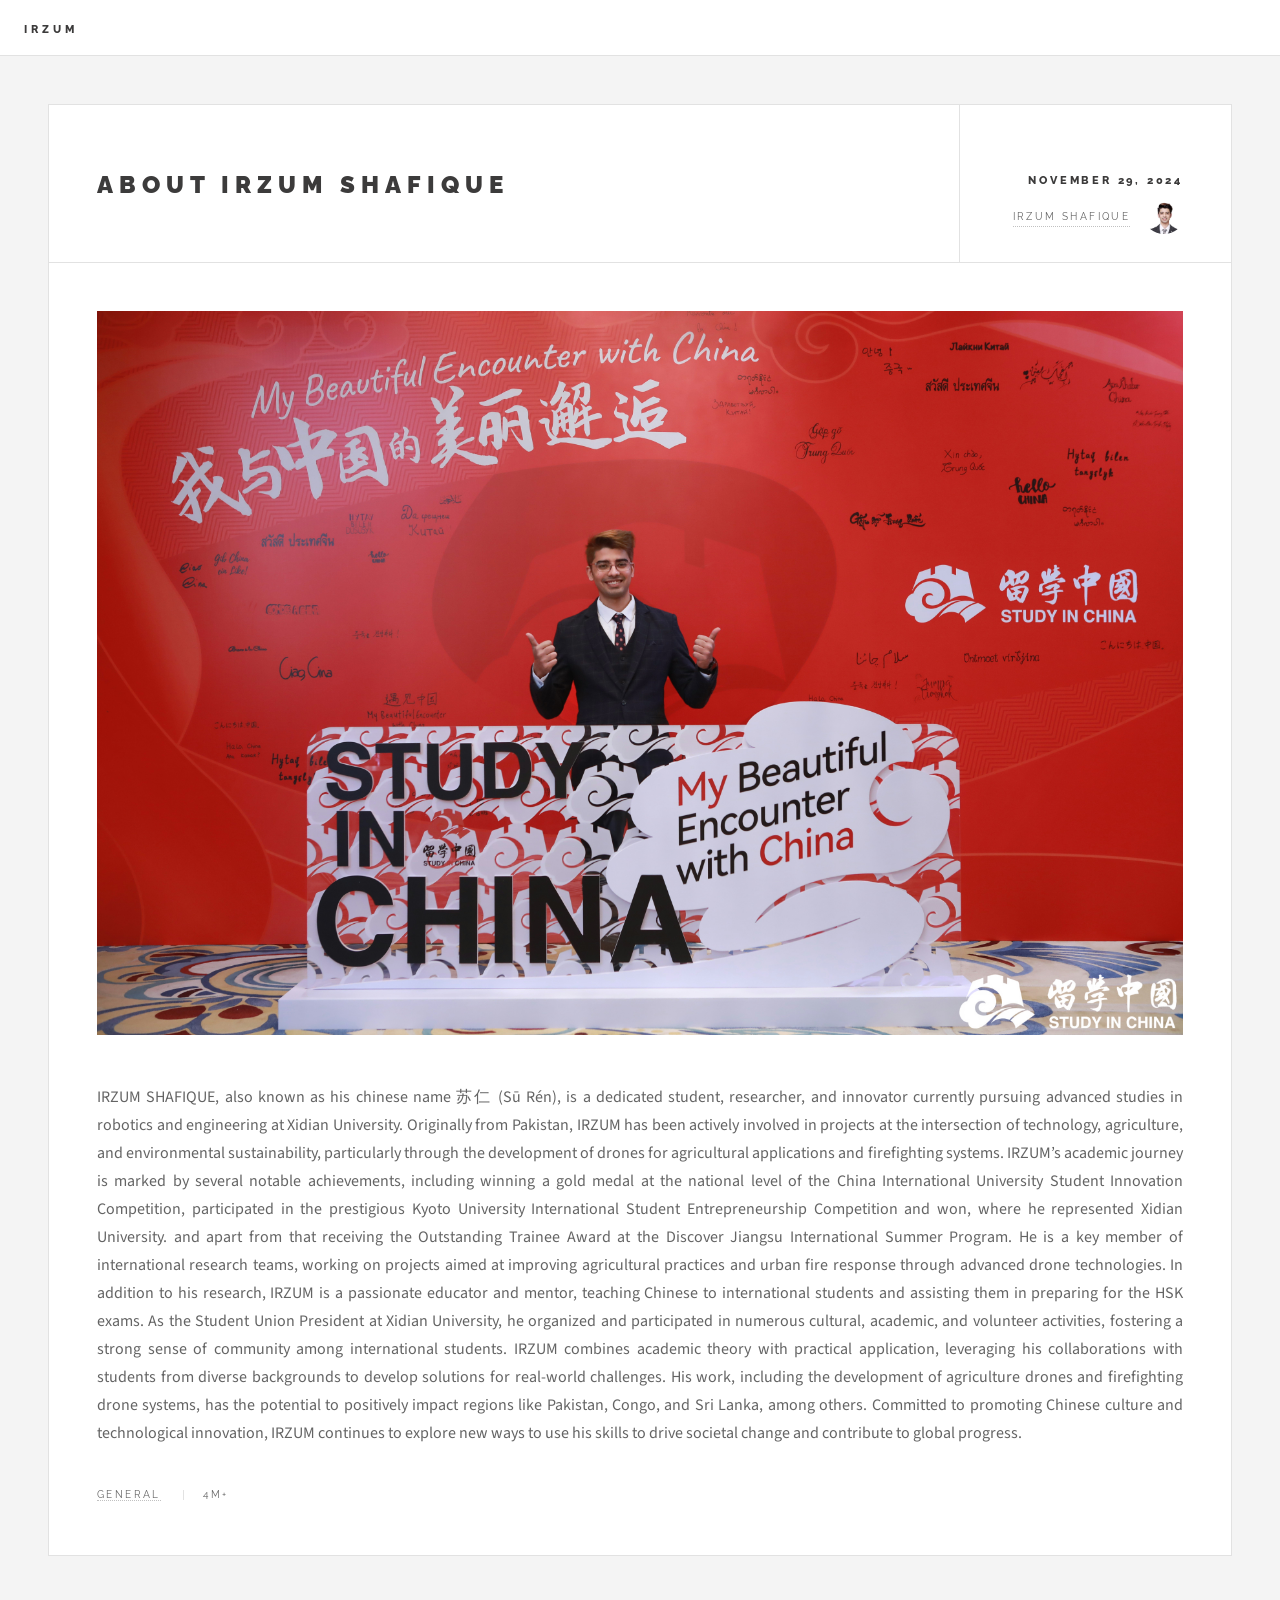
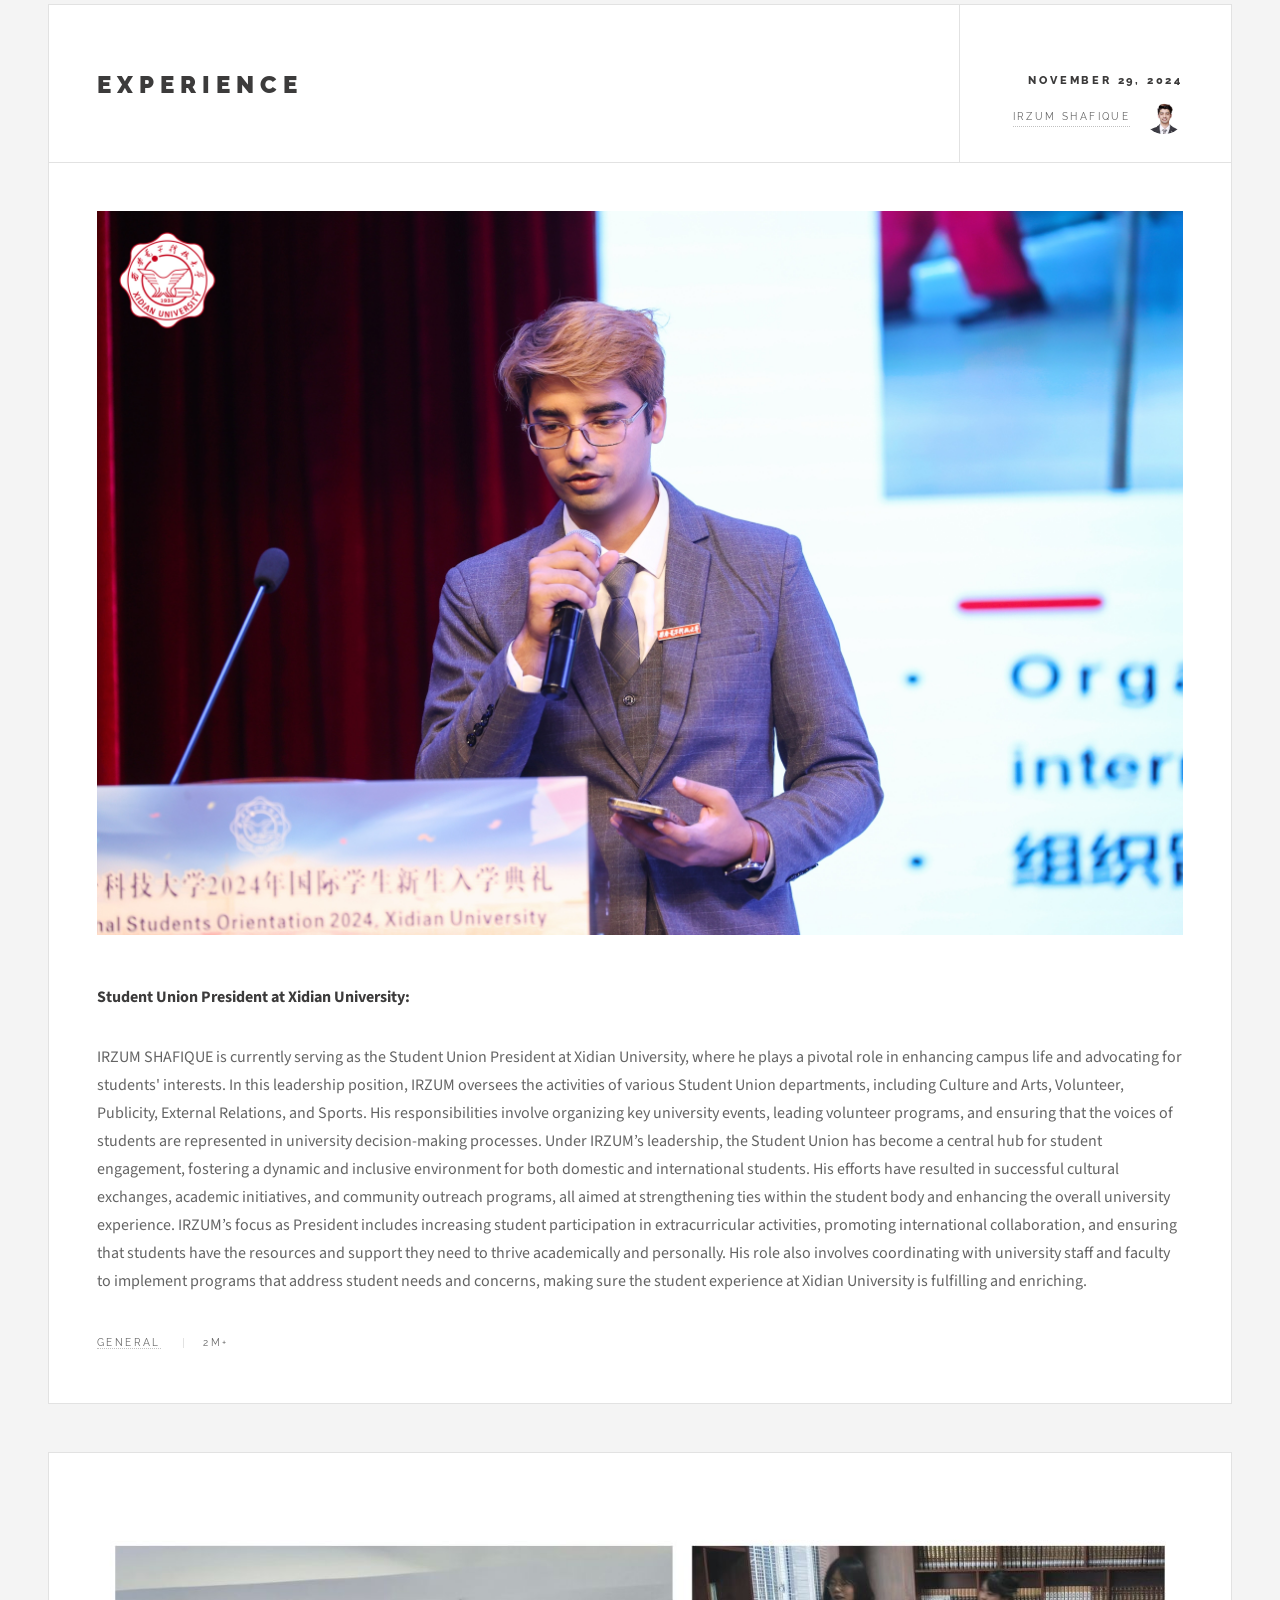
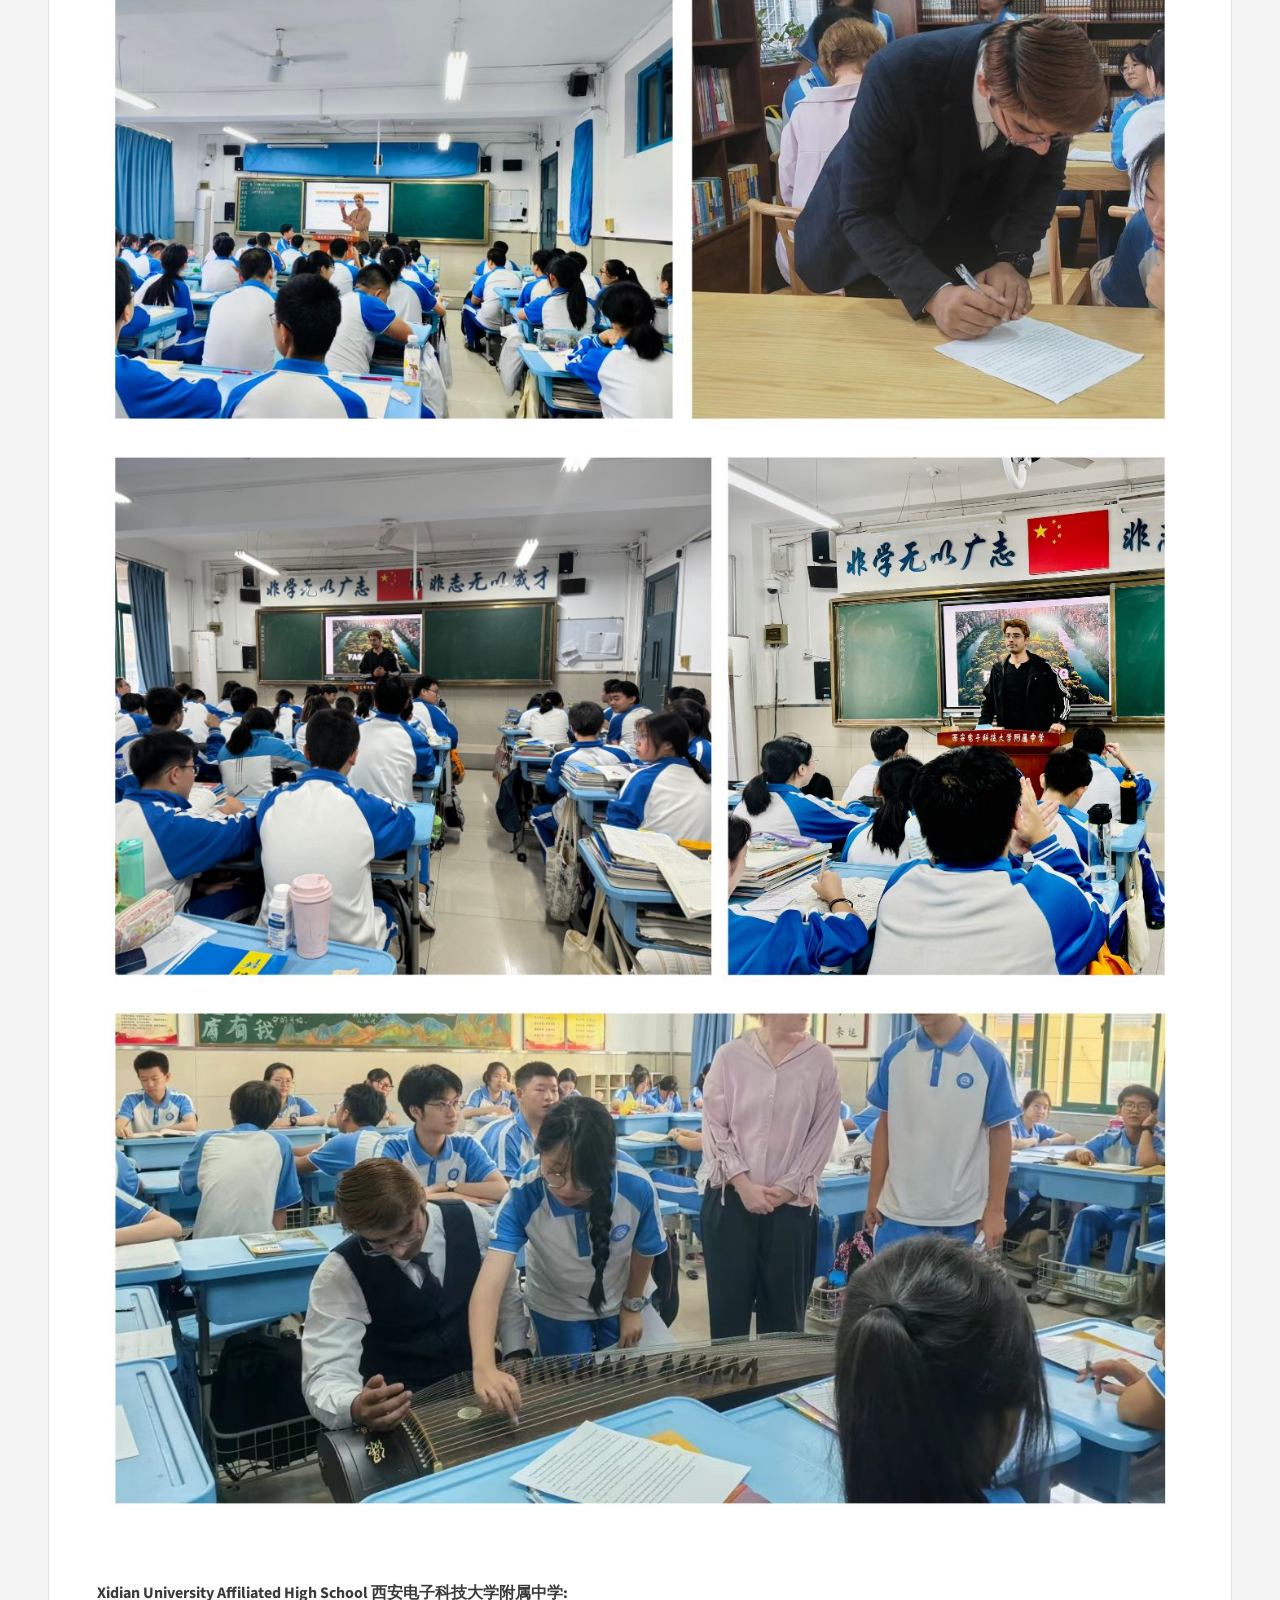
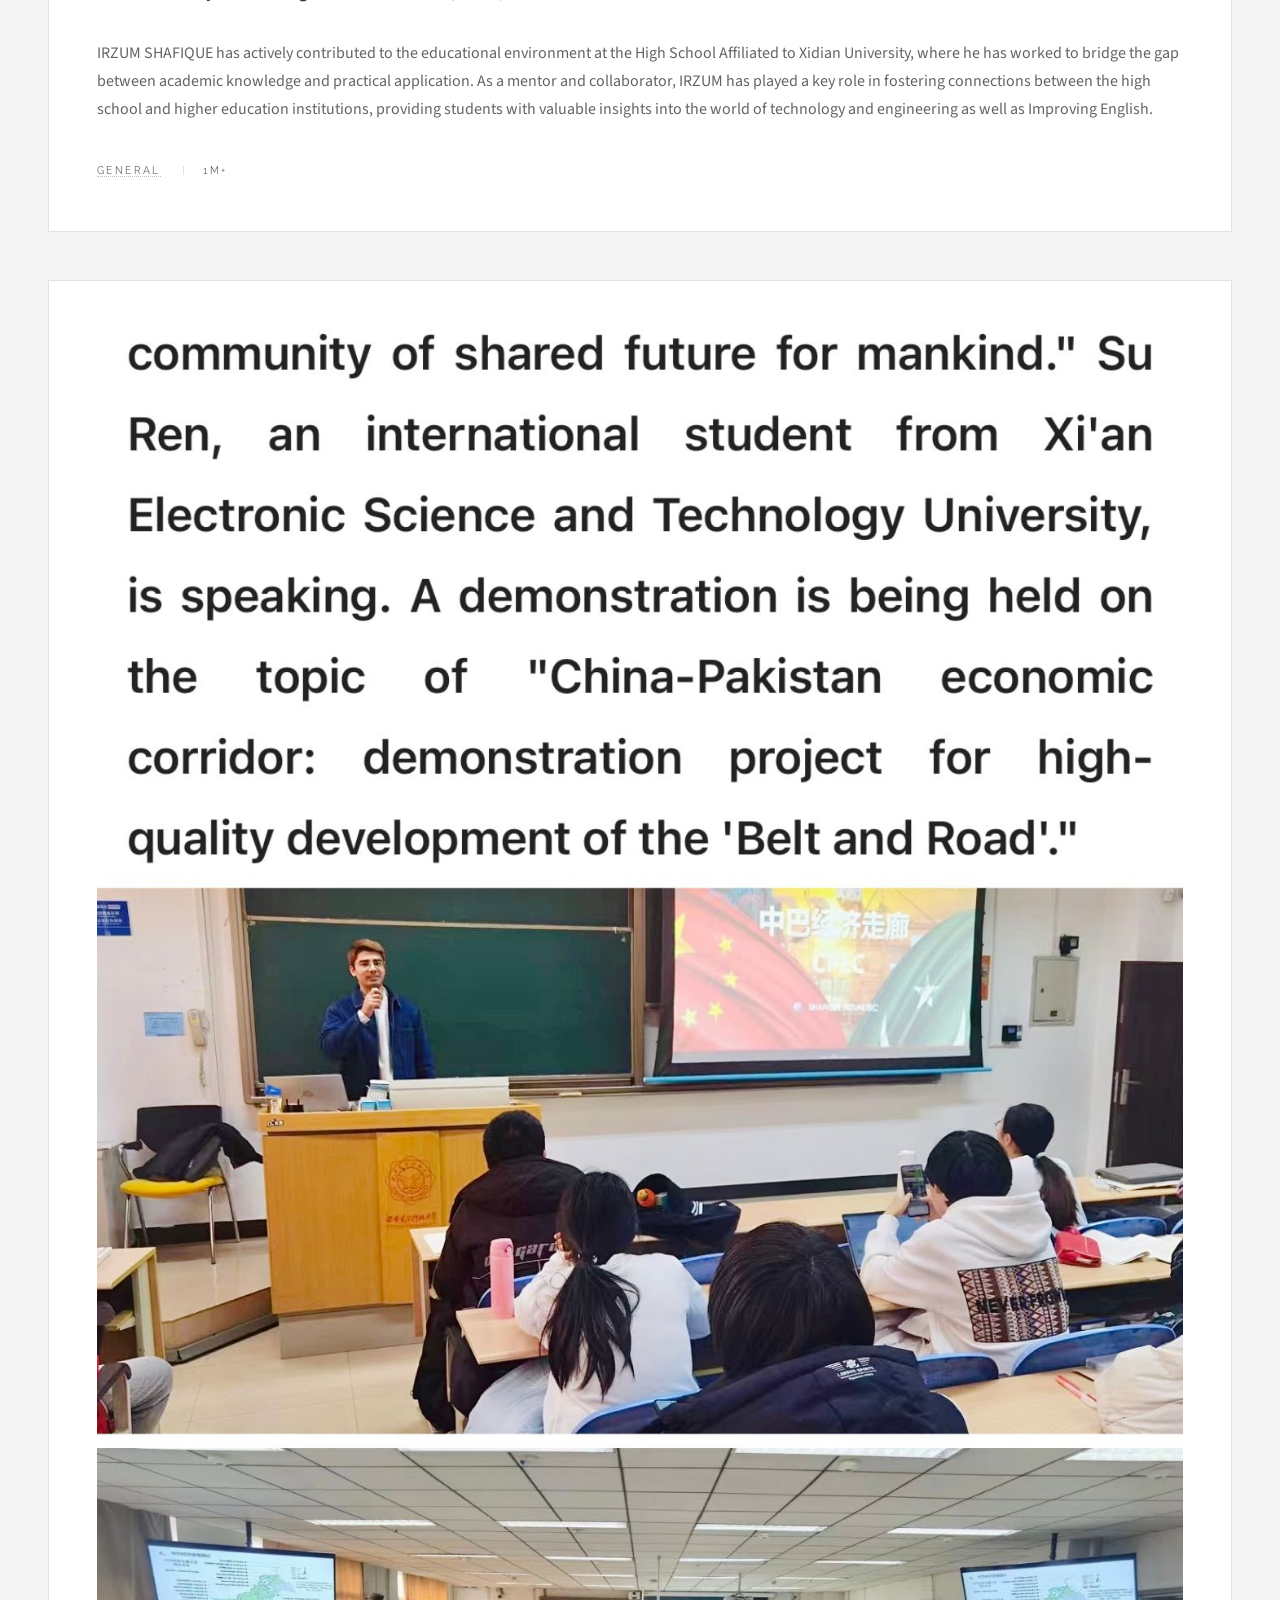
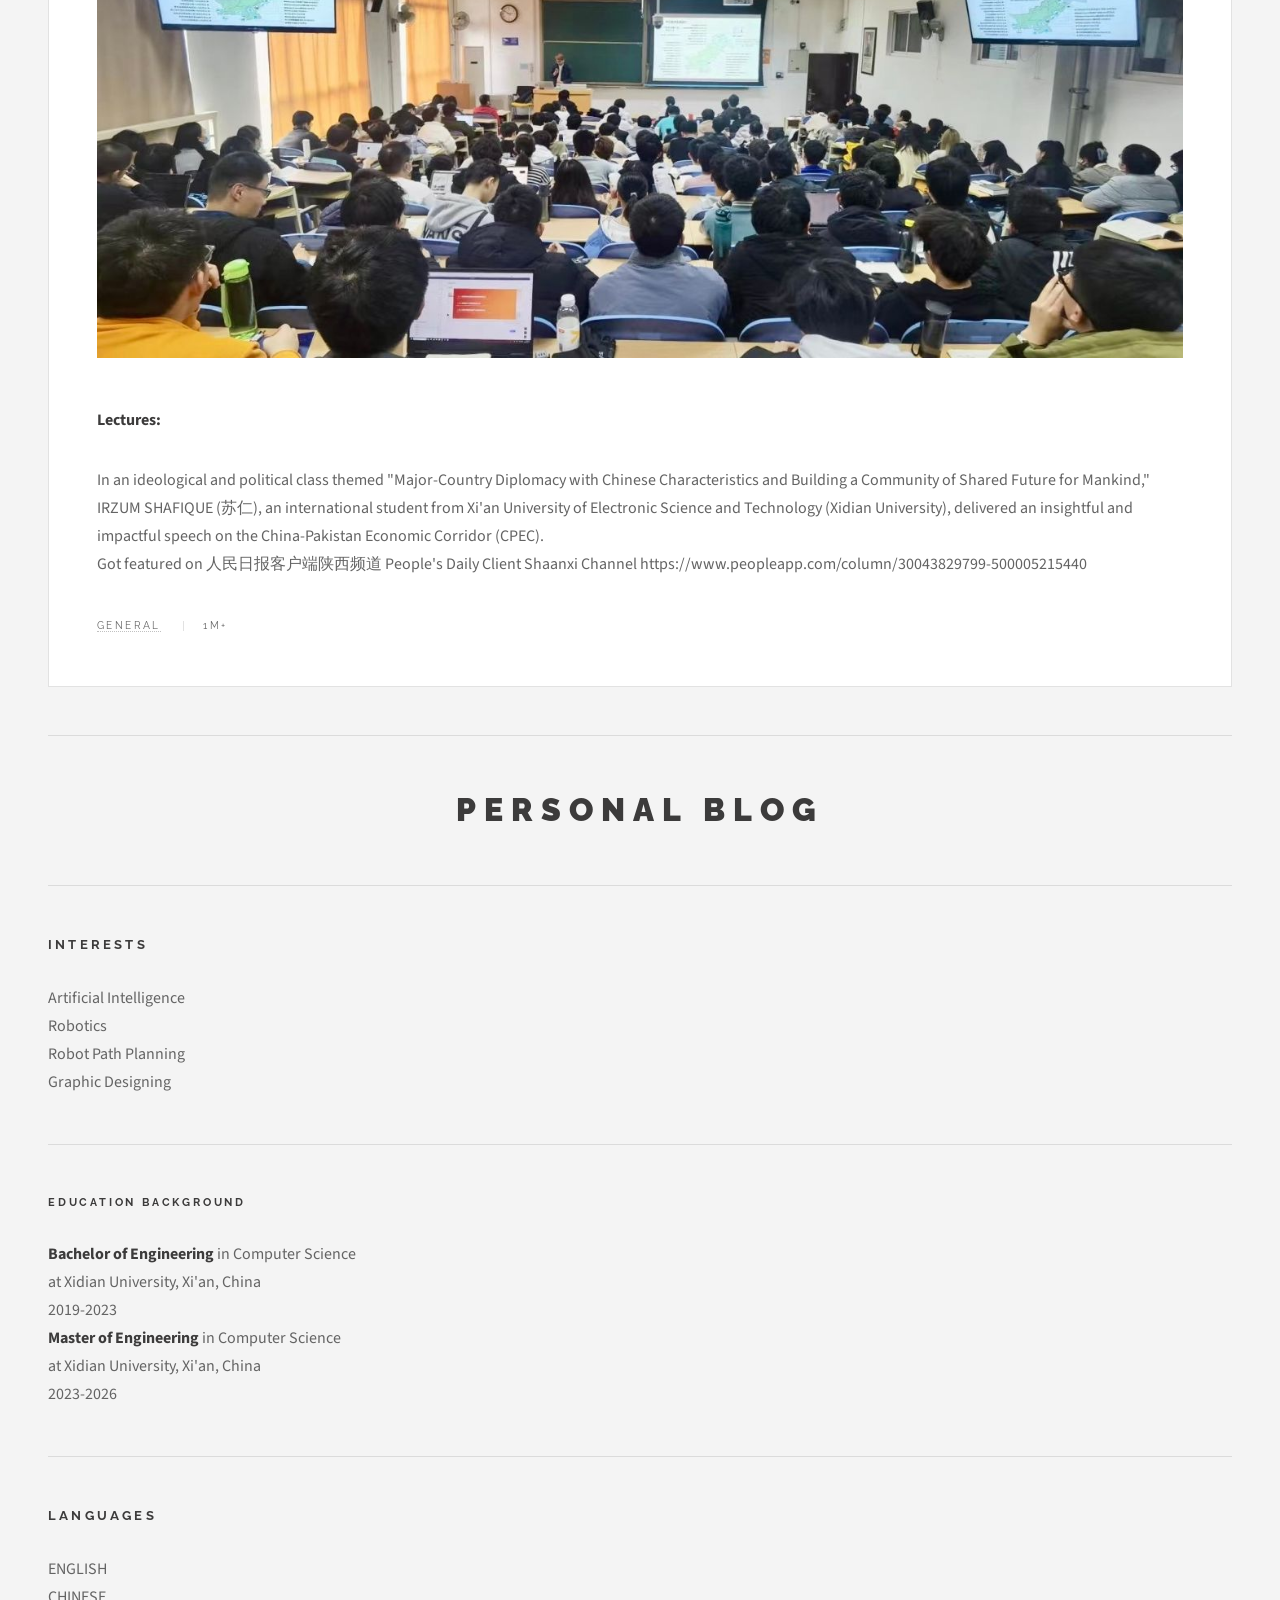
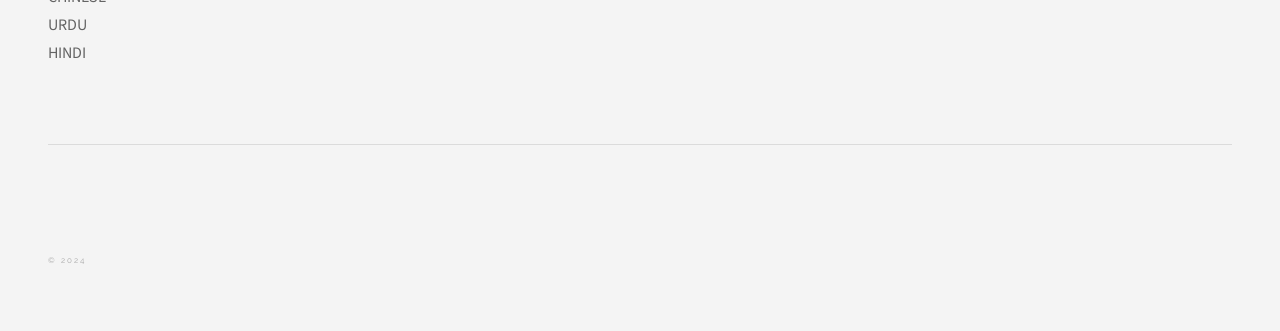
==== index.html @ 374f0b7e "Add files via upload" ====
<!DOCTYPE HTML>


<html>
	<head>
		<title>IRZUM SHAFIQUE</title>
		<meta charset="utf-8" />
		<meta name="viewport" content="width=device-width, initial-scale=1, user-scalable=no" />
		<link rel="stylesheet" href="assets/css/main.css" />
	</head>
	<body class="is-preload">

		<!-- Wrapper -->
			<div id="wrapper">

				<!-- Header -->
					<header id="header">
						<h1><a href="index.html">IRZUM</a></h1>
						<nav class="main">

						</nav>
					</header>


				<!-- Main -->
					<div id="main">

						<!-- Post -->
							<article class="post">
								<header>
									<div class="title">
										<h2><a href="single.html">About IRZUM SHAFIQUE</a></h2>
									</div>
									<div class="meta">
										<time class="published" datetime="2015-11-01">November 29, 2024</time>
										<a href="#" class="author"><span class="name">IRZUM SHAFIQUE</span><img src="images/avatar.jpg" alt="" /></a>
									</div>
								</header>
								<a href="single.html" class="image featured"><img src="images/pic01.jpg" alt="" /></a>
								<p style="text-align:justify;">IRZUM SHAFIQUE, also known as his chinese name 苏仁 (Sū Rén), is a dedicated student, researcher, and innovator currently pursuing advanced studies in robotics and engineering at Xidian University. Originally from Pakistan, IRZUM has been actively involved in projects at the intersection of technology, agriculture, and environmental sustainability, particularly through the development of drones for agricultural applications and firefighting systems.

									IRZUM’s academic journey is marked by several notable achievements, including winning a gold medal at the national level of the China International University Student Innovation Competition, participated in the prestigious Kyoto University International Student Entrepreneurship Competition and won, where he represented Xidian University.  and apart from that receiving the Outstanding Trainee Award at the Discover Jiangsu International Summer Program. He is a key member of international research teams, working on projects aimed at improving agricultural practices and urban fire response through advanced drone technologies.
									
									In addition to his research, IRZUM is a passionate educator and mentor, teaching Chinese to international students and assisting them in preparing for the HSK exams. As the Student Union President at Xidian University, he organized and participated in numerous cultural, academic, and volunteer activities, fostering a strong sense of community among international students.
									
									IRZUM combines academic theory with practical application, leveraging his collaborations with students from diverse backgrounds to develop solutions for real-world challenges. His work, including the development of agriculture drones and firefighting drone systems, has the potential to positively impact regions like Pakistan, Congo, and Sri Lanka, among others.
									
									Committed to promoting Chinese culture and technological innovation, IRZUM continues to explore new ways to use his skills to drive societal change and contribute to global progress.</p>
								<footer>
									<ul class="stats">
										<li><a href="#">General</a></li>
										<li><a href="#" class="icon solid fa-heart">4M+</a></li>
									</ul>
								</footer>
							</article>

						<!-- Post -->
							<article class="post">
								<header>
									<div class="title">
										<h2><a href="single.html">Experience</a></h2>
									</div>
									<div class="meta">
										<time class="published" datetime="2015-10-25">November 29, 2024</time>
										<a href="#" class="author"><span class="name">IRZUM SHAFIQUE</span><img src="images/avatar.jpg" alt="" /></a>
									</div>
								</header>
								<a href="single.html" class="image featured"><img src="images/pic02.jpg" alt="" /></a>
								<p style="text-align:justify;"><strong>Student Union President at Xidian University:</strong> <div class="col-6 col-12-medium"></div>IRZUM SHAFIQUE is currently serving as the Student Union President at Xidian University, where he plays a pivotal role in enhancing campus life and advocating for students' interests. In this leadership position, IRZUM oversees the activities of various Student Union departments, including Culture and Arts, Volunteer, Publicity, External Relations, and Sports. His responsibilities involve organizing key university events, leading volunteer programs, and ensuring that the voices of students are represented in university decision-making processes.

									Under IRZUM’s leadership, the Student Union has become a central hub for student engagement, fostering a dynamic and inclusive environment for both domestic and international students. His efforts have resulted in successful cultural exchanges, academic initiatives, and community outreach programs, all aimed at strengthening ties within the student body and enhancing the overall university experience.
									
									IRZUM’s focus as President includes increasing student participation in extracurricular activities, promoting international collaboration, and ensuring that students have the resources and support they need to thrive academically and personally. His role also involves coordinating with university staff and faculty to implement programs that address student needs and concerns, making sure the student experience at Xidian University is fulfilling and enriching.</p>
								<footer>
									<ul class="stats">
										<li><a href="#">General</a></li>
										<li><a href="#" class="icon solid fa-heart">2M+</a></li>
									</ul>
								</footer>
							</article>

						<!-- Post -->
							<article class="post">
								<a href="single.html" class="image featured"><img src="images/pic03.jpg" alt="" /></a>
								<p style="text-align:justify;"><strong>Xidian University Affiliated High School   西安电子科技大学附属中学:</strong> <div class="col-6 col-12-medium"></div>IRZUM SHAFIQUE has actively contributed to the educational environment at the High School Affiliated to Xidian University, where he has worked to bridge the gap between academic knowledge and practical application. As a mentor and collaborator, IRZUM has played a key role in fostering connections between the high school and higher education institutions, providing students with valuable insights into the world of technology and engineering as well as Improving English.</p>
								<footer>
									<ul class="stats">
										<li><a href="#">General</a></li>
										<li><a href="#" class="icon solid fa-heart">1M+</a></li>
									</ul>
								</footer>
							</article>
													<!-- Post -->
													<article class="post">
														<a href="single.html" class="image featured"><img src="images/pic04.jpg" alt="" /></a>
														<p style="text-align:justify;"><strong>Lectures:</strong> <div class="col-6 col-12-medium"></div>In an ideological and political class themed "Major-Country Diplomacy with Chinese Characteristics and Building a Community of Shared Future for Mankind," IRZUM SHAFIQUE (苏仁), an international student from Xi'an University of Electronic Science and Technology (Xidian University), delivered an insightful and impactful speech on the China-Pakistan Economic Corridor (CPEC).  <div class="col-6 col-12-medium"></div>Got featured on 人民日报客户端陕西频道 People's Daily Client Shaanxi Channel  https://www.peopleapp.com/column/30043829799-500005215440</p>
														<footer>
															<ul class="stats">
																<li><a href="#">General</a></li>
																<li><a href="#" class="icon solid fa-heart">1M+</a></li>
															</ul>
														</footer>
													</article>

						<!-- Pagination -->


					</div>

				<!-- Sidebar -->
					<section id="sidebar">

						<!-- Intro -->
							<section id="intro">

								<header>
									<h2>PERSONAL BLOG</h2>
								</header>
							</section>

									<!-- Mini Post -->
									<section class="blurb">
										<h2><strong>Interests</strong></h2>
										<p><div class="col-6 col-12-medium"></div>Artificial Intelligence <div class="col-6 col-12-medium"></div>
											Robotics<div class="col-6 col-12-medium"></div>
											Robot Path Planning<div class="col-6 col-12-medium"></div>
											Graphic Designing</p><div class="col-6 col-12-medium"></div>
									</section>

									<section class="blurb">
										<h3><strong>Education Background</strong></h3>
										<p><div class="col-6 col-12-medium"></div><strong>Bachelor of Engineering</strong> in Computer Science<div class="col-6 col-12-medium"></div>
											 at Xidian University, Xi'an, China<div class="col-6 col-12-medium"></div> 2019-2023
											 <div class="col-6 col-12-medium"></div><strong>Master of Engineering</strong> in Computer Science<div class="col-6 col-12-medium"></div>
											 at Xidian University, Xi'an, China<div class="col-6 col-12-medium"></div> 2023-2026
											
									</section>

						<!-- About -->
						<section class="blurb">
							<h2><strong>LANGUAGES</strong></h2>
							<p><div class="col-6 col-12-medium"></div>ENGLISH<div class="col-6 col-12-medium"></div>
								CHINESE<div class="col-6 col-12-medium"></div>
								URDU<div class="col-6 col-12-medium"></div>
								HINDI</p><div class="col-6 col-12-medium"></div>
							<ul class="actions">
							</ul>
						</section>

						<!-- Footer -->
							<section id="footer">
								<ul class="icons">
									<li><a href="https://x.com/IrzumShafiq" class="icon brands fa-twitter"><span class="label">Twitter (X) </span></a></li>
									<li><a href="https://www.facebook.com/desentfriend/" class="icon brands fa-facebook-f"><span class="label">Facebook</span></a></li>
									<li><a href="https://www.instagram.com/irzumshafiq/" class="icon brands fa-instagram"><span class="label">Instagram</span></a></li>
									<li><a href="https://github.com/irzumshafique" class="icon brands fa-github"><span class="label">Github</span></a></li>
									<li><a href="https://www.youtube.com/@irzumshafique" class="icon brands fa-youtube"><span class="label">Youtube</span></a></li>
									<li><a href="irzumshafique@gmail.com" class="icon solid fa-envelope"><span class="label">Email</span></a></li>
								</ul>
								<p class="copyright">&copy; 2024</a></p>
							</section>

					</section>

			</div>

		<!-- Scripts -->
			<script src="assets/js/jquery.min.js"></script>
			<script src="assets/js/browser.min.js"></script>
			<script src="assets/js/breakpoints.min.js"></script>
			<script src="assets/js/util.js"></script>
			<script src="assets/js/main.js"></script>

	</body>
</html>
---- assets/css/main.css ----
@import url(fontawesome-all.min.css);
@import url("https://fonts.googleapis.com/css?family=Source+Sans+Pro:400,700|Raleway:400,800,900");

/*
	Future Imperfect by HTML5 UP
	html5up.net | @ajlkn
	Free for personal and commercial use under the CCA 3.0 license (html5up.net/license)
*/

html, body, div, span, applet, object,
iframe, h1, h2, h3, h4, h5, h6, p, blockquote,
pre, a, abbr, acronym, address, big, cite,
code, del, dfn, em, img, ins, kbd, q, s, samp,
small, strike, strong, sub, sup, tt, var, b,
u, i, center, dl, dt, dd, ol, ul, li, fieldset,
form, label, legend, table, caption, tbody,
tfoot, thead, tr, th, td, article, aside,
canvas, details, embed, figure, figcaption,
footer, header, hgroup, menu, nav, output, ruby,
section, summary, time, mark, audio, video {
	margin: 0;
	padding: 0;
	border: 0;
	font-size: 100%;
	font: inherit;
	vertical-align: baseline;}

article, aside, details, figcaption, figure,
footer, header, hgroup, menu, nav, section {
	display: block;}

body {
	line-height: 1;
}

ol, ul {
	list-style: none;
}

blockquote, q {
	quotes: none;
}

	blockquote:before, blockquote:after, q:before, q:after {
		content: '';
		content: none;
	}

table {
	border-collapse: collapse;
	border-spacing: 0;
}

body {
	-webkit-text-size-adjust: none;
}

mark {
	background-color: transparent;
	color: inherit;
}

input::-moz-focus-inner {
	border: 0;
	padding: 0;
}

input, select, textarea {
	-moz-appearance: none;
	-webkit-appearance: none;
	-ms-appearance: none;
	appearance: none;
}

/* Basic */

	@-ms-viewport {
		width: device-width;
	}

	body {
		-ms-overflow-style: scrollbar;
	}

	@media screen and (max-width: 480px) {

		html, body {
			min-width: 320px;
		}

	}

	html {
		box-sizing: border-box;
	}

	*, *:before, *:after {
		box-sizing: inherit;
	}

	body {
		background: #f4f4f4;
	}

		body.is-preload *, body.is-preload *:before, body.is-preload *:after {
			-moz-animation: none !important;
			-webkit-animation: none !important;
			-ms-animation: none !important;
			animation: none !important;
			-moz-transition: none !important;
			-webkit-transition: none !important;
			-ms-transition: none !important;
			transition: none !important;
		}

/* Type */

	body, input, select, textarea {
		color: #646464;
		font-family: "Source Sans Pro", Helvetica, sans-serif;
		font-size: 14pt;
		font-weight: 400;
		line-height: 1.75;
	}

		@media screen and (max-width: 1680px) {

			body, input, select, textarea {
				font-size: 12pt;
			}

		}

		@media screen and (max-width: 1280px) {

			body, input, select, textarea {
				font-size: 12pt;
			}

		}

		@media screen and (max-width: 980px) {

			body, input, select, textarea {
				font-size: 12pt;
			}

		}

		@media screen and (max-width: 736px) {

			body, input, select, textarea {
				font-size: 12pt;
			}

		}

		@media screen and (max-width: 480px) {

			body, input, select, textarea {
				font-size: 12pt;
			}

		}

	a {
		-moz-transition: color 0.2s ease, border-bottom-color 0.2s ease;
		-webkit-transition: color 0.2s ease, border-bottom-color 0.2s ease;
		-ms-transition: color 0.2s ease, border-bottom-color 0.2s ease;
		transition: color 0.2s ease, border-bottom-color 0.2s ease;
		border-bottom: dotted 1px rgba(160, 160, 160, 0.65);
		color: inherit;
		text-decoration: none;
	}

		a:before {
			-moz-transition: color 0.2s ease;
			-webkit-transition: color 0.2s ease;
			-ms-transition: color 0.2s ease;
			transition: color 0.2s ease;
		}

		a:hover {
			border-bottom-color: transparent;
			color: #2ebaae !important;
		}

			a:hover:before {
				color: #2ebaae !important;
			}

	strong, b {
		color: #3c3b3b;
		font-weight: 700;
	}

	em, i {
		font-style: italic;
	}

	p {
		margin: 0 0 2em 0;
	}

	h1, h2, h3, h4, h5, h6 {
		color: #3c3b3b;
		font-family: "Raleway", Helvetica, sans-serif;
		font-weight: 800;
		letter-spacing: 0.25em;
		line-height: 1.65;
		margin: 0 0 1em 0;
		text-transform: uppercase;
	}

		h1 a, h2 a, h3 a, h4 a, h5 a, h6 a {
			color: inherit;
			border-bottom: 0;
		}

	h2 {
		font-size: 1.1em;
	}

	h3 {
		font-size: 0.9em;
	}

	h4 {
		font-size: 0.7em;
	}

	h5 {
		font-size: 0.7em;
	}

	h6 {
		font-size: 0.7em;
	}

	sub {
		font-size: 0.8em;
		position: relative;
		top: 0.5em;
	}

	sup {
		font-size: 0.8em;
		position: relative;
		top: -0.5em;
	}

	blockquote {
		border-left: solid 4px rgba(160, 160, 160, 0.3);
		font-style: italic;
		margin: 0 0 2em 0;
		padding: 0.5em 0 0.5em 2em;
	}

	code {
		background: rgba(160, 160, 160, 0.075);
		border: solid 1px rgba(160, 160, 160, 0.3);
		font-family: "Courier New", monospace;
		font-size: 0.9em;
		margin: 0 0.25em;
		padding: 0.25em 0.65em;
	}

	pre {
		-webkit-overflow-scrolling: touch;
		font-family: "Courier New", monospace;
		font-size: 0.9em;
		margin: 0 0 2em 0;
	}

		pre code {
			display: block;
			line-height: 1.75em;
			padding: 1em 1.5em;
			overflow-x: auto;
		}

	hr {
		border: 0;
		border-bottom: solid 1px rgba(160, 160, 160, 0.3);
		margin: 2em 0;
	}

		hr.major {
			margin: 3em 0;
		}

	.align-left {
		text-align: left;
	}

	.align-center {
		text-align: center;
	}

	.align-right {
		text-align: right;
	}

/* Row */

	.row {
		display: flex;
		flex-wrap: wrap;
		box-sizing: border-box;
		align-items: stretch;
	}

		.row > * {
			box-sizing: border-box;
		}

		.row.gtr-uniform > * > :last-child {
			margin-bottom: 0;
		}

		.row.aln-left {
			justify-content: flex-start;
		}

		.row.aln-center {
			justify-content: center;
		}

		.row.aln-right {
			justify-content: flex-end;
		}

		.row.aln-top {
			align-items: flex-start;
		}

		.row.aln-middle {
			align-items: center;
		}

		.row.aln-bottom {
			align-items: flex-end;
		}

		.row > .imp {
			order: -1;
		}

		.row > .col-1 {
			width: 8.33333%;
		}

		.row > .off-1 {
			margin-left: 8.33333%;
		}

		.row > .col-2 {
			width: 16.66667%;
		}

		.row > .off-2 {
			margin-left: 16.66667%;
		}

		.row > .col-3 {
			width: 25%;
		}

		.row > .off-3 {
			margin-left: 25%;
		}

		.row > .col-4 {
			width: 33.33333%;
		}

		.row > .off-4 {
			margin-left: 33.33333%;
		}

		.row > .col-5 {
			width: 41.66667%;
		}

		.row > .off-5 {
			margin-left: 41.66667%;
		}

		.row > .col-6 {
			width: 50%;
		}

		.row > .off-6 {
			margin-left: 50%;
		}

		.row > .col-7 {
			width: 58.33333%;
		}

		.row > .off-7 {
			margin-left: 58.33333%;
		}

		.row > .col-8 {
			width: 66.66667%;
		}

		.row > .off-8 {
			margin-left: 66.66667%;
		}

		.row > .col-9 {
			width: 75%;
		}

		.row > .off-9 {
			margin-left: 75%;
		}

		.row > .col-10 {
			width: 83.33333%;
		}

		.row > .off-10 {
			margin-left: 83.33333%;
		}

		.row > .col-11 {
			width: 91.66667%;
		}

		.row > .off-11 {
			margin-left: 91.66667%;
		}

		.row > .col-12 {
			width: 100%;
		}

		.row > .off-12 {
			margin-left: 100%;
		}

		.row.gtr-0 {
			margin-top: 0;
			margin-left: 0em;
		}

			.row.gtr-0 > * {
				padding: 0 0 0 0em;
			}

			.row.gtr-0.gtr-uniform {
				margin-top: 0em;
			}

				.row.gtr-0.gtr-uniform > * {
					padding-top: 0em;
				}

		.row.gtr-25 {
			margin-top: 0;
			margin-left: -0.25em;
		}

			.row.gtr-25 > * {
				padding: 0 0 0 0.25em;
			}

			.row.gtr-25.gtr-uniform {
				margin-top: -0.25em;
			}

				.row.gtr-25.gtr-uniform > * {
					padding-top: 0.25em;
				}

		.row.gtr-50 {
			margin-top: 0;
			margin-left: -0.5em;
		}

			.row.gtr-50 > * {
				padding: 0 0 0 0.5em;
			}

			.row.gtr-50.gtr-uniform {
				margin-top: -0.5em;
			}

				.row.gtr-50.gtr-uniform > * {
					padding-top: 0.5em;
				}

		.row {
			margin-top: 0;
			margin-left: -1em;
		}

			.row > * {
				padding: 0 0 0 1em;
			}

			.row.gtr-uniform {
				margin-top: -1em;
			}

				.row.gtr-uniform > * {
					padding-top: 1em;
				}

		.row.gtr-150 {
			margin-top: 0;
			margin-left: -1.5em;
		}

			.row.gtr-150 > * {
				padding: 0 0 0 1.5em;
			}

			.row.gtr-150.gtr-uniform {
				margin-top: -1.5em;
			}

				.row.gtr-150.gtr-uniform > * {
					padding-top: 1.5em;
				}

		.row.gtr-200 {
			margin-top: 0;
			margin-left: -2em;
		}

			.row.gtr-200 > * {
				padding: 0 0 0 2em;
			}

			.row.gtr-200.gtr-uniform {
				margin-top: -2em;
			}

				.row.gtr-200.gtr-uniform > * {
					padding-top: 2em;
				}

		@media screen and (max-width: 1680px) {

			.row {
				display: flex;
				flex-wrap: wrap;
				box-sizing: border-box;
				align-items: stretch;
			}

				.row > * {
					box-sizing: border-box;
				}

				.row.gtr-uniform > * > :last-child {
					margin-bottom: 0;
				}

				.row.aln-left {
					justify-content: flex-start;
				}

				.row.aln-center {
					justify-content: center;
				}

				.row.aln-right {
					justify-content: flex-end;
				}

				.row.aln-top {
					align-items: flex-start;
				}

				.row.aln-middle {
					align-items: center;
				}

				.row.aln-bottom {
					align-items: flex-end;
				}

				.row > .imp-xlarge {
					order: -1;
				}

				.row > .col-1-xlarge {
					width: 8.33333%;
				}

				.row > .off-1-xlarge {
					margin-left: 8.33333%;
				}

				.row > .col-2-xlarge {
					width: 16.66667%;
				}

				.row > .off-2-xlarge {
					margin-left: 16.66667%;
				}

				.row > .col-3-xlarge {
					width: 25%;
				}

				.row > .off-3-xlarge {
					margin-left: 25%;
				}

				.row > .col-4-xlarge {
					width: 33.33333%;
				}

				.row > .off-4-xlarge {
					margin-left: 33.33333%;
				}

				.row > .col-5-xlarge {
					width: 41.66667%;
				}

				.row > .off-5-xlarge {
					margin-left: 41.66667%;
				}

				.row > .col-6-xlarge {
					width: 50%;
				}

				.row > .off-6-xlarge {
					margin-left: 50%;
				}

				.row > .col-7-xlarge {
					width: 58.33333%;
				}

				.row > .off-7-xlarge {
					margin-left: 58.33333%;
				}

				.row > .col-8-xlarge {
					width: 66.66667%;
				}

				.row > .off-8-xlarge {
					margin-left: 66.66667%;
				}

				.row > .col-9-xlarge {
					width: 75%;
				}

				.row > .off-9-xlarge {
					margin-left: 75%;
				}

				.row > .col-10-xlarge {
					width: 83.33333%;
				}

				.row > .off-10-xlarge {
					margin-left: 83.33333%;
				}

				.row > .col-11-xlarge {
					width: 91.66667%;
				}

				.row > .off-11-xlarge {
					margin-left: 91.66667%;
				}

				.row > .col-12-xlarge {
					width: 100%;
				}

				.row > .off-12-xlarge {
					margin-left: 100%;
				}

				.row.gtr-0 {
					margin-top: 0;
					margin-left: 0em;
				}

					.row.gtr-0 > * {
						padding: 0 0 0 0em;
					}

					.row.gtr-0.gtr-uniform {
						margin-top: 0em;
					}

						.row.gtr-0.gtr-uniform > * {
							padding-top: 0em;
						}

				.row.gtr-25 {
					margin-top: 0;
					margin-left: -0.25em;
				}

					.row.gtr-25 > * {
						padding: 0 0 0 0.25em;
					}

					.row.gtr-25.gtr-uniform {
						margin-top: -0.25em;
					}

						.row.gtr-25.gtr-uniform > * {
							padding-top: 0.25em;
						}

				.row.gtr-50 {
					margin-top: 0;
					margin-left: -0.5em;
				}

					.row.gtr-50 > * {
						padding: 0 0 0 0.5em;
					}

					.row.gtr-50.gtr-uniform {
						margin-top: -0.5em;
					}

						.row.gtr-50.gtr-uniform > * {
							padding-top: 0.5em;
						}

				.row {
					margin-top: 0;
					margin-left: -1em;
				}

					.row > * {
						padding: 0 0 0 1em;
					}

					.row.gtr-uniform {
						margin-top: -1em;
					}

						.row.gtr-uniform > * {
							padding-top: 1em;
						}

				.row.gtr-150 {
					margin-top: 0;
					margin-left: -1.5em;
				}

					.row.gtr-150 > * {
						padding: 0 0 0 1.5em;
					}

					.row.gtr-150.gtr-uniform {
						margin-top: -1.5em;
					}

						.row.gtr-150.gtr-uniform > * {
							padding-top: 1.5em;
						}

				.row.gtr-200 {
					margin-top: 0;
					margin-left: -2em;
				}

					.row.gtr-200 > * {
						padding: 0 0 0 2em;
					}

					.row.gtr-200.gtr-uniform {
						margin-top: -2em;
					}

						.row.gtr-200.gtr-uniform > * {
							padding-top: 2em;
						}

		}

		@media screen and (max-width: 1280px) {

			.row {
				display: flex;
				flex-wrap: wrap;
				box-sizing: border-box;
				align-items: stretch;
			}

				.row > * {
					box-sizing: border-box;
				}

				.row.gtr-uniform > * > :last-child {
					margin-bottom: 0;
				}

				.row.aln-left {
					justify-content: flex-start;
				}

				.row.aln-center {
					justify-content: center;
				}

				.row.aln-right {
					justify-content: flex-end;
				}

				.row.aln-top {
					align-items: flex-start;
				}

				.row.aln-middle {
					align-items: center;
				}

				.row.aln-bottom {
					align-items: flex-end;
				}

				.row > .imp-large {
					order: -1;
				}

				.row > .col-1-large {
					width: 8.33333%;
				}

				.row > .off-1-large {
					margin-left: 8.33333%;
				}

				.row > .col-2-large {
					width: 16.66667%;
				}

				.row > .off-2-large {
					margin-left: 16.66667%;
				}

				.row > .col-3-large {
					width: 25%;
				}

				.row > .off-3-large {
					margin-left: 25%;
				}

				.row > .col-4-large {
					width: 33.33333%;
				}

				.row > .off-4-large {
					margin-left: 33.33333%;
				}

				.row > .col-5-large {
					width: 41.66667%;
				}

				.row > .off-5-large {
					margin-left: 41.66667%;
				}

				.row > .col-6-large {
					width: 50%;
				}

				.row > .off-6-large {
					margin-left: 50%;
				}

				.row > .col-7-large {
					width: 58.33333%;
				}

				.row > .off-7-large {
					margin-left: 58.33333%;
				}

				.row > .col-8-large {
					width: 66.66667%;
				}

				.row > .off-8-large {
					margin-left: 66.66667%;
				}

				.row > .col-9-large {
					width: 75%;
				}

				.row > .off-9-large {
					margin-left: 75%;
				}

				.row > .col-10-large {
					width: 83.33333%;
				}

				.row > .off-10-large {
					margin-left: 83.33333%;
				}

				.row > .col-11-large {
					width: 91.66667%;
				}

				.row > .off-11-large {
					margin-left: 91.66667%;
				}

				.row > .col-12-large {
					width: 100%;
				}

				.row > .off-12-large {
					margin-left: 100%;
				}

				.row.gtr-0 {
					margin-top: 0;
					margin-left: 0em;
				}

					.row.gtr-0 > * {
						padding: 0 0 0 0em;
					}

					.row.gtr-0.gtr-uniform {
						margin-top: 0em;
					}

						.row.gtr-0.gtr-uniform > * {
							padding-top: 0em;
						}

				.row.gtr-25 {
					margin-top: 0;
					margin-left: -0.25em;
				}

					.row.gtr-25 > * {
						padding: 0 0 0 0.25em;
					}

					.row.gtr-25.gtr-uniform {
						margin-top: -0.25em;
					}

						.row.gtr-25.gtr-uniform > * {
							padding-top: 0.25em;
						}

				.row.gtr-50 {
					margin-top: 0;
					margin-left: -0.5em;
				}

					.row.gtr-50 > * {
						padding: 0 0 0 0.5em;
					}

					.row.gtr-50.gtr-uniform {
						margin-top: -0.5em;
					}

						.row.gtr-50.gtr-uniform > * {
							padding-top: 0.5em;
						}

				.row {
					margin-top: 0;
					margin-left: -1em;
				}

					.row > * {
						padding: 0 0 0 1em;
					}

					.row.gtr-uniform {
						margin-top: -1em;
					}

						.row.gtr-uniform > * {
							padding-top: 1em;
						}

				.row.gtr-150 {
					margin-top: 0;
					margin-left: -1.5em;
				}

					.row.gtr-150 > * {
						padding: 0 0 0 1.5em;
					}

					.row.gtr-150.gtr-uniform {
						margin-top: -1.5em;
					}

						.row.gtr-150.gtr-uniform > * {
							padding-top: 1.5em;
						}

				.row.gtr-200 {
					margin-top: 0;
					margin-left: -2em;
				}

					.row.gtr-200 > * {
						padding: 0 0 0 2em;
					}

					.row.gtr-200.gtr-uniform {
						margin-top: -2em;
					}

						.row.gtr-200.gtr-uniform > * {
							padding-top: 2em;
						}

		}

		@media screen and (max-width: 980px) {

			.row {
				display: flex;
				flex-wrap: wrap;
				box-sizing: border-box;
				align-items: stretch;
			}

				.row > * {
					box-sizing: border-box;
				}

				.row.gtr-uniform > * > :last-child {
					margin-bottom: 0;
				}

				.row.aln-left {
					justify-content: flex-start;
				}

				.row.aln-center {
					justify-content: center;
				}

				.row.aln-right {
					justify-content: flex-end;
				}

				.row.aln-top {
					align-items: flex-start;
				}

				.row.aln-middle {
					align-items: center;
				}

				.row.aln-bottom {
					align-items: flex-end;
				}

				.row > .imp-medium {
					order: -1;
				}

				.row > .col-1-medium {
					width: 8.33333%;
				}

				.row > .off-1-medium {
					margin-left: 8.33333%;
				}

				.row > .col-2-medium {
					width: 16.66667%;
				}

				.row > .off-2-medium {
					margin-left: 16.66667%;
				}

				.row > .col-3-medium {
					width: 25%;
				}

				.row > .off-3-medium {
					margin-left: 25%;
				}

				.row > .col-4-medium {
					width: 33.33333%;
				}

				.row > .off-4-medium {
					margin-left: 33.33333%;
				}

				.row > .col-5-medium {
					width: 41.66667%;
				}

				.row > .off-5-medium {
					margin-left: 41.66667%;
				}

				.row > .col-6-medium {
					width: 50%;
				}

				.row > .off-6-medium {
					margin-left: 50%;
				}

				.row > .col-7-medium {
					width: 58.33333%;
				}

				.row > .off-7-medium {
					margin-left: 58.33333%;
				}

				.row > .col-8-medium {
					width: 66.66667%;
				}

				.row > .off-8-medium {
					margin-left: 66.66667%;
				}

				.row > .col-9-medium {
					width: 75%;
				}

				.row > .off-9-medium {
					margin-left: 75%;
				}

				.row > .col-10-medium {
					width: 83.33333%;
				}

				.row > .off-10-medium {
					margin-left: 83.33333%;
				}

				.row > .col-11-medium {
					width: 91.66667%;
				}

				.row > .off-11-medium {
					margin-left: 91.66667%;
				}

				.row > .col-12-medium {
					width: 100%;
				}

				.row > .off-12-medium {
					margin-left: 100%;
				}

				.row.gtr-0 {
					margin-top: 0;
					margin-left: 0em;
				}

					.row.gtr-0 > * {
						padding: 0 0 0 0em;
					}

					.row.gtr-0.gtr-uniform {
						margin-top: 0em;
					}

						.row.gtr-0.gtr-uniform > * {
							padding-top: 0em;
						}

				.row.gtr-25 {
					margin-top: 0;
					margin-left: -0.25em;
				}

					.row.gtr-25 > * {
						padding: 0 0 0 0.25em;
					}

					.row.gtr-25.gtr-uniform {
						margin-top: -0.25em;
					}

						.row.gtr-25.gtr-uniform > * {
							padding-top: 0.25em;
						}

				.row.gtr-50 {
					margin-top: 0;
					margin-left: -0.5em;
				}

					.row.gtr-50 > * {
						padding: 0 0 0 0.5em;
					}

					.row.gtr-50.gtr-uniform {
						margin-top: -0.5em;
					}

						.row.gtr-50.gtr-uniform > * {
							padding-top: 0.5em;
						}

				.row {
					margin-top: 0;
					margin-left: -1em;
				}

					.row > * {
						padding: 0 0 0 1em;
					}

					.row.gtr-uniform {
						margin-top: -1em;
					}

						.row.gtr-uniform > * {
							padding-top: 1em;
						}

				.row.gtr-150 {
					margin-top: 0;
					margin-left: -1.5em;
				}

					.row.gtr-150 > * {
						padding: 0 0 0 1.5em;
					}

					.row.gtr-150.gtr-uniform {
						margin-top: -1.5em;
					}

						.row.gtr-150.gtr-uniform > * {
							padding-top: 1.5em;
						}

				.row.gtr-200 {
					margin-top: 0;
					margin-left: -2em;
				}

					.row.gtr-200 > * {
						padding: 0 0 0 2em;
					}

					.row.gtr-200.gtr-uniform {
						margin-top: -2em;
					}

						.row.gtr-200.gtr-uniform > * {
							padding-top: 2em;
						}

		}

		@media screen and (max-width: 736px) {

			.row {
				display: flex;
				flex-wrap: wrap;
				box-sizing: border-box;
				align-items: stretch;
			}

				.row > * {
					box-sizing: border-box;
				}

				.row.gtr-uniform > * > :last-child {
					margin-bottom: 0;
				}

				.row.aln-left {
					justify-content: flex-start;
				}

				.row.aln-center {
					justify-content: center;
				}

				.row.aln-right {
					justify-content: flex-end;
				}

				.row.aln-top {
					align-items: flex-start;
				}

				.row.aln-middle {
					align-items: center;
				}

				.row.aln-bottom {
					align-items: flex-end;
				}

				.row > .imp-small {
					order: -1;
				}

				.row > .col-1-small {
					width: 8.33333%;
				}

				.row > .off-1-small {
					margin-left: 8.33333%;
				}

				.row > .col-2-small {
					width: 16.66667%;
				}

				.row > .off-2-small {
					margin-left: 16.66667%;
				}

				.row > .col-3-small {
					width: 25%;
				}

				.row > .off-3-small {
					margin-left: 25%;
				}

				.row > .col-4-small {
					width: 33.33333%;
				}

				.row > .off-4-small {
					margin-left: 33.33333%;
				}

				.row > .col-5-small {
					width: 41.66667%;
				}

				.row > .off-5-small {
					margin-left: 41.66667%;
				}

				.row > .col-6-small {
					width: 50%;
				}

				.row > .off-6-small {
					margin-left: 50%;
				}

				.row > .col-7-small {
					width: 58.33333%;
				}

				.row > .off-7-small {
					margin-left: 58.33333%;
				}

				.row > .col-8-small {
					width: 66.66667%;
				}

				.row > .off-8-small {
					margin-left: 66.66667%;
				}

				.row > .col-9-small {
					width: 75%;
				}

				.row > .off-9-small {
					margin-left: 75%;
				}

				.row > .col-10-small {
					width: 83.33333%;
				}

				.row > .off-10-small {
					margin-left: 83.33333%;
				}

				.row > .col-11-small {
					width: 91.66667%;
				}

				.row > .off-11-small {
					margin-left: 91.66667%;
				}

				.row > .col-12-small {
					width: 100%;
				}

				.row > .off-12-small {
					margin-left: 100%;
				}

				.row.gtr-0 {
					margin-top: 0;
					margin-left: 0em;
				}

					.row.gtr-0 > * {
						padding: 0 0 0 0em;
					}

					.row.gtr-0.gtr-uniform {
						margin-top: 0em;
					}

						.row.gtr-0.gtr-uniform > * {
							padding-top: 0em;
						}

				.row.gtr-25 {
					margin-top: 0;
					margin-left: -0.25em;
				}

					.row.gtr-25 > * {
						padding: 0 0 0 0.25em;
					}

					.row.gtr-25.gtr-uniform {
						margin-top: -0.25em;
					}

						.row.gtr-25.gtr-uniform > * {
							padding-top: 0.25em;
						}

				.row.gtr-50 {
					margin-top: 0;
					margin-left: -0.5em;
				}

					.row.gtr-50 > * {
						padding: 0 0 0 0.5em;
					}

					.row.gtr-50.gtr-uniform {
						margin-top: -0.5em;
					}

						.row.gtr-50.gtr-uniform > * {
							padding-top: 0.5em;
						}

				.row {
					margin-top: 0;
					margin-left: -1em;
				}

					.row > * {
						padding: 0 0 0 1em;
					}

					.row.gtr-uniform {
						margin-top: -1em;
					}

						.row.gtr-uniform > * {
							padding-top: 1em;
						}

				.row.gtr-150 {
					margin-top: 0;
					margin-left: -1.5em;
				}

					.row.gtr-150 > * {
						padding: 0 0 0 1.5em;
					}

					.row.gtr-150.gtr-uniform {
						margin-top: -1.5em;
					}

						.row.gtr-150.gtr-uniform > * {
							padding-top: 1.5em;
						}

				.row.gtr-200 {
					margin-top: 0;
					margin-left: -2em;
				}

					.row.gtr-200 > * {
						padding: 0 0 0 2em;
					}

					.row.gtr-200.gtr-uniform {
						margin-top: -2em;
					}

						.row.gtr-200.gtr-uniform > * {
							padding-top: 2em;
						}

		}

		@media screen and (max-width: 480px) {

			.row {
				display: flex;
				flex-wrap: wrap;
				box-sizing: border-box;
				align-items: stretch;
			}

				.row > * {
					box-sizing: border-box;
				}

				.row.gtr-uniform > * > :last-child {
					margin-bottom: 0;
				}

				.row.aln-left {
					justify-content: flex-start;
				}

				.row.aln-center {
					justify-content: center;
				}

				.row.aln-right {
					justify-content: flex-end;
				}

				.row.aln-top {
					align-items: flex-start;
				}

				.row.aln-middle {
					align-items: center;
				}

				.row.aln-bottom {
					align-items: flex-end;
				}

				.row > .imp-xsmall {
					order: -1;
				}

				.row > .col-1-xsmall {
					width: 8.33333%;
				}

				.row > .off-1-xsmall {
					margin-left: 8.33333%;
				}

				.row > .col-2-xsmall {
					width: 16.66667%;
				}

				.row > .off-2-xsmall {
					margin-left: 16.66667%;
				}

				.row > .col-3-xsmall {
					width: 25%;
				}

				.row > .off-3-xsmall {
					margin-left: 25%;
				}

				.row > .col-4-xsmall {
					width: 33.33333%;
				}

				.row > .off-4-xsmall {
					margin-left: 33.33333%;
				}

				.row > .col-5-xsmall {
					width: 41.66667%;
				}

				.row > .off-5-xsmall {
					margin-left: 41.66667%;
				}

				.row > .col-6-xsmall {
					width: 50%;
				}

				.row > .off-6-xsmall {
					margin-left: 50%;
				}

				.row > .col-7-xsmall {
					width: 58.33333%;
				}

				.row > .off-7-xsmall {
					margin-left: 58.33333%;
				}

				.row > .col-8-xsmall {
					width: 66.66667%;
				}

				.row > .off-8-xsmall {
					margin-left: 66.66667%;
				}

				.row > .col-9-xsmall {
					width: 75%;
				}

				.row > .off-9-xsmall {
					margin-left: 75%;
				}

				.row > .col-10-xsmall {
					width: 83.33333%;
				}

				.row > .off-10-xsmall {
					margin-left: 83.33333%;
				}

				.row > .col-11-xsmall {
					width: 91.66667%;
				}

				.row > .off-11-xsmall {
					margin-left: 91.66667%;
				}

				.row > .col-12-xsmall {
					width: 100%;
				}

				.row > .off-12-xsmall {
					margin-left: 100%;
				}

				.row.gtr-0 {
					margin-top: 0;
					margin-left: 0em;
				}

					.row.gtr-0 > * {
						padding: 0 0 0 0em;
					}

					.row.gtr-0.gtr-uniform {
						margin-top: 0em;
					}

						.row.gtr-0.gtr-uniform > * {
							padding-top: 0em;
						}

				.row.gtr-25 {
					margin-top: 0;
					margin-left: -0.25em;
				}

					.row.gtr-25 > * {
						padding: 0 0 0 0.25em;
					}

					.row.gtr-25.gtr-uniform {
						margin-top: -0.25em;
					}

						.row.gtr-25.gtr-uniform > * {
							padding-top: 0.25em;
						}

				.row.gtr-50 {
					margin-top: 0;
					margin-left: -0.5em;
				}

					.row.gtr-50 > * {
						padding: 0 0 0 0.5em;
					}

					.row.gtr-50.gtr-uniform {
						margin-top: -0.5em;
					}

						.row.gtr-50.gtr-uniform > * {
							padding-top: 0.5em;
						}

				.row {
					margin-top: 0;
					margin-left: -1em;
				}

					.row > * {
						padding: 0 0 0 1em;
					}

					.row.gtr-uniform {
						margin-top: -1em;
					}

						.row.gtr-uniform > * {
							padding-top: 1em;
						}

				.row.gtr-150 {
					margin-top: 0;
					margin-left: -1.5em;
				}

					.row.gtr-150 > * {
						padding: 0 0 0 1.5em;
					}

					.row.gtr-150.gtr-uniform {
						margin-top: -1.5em;
					}

						.row.gtr-150.gtr-uniform > * {
							padding-top: 1.5em;
						}

				.row.gtr-200 {
					margin-top: 0;
					margin-left: -2em;
				}

					.row.gtr-200 > * {
						padding: 0 0 0 2em;
					}

					.row.gtr-200.gtr-uniform {
						margin-top: -2em;
					}

						.row.gtr-200.gtr-uniform > * {
							padding-top: 2em;
						}

		}

/* Author */

	.author {
		display: -moz-flex;
		display: -webkit-flex;
		display: -ms-flex;
		display: flex;
		-moz-flex-direction: row;
		-webkit-flex-direction: row;
		-ms-flex-direction: row;
		flex-direction: row;
		-moz-align-items: center;
		-webkit-align-items: center;
		-ms-align-items: center;
		align-items: center;
		-moz-justify-content: -moz-flex-end;
		-webkit-justify-content: -webkit-flex-end;
		-ms-justify-content: -ms-flex-end;
		justify-content: flex-end;
		border-bottom: 0;
		font-family: "Raleway", Helvetica, sans-serif;
		font-size: 0.6em;
		font-weight: 400;
		letter-spacing: 0.25em;
		text-transform: uppercase;
		white-space: nowrap;
	}

		.author .name {
			-moz-transition: border-bottom-color 0.2s ease;
			-webkit-transition: border-bottom-color 0.2s ease;
			-ms-transition: border-bottom-color 0.2s ease;
			transition: border-bottom-color 0.2s ease;
			border-bottom: dotted 1px rgba(160, 160, 160, 0.65);
			display: block;
			margin: 0 1.5em 0 0;
		}

		.author img {
			border-radius: 100%;
			display: block;
			width: 4em;
		}

		.author:hover .name {
			border-bottom-color: transparent;
		}

/* Blurb */

	.blurb h2 {
		font-size: 0.8em;
		margin: 0 0 1.5em 0;
	}

	.blurb h3 {
		font-size: 0.7em;
	}

	.blurb p {
		font-size: 0.9em;
	}

/* Box */

	.box {
		border: solid 1px rgba(160, 160, 160, 0.3);
		margin-bottom: 2em;
		padding: 1.5em;
	}

		.box > :last-child,
		.box > :last-child > :last-child,
		.box > :last-child > :last-child > :last-child {
			margin-bottom: 0;
		}

		.box.alt {
			border: 0;
			border-radius: 0;
			padding: 0;
		}

/* Button */

	input[type="submit"],
	input[type="reset"],
	input[type="button"],
	button,
	.button {
		-moz-appearance: none;
		-webkit-appearance: none;
		-ms-appearance: none;
		appearance: none;
		-moz-transition: background-color 0.2s ease, box-shadow 0.2s ease, color 0.2s ease;
		-webkit-transition: background-color 0.2s ease, box-shadow 0.2s ease, color 0.2s ease;
		-ms-transition: background-color 0.2s ease, box-shadow 0.2s ease, color 0.2s ease;
		transition: background-color 0.2s ease, box-shadow 0.2s ease, color 0.2s ease;
		background-color: transparent;
		border: 0;
		box-shadow: inset 0 0 0 1px rgba(160, 160, 160, 0.3);
		color: #3c3b3b !important;
		cursor: pointer;
		display: inline-block;
		font-family: "Raleway", Helvetica, sans-serif;
		font-size: 0.6em;
		font-weight: 800;
		height: 4.8125em;
		letter-spacing: 0.25em;
		line-height: 4.8125em;
		padding: 0 2.5em;
		text-align: center;
		text-decoration: none;
		text-transform: uppercase;
		white-space: nowrap;
	}

		input[type="submit"]:hover,
		input[type="reset"]:hover,
		input[type="button"]:hover,
		button:hover,
		.button:hover {
			box-shadow: inset 0 0 0 1px #2ebaae;
			color: #2ebaae !important;
		}

			input[type="submit"]:hover:active,
			input[type="reset"]:hover:active,
			input[type="button"]:hover:active,
			button:hover:active,
			.button:hover:active {
				background-color: rgba(46, 186, 174, 0.05);
			}

		input[type="submit"]:before, input[type="submit"]:after,
		input[type="reset"]:before,
		input[type="reset"]:after,
		input[type="button"]:before,
		input[type="button"]:after,
		button:before,
		button:after,
		.button:before,
		.button:after {
			color: #aaaaaa;
			position: relative;
		}

		input[type="submit"]:before,
		input[type="reset"]:before,
		input[type="button"]:before,
		button:before,
		.button:before {
			left: -1em;
			padding: 0 0 0 0.75em;
		}

		input[type="submit"]:after,
		input[type="reset"]:after,
		input[type="button"]:after,
		button:after,
		.button:after {
			left: 1em;
			padding: 0 0.75em 0 0;
		}

		input[type="submit"].fit,
		input[type="reset"].fit,
		input[type="button"].fit,
		button.fit,
		.button.fit {
			width: 100%;
		}

		input[type="submit"].large,
		input[type="reset"].large,
		input[type="button"].large,
		button.large,
		.button.large {
			font-size: 0.7em;
			padding: 0 3em;
		}

		input[type="submit"].small,
		input[type="reset"].small,
		input[type="button"].small,
		button.small,
		.button.small {
			font-size: 0.5em;
		}

		input[type="submit"].disabled, input[type="submit"]:disabled,
		input[type="reset"].disabled,
		input[type="reset"]:disabled,
		input[type="button"].disabled,
		input[type="button"]:disabled,
		button.disabled,
		button:disabled,
		.button.disabled,
		.button:disabled {
			pointer-events: none;
			color: rgba(160, 160, 160, 0.3) !important;
		}

			input[type="submit"].disabled:before, input[type="submit"]:disabled:before,
			input[type="reset"].disabled:before,
			input[type="reset"]:disabled:before,
			input[type="button"].disabled:before,
			input[type="button"]:disabled:before,
			button.disabled:before,
			button:disabled:before,
			.button.disabled:before,
			.button:disabled:before {
				color: rgba(160, 160, 160, 0.3) !important;
			}

/* Form */

	form {
		margin: 0 0 2em 0;
	}

		form.search {
			text-decoration: none;
			position: relative;
		}

			form.search:before {
				-moz-osx-font-smoothing: grayscale;
				-webkit-font-smoothing: antialiased;
				display: inline-block;
				font-style: normal;
				font-variant: normal;
				text-rendering: auto;
				line-height: 1;
				text-transform: none !important;
				font-family: 'Font Awesome 5 Free';
				font-weight: 900;
			}

			form.search:before {
				color: #aaaaaa;
				content: '\f002';
				display: block;
				height: 2.75em;
				left: 0;
				line-height: 2.75em;
				position: absolute;
				text-align: center;
				top: 0;
				width: 2.5em;
			}

			form.search > input:first-child {
				padding-left: 2.5em;
			}

	label {
		color: #3c3b3b;
		display: block;
		font-size: 0.9em;
		font-weight: 700;
		margin: 0 0 1em 0;
	}

	input[type="text"],
	input[type="password"],
	input[type="email"],
	input[type="tel"],
	select,
	textarea {
		-moz-appearance: none;
		-webkit-appearance: none;
		-ms-appearance: none;
		appearance: none;
		background: rgba(160, 160, 160, 0.075);
		border: none;
		border: solid 1px rgba(160, 160, 160, 0.3);
		border-radius: 0;
		color: inherit;
		display: block;
		outline: 0;
		padding: 0 1em;
		text-decoration: none;
		width: 100%;
	}

		input[type="text"]:invalid,
		input[type="password"]:invalid,
		input[type="email"]:invalid,
		input[type="tel"]:invalid,
		select:invalid,
		textarea:invalid {
			box-shadow: none;
		}

		input[type="text"]:focus,
		input[type="password"]:focus,
		input[type="email"]:focus,
		input[type="tel"]:focus,
		select:focus,
		textarea:focus {
			border-color: #2ebaae;
			box-shadow: inset 0 0 0 1px #2ebaae;
		}

	.select-wrapper {
		text-decoration: none;
		display: block;
		position: relative;
	}

		.select-wrapper:before {
			-moz-osx-font-smoothing: grayscale;
			-webkit-font-smoothing: antialiased;
			display: inline-block;
			font-style: normal;
			font-variant: normal;
			text-rendering: auto;
			line-height: 1;
			text-transform: none !important;
			font-family: 'Font Awesome 5 Free';
			font-weight: 900;
		}

		.select-wrapper:before {
			color: rgba(160, 160, 160, 0.3);
			content: '\f078';
			display: block;
			height: 2.75em;
			line-height: 2.75em;
			pointer-events: none;
			position: absolute;
			right: 0;
			text-align: center;
			top: 0;
			width: 2.75em;
		}

		.select-wrapper select::-ms-expand {
			display: none;
		}

	select {
		background-image: url("data:image/svg+xml;charset=utf8,%3Csvg xmlns='http://www.w3.org/2000/svg' width='40' height='40' preserveAspectRatio='none' viewBox='0 0 40 40'%3E%3Cpath d='M9.4,12.3l10.4,10.4l10.4-10.4c0.2-0.2,0.5-0.4,0.9-0.4c0.3,0,0.6,0.1,0.9,0.4l3.3,3.3c0.2,0.2,0.4,0.5,0.4,0.9 c0,0.4-0.1,0.6-0.4,0.9L20.7,31.9c-0.2,0.2-0.5,0.4-0.9,0.4c-0.3,0-0.6-0.1-0.9-0.4L4.3,17.3c-0.2-0.2-0.4-0.5-0.4-0.9 c0-0.4,0.1-0.6,0.4-0.9l3.3-3.3c0.2-0.2,0.5-0.4,0.9-0.4S9.1,12.1,9.4,12.3z' fill='rgba(160, 160, 160, 0.3)' /%3E%3C/svg%3E");
		background-size: 1.25rem;
		background-repeat: no-repeat;
		background-position: calc(100% - 1rem) center;
		height: 2.75em;
		padding-right: 2.75em;
		text-overflow: ellipsis;
	}

		select option {
			color: #3c3b3b;
			background: #ffffff;
		}

		select:focus::-ms-value {
			background-color: transparent;
		}

		select::-ms-expand {
			display: none;
		}

	input[type="text"],
	input[type="password"],
	input[type="email"],
	select {
		height: 2.75em;
	}

	textarea {
		padding: 0.75em 1em;
	}

	input[type="checkbox"],
	input[type="radio"] {
		-moz-appearance: none;
		-webkit-appearance: none;
		-ms-appearance: none;
		appearance: none;
		display: block;
		float: left;
		margin-right: -2em;
		opacity: 0;
		width: 1em;
		z-index: -1;
	}

		input[type="checkbox"] + label,
		input[type="radio"] + label {
			text-decoration: none;
			color: #646464;
			cursor: pointer;
			display: inline-block;
			font-size: 1em;
			font-weight: 400;
			padding-left: 2.4em;
			padding-right: 0.75em;
			position: relative;
		}

			input[type="checkbox"] + label:before,
			input[type="radio"] + label:before {
				-moz-osx-font-smoothing: grayscale;
				-webkit-font-smoothing: antialiased;
				display: inline-block;
				font-style: normal;
				font-variant: normal;
				text-rendering: auto;
				line-height: 1;
				text-transform: none !important;
				font-family: 'Font Awesome 5 Free';
				font-weight: 900;
			}

			input[type="checkbox"] + label:before,
			input[type="radio"] + label:before {
				background: rgba(160, 160, 160, 0.075);
				border: solid 1px rgba(160, 160, 160, 0.3);
				content: '';
				display: inline-block;
				font-size: 0.8em;
				height: 2.0625em;
				left: 0;
				line-height: 2.0625em;
				position: absolute;
				text-align: center;
				top: 0;
				width: 2.0625em;
			}

		input[type="checkbox"]:checked + label:before,
		input[type="radio"]:checked + label:before {
			background: #3c3b3b;
			border-color: #3c3b3b;
			color: #ffffff;
			content: '\f00c';
		}

		input[type="checkbox"]:focus + label:before,
		input[type="radio"]:focus + label:before {
			border-color: #2ebaae;
			box-shadow: 0 0 0 1px #2ebaae;
		}

	input[type="radio"] + label:before {
		border-radius: 100%;
	}

	::-webkit-input-placeholder {
		color: #aaaaaa !important;
		opacity: 1.0;
	}

	:-moz-placeholder {
		color: #aaaaaa !important;
		opacity: 1.0;
	}

	::-moz-placeholder {
		color: #aaaaaa !important;
		opacity: 1.0;
	}

	:-ms-input-placeholder {
		color: #aaaaaa !important;
		opacity: 1.0;
	}

/* Icon */

	.icon {
		text-decoration: none;
		border-bottom: none;
		position: relative;
	}

		.icon:before {
			-moz-osx-font-smoothing: grayscale;
			-webkit-font-smoothing: antialiased;
			display: inline-block;
			font-style: normal;
			font-variant: normal;
			text-rendering: auto;
			line-height: 1;
			text-transform: none !important;
			font-family: 'Font Awesome 5 Free';
			font-weight: 400;
		}

		.icon > .label {
			display: none;
		}

		.icon:before {
			line-height: inherit;
		}

		.icon.solid:before {
			font-weight: 900;
		}

		.icon.brands:before {
			font-family: 'Font Awesome 5 Brands';
		}

		.icon.suffix:before {
			float: right;
		}

/* Image */

	.image {
		border: 0;
		display: inline-block;
		position: relative;
	}

		.image img {
			display: block;
		}

		.image.left, .image.right {
			max-width: 40%;
		}

			.image.left img, .image.right img {
				width: 100%;
			}

		.image.left {
			float: left;
			padding: 0 1.5em 1em 0;
			top: 0.25em;
		}

		.image.right {
			float: right;
			padding: 0 0 1em 1.5em;
			top: 0.25em;
		}

		.image.fit {
			display: block;
			margin: 0 0 2em 0;
			width: 100%;
		}

			.image.fit img {
				width: 100%;
			}

		.image.featured {
			display: block;
			margin: 0 0 3em 0;
			width: 100%;
		}

			.image.featured img {
				width: 100%;
			}

			@media screen and (max-width: 736px) {

				.image.featured {
					margin: 0 0 1.5em 0;
				}

			}

		.image.main {
			display: block;
			margin: 0 0 3em 0;
			width: 100%;
		}

			.image.main img {
				width: 100%;
			}

/* List */

	ol {
		list-style: decimal;
		margin: 0 0 2em 0;
		padding-left: 1.25em;
	}

		ol li {
			padding-left: 0.25em;
		}

	ul {
		list-style: disc;
		margin: 0 0 2em 0;
		padding-left: 1em;
	}

		ul li {
			padding-left: 0.5em;
		}

		ul.alt {
			list-style: none;
			padding-left: 0;
		}

			ul.alt li {
				border-top: solid 1px rgba(160, 160, 160, 0.3);
				padding: 0.5em 0;
			}

				ul.alt li:first-child {
					border-top: 0;
					padding-top: 0;
				}

	dl {
		margin: 0 0 2em 0;
	}

		dl dt {
			display: block;
			font-weight: 700;
			margin: 0 0 1em 0;
		}

		dl dd {
			margin-left: 2em;
		}

/* Actions */

	ul.actions {
		display: -moz-flex;
		display: -webkit-flex;
		display: -ms-flex;
		display: flex;
		cursor: default;
		list-style: none;
		margin-left: -1em;
		padding-left: 0;
	}

		ul.actions li {
			padding: 0 0 0 1em;
			vertical-align: middle;
		}

		ul.actions.special {
			-moz-justify-content: center;
			-webkit-justify-content: center;
			-ms-justify-content: center;
			justify-content: center;
			width: 100%;
			margin-left: 0;
		}

			ul.actions.special li:first-child {
				padding-left: 0;
			}

		ul.actions.stacked {
			-moz-flex-direction: column;
			-webkit-flex-direction: column;
			-ms-flex-direction: column;
			flex-direction: column;
			margin-left: 0;
		}

			ul.actions.stacked li {
				padding: 1.3em 0 0 0;
			}

				ul.actions.stacked li:first-child {
					padding-top: 0;
				}

		ul.actions.fit {
			width: calc(100% + 1em);
		}

			ul.actions.fit li {
				-moz-flex-grow: 1;
				-webkit-flex-grow: 1;
				-ms-flex-grow: 1;
				flex-grow: 1;
				-moz-flex-shrink: 1;
				-webkit-flex-shrink: 1;
				-ms-flex-shrink: 1;
				flex-shrink: 1;
				width: 100%;
			}

				ul.actions.fit li > * {
					width: 100%;
				}

			ul.actions.fit.stacked {
				width: 100%;
			}

		@media screen and (max-width: 480px) {

			ul.actions:not(.fixed) {
				-moz-flex-direction: column;
				-webkit-flex-direction: column;
				-ms-flex-direction: column;
				flex-direction: column;
				margin-left: 0;
				width: 100% !important;
			}

				ul.actions:not(.fixed) li {
					-moz-flex-grow: 1;
					-webkit-flex-grow: 1;
					-ms-flex-grow: 1;
					flex-grow: 1;
					-moz-flex-shrink: 1;
					-webkit-flex-shrink: 1;
					-ms-flex-shrink: 1;
					flex-shrink: 1;
					padding: 1em 0 0 0;
					text-align: center;
					width: 100%;
				}

					ul.actions:not(.fixed) li > * {
						width: 100%;
					}

					ul.actions:not(.fixed) li:first-child {
						padding-top: 0;
					}

					ul.actions:not(.fixed) li input[type="submit"],
					ul.actions:not(.fixed) li input[type="reset"],
					ul.actions:not(.fixed) li input[type="button"],
					ul.actions:not(.fixed) li button,
					ul.actions:not(.fixed) li .button {
						width: 100%;
					}

						ul.actions:not(.fixed) li input[type="submit"].icon:before,
						ul.actions:not(.fixed) li input[type="reset"].icon:before,
						ul.actions:not(.fixed) li input[type="button"].icon:before,
						ul.actions:not(.fixed) li button.icon:before,
						ul.actions:not(.fixed) li .button.icon:before {
							margin-left: -0.5em;
						}

		}

/* Icons */

	ul.icons {
		cursor: default;
		list-style: none;
		padding-left: 0;
	}

		ul.icons li {
			display: inline-block;
			padding: 0 1em 0 0;
		}

			ul.icons li:last-child {
				padding-right: 0;
			}

			ul.icons li > * {
				border: 0;
			}

				ul.icons li > * .label {
					display: none;
				}

/* Posts */

	ul.posts {
		list-style: none;
		padding: 0;
	}

		ul.posts li {
			border-top: dotted 1px rgba(160, 160, 160, 0.3);
			margin: 1.5em 0 0 0;
			padding: 1.5em 0 0 0;
		}

			ul.posts li:first-child {
				border-top: 0;
				margin-top: 0;
				padding-top: 0;
			}

		ul.posts article {
			display: -moz-flex;
			display: -webkit-flex;
			display: -ms-flex;
			display: flex;
			-moz-align-items: -moz-flex-start;
			-webkit-align-items: -webkit-flex-start;
			-ms-align-items: -ms-flex-start;
			align-items: flex-start;
			-moz-flex-direction: row-reverse;
			-webkit-flex-direction: row-reverse;
			-ms-flex-direction: row-reverse;
			flex-direction: row-reverse;
		}

			ul.posts article .image {
				display: block;
				margin-right: 1.5em;
				min-width: 4em;
				width: 4em;
			}

				ul.posts article .image img {
					width: 100%;
				}

			ul.posts article header {
				-moz-flex-grow: 1;
				-webkit-flex-grow: 1;
				-ms-flex-grow: 1;
				flex-grow: 1;
				-ms-flex: 1;
			}

				ul.posts article header h3 {
					font-size: 0.7em;
					margin-top: 0.125em;
				}

				ul.posts article header .published {
					display: block;
					font-family: "Raleway", Helvetica, sans-serif;
					font-size: 0.6em;
					font-weight: 400;
					letter-spacing: 0.25em;
					margin: -0.625em 0 1.7em 0;
					text-transform: uppercase;
				}

				ul.posts article header > :last-child {
					margin-bottom: 0;
				}

/* Mini Post */

	.mini-post {
		display: -moz-flex;
		display: -webkit-flex;
		display: -ms-flex;
		display: flex;
		-moz-flex-direction: column-reverse;
		-webkit-flex-direction: column-reverse;
		-ms-flex-direction: column-reverse;
		flex-direction: column-reverse;
		background: #ffffff;
		border: solid 1px rgba(160, 160, 160, 0.3);
		margin: 0 0 2em 0;
	}

		.mini-post .image {
			overflow: hidden;
			width: 100%;
		}

			.mini-post .image img {
				-moz-transition: -moz-transform 0.2s ease-out;
				-webkit-transition: -webkit-transform 0.2s ease-out;
				-ms-transition: -ms-transform 0.2s ease-out;
				transition: transform 0.2s ease-out;
				width: 100%;
			}

			.mini-post .image:hover img {
				-moz-transform: scale(1.05);
				-webkit-transform: scale(1.05);
				-ms-transform: scale(1.05);
				transform: scale(1.05);
			}

		.mini-post header {
			padding: 1.25em 4.25em 0.1em 1.25em ;
			min-height: 4em;
			position: relative;
			-moz-flex-grow: 1;
			-webkit-flex-grow: 1;
			-ms-flex-grow: 1;
			flex-grow: 1;
		}

			.mini-post header h3 {
				font-size: 0.7em;
			}

			.mini-post header .published {
				display: block;
				font-family: "Raleway", Helvetica, sans-serif;
				font-size: 0.6em;
				font-weight: 400;
				letter-spacing: 0.25em;
				margin: -0.625em 0 1.7em 0;
				text-transform: uppercase;
			}

			.mini-post header .author {
				position: absolute;
				right: 2em;
				top: 2em;
			}

	.mini-posts {
		margin: 0 0 2em 0;
	}

		@media screen and (max-width: 1280px) {

			.mini-posts {
				display: -moz-flex;
				display: -webkit-flex;
				display: -ms-flex;
				display: flex;
				-moz-flex-wrap: wrap;
				-webkit-flex-wrap: wrap;
				-ms-flex-wrap: wrap;
				flex-wrap: wrap;
				width: calc(100% + 2em);
			}

				.mini-posts > * {
					margin: 2em 2em 0 0;
					width: calc(50% - 2em);
				}

				.mini-posts > :nth-child(-n + 2) {
					margin-top: 0;
				}

		}

		@media screen and (max-width: 480px) {

			.mini-posts {
				display: block;
				width: 100%;
			}

				.mini-posts > * {
					margin: 0 0 2em 0;
					width: 100%;
				}

		}

/* Post */

	.post {
		padding: 3em 3em 1em 3em ;
		background: #ffffff;
		border: solid 1px rgba(160, 160, 160, 0.3);
		margin: 0 0 3em 0;
		position: relative;
	}

		.post > header {
			display: -moz-flex;
			display: -webkit-flex;
			display: -ms-flex;
			display: flex;
			border-bottom: solid 1px rgba(160, 160, 160, 0.3);
			left: -3em;
			margin: -3em 0 3em 0;
			position: relative;
			width: calc(100% + 6em);
		}

			.post > header .title {
				-moz-flex-grow: 1;
				-webkit-flex-grow: 1;
				-ms-flex-grow: 1;
				flex-grow: 1;
				-ms-flex: 1;
				padding: 3.75em 3em 3.3em 3em;
			}

				.post > header .title h2 {
					font-weight: 900;
					font-size: 1.5em;
				}

				.post > header .title > :last-child {
					margin-bottom: 0;
				}

			.post > header .meta {
				padding: 3.75em 3em 1.75em 3em ;
				border-left: solid 1px rgba(160, 160, 160, 0.3);
				min-width: 17em;
				text-align: right;
				width: 17em;
			}

				.post > header .meta > * {
					margin: 0 0 1em 0;
				}

				.post > header .meta > :last-child {
					margin-bottom: 0;
				}

				.post > header .meta .published {
					color: #3c3b3b;
					display: block;
					font-family: "Raleway", Helvetica, sans-serif;
					font-size: 0.7em;
					font-weight: 800;
					letter-spacing: 0.25em;
					margin-top: 0.5em;
					text-transform: uppercase;
					white-space: nowrap;
				}

		.post > a.image.featured {
			overflow: hidden;
		}

			.post > a.image.featured img {
				-moz-transition: -moz-transform 0.2s ease-out;
				-webkit-transition: -webkit-transform 0.2s ease-out;
				-ms-transition: -ms-transform 0.2s ease-out;
				transition: transform 0.2s ease-out;
			}

			.post > a.image.featured:hover img {
				-moz-transform: scale(1.05);
				-webkit-transform: scale(1.05);
				-ms-transform: scale(1.05);
				transform: scale(1.05);
			}

		.post > footer {
			display: -moz-flex;
			display: -webkit-flex;
			display: -ms-flex;
			display: flex;
			-moz-align-items: center;
			-webkit-align-items: center;
			-ms-align-items: center;
			align-items: center;
		}

			.post > footer .actions {
				-moz-flex-grow: 1;
				-webkit-flex-grow: 1;
				-ms-flex-grow: 1;
				flex-grow: 1;
			}

			.post > footer .stats {
				cursor: default;
				list-style: none;
				padding: 0;
			}

				.post > footer .stats li {
					border-left: solid 1px rgba(160, 160, 160, 0.3);
					display: inline-block;
					font-family: "Raleway", Helvetica, sans-serif;
					font-size: 0.6em;
					font-weight: 400;
					letter-spacing: 0.25em;
					line-height: 1;
					margin: 0 0 0 2em;
					padding: 0 0 0 2em;
					text-transform: uppercase;
				}

					.post > footer .stats li:first-child {
						border-left: 0;
						margin-left: 0;
						padding-left: 0;
					}

					.post > footer .stats li .icon {
						border-bottom: 0;
					}

						.post > footer .stats li .icon:before {
							color: rgba(160, 160, 160, 0.3);
							margin-right: 0.75em;
						}

		@media screen and (max-width: 980px) {

			.post {
				border-left: 0;
				border-right: 0;
				left: -3em;
				width: calc(100% + (3em * 2));
			}

				.post > header {
					-moz-flex-direction: column;
					-webkit-flex-direction: column;
					-ms-flex-direction: column;
					flex-direction: column;
					padding: 3.75em 3em 1.25em 3em ;
					border-left: 0;
				}

					.post > header .title {
						-ms-flex: 0 1 auto;
						margin: 0 0 2em 0;
						padding: 0;
						text-align: center;
					}

					.post > header .meta {
						-moz-align-items: center;
						-webkit-align-items: center;
						-ms-align-items: center;
						align-items: center;
						display: -moz-flex;
						display: -webkit-flex;
						display: -ms-flex;
						display: flex;
						-moz-justify-content: center;
						-webkit-justify-content: center;
						-ms-justify-content: center;
						justify-content: center;
						border-left: 0;
						margin: 0 0 2em 0;
						padding-top: 0;
						padding: 0;
						text-align: left;
						width: 100%;
					}

						.post > header .meta > * {
							border-left: solid 1px rgba(160, 160, 160, 0.3);
							margin-left: 2em;
							padding-left: 2em;
						}

						.post > header .meta > :first-child {
							border-left: 0;
							margin-left: 0;
							padding-left: 0;
						}

						.post > header .meta .published {
							margin-bottom: 0;
							margin-top: 0;
						}

						.post > header .meta .author {
							-moz-flex-direction: row-reverse;
							-webkit-flex-direction: row-reverse;
							-ms-flex-direction: row-reverse;
							flex-direction: row-reverse;
							margin-bottom: 0;
						}

							.post > header .meta .author .name {
								margin: 0 0 0 1.5em;
							}

							.post > header .meta .author img {
								width: 3.5em;
							}

		}

		@media screen and (max-width: 736px) {

			.post {
				padding: 1.5em 1.5em 0.1em 1.5em ;
				left: -1.5em;
				margin: 0 0 2em 0;
				width: calc(100% + (1.5em * 2));
			}

				.post > header {
					padding: 3em 1.5em 0.5em 1.5em ;
					left: -1.5em;
					margin: -1.5em 0 1.5em 0;
					width: calc(100% + 3em);
				}

					.post > header .title h2 {
						font-size: 1.1em;
					}

		}

		@media screen and (max-width: 480px) {

			.post > header .meta {
				-moz-align-items: center;
				-webkit-align-items: center;
				-ms-align-items: center;
				align-items: center;
				-moz-flex-direction: column;
				-webkit-flex-direction: column;
				-ms-flex-direction: column;
				flex-direction: column;
			}

				.post > header .meta > * {
					border-left: 0;
					margin: 1em 0 0 0;
					padding-left: 0;
				}

				.post > header .meta .author .name {
					display: none;
				}

			.post > .image.featured {
				margin-left: -1.5em;
				margin-top: calc(-1.5em - 1px);
				width: calc(100% + 3em);
			}

			.post > footer {
				-moz-align-items: -moz-stretch;
				-webkit-align-items: -webkit-stretch;
				-ms-align-items: -ms-stretch;
				align-items: stretch;
				-moz-flex-direction: column-reverse;
				-webkit-flex-direction: column-reverse;
				-ms-flex-direction: column-reverse;
				flex-direction: column-reverse;
			}

				.post > footer .stats {
					text-align: center;
				}

					.post > footer .stats li {
						margin: 0 0 0 1.25em;
						padding: 0 0 0 1.25em;
					}

		}

/* Section/Article */

	section.special, article.special {
		text-align: center;
	}

	header p {
		font-family: "Raleway", Helvetica, sans-serif;
		font-size: 0.7em;
		font-weight: 400;
		letter-spacing: 0.25em;
		line-height: 2.5;
		margin-top: -1em;
		text-transform: uppercase;
	}

/* Table */

	.table-wrapper {
		-webkit-overflow-scrolling: touch;
		overflow-x: auto;
	}

	table {
		margin: 0 0 2em 0;
		width: 100%;
	}

		table tbody tr {
			border: solid 1px rgba(160, 160, 160, 0.3);
			border-left: 0;
			border-right: 0;
		}

			table tbody tr:nth-child(2n + 1) {
				background-color: rgba(160, 160, 160, 0.075);
			}

		table td {
			padding: 0.75em 0.75em;
		}

		table th {
			color: #3c3b3b;
			font-size: 0.9em;
			font-weight: 700;
			padding: 0 0.75em 0.75em 0.75em;
			text-align: left;
		}

		table thead {
			border-bottom: solid 2px rgba(160, 160, 160, 0.3);
		}

		table tfoot {
			border-top: solid 2px rgba(160, 160, 160, 0.3);
		}

		table.alt {
			border-collapse: separate;
		}

			table.alt tbody tr td {
				border: solid 1px rgba(160, 160, 160, 0.3);
				border-left-width: 0;
				border-top-width: 0;
			}

				table.alt tbody tr td:first-child {
					border-left-width: 1px;
				}

			table.alt tbody tr:first-child td {
				border-top-width: 1px;
			}

			table.alt thead {
				border-bottom: 0;
			}

			table.alt tfoot {
				border-top: 0;
			}

/* Header */

	body {
		padding-top: 3.5em;
	}

	#header {
		display: -moz-flex;
		display: -webkit-flex;
		display: -ms-flex;
		display: flex;
		-moz-justify-content: space-between;
		-webkit-justify-content: space-between;
		-ms-justify-content: space-between;
		justify-content: space-between;
		background-color: #ffffff;
		border-bottom: solid 1px rgba(160, 160, 160, 0.3);
		height: 3.5em;
		left: 0;
		line-height: 3.5em;
		position: fixed;
		top: 0;
		width: 100%;
		z-index: 10000;
	}

		#header a {
			color: inherit;
			text-decoration: none;
		}

		#header ul {
			list-style: none;
			margin: 0;
			padding-left: 0;
		}

			#header ul li {
				display: inline-block;
				padding-left: 0;
			}

		#header h1 {
			height: inherit;
			line-height: inherit;
			padding: 0 0 0 1.5em;
			white-space: nowrap;
		}

			#header h1 a {
				font-size: 0.7em;
			}

		#header .links {
			-moz-flex: 1;
			-webkit-flex: 1;
			-ms-flex: 1;
			flex: 1;
			border-left: solid 1px rgba(160, 160, 160, 0.3);
			height: inherit;
			line-height: inherit;
			margin-left: 1.5em;
			overflow: hidden;
			padding-left: 1.5em;
		}

			#header .links ul li {
				border-left: solid 1px rgba(160, 160, 160, 0.3);
				line-height: 1;
				margin-left: 1em;
				padding-left: 1em;
			}

				#header .links ul li:first-child {
					border-left: 0;
					margin-left: 0;
					padding-left: 0;
				}

				#header .links ul li a {
					border-bottom: 0;
					font-family: "Raleway", Helvetica, sans-serif;
					font-size: 0.7em;
					font-weight: 400;
					letter-spacing: 0.25em;
					text-transform: uppercase;
				}

		#header .main {
			height: inherit;
			line-height: inherit;
			text-align: right;
		}

			#header .main ul {
				height: inherit;
				line-height: inherit;
			}

				#header .main ul li {
					border-left: solid 1px rgba(160, 160, 160, 0.3);
					height: inherit;
					line-height: inherit;
					white-space: nowrap;
				}

					#header .main ul li > * {
						display: block;
						float: left;
					}

					#header .main ul li > a {
						text-decoration: none;
						border-bottom: 0;
						color: #aaaaaa;
						overflow: hidden;
						position: relative;
						text-indent: 4em;
						width: 4em;
					}

						#header .main ul li > a:before {
							-moz-osx-font-smoothing: grayscale;
							-webkit-font-smoothing: antialiased;
							display: inline-block;
							font-style: normal;
							font-variant: normal;
							text-rendering: auto;
							line-height: 1;
							text-transform: none !important;
							font-family: 'Font Awesome 5 Free';
							font-weight: 900;
						}

						#header .main ul li > a:before {
							display: block;
							height: inherit;
							left: 0;
							line-height: inherit;
							position: absolute;
							text-align: center;
							text-indent: 0;
							top: 0;
							width: inherit;
						}

		#header form {
			margin: 0;
		}

			#header form input {
				display: inline-block;
				height: 2.5em;
				position: relative;
				top: -2px;
				vertical-align: middle;
			}

		#header #search {
			-moz-transition: all 0.5s ease;
			-webkit-transition: all 0.5s ease;
			-ms-transition: all 0.5s ease;
			transition: all 0.5s ease;
			max-width: 0;
			opacity: 0;
			overflow: hidden;
			padding: 0;
			white-space: nowrap;
		}

			#header #search input {
				width: 12em;
			}

			#header #search.visible {
				max-width: 12.5em;
				opacity: 1;
				padding: 0 0.5em 0 0;
			}

		@media screen and (max-width: 980px) {

			#header .links {
				display: none;
			}

		}

		@media screen and (max-width: 736px) {

			#header {
				height: 2.75em;
				line-height: 2.75em;
			}

				#header h1 {
					padding: 0 0 0 1em;
				}

				#header .main .search {
					display: none;
				}

		}

/* Wrapper */

	#wrapper {
		display: -moz-flex;
		display: -webkit-flex;
		display: -ms-flex;
		display: flex;
		-moz-flex-direction: row-reverse;
		-webkit-flex-direction: row-reverse;
		-ms-flex-direction: row-reverse;
		flex-direction: row-reverse;
		-moz-transition: opacity 0.5s ease;
		-webkit-transition: opacity 0.5s ease;
		-ms-transition: opacity 0.5s ease;
		transition: opacity 0.5s ease;
		margin: 0 auto;
		max-width: 100%;
		opacity: 1;
		padding: 4.5em;
		width: 90em;
	}

		body.is-menu-visible #wrapper {
			opacity: 0.15;
		}

		@media screen and (max-width: 1680px) {

			#wrapper {
				padding: 3em;
			}

		}

		@media screen and (max-width: 1280px) {

			#wrapper {
				display: block;
			}

		}

		@media screen and (max-width: 736px) {

			#wrapper {
				padding: 1.5em;
			}

		}

		body.single #wrapper {
			display: block;
		}

/* Main */

	#main {
		-moz-flex-grow: 1;
		-webkit-flex-grow: 1;
		-ms-flex-grow: 1;
		flex-grow: 1;
		-ms-flex: 1;
		width: 100%;
	}

/* Sidebar */

	#sidebar {
		margin-right: 3em;
		min-width: 22em;
		width: 22em;
	}

		#sidebar > * {
			border-top: solid 1px rgba(160, 160, 160, 0.3);
			margin: 3em 0 0 0;
			padding: 3em 0 0 0;
		}

		#sidebar > :first-child {
			border-top: 0;
			margin-top: 0;
			padding-top: 0;
		}

		@media screen and (max-width: 1280px) {

			#sidebar {
				border-top: solid 1px rgba(160, 160, 160, 0.3);
				margin: 3em 0 0 0;
				min-width: 0;
				padding: 3em 0 0 0;
				width: 100%;
				overflow-x: hidden;
			}

		}

/* Intro */

	#intro .logo {
		border-bottom: 0;
		display: inline-block;
		margin: 0 0 1em 0;
		overflow: hidden;
		position: relative;
		width: 4em;
	}

		#intro .logo:before {
			background-image: url("data:image/svg+xml;charset=utf8,%3Csvg xmlns='http://www.w3.org/2000/svg' width='100px' height='100px' viewBox='0 0 100 100' preserveAspectRatio='none' zoomAndPan='disable'%3E%3Cpolygon points='0,0 100,0 100,25 50,0 0,25' style='fill:%23f4f4f4' /%3E%3Cpolygon points='0,100 100,100 100,75 50,100 0,75' style='fill:%23f4f4f4' /%3E%3C/svg%3E");
			background-position: top left;
			background-repeat: no-repeat;
			background-size: 100% 100%;
			content: '';
			display: block;
			height: 100%;
			left: 0;
			position: absolute;
			top: 0;
			width: 100%;
		}

		#intro .logo img {
			display: block;
			margin-left: -0.25em;
			width: 4.5em;
		}

	#intro header h2 {
		font-size: 2em;
		font-weight: 900;
	}

	#intro header p {
		font-size: 0.8em;
	}

	@media screen and (max-width: 1280px) {

		#intro {
			margin: 0 0 3em 0;
			text-align: center;
		}

			#intro header h2 {
				font-size: 2em;
			}

			#intro header p {
				font-size: 0.7em;
			}

	}

	@media screen and (max-width: 736px) {

		#intro {
			margin: 0 0 1.5em 0;
			padding: 1.25em 0;
		}

			#intro > :last-child {
				margin-bottom: 0;
			}

			#intro .logo {
				margin: 0 0 0.5em 0;
			}

			#intro header h2 {
				font-size: 1.25em;
			}

			#intro header > :last-child {
				margin-bottom: 0;
			}

	}

/* Footer */

	#footer .icons {
		color: #aaaaaa;
	}

	#footer .copyright {
		color: #aaaaaa;
		font-family: "Raleway", Helvetica, sans-serif;
		font-size: 0.5em;
		font-weight: 400;
		letter-spacing: 0.25em;
		text-transform: uppercase;
	}

	body.single #footer {
		text-align: center;
	}

/* Menu */

	#menu {
		-moz-transform: translateX(25em);
		-webkit-transform: translateX(25em);
		-ms-transform: translateX(25em);
		transform: translateX(25em);
		-moz-transition: -moz-transform 0.5s ease, visibility 0.5s;
		-webkit-transition: -webkit-transform 0.5s ease, visibility 0.5s;
		-ms-transition: -ms-transform 0.5s ease, visibility 0.5s;
		transition: transform 0.5s ease, visibility 0.5s;
		-webkit-overflow-scrolling: touch;
		background: #ffffff;
		border-left: solid 1px rgba(160, 160, 160, 0.3);
		box-shadow: none;
		height: 100%;
		max-width: 80%;
		overflow-y: auto;
		position: fixed;
		right: 0;
		top: 0;
		visibility: hidden;
		width: 25em;
		z-index: 10002;
	}

		#menu > * {
			border-top: solid 1px rgba(160, 160, 160, 0.3);
			padding: 3em;
		}

			#menu > * > :last-child {
				margin-bottom: 0;
			}

		#menu > :first-child {
			border-top: 0;
		}

		#menu .links {
			list-style: none;
			padding: 0;
		}

			#menu .links > li {
				border: 0;
				border-top: dotted 1px rgba(160, 160, 160, 0.3);
				margin: 1.5em 0 0 0;
				padding: 1.5em 0 0 0;
			}

				#menu .links > li a {
					display: block;
					border-bottom: 0;
				}

					#menu .links > li a h3 {
						-moz-transition: color 0.2s ease;
						-webkit-transition: color 0.2s ease;
						-ms-transition: color 0.2s ease;
						transition: color 0.2s ease;
						font-size: 0.7em;
					}

					#menu .links > li a p {
						font-family: "Raleway", Helvetica, sans-serif;
						font-size: 0.6em;
						font-weight: 400;
						letter-spacing: 0.25em;
						margin-bottom: 0;
						text-decoration: none;
						text-transform: uppercase;
					}

					#menu .links > li a:hover h3 {
						color: #2ebaae;
					}

				#menu .links > li:first-child {
					border-top: 0;
					margin-top: 0;
					padding-top: 0;
				}

		body.is-menu-visible #menu {
			-moz-transform: translateX(0);
			-webkit-transform: translateX(0);
			-ms-transform: translateX(0);
			transform: translateX(0);
			visibility: visible;
		}

		@media screen and (max-width: 736px) {

			#menu > * {
				padding: 1.5em;
			}

		}
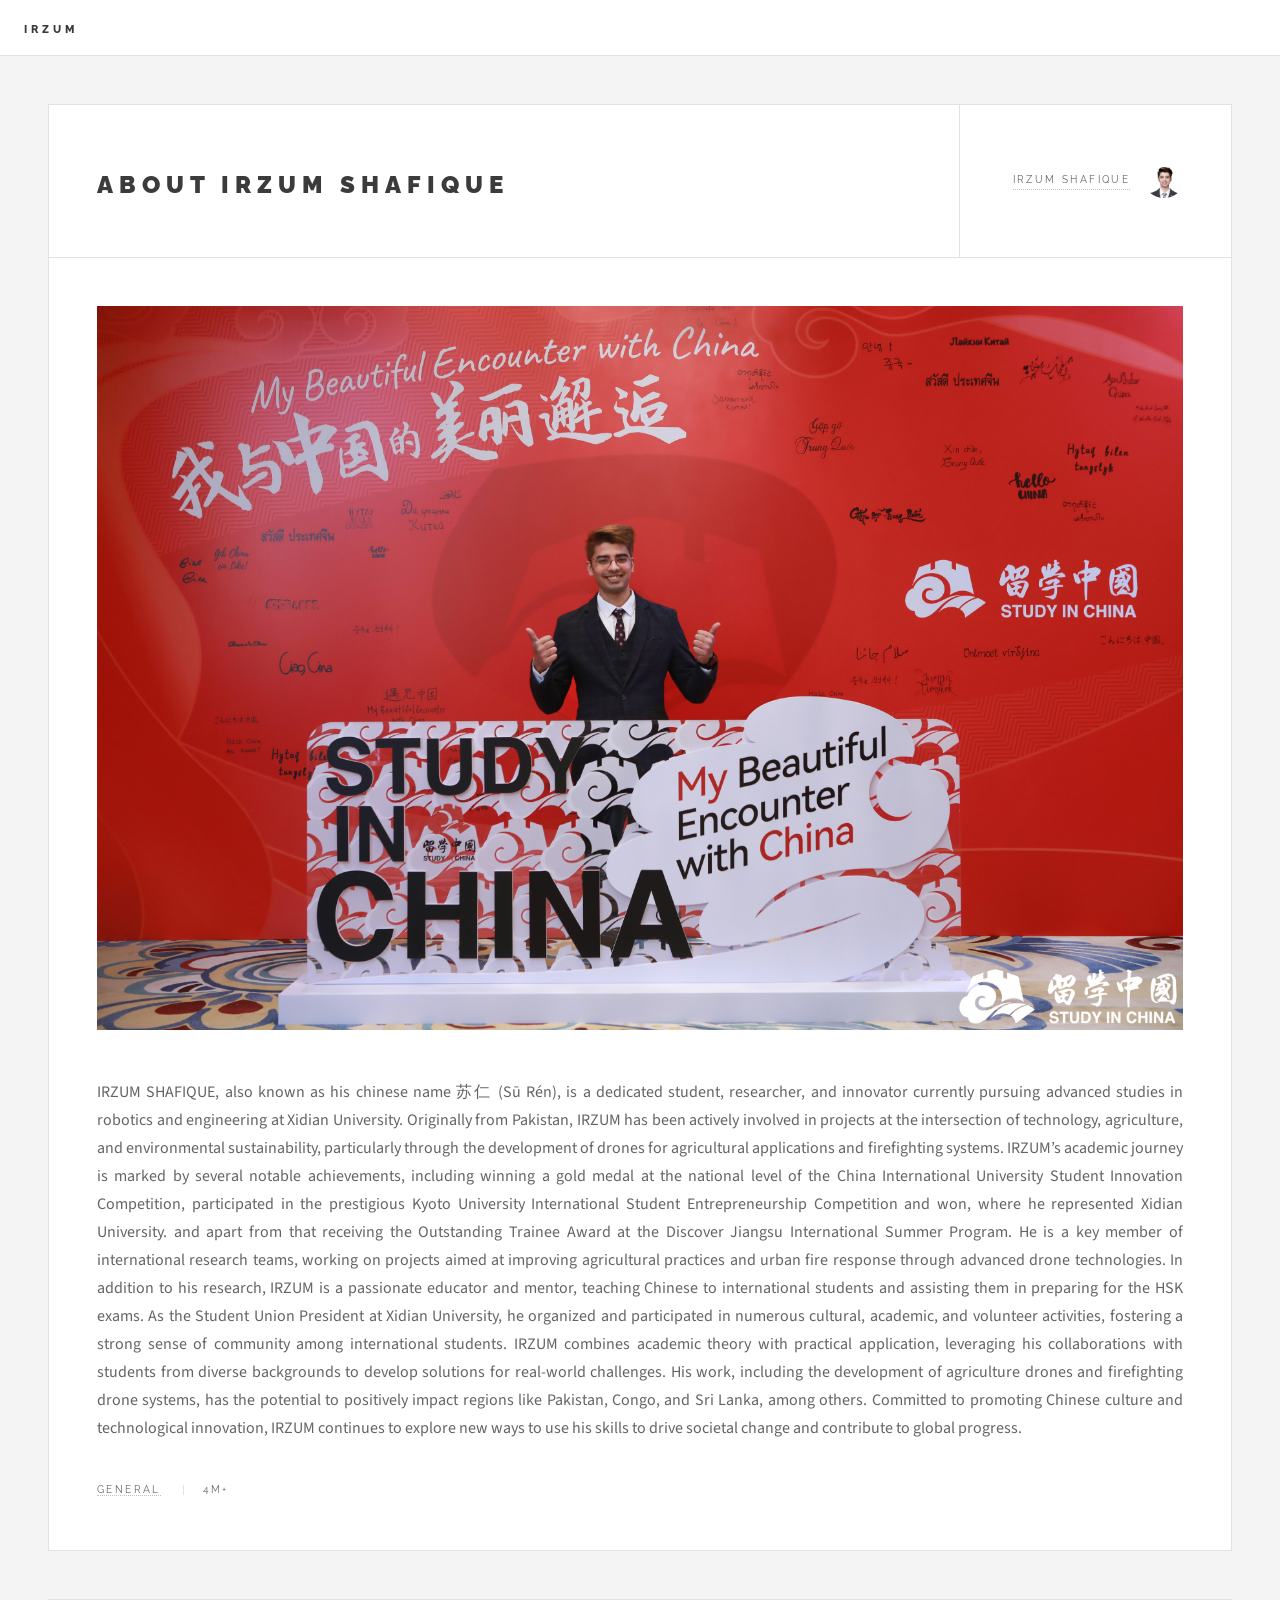
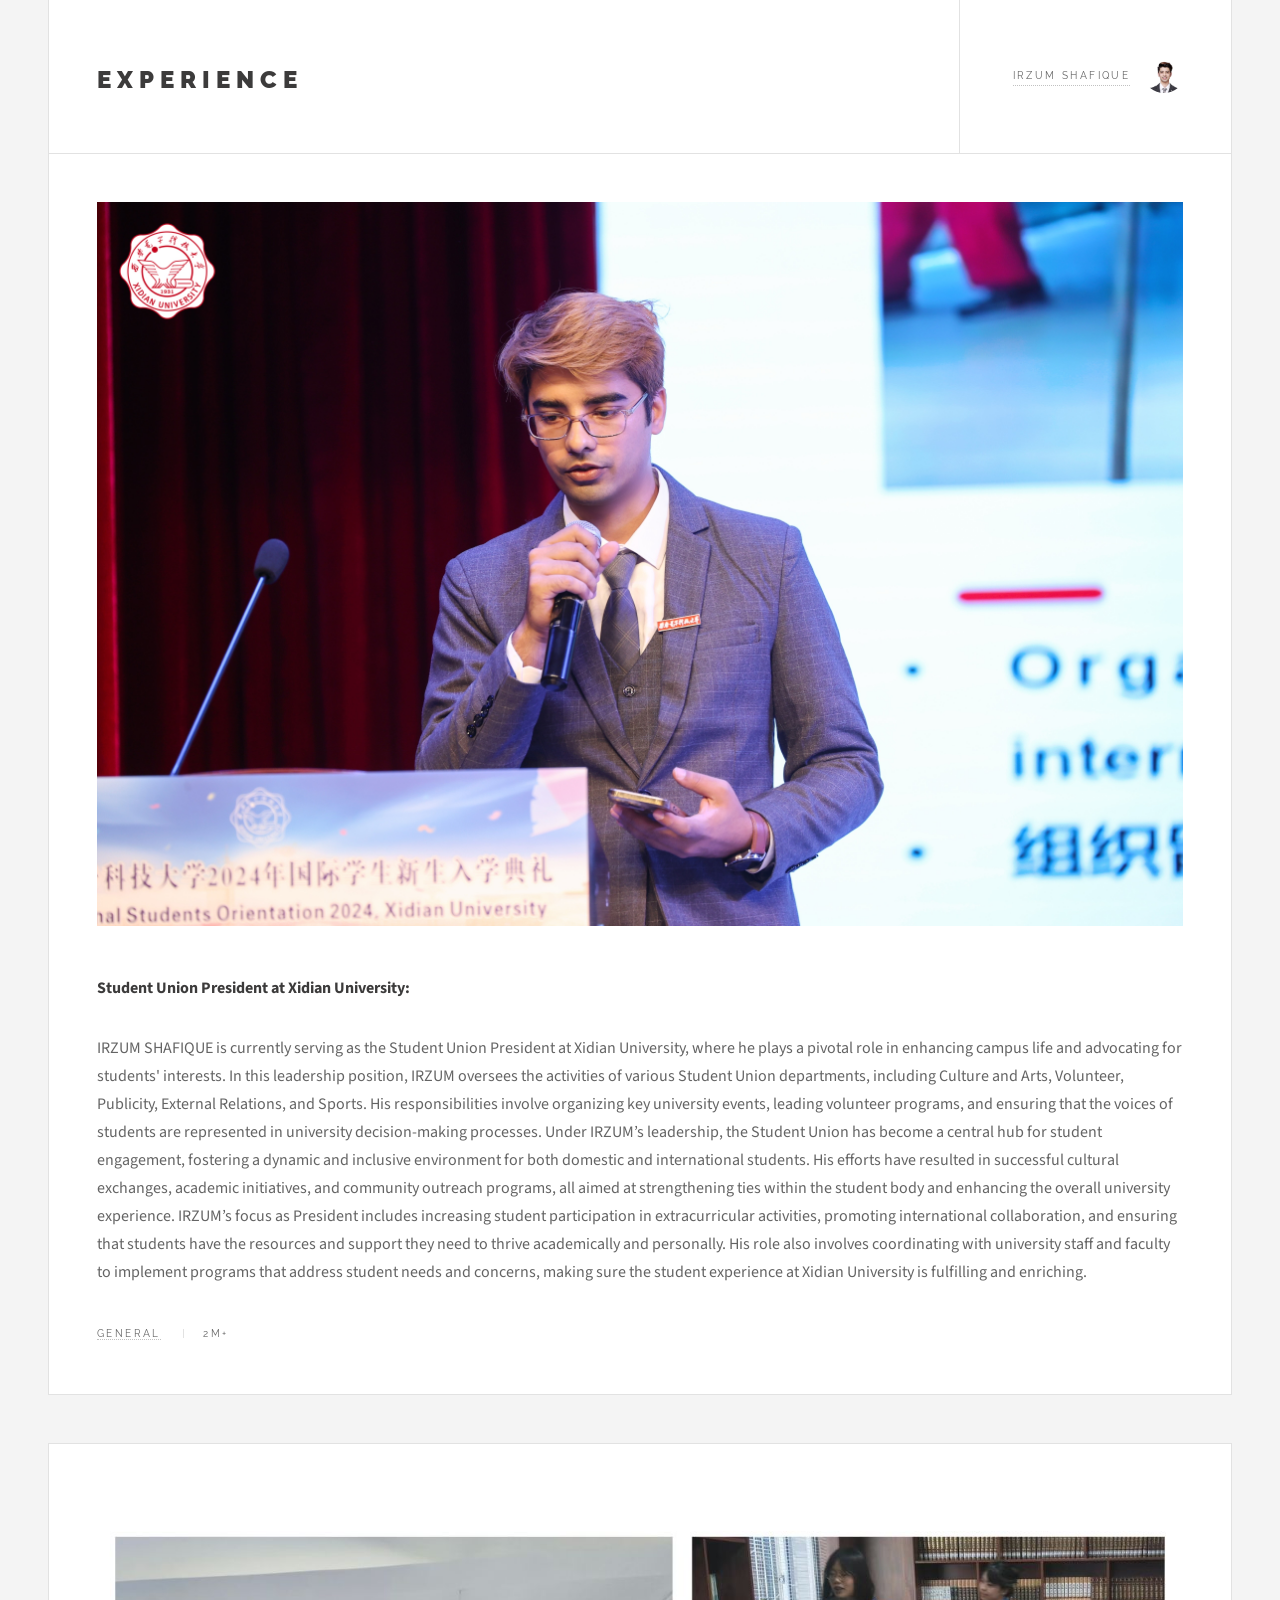
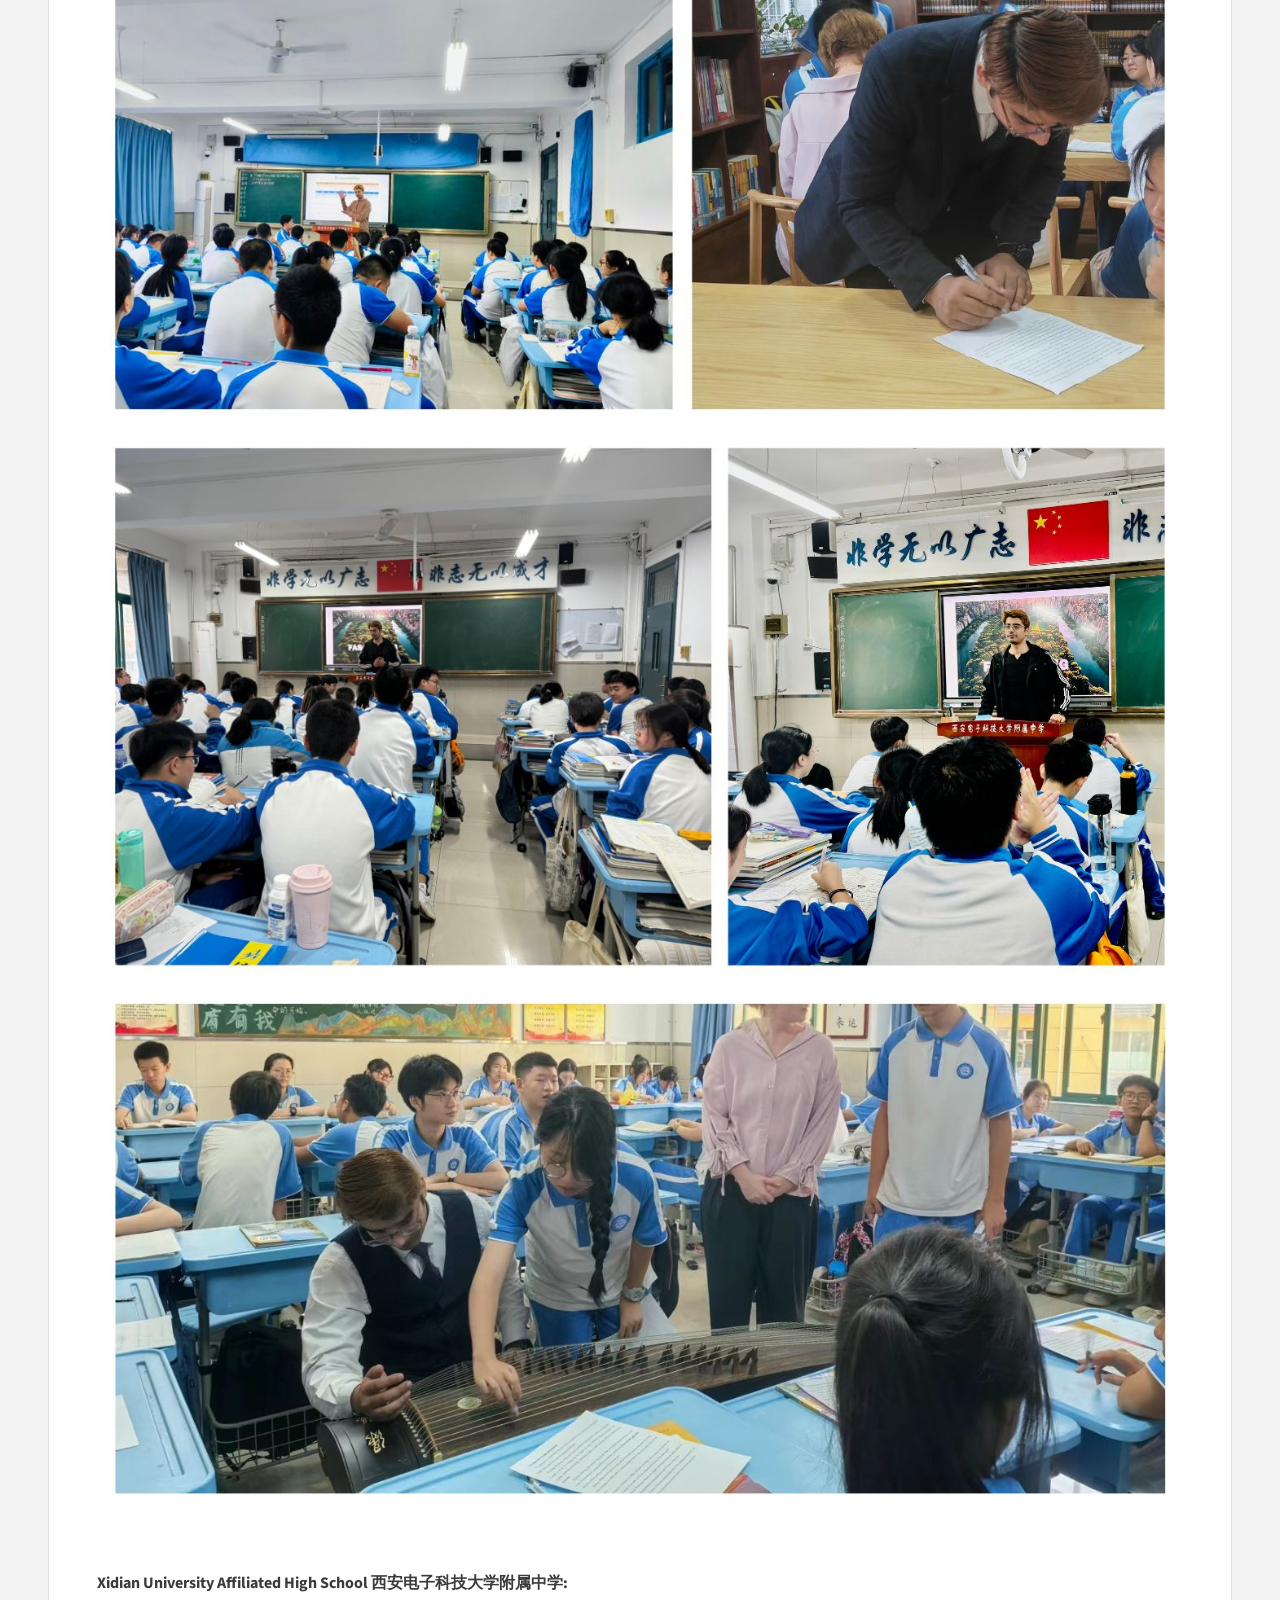
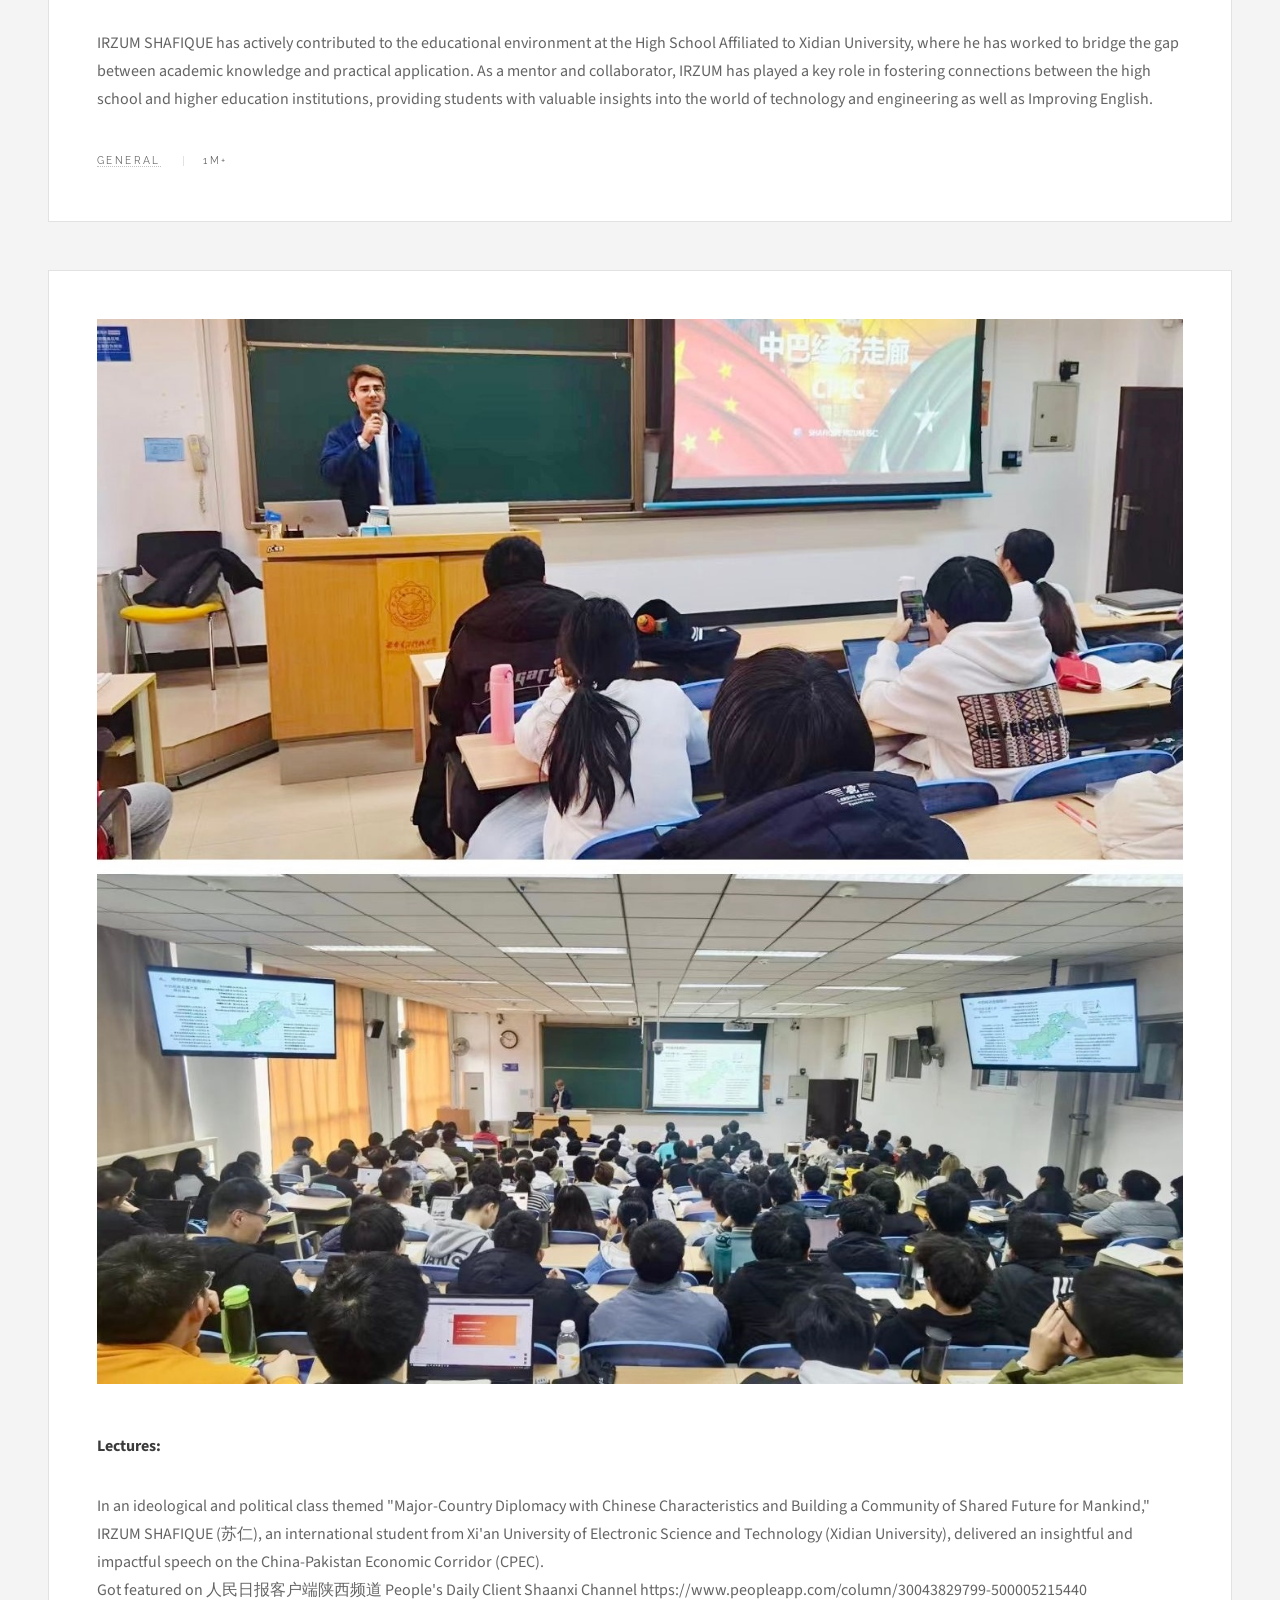
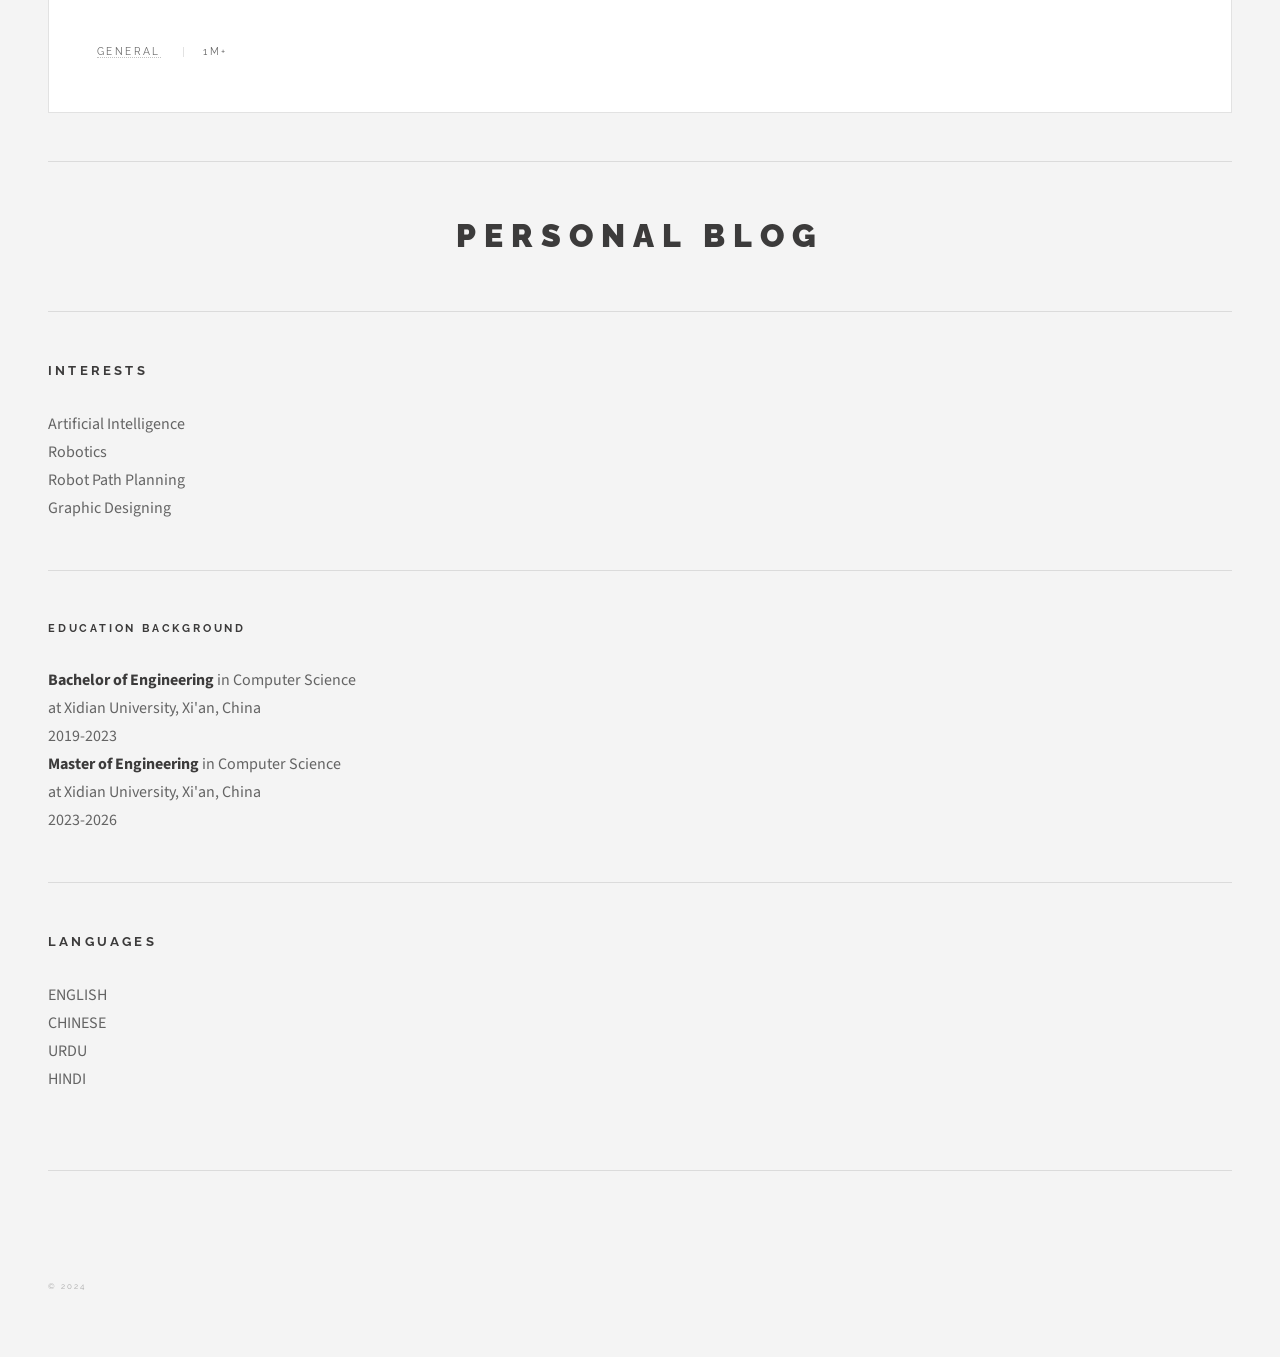
==== commit c859239c: "Add files via upload" ====
--- a/index.html
+++ b/index.html
@@ -29,14 +29,13 @@
 							<article class="post">
 								<header>
 									<div class="title">
-										<h2><a href="single.html">About IRZUM SHAFIQUE</a></h2>
+										<h2><a href="">About IRZUM SHAFIQUE</a></h2>
 									</div>
 									<div class="meta">
-										<time class="published" datetime="2015-11-01">November 29, 2024</time>
 										<a href="#" class="author"><span class="name">IRZUM SHAFIQUE</span><img src="images/avatar.jpg" alt="" /></a>
 									</div>
 								</header>
-								<a href="single.html" class="image featured"><img src="images/pic01.jpg" alt="" /></a>
+								<a href="" class="image featured"><img src="images/pic01.jpg" alt="" /></a>
 								<p style="text-align:justify;">IRZUM SHAFIQUE, also known as his chinese name 苏仁 (Sū Rén), is a dedicated student, researcher, and innovator currently pursuing advanced studies in robotics and engineering at Xidian University. Originally from Pakistan, IRZUM has been actively involved in projects at the intersection of technology, agriculture, and environmental sustainability, particularly through the development of drones for agricultural applications and firefighting systems.
 
 									IRZUM’s academic journey is marked by several notable achievements, including winning a gold medal at the national level of the China International University Student Innovation Competition, participated in the prestigious Kyoto University International Student Entrepreneurship Competition and won, where he represented Xidian University.  and apart from that receiving the Outstanding Trainee Award at the Discover Jiangsu International Summer Program. He is a key member of international research teams, working on projects aimed at improving agricultural practices and urban fire response through advanced drone technologies.
@@ -61,11 +60,10 @@
 										<h2><a href="single.html">Experience</a></h2>
 									</div>
 									<div class="meta">
-										<time class="published" datetime="2015-10-25">November 29, 2024</time>
 										<a href="#" class="author"><span class="name">IRZUM SHAFIQUE</span><img src="images/avatar.jpg" alt="" /></a>
 									</div>
 								</header>
-								<a href="single.html" class="image featured"><img src="images/pic02.jpg" alt="" /></a>
+								<a href="" class="image featured"><img src="images/pic02.jpg" alt="" /></a>
 								<p style="text-align:justify;"><strong>Student Union President at Xidian University:</strong> <div class="col-6 col-12-medium"></div>IRZUM SHAFIQUE is currently serving as the Student Union President at Xidian University, where he plays a pivotal role in enhancing campus life and advocating for students' interests. In this leadership position, IRZUM oversees the activities of various Student Union departments, including Culture and Arts, Volunteer, Publicity, External Relations, and Sports. His responsibilities involve organizing key university events, leading volunteer programs, and ensuring that the voices of students are represented in university decision-making processes.
 
 									Under IRZUM’s leadership, the Student Union has become a central hub for student engagement, fostering a dynamic and inclusive environment for both domestic and international students. His efforts have resulted in successful cultural exchanges, academic initiatives, and community outreach programs, all aimed at strengthening ties within the student body and enhancing the overall university experience.
@@ -81,7 +79,7 @@
 
 						<!-- Post -->
 							<article class="post">
-								<a href="single.html" class="image featured"><img src="images/pic03.jpg" alt="" /></a>
+								<a href="" class="image featured"><img src="images/pic03.jpg" alt="" /></a>
 								<p style="text-align:justify;"><strong>Xidian University Affiliated High School   西安电子科技大学附属中学:</strong> <div class="col-6 col-12-medium"></div>IRZUM SHAFIQUE has actively contributed to the educational environment at the High School Affiliated to Xidian University, where he has worked to bridge the gap between academic knowledge and practical application. As a mentor and collaborator, IRZUM has played a key role in fostering connections between the high school and higher education institutions, providing students with valuable insights into the world of technology and engineering as well as Improving English.</p>
 								<footer>
 									<ul class="stats">
@@ -92,7 +90,7 @@
 							</article>
 													<!-- Post -->
 													<article class="post">
-														<a href="single.html" class="image featured"><img src="images/pic04.jpg" alt="" /></a>
+														<a href="" class="image featured"><img src="images/pic04.jpg" alt="" /></a>
 														<p style="text-align:justify;"><strong>Lectures:</strong> <div class="col-6 col-12-medium"></div>In an ideological and political class themed "Major-Country Diplomacy with Chinese Characteristics and Building a Community of Shared Future for Mankind," IRZUM SHAFIQUE (苏仁), an international student from Xi'an University of Electronic Science and Technology (Xidian University), delivered an insightful and impactful speech on the China-Pakistan Economic Corridor (CPEC).  <div class="col-6 col-12-medium"></div>Got featured on 人民日报客户端陕西频道 People's Daily Client Shaanxi Channel  https://www.peopleapp.com/column/30043829799-500005215440</p>
 														<footer>
 															<ul class="stats">
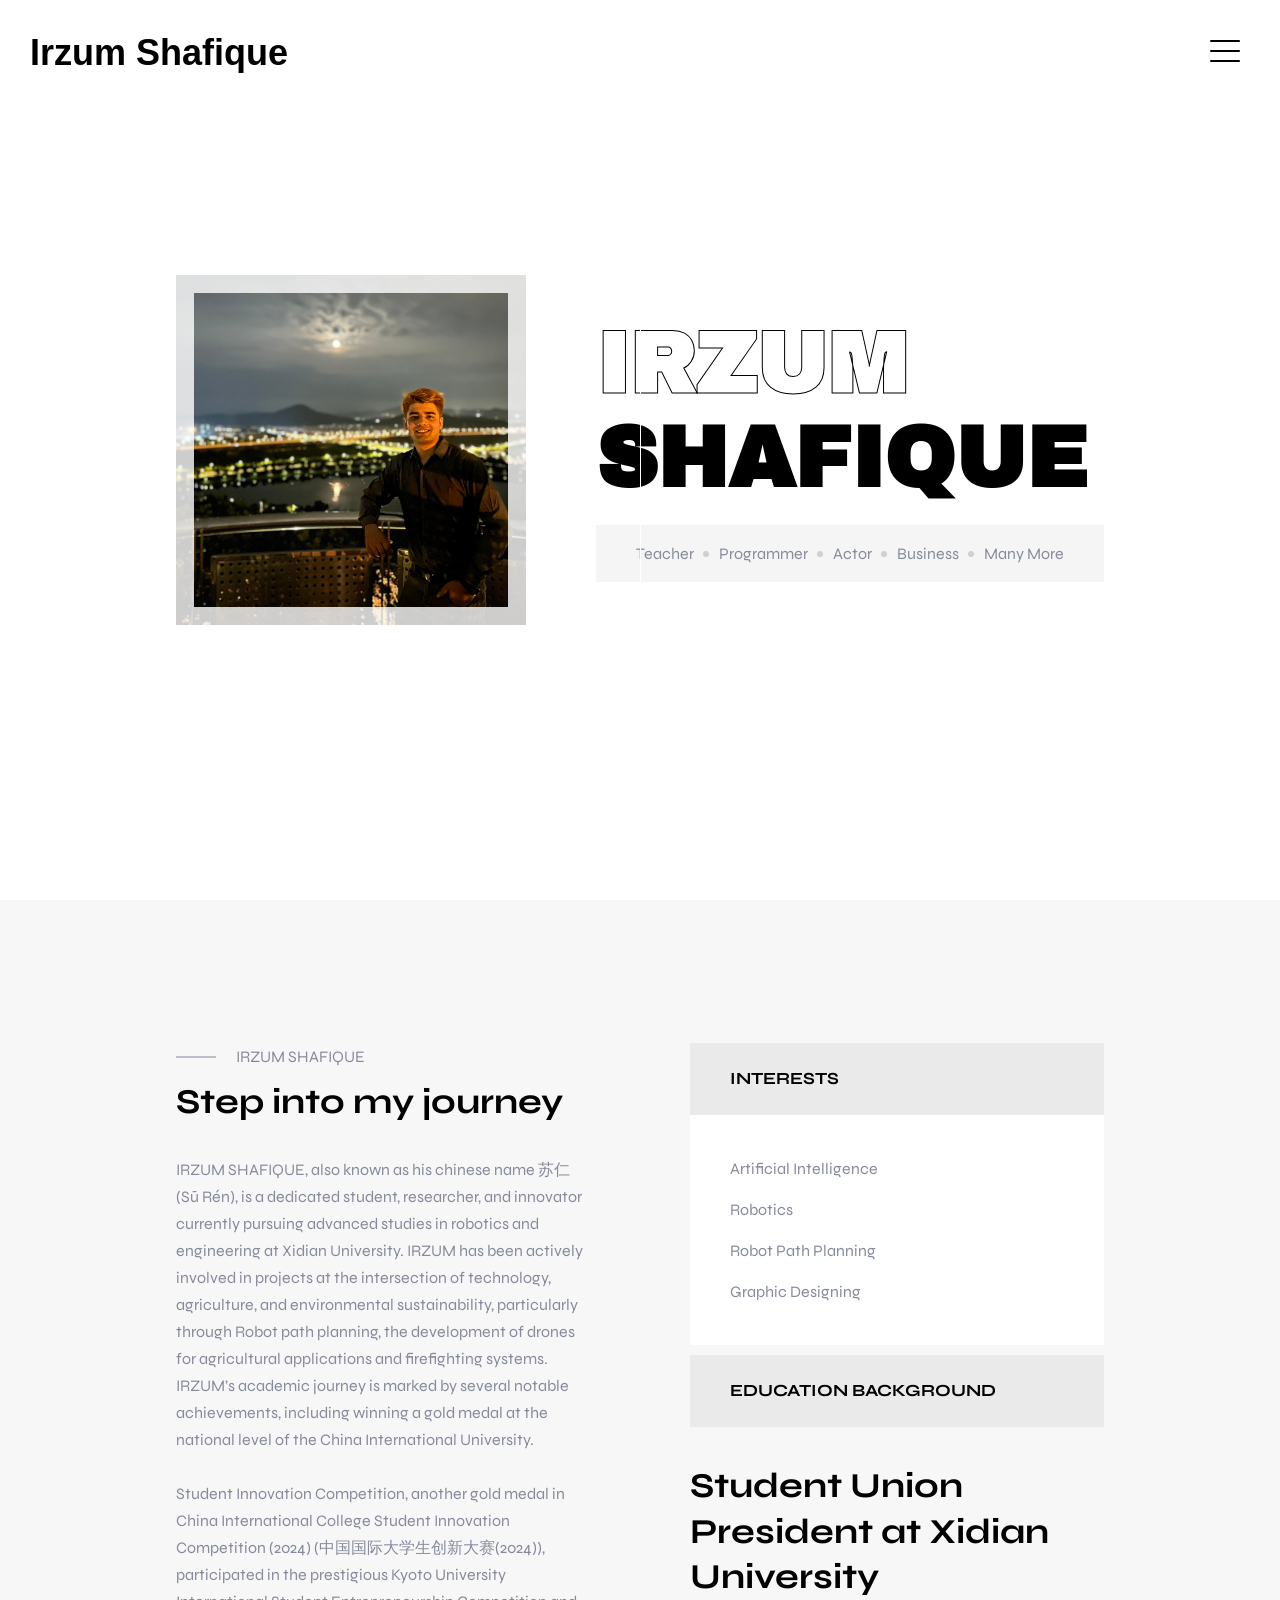
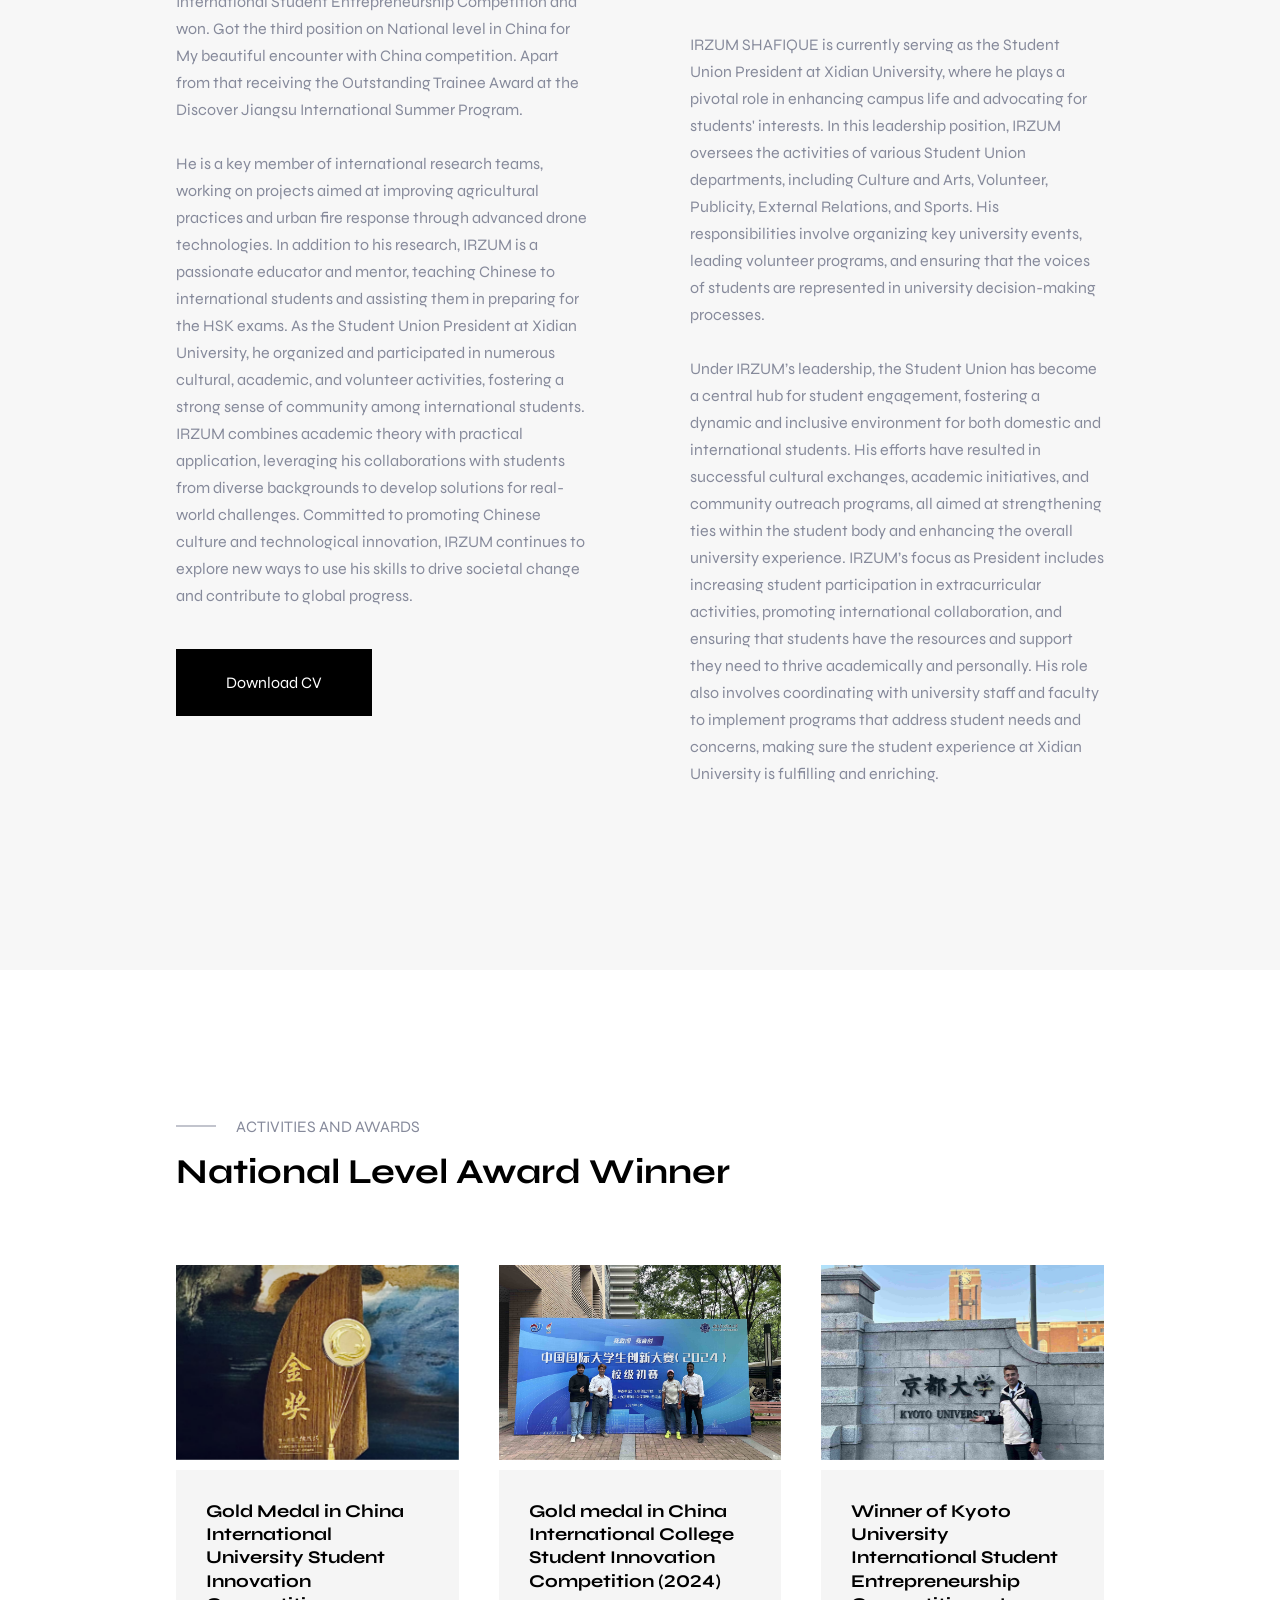
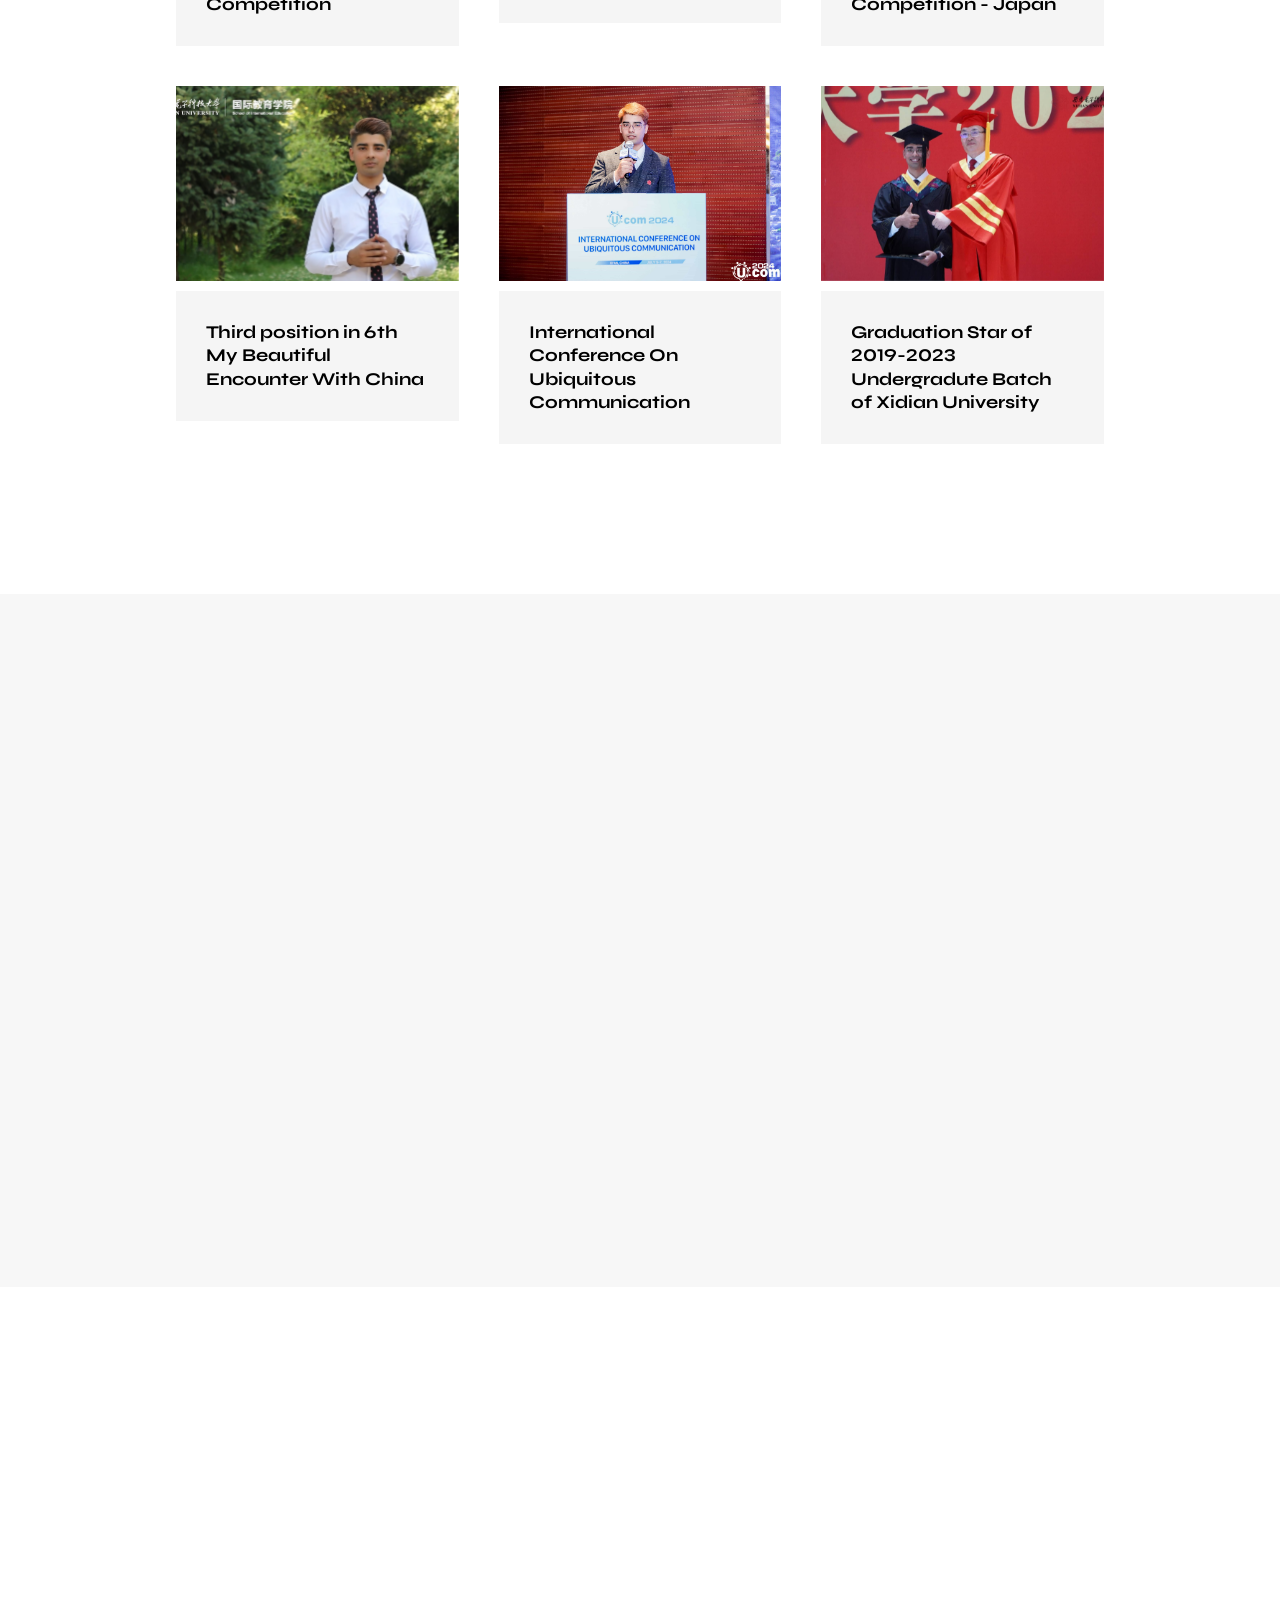
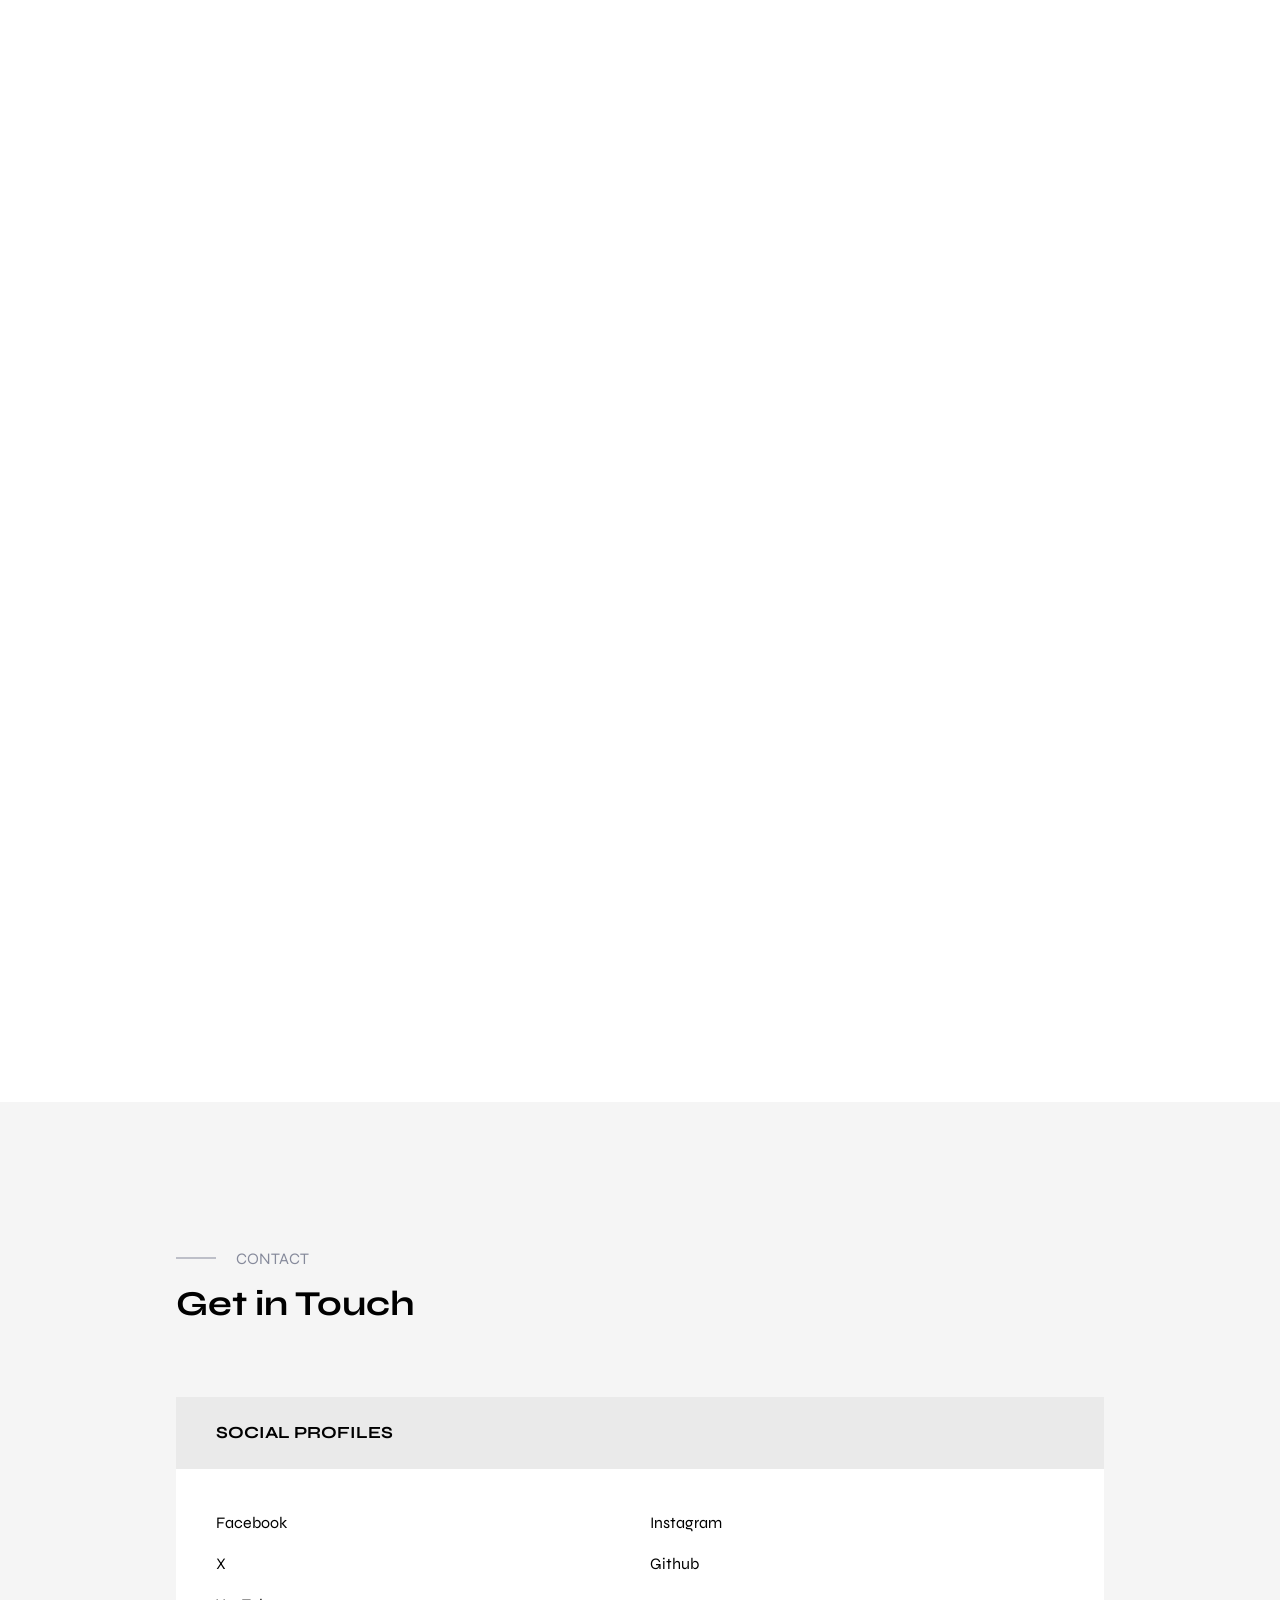
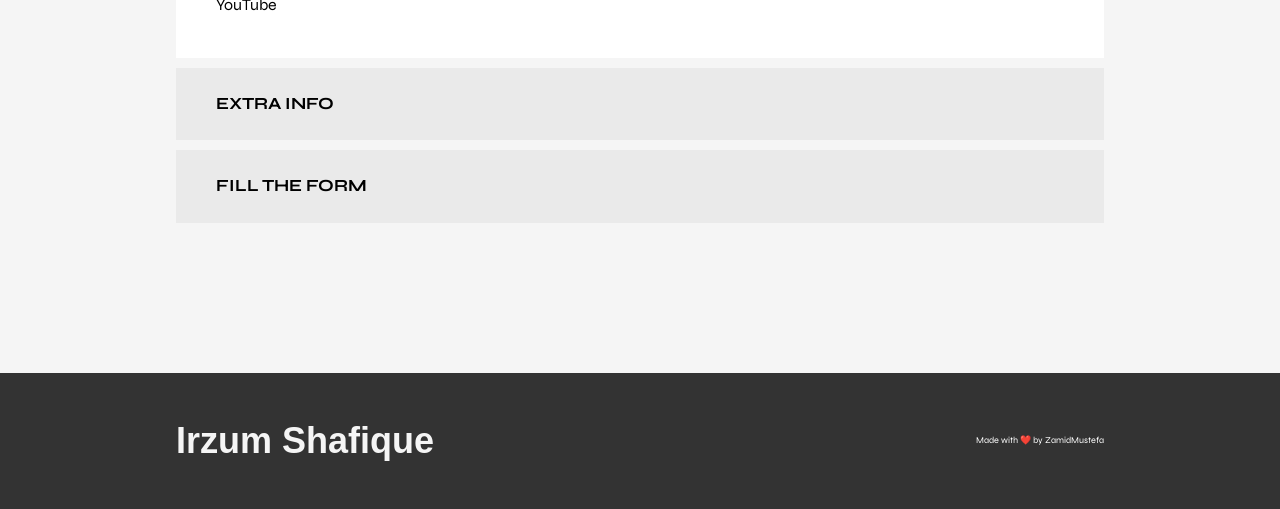
==== commit 1e0b7154: "Add files via upload" ====
--- a/index.html
+++ b/index.html
@@ -1,173 +1,946 @@
-<!DOCTYPE HTML>
-
-
-<html>
-	<head>
-		<title>IRZUM SHAFIQUE</title>
-		<meta charset="utf-8" />
-		<meta name="viewport" content="width=device-width, initial-scale=1, user-scalable=no" />
-		<link rel="stylesheet" href="assets/css/main.css" />
-	</head>
-	<body class="is-preload">
-
-		<!-- Wrapper -->
-			<div id="wrapper">
-
-				<!-- Header -->
-					<header id="header">
-						<h1><a href="index.html">IRZUM</a></h1>
-						<nav class="main">
-
-						</nav>
-					</header>
-
-
-				<!-- Main -->
-					<div id="main">
-
-						<!-- Post -->
-							<article class="post">
-								<header>
-									<div class="title">
-										<h2><a href="">About IRZUM SHAFIQUE</a></h2>
-									</div>
-									<div class="meta">
-										<a href="#" class="author"><span class="name">IRZUM SHAFIQUE</span><img src="images/avatar.jpg" alt="" /></a>
-									</div>
-								</header>
-								<a href="" class="image featured"><img src="images/pic01.jpg" alt="" /></a>
-								<p style="text-align:justify;">IRZUM SHAFIQUE, also known as his chinese name 苏仁 (Sū Rén), is a dedicated student, researcher, and innovator currently pursuing advanced studies in robotics and engineering at Xidian University. Originally from Pakistan, IRZUM has been actively involved in projects at the intersection of technology, agriculture, and environmental sustainability, particularly through the development of drones for agricultural applications and firefighting systems.
-
-									IRZUM’s academic journey is marked by several notable achievements, including winning a gold medal at the national level of the China International University Student Innovation Competition, participated in the prestigious Kyoto University International Student Entrepreneurship Competition and won, where he represented Xidian University.  and apart from that receiving the Outstanding Trainee Award at the Discover Jiangsu International Summer Program. He is a key member of international research teams, working on projects aimed at improving agricultural practices and urban fire response through advanced drone technologies.
-									
-									In addition to his research, IRZUM is a passionate educator and mentor, teaching Chinese to international students and assisting them in preparing for the HSK exams. As the Student Union President at Xidian University, he organized and participated in numerous cultural, academic, and volunteer activities, fostering a strong sense of community among international students.
-									
-									IRZUM combines academic theory with practical application, leveraging his collaborations with students from diverse backgrounds to develop solutions for real-world challenges. His work, including the development of agriculture drones and firefighting drone systems, has the potential to positively impact regions like Pakistan, Congo, and Sri Lanka, among others.
-									
-									Committed to promoting Chinese culture and technological innovation, IRZUM continues to explore new ways to use his skills to drive societal change and contribute to global progress.</p>
-								<footer>
-									<ul class="stats">
-										<li><a href="#">General</a></li>
-										<li><a href="#" class="icon solid fa-heart">4M+</a></li>
-									</ul>
-								</footer>
-							</article>
-
-						<!-- Post -->
-							<article class="post">
-								<header>
-									<div class="title">
-										<h2><a href="single.html">Experience</a></h2>
-									</div>
-									<div class="meta">
-										<a href="#" class="author"><span class="name">IRZUM SHAFIQUE</span><img src="images/avatar.jpg" alt="" /></a>
-									</div>
-								</header>
-								<a href="" class="image featured"><img src="images/pic02.jpg" alt="" /></a>
-								<p style="text-align:justify;"><strong>Student Union President at Xidian University:</strong> <div class="col-6 col-12-medium"></div>IRZUM SHAFIQUE is currently serving as the Student Union President at Xidian University, where he plays a pivotal role in enhancing campus life and advocating for students' interests. In this leadership position, IRZUM oversees the activities of various Student Union departments, including Culture and Arts, Volunteer, Publicity, External Relations, and Sports. His responsibilities involve organizing key university events, leading volunteer programs, and ensuring that the voices of students are represented in university decision-making processes.
-
-									Under IRZUM’s leadership, the Student Union has become a central hub for student engagement, fostering a dynamic and inclusive environment for both domestic and international students. His efforts have resulted in successful cultural exchanges, academic initiatives, and community outreach programs, all aimed at strengthening ties within the student body and enhancing the overall university experience.
-									
-									IRZUM’s focus as President includes increasing student participation in extracurricular activities, promoting international collaboration, and ensuring that students have the resources and support they need to thrive academically and personally. His role also involves coordinating with university staff and faculty to implement programs that address student needs and concerns, making sure the student experience at Xidian University is fulfilling and enriching.</p>
-								<footer>
-									<ul class="stats">
-										<li><a href="#">General</a></li>
-										<li><a href="#" class="icon solid fa-heart">2M+</a></li>
-									</ul>
-								</footer>
-							</article>
-
-						<!-- Post -->
-							<article class="post">
-								<a href="" class="image featured"><img src="images/pic03.jpg" alt="" /></a>
-								<p style="text-align:justify;"><strong>Xidian University Affiliated High School   西安电子科技大学附属中学:</strong> <div class="col-6 col-12-medium"></div>IRZUM SHAFIQUE has actively contributed to the educational environment at the High School Affiliated to Xidian University, where he has worked to bridge the gap between academic knowledge and practical application. As a mentor and collaborator, IRZUM has played a key role in fostering connections between the high school and higher education institutions, providing students with valuable insights into the world of technology and engineering as well as Improving English.</p>
-								<footer>
-									<ul class="stats">
-										<li><a href="#">General</a></li>
-										<li><a href="#" class="icon solid fa-heart">1M+</a></li>
-									</ul>
-								</footer>
-							</article>
-													<!-- Post -->
-													<article class="post">
-														<a href="" class="image featured"><img src="images/pic04.jpg" alt="" /></a>
-														<p style="text-align:justify;"><strong>Lectures:</strong> <div class="col-6 col-12-medium"></div>In an ideological and political class themed "Major-Country Diplomacy with Chinese Characteristics and Building a Community of Shared Future for Mankind," IRZUM SHAFIQUE (苏仁), an international student from Xi'an University of Electronic Science and Technology (Xidian University), delivered an insightful and impactful speech on the China-Pakistan Economic Corridor (CPEC).  <div class="col-6 col-12-medium"></div>Got featured on 人民日报客户端陕西频道 People's Daily Client Shaanxi Channel  https://www.peopleapp.com/column/30043829799-500005215440</p>
-														<footer>
-															<ul class="stats">
-																<li><a href="#">General</a></li>
-																<li><a href="#" class="icon solid fa-heart">1M+</a></li>
-															</ul>
-														</footer>
-													</article>
-
-						<!-- Pagination -->
-
-
-					</div>
-
-				<!-- Sidebar -->
-					<section id="sidebar">
-
-						<!-- Intro -->
-							<section id="intro">
-
-								<header>
-									<h2>PERSONAL BLOG</h2>
-								</header>
-							</section>
-
-									<!-- Mini Post -->
-									<section class="blurb">
-										<h2><strong>Interests</strong></h2>
-										<p><div class="col-6 col-12-medium"></div>Artificial Intelligence <div class="col-6 col-12-medium"></div>
-											Robotics<div class="col-6 col-12-medium"></div>
-											Robot Path Planning<div class="col-6 col-12-medium"></div>
-											Graphic Designing</p><div class="col-6 col-12-medium"></div>
-									</section>
-
-									<section class="blurb">
-										<h3><strong>Education Background</strong></h3>
-										<p><div class="col-6 col-12-medium"></div><strong>Bachelor of Engineering</strong> in Computer Science<div class="col-6 col-12-medium"></div>
-											 at Xidian University, Xi'an, China<div class="col-6 col-12-medium"></div> 2019-2023
-											 <div class="col-6 col-12-medium"></div><strong>Master of Engineering</strong> in Computer Science<div class="col-6 col-12-medium"></div>
-											 at Xidian University, Xi'an, China<div class="col-6 col-12-medium"></div> 2023-2026
-											
-									</section>
-
-						<!-- About -->
-						<section class="blurb">
-							<h2><strong>LANGUAGES</strong></h2>
-							<p><div class="col-6 col-12-medium"></div>ENGLISH<div class="col-6 col-12-medium"></div>
-								CHINESE<div class="col-6 col-12-medium"></div>
-								URDU<div class="col-6 col-12-medium"></div>
-								HINDI</p><div class="col-6 col-12-medium"></div>
-							<ul class="actions">
-							</ul>
-						</section>
-
-						<!-- Footer -->
-							<section id="footer">
-								<ul class="icons">
-									<li><a href="https://x.com/IrzumShafiq" class="icon brands fa-twitter"><span class="label">Twitter (X) </span></a></li>
-									<li><a href="https://www.facebook.com/desentfriend/" class="icon brands fa-facebook-f"><span class="label">Facebook</span></a></li>
-									<li><a href="https://www.instagram.com/irzumshafiq/" class="icon brands fa-instagram"><span class="label">Instagram</span></a></li>
-									<li><a href="https://github.com/irzumshafique" class="icon brands fa-github"><span class="label">Github</span></a></li>
-									<li><a href="https://www.youtube.com/@irzumshafique" class="icon brands fa-youtube"><span class="label">Youtube</span></a></li>
-									<li><a href="irzumshafique@gmail.com" class="icon solid fa-envelope"><span class="label">Email</span></a></li>
-								</ul>
-								<p class="copyright">&copy; 2024</a></p>
-							</section>
-
-					</section>
-
-			</div>
-
-		<!-- Scripts -->
-			<script src="assets/js/jquery.min.js"></script>
-			<script src="assets/js/browser.min.js"></script>
-			<script src="assets/js/breakpoints.min.js"></script>
-			<script src="assets/js/util.js"></script>
-			<script src="assets/js/main.js"></script>
-
-	</body>
+<!DOCTYPE html>
+<html lang="en">
+
+<head>
+
+    <meta http-equiv="Content-Type" content="text/html; charset=utf-8" />
+
+    <meta name="description" content="Name of your web site">
+    <meta name="author" content="Marketify">
+
+    <meta name="viewport" content="width=device-width, initial-scale=1, maximum-scale=1">
+
+    <title>Irzum Shafique</title>
+
+    <!-- STYLES -->
+    <link href="https://fonts.googleapis.com/css2?family=Montserrat:ital,wght@0,100;0,200;0,300;0,400;0,500;0,600;0,700;0,800;0,900;1,100;1,200;1,300;1,400;1,500;1,600;1,700;1,800;1,900&family=Syne:wght@400;500;600;700;800&display=swap" rel="stylesheet">
+    <link href="https://fonts.googleapis.com/css2?family=Archivo+Black&display=swap" rel="stylesheet">
+
+    <link rel="stylesheet" type="text/css" href="css/plugins.css" />
+    <link rel="stylesheet" type="text/css" href="css/modalboxes.css" />
+    <link rel="stylesheet" type="text/css" href="css/style.css" />
+    <style>
+        .image {
+            width: 100%;
+            /* Set your desired width */
+            aspect-ratio: 16 / 11;
+            /* Maintains a 16:9 aspect ratio */
+            overflow: hidden;
+            display: block;
+        }
+    </style>
+</head>
+
+<body>
+
+    <!-- PRELOADER -->
+    <div id="preloader">
+        <div class="loader_line"></div>
+    </div>
+    <!-- /PRELOADER -->
+
+    <!-- WRAPPER ALL -->
+    <div class="erling_tm_all_wrap">
+
+        <!-- MOBILE MENU -->
+        <div class="erling_tm_mobile_menu">
+            <div class="mobile_menu_inner">
+                <div class="mobile_in">
+                    <div class="logo">
+                        <h3>IRZUM</h3>
+                    </div>
+                    <div class="trigger">
+                        <div class="hamburger hamburger--slider">
+                            <div class="hamburger-box">
+                                <div class="hamburger-inner"></div>
+                            </div>
+                        </div>
+                    </div>
+                </div>
+            </div>
+            <div class="dropdown">
+                <div class="dropdown_inner">
+                    <ul class="anchor_nav">
+                        <li class="current"><a href="index.html#home">Home</a></li>
+                        <li><a href="index.html#about">About</a></li>
+                        <li><a href="index.html#awards">Awards</a></li>
+                        <li><a href="index.html#experience">Experience</a></li>
+                        <li><a href="index.html#projects">Projects</a></li>
+                        <li><a href="index.html#contact">Contact</a></li>
+                    </ul>
+                </div>
+            </div>
+        </div>
+        <!-- /MOBILE MENU -->
+
+        <!-- HEADER -->
+        <div class="erling_tm_header">
+            <div class="header_inner">
+                <div class="logo">
+                    <a href="index.html">
+                        <h2 style="font-weight: 800; font-family: 'Segoe UI', Tahoma, Geneva, Verdana, sans-serif;">Irzum Shafique</h2>
+                    </a>
+                </div>
+                <div class="menu">
+                    <div class="list">
+                        <ul class="anchor_nav">
+                            <li class="current"><a href="index.html#home">Home</a></li>
+                            <li><a href="index.html#about">About</a></li>
+                            <li><a href="index.html#awards">Awards</a></li>
+                            <li><a href="index.html#experience">Experience</a></li>
+                            <li><a href="index.html#projects">Projects</a></li>
+                            <li><a href="index.html#contact">Contact</a></li>
+                        </ul>
+                    </div>
+                    <div class="trigger">
+                        <div class="hamburger hamburger--slider">
+                            <div class="hamburger-box">
+                                <div class="hamburger-inner"></div>
+                            </div>
+                        </div>
+                    </div>
+                </div>
+            </div>
+        </div>
+        <!-- /HEADER -->
+
+        <!-- HERO -->
+        <div class="erling_tm_section clearfix" id="home">
+            <div class="erling_tm_hero">
+                <div class="container">
+                    <div class="content">
+                        <div class="details">
+                            <div class="image">
+                                <div class="main" data-img-url="img/banner.jpg"></div>
+                            </div>
+                            <div class="text">
+                                <h3 class="stroke">IRZUM</h3>
+                                <h3>SHAFIQUE</h3>
+                                <div class="job">
+                                    <span>Teacher</span><span>Programmer</span><span>Actor</span><span>Business</span><span>Many More</span>
+                                </div>
+                            </div>
+                        </div>
+                    </div>
+                </div>
+            </div>
+        </div>
+        <!-- /HERO -->
+
+        <!-- ABOUT -->
+        <div class="erling_tm_section clearfix" id="about">
+            <div class="erling_tm_about">
+                <div class="container">
+                    <div class="about_inner">
+                        <div class="left wow fadeInLeft" data-wow-duration="1s">
+                            <div class="erling_tm_title">
+                                <span>IRZUM SHAFIQUE</span>
+                                <h3>Step into my journey</h3>
+                            </div>
+                            <div class="text">
+                                <p>IRZUM SHAFIQUE, also known as his chinese name 苏仁 (Sū Rén), is a dedicated student, researcher, and innovator currently pursuing advanced studies in robotics and engineering at Xidian University. IRZUM has been actively
+                                    involved in projects at the intersection of technology, agriculture, and environmental sustainability, particularly through Robot path planning, the development of drones for agricultural applications and firefighting
+                                    systems. IRZUM’s academic journey is marked by several notable achievements, including winning a gold medal at the national level of the China International University.
+                                </p>
+                                <br>
+                                <p>
+                                    Student Innovation Competition, another gold medal in China International College Student Innovation Competition (2024) (中国国际大学生创新大赛(2024)), participated in the prestigious Kyoto University International Student Entrepreneurship Competition and won. Got
+                                    the third position on National level in China for My beautiful encounter with China competition. Apart from that receiving the Outstanding Trainee Award at the Discover Jiangsu International Summer Program.
+                                </p>
+                                <br>
+                                <p>
+                                    He is a key member of international research teams, working on projects aimed at improving agricultural practices and urban fire response through advanced drone technologies. In addition to his research, IRZUM is a passionate educator and mentor, teaching
+                                    Chinese to international students and assisting them in preparing for the HSK exams. As the Student Union President at Xidian University, he organized and participated in numerous cultural, academic, and volunteer activities,
+                                    fostering a strong sense of community among international students. IRZUM combines academic theory with practical application, leveraging his collaborations with students from diverse backgrounds to develop solutions
+                                    for real-world challenges. Committed to promoting Chinese culture and technological innovation, IRZUM continues to explore new ways to use his skills to drive societal change and contribute to global progress.
+                                </p>
+                            </div>
+                            <div class="erling_tm_button">
+                                <a href="img/cv/1.jpg" download>Download CV</a>
+                            </div>
+                        </div>
+                        <div class="right wow fadeInLeft" data-wow-duration="1s" data-wow-delay="0.2s">
+                            <div class="list">
+                                <div class="accordion_wrap ready">
+                                    <div class="accordion active">
+                                        <div class="accordion_header">
+                                            <h3>Interests</h3>
+                                        </div>
+                                        <div class="accordion_content">
+                                            <div class="info_list">
+                                                <ul>
+                                                    <li>
+                                                        <span>Artificial Intelligence</span>
+                                                    </li>
+                                                    <li>
+                                                        <span>Robotics</span>
+                                                    </li>
+                                                    <li>
+                                                        <span>Robot Path Planning</span>
+                                                    </li>
+                                                    <li>
+                                                        <span>Graphic Designing</span>
+                                                    </li>
+                                                </ul>
+                                            </div>
+                                        </div>
+                                    </div>
+                                    <div class="accordion">
+                                        <div class="accordion_header">
+                                            <h3>Education Background</h3>
+                                        </div>
+                                        <div class="accordion_content">
+                                            <div class="info_list">
+                                                <div class="my_skills">
+                                                    <ul>
+                                                        <li>
+                                                            <span class="title">Bachelor of Computer Science</span>
+                                                            <span>Xidian University, Xi'an, China
+															2019-2023</span>
+                                                        </li>
+                                                        <li>
+                                                            <span class="title">Master of Computer Science</span>
+                                                            <span>Xidian University, Xi'an, China
+																2023-2026</span>
+                                                        </li>
+                                                    </ul>
+                                                </div>
+                                            </div>
+                                        </div>
+                                    </div>
+                                </div>
+                            </div>
+                            <br>
+                            <div class="erling_tm_title">
+                                <h3>Student Union President at Xidian University</h3>
+                            </div>
+                            <div class="text">
+                                <p>IRZUM SHAFIQUE is currently serving as the Student Union President at Xidian University, where he plays a pivotal role in enhancing campus life and advocating for students' interests. In this leadership position, IRZUM
+                                    oversees the activities of various Student Union departments, including Culture and Arts, Volunteer, Publicity, External Relations, and Sports. His responsibilities involve organizing key university events, leading
+                                    volunteer programs, and ensuring that the voices of students are represented in university decision-making processes.
+                                </p>
+                                <br>
+                                <p>
+                                    Under IRZUM’s leadership, the Student Union has become a central hub for student engagement, fostering a dynamic and inclusive environment for both domestic and international students. His efforts have resulted in successful cultural exchanges, academic
+                                    initiatives, and community outreach programs, all aimed at strengthening ties within the student body and enhancing the overall university experience. IRZUM’s focus as President includes increasing student participation
+                                    in extracurricular activities, promoting international collaboration, and ensuring that students have the resources and support they need to thrive academically and personally. His role also involves coordinating with
+                                    university staff and faculty to implement programs that address student needs and concerns, making sure the student experience at Xidian University is fulfilling and enriching.
+                                </p>
+                            </div>
+                        </div>
+                    </div>
+                </div>
+            </div>
+        </div>
+        <!-- /ABOUT -->
+
+        <!-- AWARDS -->
+        <div class="erling_tm_section clearfix" id="awards">
+            <div class="erling_tm_news">
+                <div class="container">
+                    <div class="erling_tm_title wow fadeInLeft" data-wow-duration="1s">
+                        <span>Activities and Awards</span>
+                        <h3>National Level Award Winner</h3>
+                    </div>
+                    <div class="news_list">
+                        <ul>
+                            <li class="wow fadeInLeft" data-wow-duration="1s">
+                                <div class="list_inner">
+                                    <div class="image">
+                                        <img src="img/school/pic11.jpg" alt="" />
+                                        <div class="main" data-img-url="img/school/pic11.jpg"></div>
+                                        <a class="erling_tm_full_link" href="index.html#"></a>
+                                    </div>
+                                    <div class="details">
+                                        <div class="title">
+                                            <h3><a class="text_hover_effect" href="index.html#">Gold Medal in China International University Student Innovation Competition</a></h3>
+                                        </div>
+                                    </div>
+
+                                    <!-- Modalbox Info Start -->
+                                    <div class="news_hidden_details">
+                                        <div class="news_popup_informations">
+                                            <img src="img/school/pic11.jpg" alt="" />
+                                            <img src="img/school/pic12.jpg" alt="" />
+                                            <img src="img/school/pic13.jpg" alt="" />
+                                            <img src="img/school/pic14.jpg" alt="" />
+                                            <img src="img/school/pic15.jpg" alt="" />
+                                        </div>
+                                    </div>
+                                    <!-- /Modalbox Info End -->
+
+                                </div>
+                            </li>
+                            <li class="wow fadeInLeft" data-wow-duration="1s" data-wow-delay="0.2s">
+                                <div class="list_inner">
+                                    <div class="image">
+                                        <img src="img/school/pic16.jpg" alt="" />
+                                        <div class="main" data-img-url="img/school/pic16.jpg"></div>
+                                        <a class="erling_tm_full_link" href="index.html#"></a>
+                                    </div>
+                                    <div class="details">
+                                        <div class="title">
+                                            <h3><a class="text_hover_effect" href="index.html#">Gold medal in China International College Student Innovation Competition (2024)</a></h3>
+                                        </div>
+                                    </div>
+
+                                    <!-- Modalbox Info Start -->
+                                    <div class="news_hidden_details">
+                                        <div class="news_popup_informations">
+                                            <img src="img/school/pic17.jpg" alt="" />
+                                            <img src="img/school/pic19.jpg" alt="" />
+                                            <img src="img/school/pic18.jpg" alt="" />
+                                        </div>
+                                    </div>
+                                    <!-- /Modalbox Info End -->
+
+                                </div>
+                            </li>
+                            <li class="wow fadeInLeft" data-wow-duration="1s" data-wow-delay="0.4s">
+                                <div class="list_inner">
+                                    <div class="image">
+                                        <img src="img/school/pic20.jpg" alt="" />
+                                        <div class="main" data-img-url="img/school/pic20.jpg"></div>
+                                        <a class="erling_tm_full_link" href="index.html#"></a>
+                                    </div>
+                                    <div class="details">
+                                        <div class="title">
+                                            <h3><a class="text_hover_effect" href="index.html#">Winner of Kyoto University International Student Entrepreneurship Competition - Japan</a></h3>
+                                        </div>
+                                    </div>
+
+                                    <!-- Modalbox Info Start -->
+                                    <div class="news_hidden_details">
+                                        <div class="news_popup_informations">
+                                            <img src="img/school/pic21.jpg" alt="" />
+                                            <img src="img/school/pic22.jpg" alt="" />
+                                            <img src="img/school/pic23.jpg" alt="" />
+                                            <img src="img/school/pic24.jpg" alt="" />
+                                        </div>
+                                    </div>
+                                    <!-- /Modalbox Info End -->
+
+                                </div>
+                            </li>
+                            <li class="wow fadeInLeft" data-wow-duration="1s" data-wow-delay="0.6s">
+                                <div class="list_inner">
+                                    <div class="image">
+                                        <img src="img/school/screenshot.jpg" alt="" />
+                                        <div class="main" data-img-url="img/school/screenshot.jpg"></div>
+                                        <a class="erling_tm_full_link" href="index.html#"></a>
+                                    </div>
+                                    <div class="details">
+                                        <div class="title">
+                                            <h3><a class="text_hover_effect" href="index.html#">Third position in 6th My Beautiful Encounter With China</a></h3>
+                                        </div>
+                                    </div>
+
+                                    <!-- Modalbox Info Start -->
+                                    <div class="news_hidden_details">
+                                        <div class="news_popup_informations">
+                                            <video src="img/school/video.mp4" controls width="100%"></video>
+                                            <img src="img/school/pic09.jpg" alt="">
+                                            <img src="img/school/pic05.jpg" alt="">
+                                        </div>
+                                    </div>
+                                    <!-- /Modalbox Info End -->
+
+                                </div>
+                            </li>
+                            <li class="wow fadeInLeft" data-wow-duration="1s" data-wow-delay="0.8s">
+                                <div class="list_inner">
+                                    <div class="image">
+                                        <img src="img/school/pic25.jpg" alt="" />
+                                        <div class="main" data-img-url="img/school/pic25.jpg"></div>
+                                        <a class="erling_tm_full_link" href="index.html#"></a>
+                                    </div>
+                                    <div class="details">
+                                        <div class="title">
+                                            <h3><a class="text_hover_effect" href="index.html#">International Conference On Ubiquitous Communication</a></h3>
+                                        </div>
+                                    </div>
+
+                                    <!-- Modalbox Info Start -->
+                                    <div class="news_hidden_details">
+                                        <div class="news_popup_informations">
+                                            <img src="img/school/pic26.jpg" alt="" />
+                                            <img src="img/school/pic27.jpg" alt="" />
+                                            <img src="img/school/pic28.jpg" alt="" />
+                                        </div>
+                                    </div>
+                                    <!-- /Modalbox Info End -->
+
+                                </div>
+                            </li>
+                            <li class="wow fadeInLeft" data-wow-duration="1s" data-wow-delay="1s">
+                                <div class="list_inner">
+                                    <div class="image">
+                                        <img src="img/school/pic29.jpg" alt="" />
+                                        <div class="main" data-img-url="img/school/pic29.jpg"></div>
+                                        <a class="erling_tm_full_link" href="index.html#"></a>
+                                    </div>
+                                    <div class="details">
+                                        <div class="title">
+                                            <h3><a class="text_hover_effect" href="index.html#">Graduation Star of 2019-2023 Undergradute Batch of Xidian University</a></h3>
+                                        </div>
+                                    </div>
+
+                                    <!-- Modalbox Info Start -->
+                                    <div class="news_hidden_details">
+                                        <div class="news_popup_informations">
+                                            <img src="img/school/pic30.jpg" alt="" />
+                                            <img src="img/school/pic31.jpg" alt="" />
+                                            <img src="img/school/pic32.jpg" alt="" />
+                                            <img src="img/school/pic33.jpg" alt="" />
+                                            <img src="img/school/pic34.jpg" alt="" />
+                                            <img src="img/school/pic36.jpg" alt="" />
+                                        </div>
+                                    </div>
+                                    <!-- /Modalbox Info End -->
+
+                                </div>
+                            </li>
+                        </ul>
+                    </div>
+                </div>
+            </div>
+        </div>
+        <!-- /AWARDS -->
+
+        <!-- EXPERIENCE -->
+        <div class="erling_tm_section clearfix" id="experience">
+            <div class="erling_tm_portfolio swiper-section">
+                <div class="container">
+                    <div class="erling_tm_title wow fadeInLeft" data-wow-duration="1s">
+                        <span>Experience</span>
+                        <h3>Work Experience</h3>
+                    </div>
+                    <div class="portfolio_list gallery_zoom wow fadeInLeft" data-wow-duration="1s">
+                        <div class="swiper-container">
+                            <div class="swiper-wrapper">
+                                <div class="swiper-slide">
+                                    <div class="list_inner">
+                                        <div class="image">
+                                            <img src="img/school/pic71.jpg" alt="" />
+                                            <div class="main" data-img-url="img/school/pic71.jpg"></div>
+                                        </div>
+                                        <div class="details">
+                                            <span>Xidian University Affiliated High School</span>
+                                            <h3>西安电子科技大学附属中学</h3>
+                                        </div>
+                                        <a class="erling_tm_full_link portfolio_popup" href="index.html#"></a>
+
+                                        <!-- Modalbox Info Start -->
+                                        <div class="hidden_content_portfolio">
+                                            <div class="popup_details">
+                                                <div class="main_details">
+                                                    <div class="textbox" style="width: 100%;">
+                                                        <p>IRZUM SHAFIQUE has actively contributed to the educational environment at the High School Affiliated to Xidian University, where he has worked to bridge the gap between academic knowledge and practical
+                                                            application. As a mentor and collaborator, IRZUM has played a key role in fostering connections between the high school and higher education institutions, providing students with valuable insights
+                                                            into the world of technology and engineering as well as Improving English.</p>
+                                                    </div>
+                                                </div>
+                                                <div class="additional_images">
+                                                    <ul>
+                                                        <li>
+                                                            <div class="list_inner">
+                                                                <div class="my_image">
+                                                                    <img src="img/school/pic72.jpg" alt="" />
+                                                                    <div class="main" data-img-url="img/school/pic72.jpg"></div>
+                                                                </div>
+                                                            </div>
+                                                        </li>
+                                                        <li>
+                                                            <div class="list_inner">
+                                                                <div class="my_image">
+                                                                    <img src="img/school/pic73.jpg" alt="" />
+                                                                    <div class="main" data-img-url="img/school/pic73.jpg"></div>
+                                                                </div>
+                                                            </div>
+                                                        </li>
+                                                        <li>
+                                                            <div class="list_inner">
+                                                                <div class="my_image">
+                                                                    <img src="img/school/pic75.jpg" alt="" />
+                                                                    <div class="main" data-img-url="img/school/pic75.jpg"></div>
+                                                                </div>
+                                                            </div>
+                                                        </li>
+                                                        <li>
+                                                            <div class="list_inner">
+                                                                <div class="my_image">
+                                                                    <img src="img/school/pic74.jpg" alt="" />
+                                                                    <div class="main" data-img-url="img/school/pic74.jpg"></div>
+                                                                </div>
+                                                            </div>
+                                                        </li>
+                                                    </ul>
+                                                </div>
+                                            </div>
+                                        </div>
+                                        <!-- /Modalbox Info Start -->
+
+                                    </div>
+                                </div>
+                                <div class="swiper-slide">
+                                    <div class="list_inner">
+                                        <div class="image">
+                                            <img src="img/school/pic77.jpg" alt="" />
+                                            <div class="main" data-img-url="img/school/pic77.jpg"></div>
+                                        </div>
+                                        <div class="details">
+                                            <span>Lectures</span>
+                                            <h3>西安电子科技大学</h3>
+                                        </div>
+                                        <a class="erling_tm_full_link portfolio_popup" href="index.html#"></a>
+
+                                        <!-- Modalbox Info Start -->
+                                        <div class="hidden_content_portfolio">
+                                            <div class="popup_details">
+                                                <div class="main_details">
+                                                    <div class="textbox" style="width: 100%;">
+                                                        <p>In an ideological and political class themed "Major-Country Diplomacy with Chinese Characteristics and Building a Community of Shared Future for Mankind," IRZUM SHAFIQUE (苏仁), an international student
+                                                            from Xi'an University of Electronic Science and Technology (Xidian University), delivered an insightful and impactful speech on the China-Pakistan Economic Corridor (CPEC). Got featured on 人民日报客户端陕西频道
+                                                            People's Daily Client Shaanxi Channel https://www.peopleapp.com/column/30043829799-500005215440
+                                                        </p>
+                                                    </div>
+                                                </div>
+                                                <div class="additional_images">
+                                                    <ul>
+                                                        <li>
+                                                            <div class="list_inner">
+                                                                <div class="my_image">
+                                                                    <img src="img/school/pic76.jpg" alt="" />
+                                                                    <div class="main" data-img-url="img/school/pic76.jpg"></div>
+                                                                </div>
+                                                            </div>
+                                                        </li>
+                                                        <li>
+                                                            <div class="list_inner">
+                                                                <div class="my_image">
+                                                                    <img src="img/school/pic78.jpg" alt="" />
+                                                                    <div class="main" data-img-url="img/school/pic78.jpg"></div>
+                                                                </div>
+                                                            </div>
+                                                        </li>
+                                                    </ul>
+                                                </div>
+                                            </div>
+                                        </div>
+                                        <!-- /Modalbox Info Start -->
+                                    </div>
+                                </div>
+                                <div class="swiper-slide">
+                                    <div class="list_inner">
+                                        <div class="image">
+                                            <img src="img/school/pic80.png" style="object-fit: cover;" alt="" />
+                                            <div class="main" data-img-url="img/school/pic80.png"></div>
+                                        </div>
+                                        <div class="details">
+                                            <span>Volunteer Teaching at Cancer patients Hospital</span>
+                                            <h3>Xi'an, China</h3>
+                                        </div>
+                                        <a class="erling_tm_full_link portfolio_popup" href="index.html#"></a>
+
+                                        <!-- Modalbox Info Start -->
+                                        <div class="hidden_content_portfolio">
+                                            <div class="popup_details">
+                                                <div class="additional_images">
+                                                    <ul>
+                                                        <li>
+                                                            <div class="list_inner">
+                                                                <div class="my_image">
+                                                                    <img src="img/school/pic79.png" alt="" />
+                                                                    <div class="main" data-img-url="img/school/pic79.png"></div>
+                                                                </div>
+                                                            </div>
+                                                        </li>
+                                                        <li>
+                                                            <div class="list_inner">
+                                                                <div class="my_image">
+                                                                    <img src="img/school/pic81.png" alt="" />
+                                                                    <div class="main" data-img-url="img/school/pic81.png"></div>
+                                                                </div>
+                                                            </div>
+                                                        </li>
+                                                    </ul>
+                                                </div>
+                                            </div>
+                                        </div>
+                                        <!-- /Modalbox Info Start -->
+                                    </div>
+                                </div>
+                            </div>
+                            <div class="erling_tm_swiper_progress fill">
+                                <div class="my_pagination_in">
+                                    <span class="current"></span>
+                                    <span class="pagination_progress"><span class="all"><span></span></span>
+                                    </span>
+                                    <span class="total"></span>
+                                </div>
+                                <div class="my_navigation">
+                                    <ul>
+                                        <li><a class="my_prev" href="index.html#"><i class="icon-left-open-1"></i></a></li>
+                                        <li><a class="my_next" href="index.html#"><i class="icon-right-open-1"></i></a></li>
+                                    </ul>
+                                </div>
+                            </div>
+                        </div>
+                    </div>
+                </div>
+            </div>
+        </div>
+        <!-- /EXPERIENCE -->
+
+        <!-- PROJECTS -->
+        <div class="erling_tm_section clearfix" id="projects">
+            <div class="erling_tm_news">
+                <div class="container">
+                    <div class="erling_tm_title wow fadeInLeft" data-wow-duration="1s">
+                        <span>Projects</span>
+                        <h3>Tech Projects</h3>
+                    </div>
+                    <div class="news_list">
+                        <ul>
+                            <li class="wow fadeInLeft" data-wow-duration="1s">
+                                <div class="list_inner">
+                                    <div class="image">
+                                        <img src="img/school/pic67.jpg" alt="" />
+                                        <div class="main" data-img-url="img/school/pic67.jpg"></div>
+                                        <a class="erling_tm_full_link" href="index.html#"></a>
+                                    </div>
+                                    <div class="details">
+                                        <div class="meta">
+                                            <span>Gold Medal Project</span>
+                                        </div>
+                                        <div class="title">
+                                            <h3><a class="text_hover_effect" href="index.html#">Firefighting drone system for super high-rise urban buildings</a></h3>
+                                        </div>
+                                    </div>
+
+                                    <!-- Modalbox Info Start -->
+                                    <div class="news_hidden_details">
+                                        <div class="news_popup_informations">
+                                            <div class="text">
+                                                <video src="img/school/Video1.mp4" controls width="100%"></video>
+                                                <img src="img/school/pic63.png" alt="">
+                                                <img src="img/school/pic64.png" alt="">
+                                                <img src="img/school/pic65.png" alt="">
+                                                <img src="img/school/pic66.jpg" alt="">
+                                                <img src="img/school/pic67.jpg" alt="">
+                                            </div>
+                                        </div>
+                                    </div>
+                                    <!-- /Modalbox Info End -->
+
+                                </div>
+                            </li>
+                            <li class="wow fadeInLeft" data-wow-duration="1s" data-wow-delay="0.2s">
+                                <div class="list_inner">
+                                    <div class="image">
+                                        <img src="img/school/pic38.png" alt="" />
+                                        <div class="main" data-img-url="img/school/pic38.png"></div>
+                                        <a class="erling_tm_full_link" href="index.html#"></a>
+                                    </div>
+                                    <div class="details">
+                                        <div class="meta">
+                                            <span>Gold Medal Project</span>
+                                        </div>
+                                        <div class="title">
+                                            <h3><a class="text_hover_effect" href="index.html#">MOVERABOT</a></h3>
+                                        </div>
+                                    </div>
+
+                                    <!-- Modalbox Info Start -->
+                                    <div class="news_hidden_details">
+                                        <div class="news_popup_informations">
+                                            <div class="text">
+                                                <img src="img/school/pic37.png" alt="">
+                                                <img src="img/school/pic39.png" alt="">
+                                                <img src="img/school/pic40.png" alt="">
+                                                <img src="img/school/pic41.png" alt="">
+                                                <img src="img/school/pic42.png" alt="">
+                                                <img src="img/school/pic43.png" alt="">
+                                                <img src="img/school/pic44.png" alt="">
+                                                <img src="img/school/pic45.png" alt="">
+                                                <img src="img/school/pic46.png" alt="">
+                                            </div>
+                                        </div>
+                                    </div>
+                                    <!-- /Modalbox Info End -->
+
+                                </div>
+                            </li>
+                            <li class="wow fadeInLeft" data-wow-duration="1s" data-wow-delay="0.4s">
+                                <div class="list_inner">
+                                    <div class="image">
+                                        <img src="img/school/pic68.png" alt="" />
+                                        <div class="main" data-img-url="img/school/pic68.png"></div>
+                                        <a class="erling_tm_full_link" href="index.html#"></a>
+                                    </div>
+                                    <div class="details">
+                                        <div class="meta">
+                                            <span>Gold Medal Project</span>
+                                        </div>
+                                        <div class="title">
+                                            <h3><a class="text_hover_effect" href="index.html#">TerraGuardian Project - Agriculture Spray Mechanism for
+													drones</a></h3>
+                                        </div>
+                                    </div>
+
+                                    <!-- Modalbox Info Start -->
+                                    <div class="news_hidden_details">
+                                        <div class="news_popup_informations">
+                                            <div class="text">
+                                                <img src="img/school/pic69.png" alt="">
+                                                <img src="img/school/pic70.png" alt="">
+                                            </div>
+                                        </div>
+                                    </div>
+                                    <!-- /Modalbox Info End -->
+
+                                </div>
+                            </li>
+                        </ul>
+                    </div>
+                    <div class="erling_tm_title wow fadeInLeft" data-wow-duration="1s">
+                        <h3>Shooting Projects</h3>
+                    </div>
+                    <div class="news_list">
+                        <ul>
+                            <li class="wow fadeInLeft" data-wow-duration="1s">
+                                <div class="list_inner">
+                                    <div class="image">
+                                        <img src="img/school/pic62.jpg" alt="" />
+                                        <div class="main" data-img-url="img/school/pic62.jpg"></div>
+                                        <a class="erling_tm_full_link" href="index.html#"></a>
+                                    </div>
+                                    <div class="details">
+                                        <div class="meta">
+                                            <span>Multiple Award Winning Short Film</span>
+                                        </div>
+                                        <div class="title">
+                                            <h3><a class="text_hover_effect" href="index.html#">Shadow of Candle</a></h3>
+                                        </div>
+                                    </div>
+
+                                    <!-- Modalbox Info Start -->
+                                    <div class="news_hidden_details">
+                                        <div class="news_popup_informations">
+                                            <div class="text">
+                                                <img src="img/school/pic61.jpg" alt="">
+                                                <img src="img/school/pic60.png" alt="">
+                                            </div>
+                                        </div>
+                                    </div>
+                                    <!-- /Modalbox Info End -->
+
+                                </div>
+                            </li>
+                            <li class="wow fadeInLeft" data-wow-duration="1s" data-wow-delay="0.2s">
+                                <div class="list_inner">
+                                    <div class="image">
+                                        <img src="img/school/pic53.png" alt="" />
+                                        <div class="main" data-img-url="img/school/pic53.png"></div>
+                                        <a class="erling_tm_full_link" href="index.html#"></a>
+                                    </div>
+                                    <div class="details">
+                                        <div class="meta">
+                                            <span>Multiple National and International Award Winning Short Film</span>
+                                        </div>
+                                        <div class="title">
+                                            <h3><a class="text_hover_effect" href="index.html#">The Flowers of A Swordsman</a></h3>
+                                        </div>
+                                    </div>
+
+                                    <!-- Modalbox Info Start -->
+                                    <div class="news_hidden_details">
+                                        <div class="news_popup_informations">
+                                            <div class="text">
+                                                <img src="img/school/pic50.png" alt="">
+                                                <img src="img/school/pic51.png" alt="">
+                                                <img src="img/school/pic52.png" alt="">
+                                                <img src="img/school/pic59.png" alt="">
+                                                <img src="img/school/pic54.png" alt="">
+                                                <img src="img/school/pic55.jpg" alt="">
+                                                <img src="img/school/pic56.jpg" alt="">
+                                                <img src="img/school/pic57.jpg" alt="">
+                                                <img src="img/school/pic58.jpg" alt="">
+                                            </div>
+                                        </div>
+                                    </div>
+                                    <!-- /Modalbox Info End -->
+
+                                </div>
+                            </li>
+                        </ul>
+                    </div>
+                </div>
+            </div>
+        </div>
+        <!-- /PROJECTS -->
+
+        <!-- CONTACT -->
+        <div class="erling_tm_section clearfix" id="contact">
+            <div class="erling_tm_contact">
+                <div class="container">
+                    <div class="erling_tm_title wow fadeInLeft" data-wow-duration="1s">
+                        <span>Contact</span>
+                        <h3>Get in Touch</h3>
+                    </div>
+                    <div class="contact_inner">
+                        <div class="accordion_wrap ready">
+                            <div class="accordion active  wow fadeInLeft" data-wow-duration="1s">
+                                <div class="accordion_header">
+                                    <h3>Social Profiles</h3>
+                                </div>
+                                <div class="accordion_content">
+                                    <div class="social">
+                                        <ul>
+                                            <li><a class="line_effect" href="https://www.facebook.com/desentfriend/" target="_blank">Facebook</a></li>
+                                            <li><a class="line_effect" href="https://www.instagram.com/accounts/login/?next=https%3A%2F%2Fwww.instagram.com%2Firzumshafiq%2F&is_from_rle" target="_blank">Instagram</a></li>
+                                            <li><a class="line_effect" href="https://x.com/i/flow/login?redirect_after_login=%2FIrzumShafiq" target="_blank">X</a></li>
+                                            <li><a class="line_effect" href="https://github.com/irzumshafique" target="_blank">Github</a></li>
+                                            <li><a class="line_effect" href="https://www.youtube.com/@irzumshafique" target="_blank">YouTube</a></li>
+                                        </ul>
+                                    </div>
+                                </div>
+                            </div>
+                            <div class="accordion wow fadeInLeft" data-wow-duration="1s">
+                                <div class="accordion_header">
+                                    <h3>Extra Info</h3>
+                                </div>
+                                <div class="accordion_content">
+                                    <div class="info_list">
+                                        <ul>
+                                            <li>
+                                                <span>Current Address:</span>
+                                                <span>Xi'an, China.</span>
+                                            </li>
+                                            <li>
+                                                <span>Email:</span>
+                                                <span>
+													<a class="line_effect" href="mailto:irzumshafique@gmail.com"><span class="__cf_email__" >irzumshafique@gmail.com</span></a>
+                                                <a class="line_effect" href="mailto:1992269506@qq.com"><span
+															class="__cf_email__">1992269506@qq.com</span></a>
+                                                <a class="line_effect" href="mailto:23036212536@stu.xidian.edu.cn"><span class="__cf_email__">23036212536@stu.xidian.edu.cn</span></a>
+                                                </span>
+                                            </li>
+                                            <li>
+                                                <span>Phone:</span>
+                                                <span><a class="line_effect" href="tel:+8615667072282">+8615667072282</a></span>
+                                            </li>
+                                            <li>
+                                                <span>WeChat:</span>
+                                                <span><a class="line_effect" href="#">Irzum_Shafique</a></span>
+                                            </li>
+                                        </ul>
+                                    </div>
+                                </div>
+                            </div>
+                            <div class="accordion wow fadeInLeft" data-wow-duration="1s">
+                                <div class="accordion_header">
+                                    <h3>Fill the Form</h3>
+                                </div>
+                                <div class="accordion_content">
+                                    <div class="form_wrapper">
+                                        <form id="contactForm">
+                                            <div class="error_box" id="empty-form">
+                                                <p>Please Fill Required Fields</p>
+                                            </div>
+                                            <div class="error_box" id="subject-alert">
+                                                <p>Please Select Subject</p>
+                                            </div>
+                                            <div class="error_box" id="security-alert">
+                                                <p>Security code does not match !</p>
+                                            </div>
+                                            <div class="error_box" id="email-invalid">
+                                                <p>Please enter a valid email address. Exp. <a href="https://marketifythemes.net/cdn-cgi/l/email-protection" class="__cf_email__" data-cfemail="84e1fce5e9f4e8e1c4e3e9e5ede8aae7ebe9">[email&#160;protected]</a></p>
+                                            </div>
+                                            <div class="error_box" id="phone-invalid">
+                                                <p>Please enter a valid phone number.Exp. +998991774433</p>
+                                            </div>
+                                            <div class="error_box" id="error_mail">
+                                                <p></p>
+                                            </div>
+                                            <div class="success_box" id="success_mail">
+                                                <p>Your message has been sent. We will contact you as soon as possible.</p>
+                                            </div>
+                                            <ul>
+                                                <li>
+                                                    <input type="text" placeholder="Name" name="contact_name" class="cf-form-control" />
+                                                    <span></span>
+                                                </li>
+                                                <li>
+                                                    <input type="text" placeholder="Phone" name="contact_phone" class="cf-form-control" />
+                                                    <span></span>
+                                                </li>
+                                                <li style="width: 100%;">
+                                                    <input type="text" style="width: 100%;" placeholder="Email" name="contact_email" class="cf-form-control" />
+                                                    <span></span>
+                                                </li>
+                                                <li id="text-area-w">
+                                                    <textarea placeholder="Message" name="contact_message" class="cf-form-control"></textarea>
+                                                </li>
+                                            </ul>
+                                            <div class="erling_tm_button">
+                                                <button id="send_message" href="#">Send Message</button>
+                                            </div>
+                                        </form>
+                                    </div>
+                                </div>
+                            </div>
+                        </div>
+                    </div>
+                </div>
+            </div>
+        </div>
+        <!-- /CONTACT -->
+
+        <!-- COPYRIGHT -->
+        <div class="erling_tm_section clearfix">
+            <div class="erling_tm_copyright">
+                <div class="container">
+                    <div class="inner">
+                        <div class="logo wow fadeInLeft" data-wow-duration="1s">
+                            <h2 style="font-weight: 800; font-family: 'Segoe UI', Tahoma, Geneva, Verdana, sans-serif; color: whitesmoke;">Irzum Shafique</h2>
+                        </div>
+                        <div class="text wow fadeInLeft" data-wow-duration="1s" data-wow-delay="0.2s">
+                            <p style="font-size: 9px;">Made with ❤️ by <a class="line_effect" href="https://github.com/zamidmustefa" target="_blank">ZamidMustefa</a></p>
+                        </div>
+                    </div>
+                </div>
+            </div>
+        </div>
+        <!-- /COPYRIGHT -->
+
+        <!-- AUDIO FOR TRIGGER CLICK -->
+        <div class="audiowrap">
+            <audio id="audio1"><source src="audio/1.mp3"></audio>
+            <audio id="audio2"><source src="audio/2.mp3"></audio>
+        </div>
+        <!-- /AUDIO FOR TRIGGER CLICK -->
+
+        <!-- TOTOP -->
+        <div class="progressbar">
+            <a href="index.html#"><span class="text">To Top</span></a>
+            <span class="line"></span>
+        </div>
+        <!-- /TOTOP -->
+
+    </div>
+    <!-- / WRAPPER ALL -->
+
+
+    <!-- SCRIPTS -->
+    <script data-cfasync="false" src="../../cdn-cgi/scripts/5c5dd728/cloudflare-static/email-decode.min.js"></script>
+    <script src="js/jquery.js"></script>
+    <!--[if lt IE 10]> <script type="text/javascript" src="js/ie8.js"></script> <![endif]-->
+    <script src="js/plugins.js"></script>
+    <script src="js/contact.form.js"></script>
+    <script src="js/init.js"></script>
+    <!-- /SCRIPTS -->
+
+</body>
+
 </html>
--- a/css/modalboxes.css
+++ b/css/modalboxes.css
@@ -0,0 +1,455 @@
+@charset "utf-8";
+
+/*---------------------------------------------------*/
+/*	MODALBOXES
+/*---------------------------------------------------*/
+
+.erling_tm_modalbox{
+	position: fixed;
+	top: 0px;
+	left: 0px;
+	right: 0px;
+	height: 100vh;
+	z-index: 20;
+	background-color: rgba(0,0,0,.8);
+	opacity: 0;
+	visibility: hidden;
+	
+	-webkit-transition: all .3s ease;
+	   -moz-transition: all .3s ease;
+	    -ms-transition: all .3s ease;
+	     -o-transition: all .3s ease;
+	        transition: all .3s ease;
+}
+.erling_tm_modalbox.opened{
+	opacity: 1;
+	visibility: visible;
+}
+.erling_tm_modalbox .box_inner{
+	position: absolute;
+	top: 70px;
+	bottom: 70px;
+	width: 968px;
+	left: 50%;
+	transform: translateX(-53%);
+	background-color: #fff;
+	z-index: 1;
+	opacity: 0;
+	visibility: hidden;
+	transition-delay: .3s;
+	
+	-webkit-transition: all .3s ease;
+	   -moz-transition: all .3s ease;
+	    -ms-transition: all .3s ease;
+	     -o-transition: all .3s ease;
+	        transition: all .3s ease;
+}
+.erling_tm_modalbox.opened .box_inner{
+	opacity: 1;
+	visibility: visible;
+	transform: translateX(-50%);
+}
+.erling_tm_modalbox .close{
+	position: fixed;
+	left: 100%;
+	top: 0px;
+	margin-left: 30px;
+	z-index: 10;
+}
+.erling_tm_modalbox .close a{
+	display: block;
+	width: 40px;
+	height: 40px;
+	text-decoration: none;
+	color: #fff;
+	border:2px solid #fff;
+	position: relative;
+	
+	-webkit-transition: all .3s ease;
+	   -moz-transition: all .3s ease;
+	    -ms-transition: all .3s ease;
+	     -o-transition: all .3s ease;
+	        transition: all .3s ease;
+}
+.erling_tm_modalbox .close a:hover{
+	border-radius: 100%;
+}
+.erling_tm_modalbox .close a i{
+	position: absolute;
+	top: 50%;
+	left: 50%;
+	transform: translate(-50%,-50%);
+}
+.erling_tm_modalbox .description_wrap{
+	position: relative;
+	width: 100%;
+	height: 100%;
+	float: left;
+	overflow: hidden;
+	padding: 50px;
+	overflow-y: scroll;
+}
+.erling_tm_modalbox .description_wrap:before{
+	position: fixed;
+	content: "";
+	top: 0px;
+	left: 0px;
+	right: 0px;
+	height: 50px;
+	background-color: #fff;
+	z-index: 5;
+	border-top-left-radius: 5px;
+	border-top-right-radius: 5px;
+}
+.erling_tm_modalbox .description_wrap:after{
+	position: fixed;
+	content: "";
+	bottom: 0px;
+	left: 0px;
+	right: 0px;
+	height: 50px;
+	background-color: #fff;
+	z-index: 5;
+	border-bottom-left-radius: 5px;
+	border-bottom-right-radius: 5px;
+}
+.erling_tm_modalbox .description_wrap::-webkit-scrollbar{
+  width: 11px;
+}
+.erling_tm_modalbox .description_wrap{
+  scrollbar-width: thin;
+  scrollbar-color: #bbb #fff;
+}
+.erling_tm_modalbox .description_wrap:-webkit-scrollbar-track{
+  background: #fff;
+}
+.erling_tm_modalbox .description_wrap::-webkit-scrollbar-thumb{
+  background-color: #bbb;
+  border-radius: 10px;
+  border: 3px solid #fff;
+}
+
+/*Portfolio*/
+
+.hidden_content_portfolio{
+	display: none;
+	opacity: 0;
+	visibility: hidden;
+	position: absolute;
+	z-index: -11;
+}
+.erling_tm_modalbox .hidden_content_portfolio{
+	display: none;
+	opacity: 0;
+	visibility: hidden;
+	position: absolute;
+	z-index: -11;
+}
+.erling_tm_modalbox .popup_details{
+	width: 100%;
+	height: auto;
+	clear: both;
+	float: left;
+}
+.erling_tm_modalbox .popup_details .top_image{
+	position: relative;
+	overflow: hidden;
+	margin-bottom: 30px;
+}
+.erling_tm_modalbox .popup_details .top_image img{
+	position: relative;
+	min-width: 100%;
+	opacity: 0;
+}
+.erling_tm_modalbox .popup_details .top_image .main{
+	position: absolute;
+	top: 0;
+	left: 0;
+	right: 0;
+	bottom: 0;
+	background-size: cover;
+	background-position: center center;
+	background-repeat: no-repeat;
+}
+.erling_tm_modalbox .portfolio_main_title{
+	width: 100%;
+	float: left;
+	margin-bottom: 20px;
+}
+.erling_tm_modalbox .portfolio_main_title .category a{
+	display: inline-block;
+	color: var(--main-color);
+	margin-bottom: 7px;
+	
+	-webkit-transition: all .3s ease;
+	   -moz-transition: all .3s ease;
+	    -ms-transition: all .3s ease;
+	     -o-transition: all .3s ease;
+	        transition: all .3s ease;
+}
+.erling_tm_modalbox .portfolio_main_title .category a:hover{
+	color: var(--yellow-color);
+}
+.erling_tm_modalbox .portfolio_main_title h3{
+	font-size: 20px;
+}
+.erling_tm_modalbox .main_details{
+	width: 100%;
+	height: auto;
+	clear: both;
+	display: flex;
+	margin-bottom: 60px;
+}
+.erling_tm_modalbox .main_details .textbox{
+	width: 70%;
+	padding-right: 40px;
+}
+.erling_tm_modalbox .main_details .textbox p{
+	margin-bottom: 10px;
+	opacity: .8;
+}
+.erling_tm_modalbox .main_details .textbox p:last-child{
+	margin-bottom: 0px;
+}
+.erling_tm_modalbox .main_details .detailbox{
+	width: 30%;
+	padding-left: 40px;
+}
+.erling_tm_modalbox .main_details .detailbox > ul{
+	margin: 0px;
+	list-style-type: none;
+}
+.erling_tm_modalbox .main_details .detailbox > ul > li{
+	margin: 0px 0px 10px 0px;
+	width: 100%;
+	float: left;
+}
+.erling_tm_modalbox .main_details .detailbox > ul > li:last-child{
+	margin-bottom: 0px;
+}
+.erling_tm_modalbox .main_details .detailbox .first{
+    font-weight: 600;
+	display: block;
+}
+.erling_tm_modalbox .main_details .detailbox span a{
+	text-decoration: none;
+	color: var(--main-color);
+	
+	-webkit-transition: all .3s ease;
+	   -moz-transition: all .3s ease;
+	    -ms-transition: all .3s ease;
+	     -o-transition: all .3s ease;
+	        transition: all .3s ease;
+}
+.erling_tm_modalbox .main_details .detailbox span a:hover{
+	color: var(--yellow-color);
+}
+.erling_tm_modalbox .main_details .detailbox .share{
+	margin: 0px;
+	list-style-type: none;
+	position: relative;
+	top: 7px;
+}
+.erling_tm_modalbox .main_details .detailbox .share li{
+	margin: 0px 13px 0px 0px;
+	display: inline-block;
+}
+.erling_tm_modalbox .main_details .detailbox .share li:last-child{
+	margin-right: 0px;
+}
+.erling_tm_modalbox .main_details .detailbox .share li a{
+	text-decoration: none;
+	color: var(--main-color);
+	
+	-webkit-transition: all .3s ease;
+	   -moz-transition: all .3s ease;
+	    -ms-transition: all .3s ease;
+	     -o-transition: all .3s ease;
+	        transition: all .3s ease;
+}
+.erling_tm_modalbox .main_details .detailbox .share li a:hover{
+	color: var(--yellow-color);
+}
+.erling_tm_modalbox .additional_images{
+	width: 100%;
+	height: auto;
+	clear: both;
+	float: left;
+}
+.erling_tm_modalbox .additional_images ul{
+	margin: 0px 0px 0px -30px;
+	list-style-type: none;
+}
+.erling_tm_modalbox .additional_images ul li{
+	margin: 0px 0px 30px 0px;
+	float: left;
+	width: 50%;
+	padding-left: 30px;
+}
+.erling_tm_modalbox .additional_images ul li:nth-child(3n-2){
+	width: 100%;
+}
+.erling_tm_modalbox .additional_images ul li .list_inner{
+	width: 100%;
+	height: auto;
+	clear: both;
+	float: left;
+	position: relative;
+}
+.erling_tm_modalbox .additional_images ul li .my_image{
+	position: relative;
+}
+.erling_tm_modalbox .additional_images ul li .my_image img{
+	opacity: 0;
+	min-width: 100%;
+}
+.erling_tm_modalbox .additional_images ul li .my_image .main{
+	position: absolute;
+	top: 0px;
+	bottom: 0px;
+	left: 0px;
+	right: 0px;
+	background-repeat: no-repeat;
+	background-size: cover;
+	background-position: center;
+}
+
+/*Blog*/
+
+.erling_tm_news .news_hidden_details{
+	display: none;
+	opacity: 0;
+	visibility: hidden;
+	position: absolute;
+	z-index: -11;
+}
+.erling_tm_modalbox .news_popup_informations{
+	width: 100%;
+	height: auto;
+	clear: both;
+	float: left;
+}
+.erling_tm_modalbox .news_popup_informations .image{
+	position: relative;
+	margin-bottom: 10px;
+}
+.erling_tm_modalbox .news_popup_informations .image img{
+	position: relative;
+	opacity: 0;
+	min-width: 100%;
+}
+.erling_tm_modalbox .news_popup_informations .image .main{
+	position: absolute;
+	top: 0px;
+	bottom: 0px;
+	left: 0px;
+	right: 0px;
+	background-repeat: no-repeat;
+	background-size: cover;
+	background-position: center;
+}
+.erling_tm_modalbox .news_popup_informations .image .date{
+	position: absolute;
+    z-index: 1;
+    top: 20px;
+    left: 20px;
+    background-color: #fff;
+    display: inline-block;
+    padding: 5px 20px;
+}
+.erling_tm_modalbox .news_popup_informations .text{
+	width: 100%;
+	float: left;
+}
+.erling_tm_modalbox .news_popup_informations .text p{
+	margin-bottom: 10px;
+	opacity: .8;
+}
+.erling_tm_modalbox .news_popup_informations .text p:last-child{
+	margin-bottom: 0px;
+}
+
+.erling_tm_modalbox .details_news{
+	width: 100%;
+	background-color: #f5f5f5;
+	margin-bottom: 30px;
+}
+.erling_tm_modalbox .details_news .meta{
+	width: 100%;
+	background-color: #eaeaea;
+	padding: 15px 30px;
+	display: flex;
+	align-items: center;
+}
+.erling_tm_modalbox .details_news .meta span{
+	position: relative;
+	display: inline-block;
+	padding-right: 15px;
+	margin-right: 10px;
+}
+.erling_tm_modalbox .details_news .meta span:after{
+	position: absolute;
+	content: "";
+	width: 6px;
+	height: 6px;
+	background-color: rgba(0,0,0,.15);
+	right: 0px;
+	top: 50%;
+	transform: translateY(-50%);
+	border-radius: 100%;
+}
+.erling_tm_modalbox .details_news .meta span:last-child{
+	margin: 0px;
+	padding: 0px;
+}
+.erling_tm_modalbox .details_news .meta span:last-child:after{
+	display: none;
+}
+.erling_tm_modalbox .details_news .meta a{
+	color: #000;
+}
+.erling_tm_modalbox .details_news .title{
+	width: 100%;
+	padding: 30px;
+}
+.erling_tm_modalbox .details_news .title h3{
+	font-size: 20px;
+}
+
+/*---------------------------------------------------*/
+/*	ERLING MODALBOXES MEDIA QUERIES (FOR SMALL DEVICES)
+/*---------------------------------------------------*/
+
+@media (max-width: 1600px) {
+	.container{max-width: 1050px;}
+	.erling_tm_modalbox .box_inner{width: 800px;}
+	.erling_tm_modalbox .description_wrap{padding: 40px;}
+	.erling_tm_modalbox .description_wrap:before{height: 40px;}
+	.erling_tm_modalbox .description_wrap:after{height: 40px;}
+	.erling_tm_modalbox .close{margin-left: 20px;}
+}
+@media (max-width: 1040px){
+	.erling_tm_modalbox .box_inner{width: 600px;top: 50px;bottom: 50px;}
+	.erling_tm_modalbox .description_wrap{padding: 30px;}
+	.erling_tm_modalbox .description_wrap:before{height: 30px;}
+	.erling_tm_modalbox .description_wrap:after{height: 30px;}
+	.erling_tm_modalbox .close a{width: 30px;height: 30px;}
+	.erling_tm_modalbox .close{margin-left: 15px;}
+	.erling_tm_modalbox .main_details{flex-direction: column;}
+	.erling_tm_modalbox .main_details .textbox{width: 100%;padding-right: 0px;margin-bottom: 30px;}
+	.erling_tm_modalbox .main_details .detailbox{width: 100%;padding-left: 0px;}
+}
+@media (max-width: 768px){
+	.erling_tm_modalbox .box_inner{width: 300px;top: 40px;bottom: 40px;}
+	.erling_tm_modalbox .description_wrap{padding: 30px 25px 25px 25px;}
+	.erling_tm_modalbox .description_wrap:before{height: 30px;}
+	.erling_tm_modalbox .description_wrap:after{height: 25px;}
+	.erling_tm_modalbox .close{margin-left: auto;left: auto;right: 25px;top: 15px;}
+	.erling_tm_modalbox .close a{color: #000;width: auto;height: auto;border: none;font-size: 20px;}
+	.erling_tm_modalbox .portfolio_main_title h3{font-size: 19px;}
+	.erling_tm_modalbox .portfolio_main_title{margin-bottom: 15px;}
+	.erling_tm_modalbox .additional_images ul{margin: 0px;}
+	.erling_tm_modalbox .additional_images ul li{width: 100% !important;padding-left: 0px;margin-bottom: 20px;}
+	.erling_tm_modalbox .news_popup_informations .title h3{font-size: 19px;}
+	.erling_tm_modalbox .news_popup_informations .title{margin-bottom: 15px;}
+}
--- a/css/style.css
+++ b/css/style.css
@@ -0,0 +1,1881 @@
+@charset "utf-8";
+
+/*
+/*	Copyright (c) 2023 Marketify
+/*	Author: Marketify
+/*	This file is made for CURRENT TEMPLATE
+
+
+01)	ERLING BASE
+02) ERLING MOBILE MENU
+03) ERLING HEADER
+04) ERLING HERO
+05) ERLING ABOUT
+06) ERLING SERVICES
+07) ERLING PORTFOLIO
+08) ERLING EXPERIENCE
+09) ERLING TESTIMONIALS
+10) ERLING NEWS
+11) ERLING CONTACT
+12) ERLING COPYRIGHT
+13) ERLING TOTOP
+14) ERLING MEDIA QUERIES (FOR SMALL DEVICES)
+
+
+/*---------------------------------------------------*/
+/*	01) ERLING BASE
+/*---------------------------------------------------*/
+
+a{
+	text-decoration: none;
+}
+ul{
+	list-style-type: none;
+	margin: 0px;
+	padding: 0px;
+}
+ul li{
+	margin: 0px;
+	padding: 0px;
+}
+:root{
+    --font-syne: 'Syne', sans-serif;
+}
+html {
+	overflow-x: hidden;
+	padding: 0px;
+	margin: 0px;	
+}
+body{
+	font-family: var(--font-syne);
+	font-size: 16px;
+	line-height: 27px;
+	letter-spacing: 0px;
+	word-wrap: break-word;
+	font-weight: 400;
+	background-color: #fff;
+	color: #868a9b;
+	overflow-x: hidden;
+}
+
+svg{
+	fill: currentcolor;
+	width: 15px;
+	height: 15px;
+}
+img.svg{
+	width: 15px;
+	height: 15px;
+}
+::-webkit-input-placeholder { /* WebKit, Blink, Edge */
+   color: #868a9b;
+}
+:-moz-placeholder { /* Mozilla Firefox 4 to 18 */
+   color: #868a9b;
+   opacity:  1;
+}
+::-moz-placeholder { /* Mozilla Firefox 19+ */
+   color: #868a9b;
+   opacity:  1;
+}
+:-ms-input-placeholder { /* Internet Explorer 10-11 */
+   color: #868a9b;
+}
+::-ms-input-placeholder { /* Microsoft Edge */
+   color: #868a9b;
+}
+
+::placeholder { /* Most modern browsers support this now. */
+   color: #868a9b;
+}
+
+h1, h2, h3, h4, h5, h6{
+	font-weight:700;
+	line-height: 1.3;
+	font-family: var(--font-syne);
+	color: #000;
+	font-variant-numeric: lining-nums proportional-nums;
+}
+
+h1 { font-size: 45px; }
+h2 { font-size: 36px; }
+h3 { font-size: 30px; }
+h4 { font-size: 24px; }
+h5 { font-size: 20px; }
+h6 { font-size: 16px; }
+
+.erling_tm_all_wrap{
+	width: 100%;
+	height: auto;
+	clear: both;
+	position: relative;
+}
+.erling_tm_all_wrap,
+.erling_tm_all_wrap *{
+	-webkit-box-sizing: border-box; /* Safari/Chrome, other WebKit */
+	   -moz-box-sizing: border-box; /* Firefox, other Gecko */
+			box-sizing: border-box; /* Opera/IE 8+ */
+}
+.clearfix:after,
+.clearfix:before{
+	clear: both;
+	display: table;
+	content: '';
+}
+.erling_tm_section{
+	width: 100%;
+	height:auto;
+	clear: both;
+}
+
+#preloader{
+    position: fixed;
+    left: 0;
+    top: 0;
+    height: 100vh;
+    width: 100%;
+    z-index: 99999;
+    display: flex;
+}
+#preloader:before,
+#preloader:after{
+    content: '';
+    position: absolute;
+    left: 0;
+    top: 0;
+    width: 50%;
+    height: 100%;
+    z-index: -1;
+    background-color: #000;
+    -webkit-transition: all 0.3s ease 0s;
+    -o-transition: all 0.3s ease 0s;
+    transition: all 0.3s ease 0s;
+}
+#preloader:after{
+    left: auto;
+    right: 0;
+}
+#preloader .loader_line{
+    margin: auto;
+    width: 1px;
+    height: 250px;
+    position: relative;
+    overflow: hidden;
+    -webkit-transition: all 0.8s ease 0s;
+    -o-transition: all 0.8s ease 0s;
+    transition: all 0.8s ease 0s;
+}
+.loader_line:before{
+    content: '';
+    position: absolute;
+    left: 0;
+    top: 50%;
+    width: 1px;
+    height: 0%;
+    -webkit-transform: translateY(-50%);
+    -ms-transform: translateY(-50%);
+    -o-transform: translateY(-50%);
+    transform: translateY(-50%);
+    background-color: #fff;
+    -webkit-animation: lineheight 1000ms ease-in-out 0s forwards;
+    -o-animation: lineheight 1000ms ease-in-out 0s forwards;
+    animation: lineheight 1000ms ease-in-out 0s forwards;
+}
+.loader_line:after{
+    content: '';
+    position: absolute;
+    left: 0;
+    top: 0;
+    width: 1px;
+    height: 100%;
+    background-color: #999999;
+    -webkit-transform: translateY(-100%);
+    -ms-transform: translateY(-100%);
+    -o-transform: translateY(-100%);
+    transform: translateY(-100%);
+    -webkit-animation: lineround 1200ms linear 0s infinite;
+    -o-animation: lineround 1200ms linear 0s infinite;
+    animation: lineround 1200ms linear 0s infinite;
+    animation-delay: 2000ms;
+}
+
+@keyframes lineheight{
+    0%{
+        height: 0%;
+    }
+    100%{
+        height: 100%;
+    }
+}
+
+@keyframes lineround{
+    0%{
+        -webkit-transform: translateY(-100%);
+        -ms-transform: translateY(-100%);
+        -o-transform: translateY(-100%);
+        transform: translateY(-100%);
+    }
+    100%{
+        -webkit-transform: translateY(200%);
+        -ms-transform: translateY(200%);
+        -o-transform: translateY(200%);
+        transform: translateY(200%);
+    }
+}
+
+/*hiding all*/
+.preloaded .loader_line:after{
+    opacity: 0;
+}
+.preloaded  .loader_line{
+    opacity: 0;
+    height: 100%!important;
+}
+.preloaded:before,
+.preloaded:after{
+    -webkit-animation: preloadedzero 300ms ease-in-out 500ms forwards;
+    -o-animation: preloadedzero 300ms ease-in-out 500ms forwards;
+    animation: preloadedzero 300ms ease-in-out 500ms forwards;
+}
+@keyframes preloadedzero{
+    0%{
+        width: 50%;
+    }
+    100%{
+        width: 0%;
+    }
+}
+.container{
+	max-width: 1210px;
+	width:100%;
+	margin-left: auto;
+	margin-right: auto;
+	height:auto;
+	padding:0px 20px;
+	position:relative;
+	clear:both;
+}
+.erling_tm_section{
+	width: 100%;
+}
+.erling_tm_mainpart{
+	width: 100%;
+	padding-left: 400px;
+}
+
+/*---------------------------------------------------*/
+/*	02) ERLING MOBILE MENU
+/*---------------------------------------------------*/
+
+.erling_tm_mobile_menu{
+	width: 100%;
+	height: auto;
+	position: fixed;
+	top: 0px;
+	left: 0px;
+	display: none;
+	z-index: 10;
+	
+	-webkit-transition: all .3s ease;
+	   -moz-transition: all .3s ease;
+	    -ms-transition: all .3s ease;
+	     -o-transition: all .3s ease;
+	        transition: all .3s ease;
+}
+.erling_tm_mobile_menu .mobile_menu_inner{
+	width: 100%;
+	height: auto;
+	float: left;
+	clear: both;
+	background-color: #fff;
+	border-bottom: 1px solid rgba(0,0,0,.2);
+	padding: 10px 20px 10px 20px;
+}
+.erling_tm_mobile_menu .mobile_in{
+	width: 100%;
+	height: auto;
+	clear: both;
+	float: left;
+	display: flex;
+	align-items: center;
+	justify-content: space-between;
+}
+.erling_tm_mobile_menu .mobile_in .logo img{
+	max-width: 90px;
+	max-height: 70px;
+}
+.erling_tm_mobile_menu .trigger{
+	line-height: 0;
+}
+.erling_tm_mobile_menu .dropdown{
+	width: 100%;
+	height: auto;
+	clear: both;
+	float: left;
+	background-color: #fff;
+	display: none;
+}
+.erling_tm_mobile_menu .dropdown .dropdown_inner{
+	width: 100%;
+	height: auto;
+	clear: both;
+	float: left;
+	padding: 20px;
+}
+.erling_tm_mobile_menu .dropdown .dropdown_inner > ul{
+	margin: 0px;
+	list-style-type: none;
+}
+.erling_tm_mobile_menu .dropdown .dropdown_inner > ul > li{
+	margin: 0px;
+	float: left;
+	width: 100%;
+}
+.erling_tm_mobile_menu .dropdown .dropdown_inner > ul > li a{
+	text-decoration: none;
+	color: #000;
+	display: inline-block;
+	padding: 0px 0px;
+	font-weight: 500;
+}
+.erling_tm_mobile_menu .hamburger-box{
+	width: 30px;
+}
+.erling_tm_mobile_menu .hamburger{
+	padding: 0px;
+}
+
+/*---------------------------------------------------*/
+/*	03) ERLING SIDEBAR MENU
+/*---------------------------------------------------*/
+
+.erling_tm_sidebar_menu{
+	width: 400px;
+	left: 0px;
+	top: 0px;
+	bottom: 0px;
+	position: fixed;
+	background-color: #fff;
+	box-shadow: 0 0 30px rgb(0 0 0 / 5%);
+	display: flex;
+	align-items: center;
+}
+.erling_tm_sidebar_menu .sidebar_inner{
+	width: 100%;
+	padding: 0px 70px;
+}
+.erling_tm_sidebar_menu .logo{
+	margin-bottom: 60px;
+}
+.erling_tm_sidebar_menu .logo img{
+	max-width: 140px;
+	max-height: 100px;
+}
+.erling_tm_sidebar_menu .menu{
+	margin-bottom: 55px;
+}
+.erling_tm_sidebar_menu .menu ul li{
+	width: 100%;
+}
+.erling_tm_sidebar_menu .menu ul li a{
+	display: inline-block;
+	color: #868a9b;
+	padding: 5px 0px;
+	
+	-webkit-transition: all .3s ease;
+	   -moz-transition: all .3s ease;
+	    -ms-transition: all .3s ease;
+	     -o-transition: all .3s ease;
+	        transition: all .3s ease; 
+}
+.erling_tm_sidebar_menu .menu ul li.current a,
+.erling_tm_sidebar_menu .menu ul li a:hover{
+	color: #000;
+}
+.erling_tm_sidebar_menu .copyright a{
+	color: #000;
+}
+
+/*---------------------------------------------------*/
+/*	03) ERLING HEADER
+/*---------------------------------------------------*/
+
+.erling_tm_header{
+	position: fixed;
+	top: 0px;
+	left: 0px;
+	right: 0px;
+	z-index: 10;
+
+	-webkit-transition: all .3s ease;
+	   -moz-transition: all .3s ease;
+	    -ms-transition: all .3s ease;
+	     -o-transition: all .3s ease;
+	        transition: all .3s ease;
+}
+.erling_tm_header .header_inner{
+	width: 100%;
+	display: flex;
+	align-items: center;
+	justify-content: space-between;
+	padding: 30px;
+	
+	-webkit-transition: all .3s ease;
+	   -moz-transition: all .3s ease;
+	    -ms-transition: all .3s ease;
+	     -o-transition: all .3s ease;
+	        transition: all .3s ease;
+}
+.erling_tm_header.animate{
+	background-color: #fff;
+}
+.erling_tm_header.animate .header_inner{
+	padding: 20px 30px;
+}
+.erling_tm_header .logo img{
+	max-width: 120px;
+	max-height: 70px;
+}
+.erling_tm_header .menu{
+	display: flex;
+	align-items: center;
+}
+.erling_tm_header .list{
+	position: relative;
+}
+.erling_tm_header .list ul{
+	margin: 0px;
+	list-style-type: none;
+}
+.erling_tm_header .list ul li{
+	margin: 0px 20px 0px 0px;
+	display: inline-block;
+	list-style-type: none;
+	opacity: 0;
+	visibility: hidden;
+	position: relative;
+	left: 10px;
+	
+	-webkit-transition: all .3s ease;
+	   -moz-transition: all .3s ease;
+	    -ms-transition: all .3s ease;
+	     -o-transition: all .3s ease;
+	        transition: all .3s ease;
+}
+.erling_tm_header .list ul li:last-child{
+	margin-right: 0px;
+}
+.erling_tm_header .list ul li.opened{
+	opacity: 1;
+	visibility: visible;
+	left: 0px;
+}
+.erling_tm_header .list ul li a{
+	text-decoration: none;
+	color: #868a9b;
+	display: inline-block;
+	
+	-webkit-transition: all .3s ease;
+	   -moz-transition: all .3s ease;
+	    -ms-transition: all .3s ease;
+	     -o-transition: all .3s ease;
+	        transition: all .3s ease;
+}
+.erling_tm_header .list ul li.current a,
+.erling_tm_header .list ul li a:hover{
+	color: #000;
+}
+.erling_tm_header .trigger{
+	line-height: 1;
+	padding-left: 40px;
+}
+.trigger .hamburger-inner, 
+.trigger .hamburger-inner:after, 
+.trigger .hamburger-inner:before{
+	height: 2px;
+	width: 30px;
+}
+.trigger .hamburger{
+	padding: 0px;
+}
+
+/*---------------------------------------------------*/
+/*	04) ERLING HERO
+/*---------------------------------------------------*/
+
+.erling_tm_hero{
+	width: 100%;
+	min-height: 100vh;
+	position: relative;
+}
+.erling_tm_hero .content{
+	width: 100%;
+	height: 100vh;
+	position: relative;
+	display: flex;
+	align-items: center;
+}
+.erling_tm_hero .wrapper{
+	display: flex;
+	height: 100vh;
+}
+.erling_tm_hero .leftpart{
+	width: 45%;
+	position: relative;
+}
+.erling_tm_hero .wrapper .text{
+	padding-left: 90px;
+}
+.erling_tm_hero .wrapper.textspacing .text h3:nth-child(2){
+	padding-left: 80px;
+}
+.erling_tm_hero .wrapper.textspacing .job{
+	margin-left: 185px;
+}
+.erling_tm_hero .leftpart .main{
+	position: absolute;
+	top: 0px;
+	bottom: 0px;
+	left: 0px;
+	right: 0px;
+	background-repeat: no-repeat;
+	background-size: cover;
+	background-position: center;
+}
+.erling_tm_hero .rightpart{
+	width: 55%;
+	display: flex;
+	align-items: center;
+}
+.erling_tm_hero .image{
+	position: relative;
+	width: 450px;
+	height: 450px;
+}
+.erling_tm_hero .image .main{
+	position: absolute;
+	top: 0px;
+	bottom: 0px;
+	left: 0px;
+	right: 0px;
+	background-repeat: no-repeat;
+	background-position:center;
+	background-size: cover;
+	animation: morph 8s ease-in-out infinite;
+	background-blend-mode: multiply;
+	-webkit-box-shadow: inset 0px 0px 0px 18px rgba(255,255,255,.8);
+    -moz-box-shadow: inset 0px 0px 0px 18px rgba(255,255,255,.8);
+    box-shadow: inset 0px 0px 0px 18px rgba(255,255,255,.8);
+}
+.erling_tm_hero .image.rounded{
+	width: 430px;
+	height: 430px;
+}
+.erling_tm_hero .image.rounded .main{
+	animation: none;
+	background-blend-mode: normal;
+	box-shadow: none;
+	border-radius: 100%;
+}
+.erling_tm_hero .image.rounded .main:before{
+	position: absolute;
+	content: "";
+	top: -20px;
+	bottom: -20px;
+	left: -20px;
+	right: -20px;
+	background-color: rgba(0,0,0,.1);
+	border-radius: 100%;
+	z-index: -1;
+}
+.erling_tm_hero .details.square .image{
+	width: 430px;
+	height: 430px;
+}
+.erling_tm_hero .details.square .image .main{
+	animation: none;
+	background-blend-mode: normal;
+	box-shadow: none;
+}
+.erling_tm_hero .details.square .image .main:before{
+	position: absolute;
+	content: "";
+	top: -20px;
+	bottom: -20px;
+	left: -20px;
+	right: -20px;
+	background-color: rgba(0,0,0,.1);
+	z-index: -1;
+}
+
+@keyframes morph {
+	 0% {
+		 border-radius: 60% 40% 30% 70% / 60% 30% 70% 40%;
+	}
+	 50% {
+		 border-radius: 30% 60% 70% 40% / 50% 60% 30% 60%;
+	}
+	 100% {
+		 border-radius: 60% 40% 30% 70% / 60% 30% 70% 40%;
+	}
+}
+.erling_tm_hero .details{
+	display: flex;
+	align-items: center;
+}
+.erling_tm_hero .text{
+	padding-left: 70px;
+}
+.erling_tm_hero .details.square .text,
+.erling_tm_hero .text.rounded{
+	padding-left: 90px;
+}
+.erling_tm_hero .text .stroke{
+	color: transparent;
+	 -webkit-text-stroke: 1px #000;
+}
+.erling_tm_hero .text h3{
+	font-size: 130px;
+	font-weight: 800;
+	line-height: 1.1;
+	text-transform: uppercase;
+	font-family: 'Archivo Black', sans-serif;
+}
+.erling_tm_hero .job{
+	display: inline-block;
+	background-color: #f5f5f5;
+	padding: 15px 40px;
+	margin-top: 30px;
+}
+.erling_tm_hero .job span{
+	position: relative;
+	display: inline-block;
+	padding-right: 15px;
+	margin-right: 10px;
+}
+.erling_tm_hero .job span:after{
+	position: absolute;
+	content: "";
+	width: 6px;
+	height: 6px;
+	background-color: rgba(0,0,0,.15);
+	right: 0px;
+	top: 50%;
+	transform: translateY(-50%);
+	border-radius: 100%;
+}
+.erling_tm_hero .job span:last-child{
+	margin: 0px;
+	padding: 0px;
+}
+.erling_tm_hero .job span:last-child:after{
+	display: none;
+}
+
+/*---------------------------------------------------*/
+/*	05) ERLING ABOUT
+/*---------------------------------------------------*/
+
+.erling_tm_about{
+	width: 100%;
+	background-color: #f7f7f7;
+	padding: 143px 0px;
+}
+.erling_tm_about .about_inner{
+	width: 100%;
+	display: flex;
+}
+.erling_tm_about .left{
+	width: 50%;
+	padding-right: 50px;
+}
+.erling_tm_about .erling_tm_title{
+	margin-bottom: 30px;
+}
+.erling_tm_title{
+	width: 100%;
+	margin-bottom: 70px;
+}
+.erling_tm_title h3{
+	font-size: 45px;
+	font-weight: 700;
+}
+.erling_tm_title span{
+	display: inline-block;
+	margin-bottom: 10px;
+	text-transform: uppercase;
+	position: relative;
+	padding-left: 60px;
+}
+.erling_tm_title span:before{
+	position: absolute;
+	content: "";
+	width: 40px;
+	height: 1px;
+	background-color: #868a9b;
+	left: 0px;
+	top: 50%;
+	transform: translateY(-50%);
+}
+.erling_tm_about .text{
+	width: 100%;
+	margin-bottom: 40px;
+}
+.erling_tm_button{
+	width: 100%;
+}
+.erling_tm_button a{
+	color: #fff;
+	display: inline-block;
+	background-color: #000;
+	padding: 20px 50px;
+	position: relative;
+	border: none;
+	
+	-webkit-transition: all .3s ease;
+	   -moz-transition: all .3s ease;
+	    -ms-transition: all .3s ease;
+	     -o-transition: all .3s ease;
+	        transition: all .3s ease;
+}
+#send_message{
+	color: #fff !important;
+	display: inline-block !important;
+	background-color: #000 !important;
+	padding: 20px 50px !important;
+	position: relative !important;
+	border: none !important;
+	cursor: pointer;
+	font-size: 16px;
+	font-family: var(--font-syne);
+}
+.erling_tm_button a:hover{
+	background-color: #666;
+}
+.erling_tm_about .right{
+	width: 50%;
+	padding-left: 50px;
+}
+.erling_tm_about .right .list{
+	width: 100%;
+}
+.accordion_wrap{
+	width: 100%;
+}
+.accordion_wrap .accordion{
+	width: 100%;
+	margin-bottom: 10px;
+}
+.accordion_wrap.ready .active .accordion_content{
+	display: block;
+}
+.accordion_wrap .accordion_header{
+	width: 100%;
+	background-color: #eaeaea;
+	padding: 25px 40px;
+	cursor: pointer;
+}
+.accordion_wrap .accordion_header h3{
+	font-size: 17px;
+	text-transform: uppercase;
+}
+.accordion_wrap .accordion_content{
+	width: 100%;
+	padding: 40px;
+	background-color: #fff;
+	display: none;
+}
+.accordion_wrap .info_list{
+	width: 100%;
+}
+.accordion_wrap .info_list ul li{
+	width: 100%;
+	margin-bottom: 14px;
+}
+.accordion_wrap .info_list ul li:last-child{
+	margin-bottom: 0px;
+}
+.accordion_wrap .info_list ul li span{
+	display: inline-block;
+}
+.accordion_wrap .info_list ul li span:first-child{
+	min-width: 135px;padding-right: 20px;
+}
+.accordion_wrap .info_list ul li a{
+	color: #000;
+}
+.accordion_wrap .my_skills{
+	width: 100%;
+}
+.accordion_wrap .my_skills ul li{
+	width: 100%;
+	margin-bottom: 14px;
+	display: flex;
+	align-items: center;
+}
+.accordion_wrap .my_skills .title{
+	min-width: 135px;
+}
+.accordion_wrap .erling_progress{
+	position: relative;
+	width: 100%;
+}
+.accordion_wrap .progress_inner .background{
+	background:rgba(0,0,0,.05);
+	width:100%;
+	min-width:100%;
+	position:relative;
+	height:8px;
+}
+.accordion_wrap .progress_inner .background .bar_in{
+	height:100%;
+	background:#d9d9d9;
+	width:0px;
+	overflow:hidden;
+}
+.accordion_wrap .progress_inner .background .bar{
+	width:0px;
+	height:100%;
+}
+.accordion_wrap .social{
+	width: 100%;
+}
+.accordion_wrap .social ul{
+	display: flex;
+	flex-wrap: wrap;
+	margin-left: -20px;
+}
+.accordion_wrap .social li{
+	width: 50%;
+	margin-bottom: 14px;
+	padding-left: 20px;
+}
+.accordion_wrap .social li:last-child{
+	margin-bottom: 0px;
+}
+.accordion_wrap .social li a{
+	color: #000;
+}
+.accordion_wrap .my_map{
+	width: 100%;
+	filter: grayscale(100%);
+	-webkit-filter: grayscale(100%);
+	-moz-filter: grayscale(100%);
+}
+.line_effect{
+	text-decoration: none;
+	color: #fff;
+	display: inline-block;
+	position: relative;
+}
+.line_effect:after{
+	content: '';
+    width: 0;
+    height: 1px;
+    position: absolute;
+    left: auto;
+    right: 0;
+    bottom: 3px;
+    transition: width .6s cubic-bezier(.25,.8,.25,1) 0s;
+    background: currentColor;
+}
+.line_effect:hover:after{
+	width:100%;
+	left:0;
+	right:auto;
+}
+.text_hover_effect{
+	position: relative;
+	display: inline;
+	background-image: linear-gradient(currentColor, currentColor);
+    background-position: 0% 100%;
+    background-repeat: no-repeat;
+    background-size: 0% 1px;
+    transition: background-size .5s;
+}
+.text_hover_effect:after{
+	content: '';
+	position: absolute;
+	top: -5px;
+	left: -5px;
+	right: -5px;
+	bottom: -5px;
+}
+.text_hover_effect:hover{
+	background-size: 100% 1px;
+}
+
+/*---------------------------------------------------*/
+/*	06) ERLING SERVICES
+/*---------------------------------------------------*/
+
+.erling_tm_service{
+	width: 100%;
+	padding: 143px 0px 110px 0px;
+}
+.erling_tm_service .service_list{
+	width: 100%;
+}
+.erling_tm_service .service_list > ul{
+	display: flex;
+	flex-wrap: wrap;
+	margin-left: -40px;
+}
+.erling_tm_service .service_list > ul > li{
+	width: 33.3333%;
+	padding-left: 40px;
+	margin-bottom: 40px;
+}
+.erling_tm_service .service_list .list_inner{
+	width: 100%;
+	height: 100%;
+	position: relative;
+	background-color: #f7f7f7;
+	padding: 70px 50px;
+}
+.erling_tm_service .service_list .list_inner .svg{
+	width: 53px;
+	height: 53px;
+	color: #999;
+	margin-bottom: 20px;
+	
+	-webkit-transition: all .3s ease;
+	   -moz-transition: all .3s ease;
+	    -ms-transition: all .3s ease;
+	     -o-transition: all .3s ease;
+	        transition: all .3s ease;
+}
+.erling_tm_service .service_list .list_inner:hover .svg{
+	color: #000;
+}
+.erling_tm_service .service_list .title{
+	font-size: 20px;
+}
+.erling_tm_service .service_list .list{
+	width: 100%;
+	border-top: 1px solid rgba(0,0,0,.1);
+	margin-top: 30px;
+	padding-top: 30px;
+}
+.erling_tm_service .service_list .list li{
+	width: 100%;
+	margin-bottom: 5px;
+	position: relative;
+	padding-left: 18px;
+}
+.erling_tm_service .service_list .list li:last-child{
+	margin-bottom: 0px;
+}
+.erling_tm_service .service_list .list li:before{
+	position: absolute;
+	content: "";
+	width: 6px;
+	height: 6px;
+	background-color: rgba(0,0,0,.15);
+	border-radius: 100%;
+	left: 0px;
+	top: 50%;
+	transform: translateY(-50%);
+}
+.erling_tm_service .erling_progress{
+	position: absolute;
+	bottom: 0px;
+	left: 0px;
+	right: 0px;
+}
+.erling_tm_service .progress_inner .background{
+	width:100%;
+	min-width:100%;
+	position:relative;
+	height:8px;
+}
+.erling_tm_service .progress_inner .background .bar_in{
+	height:100%;
+	background:#d9d9d9;
+	width:0px;
+	overflow:hidden;
+}
+.erling_tm_service .progress_inner .background .bar{
+	width:0px;
+	height:100%;
+}
+.progress_inner .background .bar.open{
+	-webkit-animation: wow 2s cubic-bezier(0.165, 0.840, 0.440, 1.000);  /* Safari 4+ */
+	-moz-animation:    wow 2s cubic-bezier(0.165, 0.840, 0.440, 1.000);  /* Fx 5+ */
+	animation:         wow 2s cubic-bezier(0.165, 0.840, 0.440, 1.000);  /* IE 10+ */
+	width:100%;	
+}
+
+@-webkit-keyframes wow {0%{ width:0%; } 100%{ width:100%; }}
+@-moz-keyframes wow {0%{ width:0%; } 100%{ width:100%; }}
+@keyframes wow {0%{ width:0%; } 100%{ width:100%; }}
+
+/*---------------------------------------------------*/
+/*	07) ERLING PORTFOLIO
+/*---------------------------------------------------*/
+
+.erling_tm_portfolio{
+	width: 100%;
+	background-color: #f7f7f7;
+	padding: 143px 0px;
+}
+.erling_tm_portfolio .portfolio_list{
+	width: 100%;
+	height: auto;
+	clear: both;
+}
+.erling_tm_portfolio .portfolio_list .list_inner{
+	width: 100%;
+	height: auto;
+	clear: both;
+	position: relative;
+	overflow: hidden;
+}
+.erling_tm_portfolio .portfolio_list .image{
+	position: relative;
+	overflow: hidden;
+}
+.erling_tm_portfolio .portfolio_list .image img{
+	position: relative;
+	min-width: 100%;
+	opacity: 0;
+}
+.erling_tm_portfolio .portfolio_list .image .main{
+	position: absolute;
+	top: 0px;
+	bottom: 0px;
+	left: 0px;
+	right: 0px;
+	background-repeat: no-repeat;
+	background-position:center;
+	background-size: cover;
+	transform: scale(1)translateZ(0);
+	
+	-webkit-transition: all .3s ease;
+	   -moz-transition: all .3s ease;
+	    -ms-transition: all .3s ease;
+	     -o-transition: all .3s ease;
+	        transition: all .3s ease;
+}
+.erling_tm_portfolio .portfolio_list .details{
+	position: absolute;
+	z-index: 2;
+	bottom: -100px;
+	left: 20px;
+	right: 20px;
+	background-color: #fff;
+	padding:8px 20px 13px 20px;
+	box-shadow: 0px 0px 20px rgba(0,0,0,.2);
+	
+	-webkit-transition: all .3s ease;
+	   -moz-transition: all .3s ease;
+	    -ms-transition: all .3s ease;
+	     -o-transition: all .3s ease;
+	        transition: all .3s ease;
+}
+.erling_tm_portfolio .portfolio_list .details h3{
+	color: #000;
+	font-size: 20px;
+	margin-bottom: 2px;
+}
+.erling_tm_portfolio .portfolio_list .details span{
+	font-size: 12px;
+    text-transform: uppercase;
+    margin-bottom: 5px;
+    color: #868a9b;
+    font-weight: 500;
+}
+.erling_tm_portfolio .portfolio_list .details h3{
+	color: #000;
+	font-size: 17px;
+}
+.erling_tm_portfolio .portfolio_list .list_inner:hover .details{
+	bottom: 20px;
+}
+.erling_tm_portfolio .portfolio_list .list_inner:hover .image .main{
+	transform: scale(1.1)translateZ(0);
+}
+.erling_tm_full_link{
+	position: absolute;
+	top: 0px;
+	bottom: 0px;
+	left: 0px;
+	right: 0px;
+	z-index: 5;
+}
+.erling_tm_swiper_progress{
+	width: 100%;
+	display: flex;
+	align-items: center;
+	justify-content: space-between;
+	clear: both;
+	margin-top: 32px;
+}
+.erling_tm_swiper_progress .my_pagination_in{
+	position: relative;
+	display: flex;
+}
+.erling_tm_swiper_progress span{
+	display: block;
+	font-size: 16px;
+	letter-spacing: 0;
+	color: #000;
+	height: 22px;
+	line-height: 22px;
+}
+.erling_tm_swiper_progress .pagination_progress{
+	width: 200px;
+	margin: 0 20px;
+	position: relative;
+}
+.erling_tm_swiper_progress .pagination_progress .all{
+	height: 1px;
+	width: 100%;
+	position: absolute;
+	z-index: 5;
+	top: 0;
+	top: 50%;
+	left: 0;
+	background-color: rgba(0,0,0,.2);
+}
+.erling_tm_swiper_progress .pagination_progress .all span{
+	height: 1px;
+	width: 100%;
+	background-color: rgba(0,0,0,.5);
+	position: absolute;
+	z-index: 5;
+	top: 0;
+	left: 0;
+	transform-origin: left top;
+	transform: scale(0);
+	
+	-webkit-transition: all .3s ease;
+	   -moz-transition: all .3s ease;
+	    -ms-transition: all .3s ease;
+	     -o-transition: all .3s ease;
+	        transition: all .3s ease;
+}
+.erling_tm_swiper_progress .my_navigation{
+	position: relative;
+	left: 6px;
+}
+.erling_tm_swiper_progress .my_navigation ul{
+	margin: 0px;
+	list-style-type: none;
+}
+.erling_tm_swiper_progress .my_navigation ul li{
+	margin: 0px 10px 0px 0px;
+	display: inline-block;
+}
+.erling_tm_swiper_progress .my_navigation ul li:last-child{
+	margin-right: 0px;
+}
+.erling_tm_swiper_progress .my_navigation ul li a{
+	text-decoration: none;
+	color: #000;
+	font-size: 14px;
+	
+	-webkit-transition: all .3s ease;
+	   -moz-transition: all .3s ease;
+	    -ms-transition: all .3s ease;
+	     -o-transition: all .3s ease;
+	        transition: all .3s ease;
+}
+
+/*---------------------------------------------------*/
+/*	08) ERLING EXPERIENCE
+/*---------------------------------------------------*/
+
+.erling_tm_experience{
+	width: 100%;
+	padding: 143px 0px 150px 0px;
+}
+.erling_tm_experience .experience_inner{
+	width: 100%;
+	display: flex;
+}
+.erling_tm_experience .left{
+	width: 50%;
+	padding-right: 20px;
+}
+.erling_tm_experience .box{
+	width: 100%;
+}
+.erling_tm_experience .box .title{
+	width: 100%;
+	padding: 25px 40px;
+	background-color: #eaeaea;
+	margin-bottom: 30px;
+}
+.erling_tm_experience .box .title h3{
+	font-size: 17px;
+	text-transform: uppercase;
+}
+.erling_tm_experience .list_wrap{
+	width: 100%;
+}
+.erling_tm_experience .box ul{
+	position: relative;
+}
+.erling_tm_experience .box ul li{
+	width: 100%;
+	margin-bottom: 10px;
+}
+.erling_tm_experience .box ul li:last-child{
+	margin-bottom: 0px;
+}
+.erling_tm_experience .box ul li .list_inner{
+	width: 100%;
+	position: relative;
+	display: flex;
+	justify-content: space-between;
+	background-color: #f7f7f7;
+	padding: 40px 35px 35px 35px;
+	border-left: 5px solid rgba(0,0,0,.1);
+}
+.erling_tm_experience .box .time{
+	display: inline-block;
+}
+.erling_tm_experience .box .time span{
+	display: inline-block;
+	background-color: #fff;
+	padding: 10px 20px;
+}
+.erling_tm_experience .box .occ{
+	padding-right: 20px;
+}
+.erling_tm_experience .box .occ h3{
+	font-size: 17px;
+	margin-bottom: 2px;
+}
+.erling_tm_experience .right{
+	width: 50%;
+	padding-left: 20px;
+}
+
+/*---------------------------------------------------*/
+/*	09) ERLING TESTIMONIALS
+/*---------------------------------------------------*/
+
+.erling_tm_testimonials{
+	width: 100%;
+	background-color: #f7f7f7;
+	padding: 143px 0px 150px 0px;
+}
+.erling_tm_testimonials .wrapper{
+	width: 100%;
+	display: flex;
+}
+.erling_tm_testimonials .left{
+	width: 60%;
+	padding-right: 20px;
+}
+.erling_tm_testimonials .box{
+	width: 100%;
+	background-color: #fff;
+	position: relative;
+}
+.erling_tm_testimonials .short{
+	width: 100%;
+    background-color: #eaeaea;
+    padding: 25px 40px;
+	display: flex;
+	align-items: center;
+	justify-content: space-between;
+}
+.erling_tm_testimonials .short img{
+	width: 60px;
+	height: 60px;
+	border-radius: 100%;
+	object-fit: cover;
+}
+.erling_tm_testimonials .short h3{
+	font-size: 17px;
+	text-transform: uppercase;
+}
+.erling_tm_testimonials .desc{
+	width: 100%;
+	padding: 40px 40px 60px 40px;
+}
+.erling_tm_testimonials .sign{
+	max-width: 200px;
+	margin-top: 30px;
+}
+.erling_tm_testimonials .right{
+	width: 40%;
+	padding-left: 20px;
+}
+.erling_tm_testimonials .right .in{
+	width: 100%;
+	height: 100%;
+	position: relative;
+	background-color: #fff;
+}
+.erling_tm_testimonials .box .svg{
+	position: absolute;
+	bottom: -130px;
+	right: -100px;
+	width: 500px;
+	height: 500px;
+	opacity: .07;
+}
+.erling_tm_testimonials .rating{
+	display: flex;
+	margin-bottom: 20px;
+}
+.erling_tm_testimonials .rating li i{
+	font-size: 18px;
+}
+.erling_tm_testimonials .desc p{
+	position: relative;
+	z-index: 1;
+}
+
+/*---------------------------------------------------*/
+/*	10) ERLING NEWS
+/*---------------------------------------------------*/
+
+.erling_tm_news{
+	width: 100%;
+	padding: 143px 0px 110px 0px;
+}
+.erling_tm_news .news_list{
+	width: 100%;
+}
+.erling_tm_news .news_list ul{
+	margin: 0px 0px 0px -40px;
+	display: flex;
+	flex-wrap: wrap;
+}
+.erling_tm_news .news_list ul li{
+	margin: 0px 0px 40px 0px;
+	padding-left: 40px;
+	width: 33.3333%;
+}
+.erling_tm_news .news_list ul li .list_inner{
+	width: 100%;
+	height: 100%;
+	clear: both;
+	position: relative;
+}
+.erling_tm_news .news_list ul li .image{
+	position: relative;
+	margin-bottom: 10px;
+	overflow: hidden;
+}
+.erling_tm_news .news_list ul li .image img{
+	position: relative;
+	min-width: 100%;
+	opacity: 0;
+}
+.erling_tm_news .news_list ul li .image .main{
+	position: absolute;
+	top: 0px;
+	bottom: 0px;
+	left: 0px;
+	right: 0px;
+	background-repeat: no-repeat;
+	background-size: cover;
+	background-position: center;
+	transform: scale(1) translateZ(0);
+	
+	-webkit-transition: all .3s ease;
+	   -moz-transition: all .3s ease;
+	    -ms-transition: all .3s ease;
+	     -o-transition: all .3s ease;
+	        transition: all .3s ease;
+}
+.erling_tm_news .news_list ul li .image:hover .main{
+	transform: scale(1.1) translateZ(0)
+}
+.erling_tm_news .news_list ul li .details{
+	width: 100%;
+	background-color: #f5f5f5;
+}
+.erling_tm_news .news_list ul li .meta{
+	width: 100%;
+	background-color: #eaeaea;
+	padding: 15px 30px;
+}
+.erling_tm_news .news_list ul li .meta{
+	display: flex;
+	align-items: center;
+}
+.erling_tm_news .news_list ul li .meta span{
+	position: relative;
+	display: inline-block;
+	padding-right: 15px;
+	margin-right: 10px;
+}
+.erling_tm_news .news_list ul li .meta span:after{
+	position: absolute;
+	content: "";
+	width: 6px;
+	height: 6px;
+	background-color: rgba(0,0,0,.15);
+	right: 0px;
+	top: 50%;
+	transform: translateY(-50%);
+	border-radius: 100%;
+}
+.erling_tm_news .news_list ul li .meta span:last-child{
+	margin: 0px;
+	padding: 0px;
+}
+.erling_tm_news .news_list ul li .meta span:last-child:after{
+	display: none;
+}
+.erling_tm_news .news_list ul li .meta a{
+	color: #000;
+}
+.erling_tm_news .news_list ul li .title{
+	width: 100%;
+	padding: 30px;
+}
+.erling_tm_news .news_list ul li .title h3{
+	font-size: 20px;
+}
+.erling_tm_news .news_list ul li .title a{
+	color: #000;
+}
+.erling_tm_news .news_list ul li .date{
+	position: absolute;
+	z-index: 1;
+	top: 20px;
+	left: 20px;
+	background-color: #fff;
+	display: inline-block;
+	padding: 5px 20px;
+}
+
+/*---------------------------------------------------*/
+/*	11) ERLING CONTACT
+/*---------------------------------------------------*/
+
+.erling_tm_contact{
+	width: 100%;
+	padding: 143px 0px 140px 0px;
+	background-color: #f5f5f5;
+}
+.erling_tm_contact .contact_inner{
+	width: 100%;
+}
+.erling_tm_contact .form_wrapper{
+	width: 100%;
+}
+.erling_tm_contact .form_wrapper ul{
+	display: flex;
+	flex-wrap: wrap;
+	margin-left: -10px;
+}
+.erling_tm_contact .form_wrapper ul li{
+	width: 50%;
+	padding-left: 10px;
+	margin-bottom: 10px;
+}
+.erling_tm_contact .form_wrapper ul li input,
+.erling_tm_contact .form_wrapper ul li select{
+	width: 100%;
+	height: 50px;
+	padding: 5px 20px;
+	background-color: #eaeaea;
+	font-family: var(--font-syne);
+	font-size: 16px;
+	color: #868a9b;
+}
+.erling_tm_contact .form_wrapper ul li input:focus,
+.erling_tm_contact .form_wrapper ul li select:focus,
+.erling_tm_contact .form_wrapper textarea:focus,
+.erling_tm_contact .enter_code input:focus{
+	outline: none;
+}
+.erling_tm_contact .form_wrapper textarea{
+	padding: 20px;
+	height: 120px;
+	background-color: #eaeaea;
+	resize: none;
+	font-family: var(--font-syne);
+	font-size: 16px;
+}
+.erling_tm_contact #enter_code{
+	width: 100%;
+	display: flex;
+	align-items: center;
+	margin-bottom: 30px;
+	margin-top: 2px;
+}
+.erling_tm_contact #enter_code span{
+	display: inline-block;
+	height: 50px;
+	line-height: 50px;
+	color: #fff;
+	background-color: #000;
+	padding: 0px 30px;
+}
+.erling_tm_contact #enter_code input{
+	display: inline-block;
+	height: 50px;
+	line-height: 50px;
+	background-color: #eaeaea;
+	padding: 0px 20px;
+	font-family: var(--font-syne);
+	font-size: 16px;
+}
+.erling_tm_contact input::-webkit-outer-spin-button,
+.erling_tm_contact input::-webkit-inner-spin-button {
+	-webkit-appearance: none;
+	margin: 0;
+}
+
+/* Firefox */
+.erling_tm_contact input[type=number] {
+  -moz-appearance: textfield;
+}
+
+.error_box{
+	width: 100%;
+	background-color: #fce3e3;
+	padding: 20px 10px;
+	text-align: center;
+	margin-bottom: 10px;
+	display: none;
+}
+.error_box p{
+	color: #721c24;
+}
+.success_box{
+	width: 100%;
+	display: none;
+	background-color: #0ac083;
+	padding: 20px 10px;
+	text-align: center;
+	margin-bottom: 10px;
+}
+.success_box p{
+	color: #fff;
+}
+.error .cf-form-control {
+	border-bottom: 2px solid red;
+}
+.error select {
+	border-bottom: 2px solid red;
+}
+.success .cf-form-control {
+	border-bottom: 2px solid green;
+}
+.success select {
+	border-bottom: 2px solid green;
+}
+#text-area-w {
+	width: 100%;
+}
+
+/*---------------------------------------------------*/
+/*	12) ERLING COPYRIGHT
+/*---------------------------------------------------*/
+
+.erling_tm_copyright{
+	width: 100%;
+	background-color: #333;
+	padding: 45px 0px;
+}
+.erling_tm_copyright .inner{
+	width: 100%;
+	display: flex;
+	align-items: center;
+	justify-content: space-between;
+}
+.erling_tm_copyright img{
+	max-width: 140px;
+	max-height: 70px;
+}
+.erling_tm_copyright p{
+	color: #fff;
+}
+.erling_tm_copyright p a{
+	color: #fff;
+}
+
+/*---------------------------------------------------*/
+/*	13) ERLING TOTOP
+/*---------------------------------------------------*/
+
+.progressbar{
+    position: fixed;
+	height: 100px;
+    width: 1px;
+	bottom: 25px;
+    right: -25px;
+    background-color: rgba(0,0,0,.08);
+    z-index: 10;
+	
+	-webkit-transition: all .3s ease;
+	   -moz-transition: all .3s ease;
+	    -ms-transition: all .3s ease;
+	     -o-transition: all .3s ease;
+	        transition: all .3s ease;
+}
+.progressbar.animate{
+	right: 25px;
+}
+.progressbar .line {
+	position: absolute;
+    width: 1px;
+	height: auto;
+    background-color: rgba(0,0,0,.4);
+}
+
+.progressbar .text{
+	position: absolute;
+    bottom: 100px;
+    left: 0px;
+    font-size: 13px;
+    transform: rotateZ(90deg);
+    text-transform: uppercase;
+    transform-origin: left;
+    white-space: nowrap;
+}
+.progressbar a{
+	text-decoration: none;
+	color: #000;
+}
+
+/*---------------------------------------------------*/
+/*	 ERLING INTRO
+/*---------------------------------------------------*/
+
+.erling_tm_intro{
+	width: 100%;
+}
+.erling_tm_intro .hero{
+	width: 100%;
+	text-align: center;
+	padding: 150px 20px;
+	background-color: #333;
+}
+.erling_tm_intro .hero h3{
+	font-family: "Archivo Black";
+	font-size: 50px;
+	margin-bottom: 20px;
+	color: #fff;
+}
+.erling_tm_intro .hero span{
+	font-size: 20px;
+	color: #ddd;
+}
+.erling_tm_intro .demos{
+	width: 100%;
+	max-width: 1050px;
+	margin: 0px auto;
+	margin-bottom: 50px;
+}
+.erling_tm_intro .demos ul{
+	display: flex;
+	flex-wrap: wrap;
+	margin: 0px 0px 0px -50px;
+}
+.erling_tm_intro .demos ul li{
+	margin-bottom: 50px;
+	padding-left: 50px;
+	width: 50%;
+	text-align: center;
+}
+.erling_tm_intro .demos ul li .list_inner{
+	width: 100%;
+	position: relative;
+	border: 1px solid rgba(0,0,0,.1);
+	
+	-webkit-transition: all .3s ease;
+	   -moz-transition: all .3s ease;
+	    -ms-transition: all .3s ease;
+	     -o-transition: all .3s ease;
+	        transition: all .3s ease;
+}
+.erling_tm_intro .demos ul li .list_inner:hover{
+	background-color: #f8f8f8;
+}
+.erling_tm_intro .demos .image{
+	/* padding: 20px; */
+}
+.erling_tm_intro .demos .details{
+	width: 100%;
+	border-top: 1px solid rgba(0,0,0,.1);
+	padding: 20px;
+	
+	-webkit-transition: all .3s ease;
+	   -moz-transition: all .3s ease;
+	    -ms-transition: all .3s ease;
+	     -o-transition: all .3s ease;
+	        transition: all .3s ease;
+}
+.erling_tm_intro .demos .details h3{
+	font-size: 15px;
+	text-transform: uppercase;
+	
+	-webkit-transition: all .3s ease;
+	   -moz-transition: all .3s ease;
+	    -ms-transition: all .3s ease;
+	     -o-transition: all .3s ease;
+	        transition: all .3s ease;
+}
+.erling_tm_intro .demos ul li .list_inner:hover .details{
+	background-color: #f8f8f8;
+}
+.erling_tm_intro .features_wrapper{
+	width: 100%;
+	border-top: 1px solid rgba(0,0,0,.1);
+	margin-bottom: 50px;
+}
+.erling_tm_intro .features_wrapper .f_inner{
+	width: 100%;
+	max-width: 1100px;
+	margin: 0px auto;
+}
+.erling_tm_intro .main_title{
+	width: 100%;
+	text-align: center;
+	margin: 100px 20px 50px 20px;
+}
+.erling_tm_intro .main_title h3{
+	font-size: 30px;
+	text-transform: uppercase;
+}
+.erling_tm_intro .features_wrapper ul{
+	margin: 0px 0px 0px -50px;
+	display: flex;
+	flex-wrap: wrap;
+}
+.erling_tm_intro .features_wrapper ul li{
+	width: 50%;
+	padding-left: 50px;
+	margin-bottom: 50px;
+}
+.erling_tm_intro .features_wrapper ul li .list_inner{
+	width: 100%;
+	height: 100%;
+	border: 1px solid rgba(0,0,0,.1);
+	text-align: center;
+	padding: 50px;
+}
+.erling_tm_intro .features_wrapper ul li h3{
+	font-size: 15px;
+	text-transform: uppercase;
+	margin-bottom: 15px;
+}
+.erling_tm_intro .features_wrapper ul li .svg{
+	width: 40px;
+	height: 40px;
+	margin-bottom: 25px;
+}
+.erling_tm_intro .features_wrapper ul li a{
+	color: #000;
+}
+.erling_tm_intro .copyright{
+	width: 100%;
+	background-color: #333;
+	padding: 60px 20px;
+	text-align: center;
+}
+.erling_tm_intro .copyright a{
+	color: #fff;
+}
+.erling_tm_intro .copyright p{
+	color: #ddd
+}
+
+/*---------------------------------------------------*/
+/*	14) ERLING MEDIA QUERIES (FOR SMALL DEVICES)
+/*---------------------------------------------------*/
+
+@media (max-width: 1600px) {
+	.container{max-width: 968px;}
+	.erling_tm_sidebar_menu{width: 300px;}
+	.erling_tm_mainpart{padding-left: 300px;}
+	.erling_tm_sidebar_menu .sidebar_inner{padding: 0px 30px;}
+	.erling_tm_sidebar_menu .menu ul li a{padding: 2px 0px;}
+	.erling_tm_hero .image{width: 350px;height: 350px;}
+	.erling_tm_hero .image.rounded{width: 330px;height: 330px;}
+	.erling_tm_hero .details.square .image{width: 330px;height: 330px;}
+	.erling_tm_hero .text h3{font-size: 85px;}
+	.erling_tm_hero .wrapper .text h3{font-size: 75px;}
+	.erling_tm_hero .wrapper .text{padding-left: 70px;}
+	.erling_tm_hero .wrapper.textspacing .text h3:nth-child(2){padding-left: 55px;}
+	.erling_tm_hero .wrapper.textspacing .job{margin-left: 140px;}
+	.erling_tm_hero .job{margin-top: 20px;}
+	.erling_tm_title h3{font-size: 35px;}
+	.erling_tm_service .service_list .title{font-size: 18px;}
+	.erling_tm_service .service_list .list_inner{padding: 65px 45px;}
+	.erling_tm_news .news_list ul li .title h3{font-size: 18px;}
+	.erling_tm_portfolio .portfolio_list .details h3{font-size: 18px;}
+	.erling_tm_experience .box .occ h3{font-size: 16px;}
+}
+@media (max-width: 1040px) {
+	.erling_tm_header{display: none;}
+	.erling_tm_sidebar_menu{display: none;}
+	.erling_tm_mobile_menu{display: block;}
+	.erling_tm_mainpart{padding-left: 0px;}
+	.erling_tm_hero .details{flex-direction: column;text-align: center;width: 100%;}
+	.erling_tm_hero .image{width: 300px;height: 300px;margin-bottom: 40px;}
+	.erling_tm_hero .image.rounded{width: 280px;height: 280px;margin-bottom: 40px;}
+	.erling_tm_hero .details.square .image{width: 280px;height: 280px;margin-bottom: 40px;}
+	.erling_tm_hero .text{padding-left: 0px;}
+	.erling_tm_hero .text.rounded{padding-left: 0px;}
+	.erling_tm_hero .details.square .text{padding-left: 0px;}
+	.erling_tm_hero .text h3{font-size: 60px;}
+	.erling_tm_hero .job{padding: 10px 25px;}
+	.erling_tm_about .about_inner{flex-direction: column;}
+	.erling_tm_about .left{width: 100%;padding-right: 0px;margin-bottom: 40px;}
+	.erling_tm_about .right{width: 100%;padding-left: 0px;}
+	.erling_tm_title h3{font-size: 32px;}
+	.erling_tm_title span{font-size: 15px;}
+	.erling_tm_title span:before{width: 30px;}
+	.erling_tm_title span{padding-left: 45px;}
+	.accordion_wrap .accordion_header h3{font-size: 16px;}
+	.erling_tm_experience .box .title h3{font-size: 16px;}
+	.erling_tm_testimonials .short h3{font-size: 16px;}
+	.erling_tm_service .service_list > ul > li{width: 50%;}
+	.erling_tm_service .service_list .title{font-size: 20px;}
+	.erling_tm_service .service_list .list_inner .svg{width: 53px;height: 53px;}
+	.erling_tm_swiper_progress .pagination_progress{width: 100px;}
+	.erling_tm_experience .experience_inner{flex-direction: column;}
+	.erling_tm_experience .left{width: 100%;padding-right: 0px;margin-bottom: 30px;}
+	.erling_tm_experience .right{width: 100%;padding-left: 0px;}
+	.erling_tm_experience .box .occ h3{font-size: 16px;}
+	.erling_tm_news .news_list ul li{width: 50%;}
+
+	.erling_tm_hero .wrapper{flex-direction: column;justify-content: center;}
+	.erling_tm_hero .leftpart{width: 280px;height: 280px;margin: 0px auto;margin-bottom: 40px;}
+	.erling_tm_hero .rightpart{width: 100%;}
+	.erling_tm_hero .wrapper .text{padding: 0px;}
+	.erling_tm_hero .wrapper .text h3{font-size: 60px;}
+	.erling_tm_hero .wrapper.textspacing .text h3:nth-child(2){padding-left: 0px;}
+	.erling_tm_hero .wrapper.textspacing .job{margin-left: 0px;}
+}
+@media (max-width: 768px) {
+	.erling_tm_service .service_list > ul{margin: 0px;}
+	.erling_tm_service .service_list > ul > li{width: 100%;padding-left: 0px;}
+	.erling_tm_news .news_list ul{margin: 0px;}
+	.erling_tm_news .news_list ul li{width: 100%;padding-left: 0px;}
+	.erling_tm_contact .form_wrapper ul{margin: 0px;}
+	.erling_tm_contact .form_wrapper ul li{width: 100%;padding-left: 0px;}
+	.erling_tm_contact .enter_code input{width: 100%;}
+	.accordion_wrap .info_list ul li span:first-child{min-width: auto;}
+	.erling_tm_copyright .inner{flex-direction: column;}
+	.erling_tm_copyright .logo{margin-bottom: 15px;}
+	.erling_tm_copyright .logo img{max-width: 110px;max-height: 70px;}
+	.erling_tm_service .service_list .list_inner{padding: 60px 30px;}
+	.erling_tm_experience .box ul li .list_inner{padding: 40px 35px 35px 35px;}
+	.accordion_wrap .accordion_header{padding: 25px 30px;}
+	.accordion_wrap .accordion_content{padding: 30px;}
+	.erling_tm_testimonials .short{padding: 25px 30px;}
+	.erling_tm_testimonials .desc{padding: 40px 30px 60px 30px}
+	.erling_tm_experience .box .title{padding: 25px 30px;}
+	.erling_tm_experience .box ul li .list_inner{padding: 40px 30px 35px 30px;}
+
+	.erling_tm_intro .demos ul{margin: 0px;}
+	.erling_tm_intro .demos ul li{width: 100%;padding-left: 0px;}
+	.erling_tm_intro .features_wrapper ul{margin: 0px;}
+	.erling_tm_intro .features_wrapper ul li{width: 100%;padding-left: 0px;}
+	.erling_tm_intro .features_wrapper{padding: 0px 20px;}
+	.erling_tm_intro .demos{padding: 0px 20px;}
+}
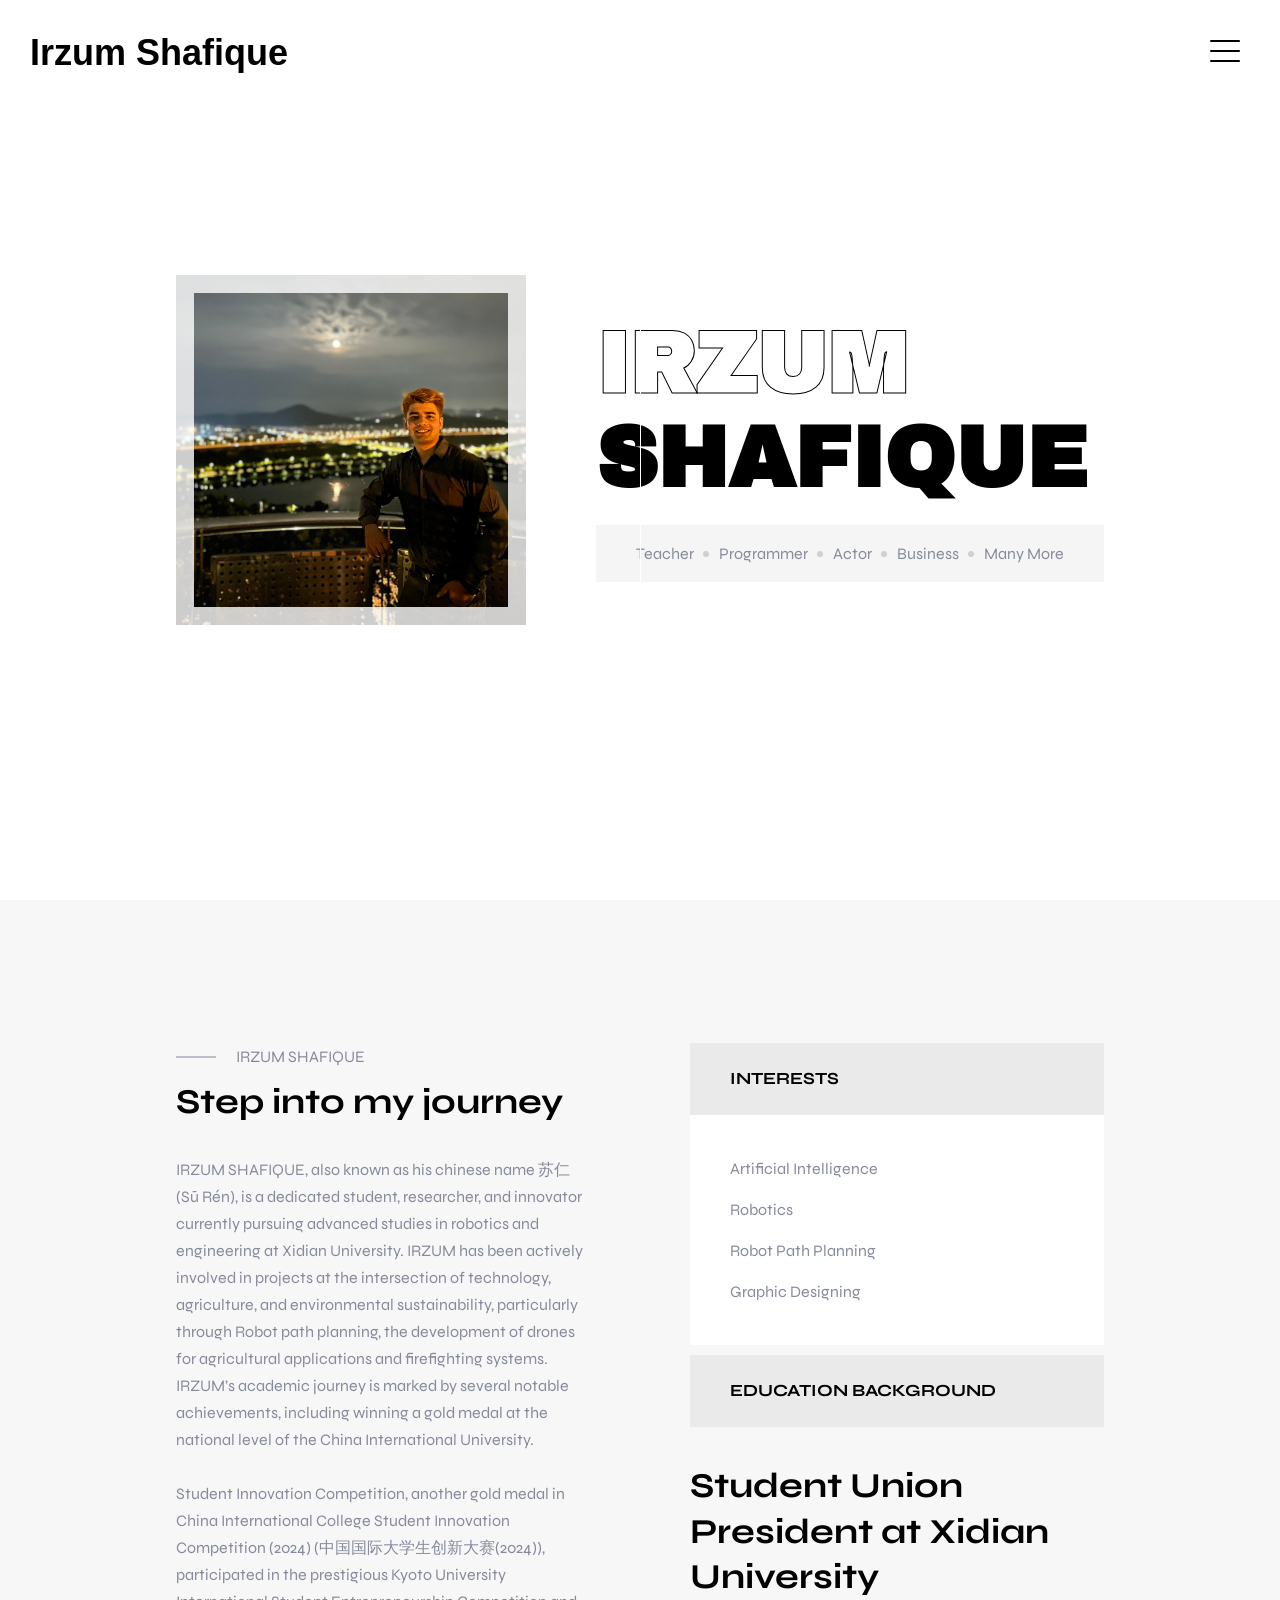
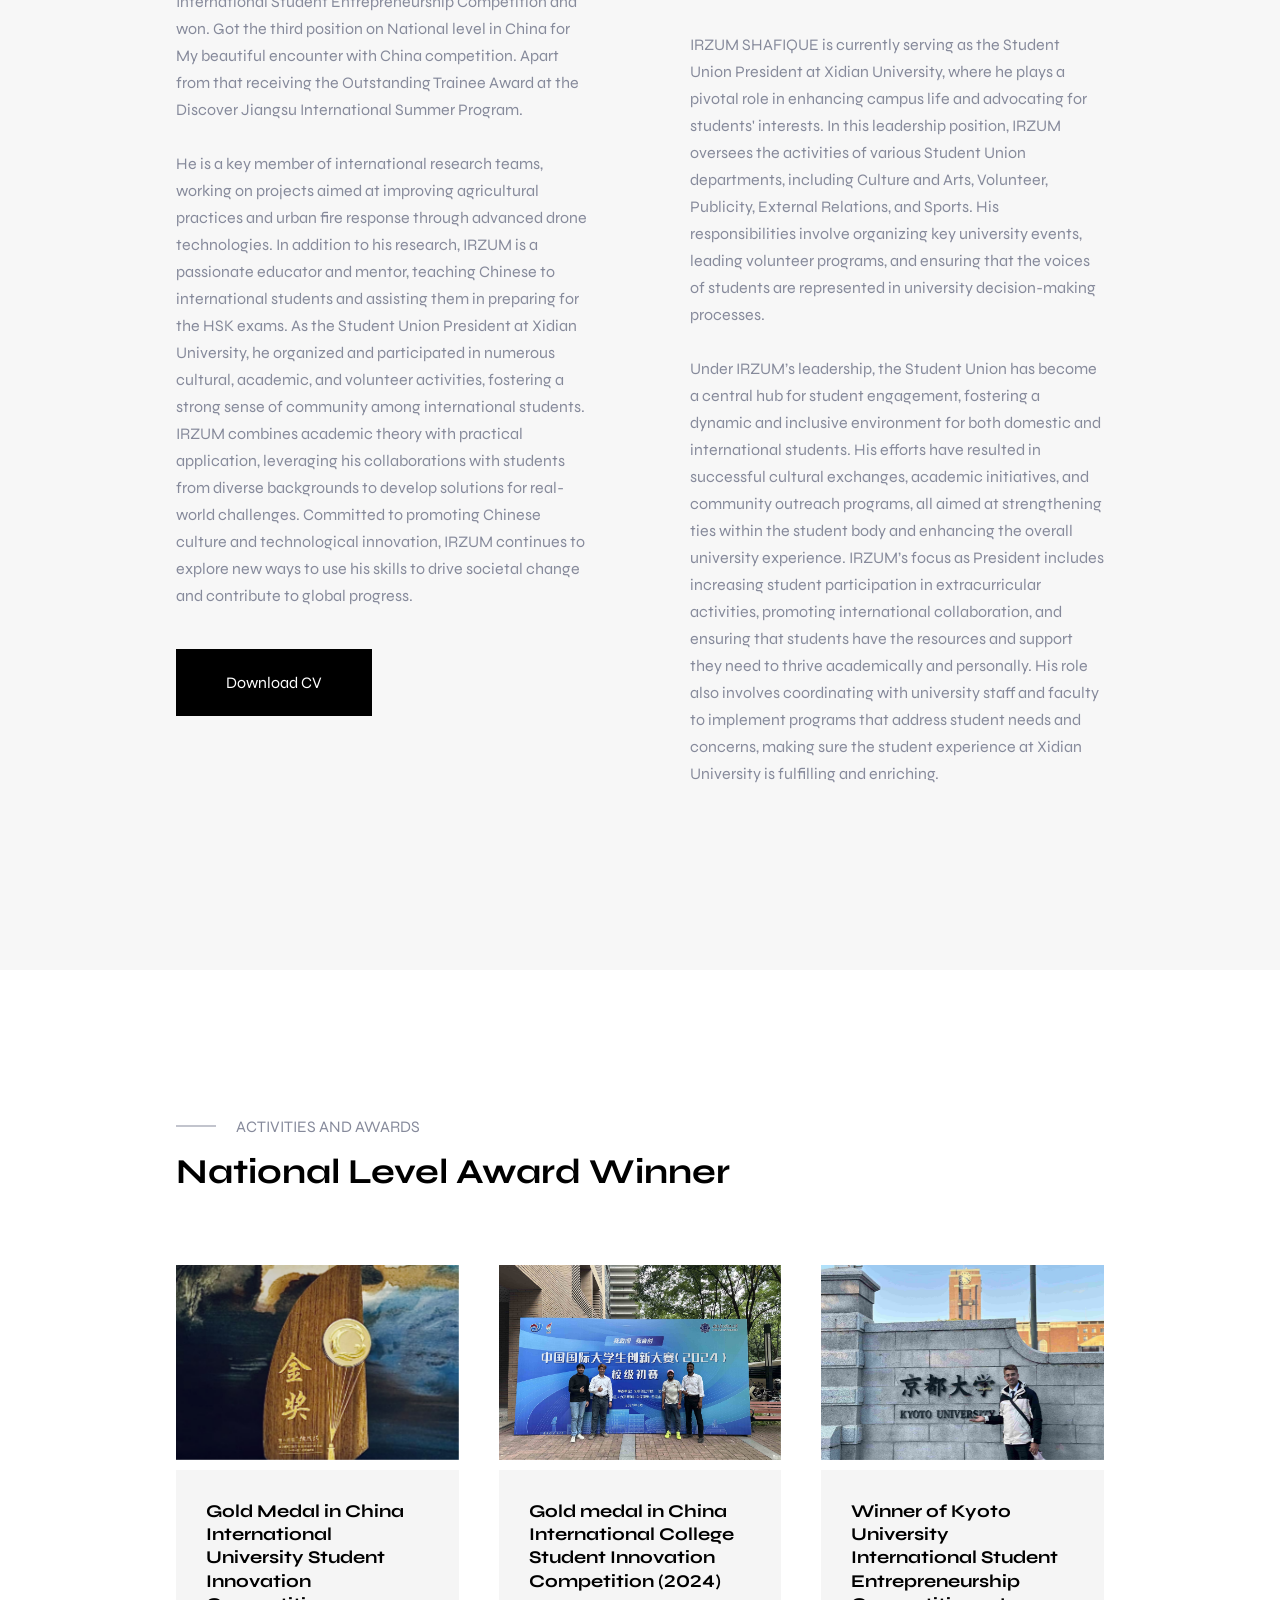
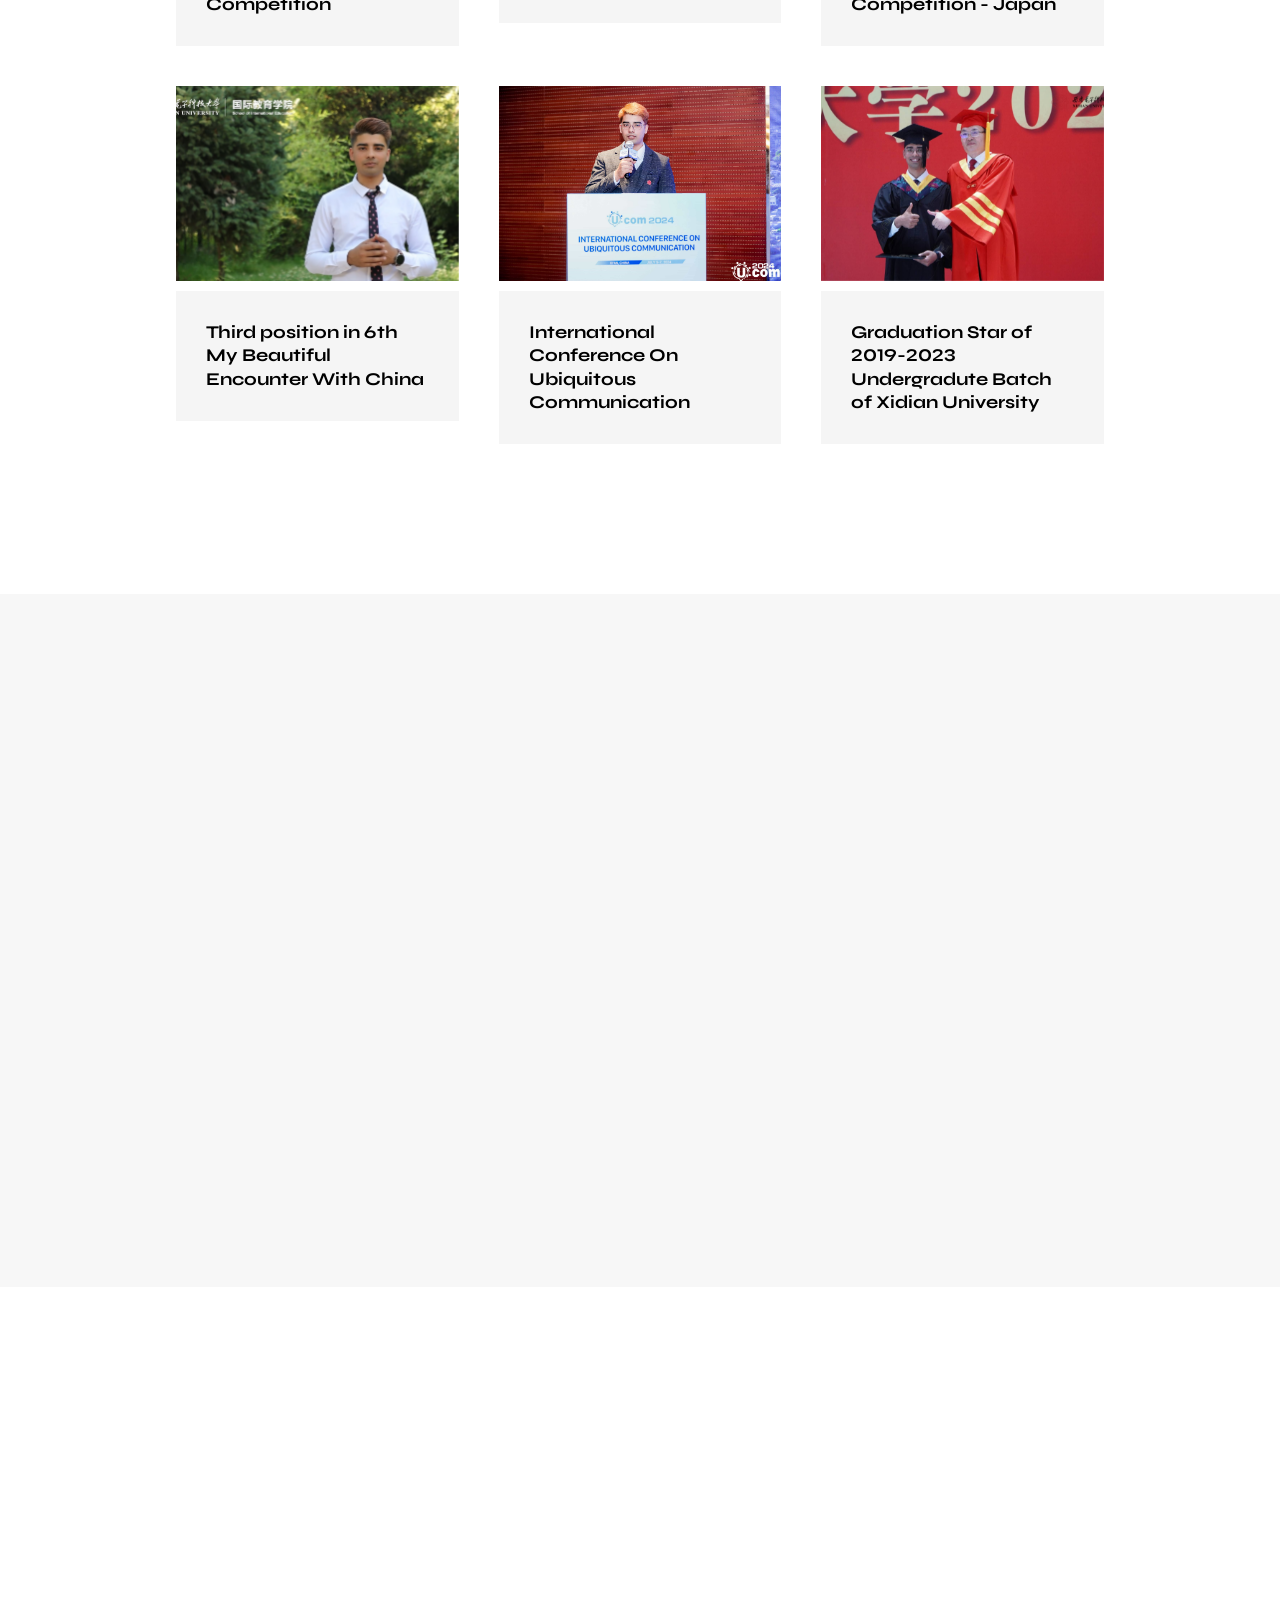
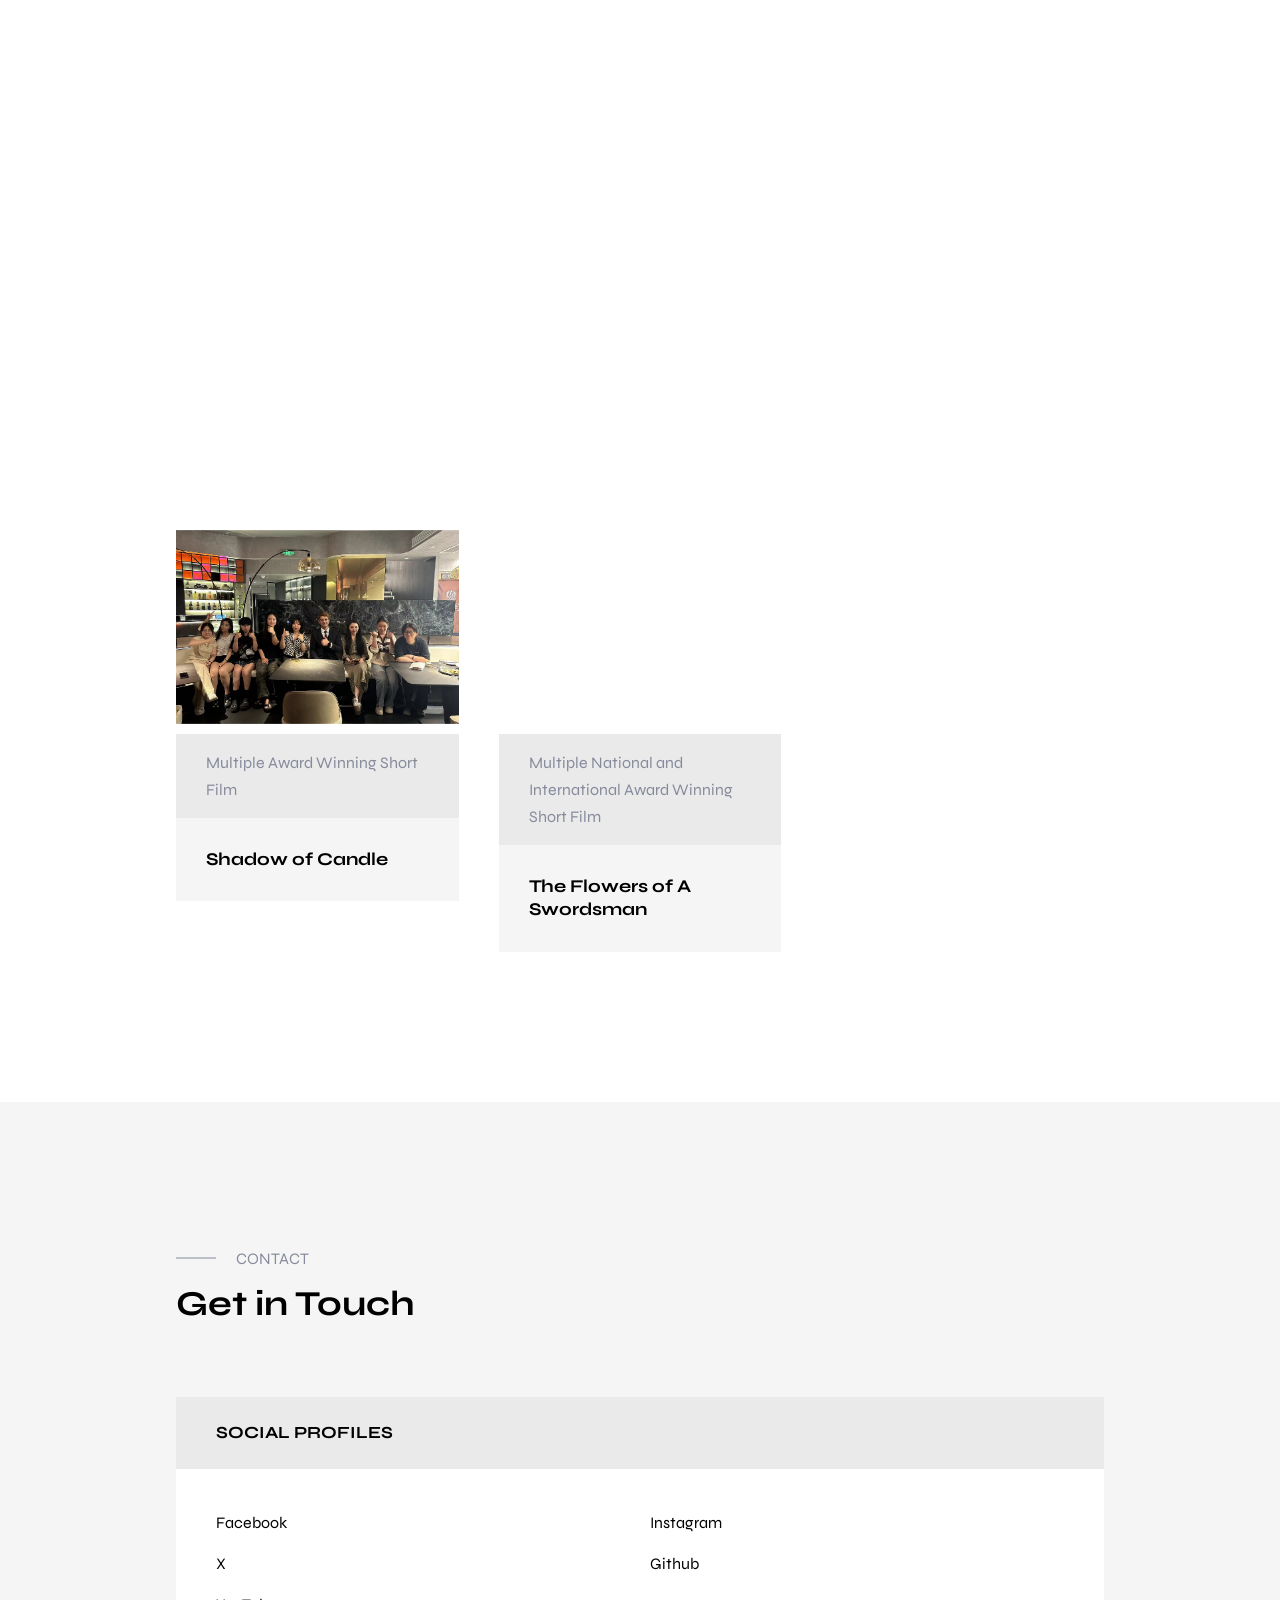
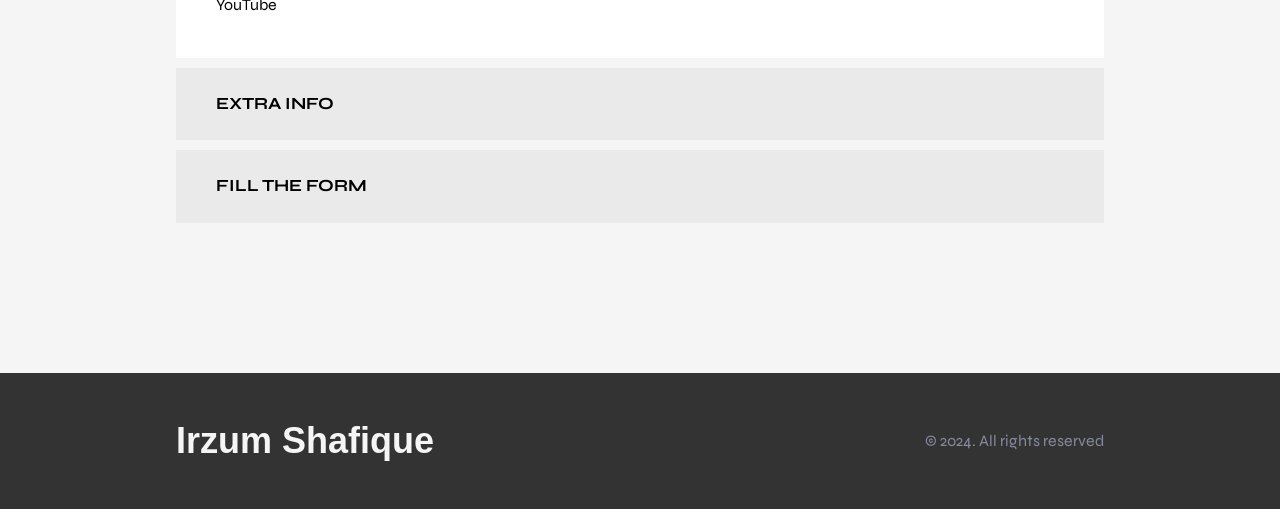
==== commit 1f70559b: "Add files via upload" ====
--- a/index.html
+++ b/index.html
@@ -905,9 +905,12 @@
                         <div class="logo wow fadeInLeft" data-wow-duration="1s">
                             <h2 style="font-weight: 800; font-family: 'Segoe UI', Tahoma, Geneva, Verdana, sans-serif; color: whitesmoke;">Irzum Shafique</h2>
                         </div>
-                        <div class="text wow fadeInLeft" data-wow-duration="1s" data-wow-delay="0.2s">
-                            <p style="font-size: 9px;">Made with ❤️ by <a class="line_effect" href="https://github.com/zamidmustefa" target="_blank">ZamidMustefa</a></p>
-                        </div>
+                       <!-- Copyright -->
+						<div class="copyright">
+							<ul class="menu">
+								<li>&copy; 2024. All rights reserved</li>
+							</ul>
+						</div>
                     </div>
                 </div>
             </div>
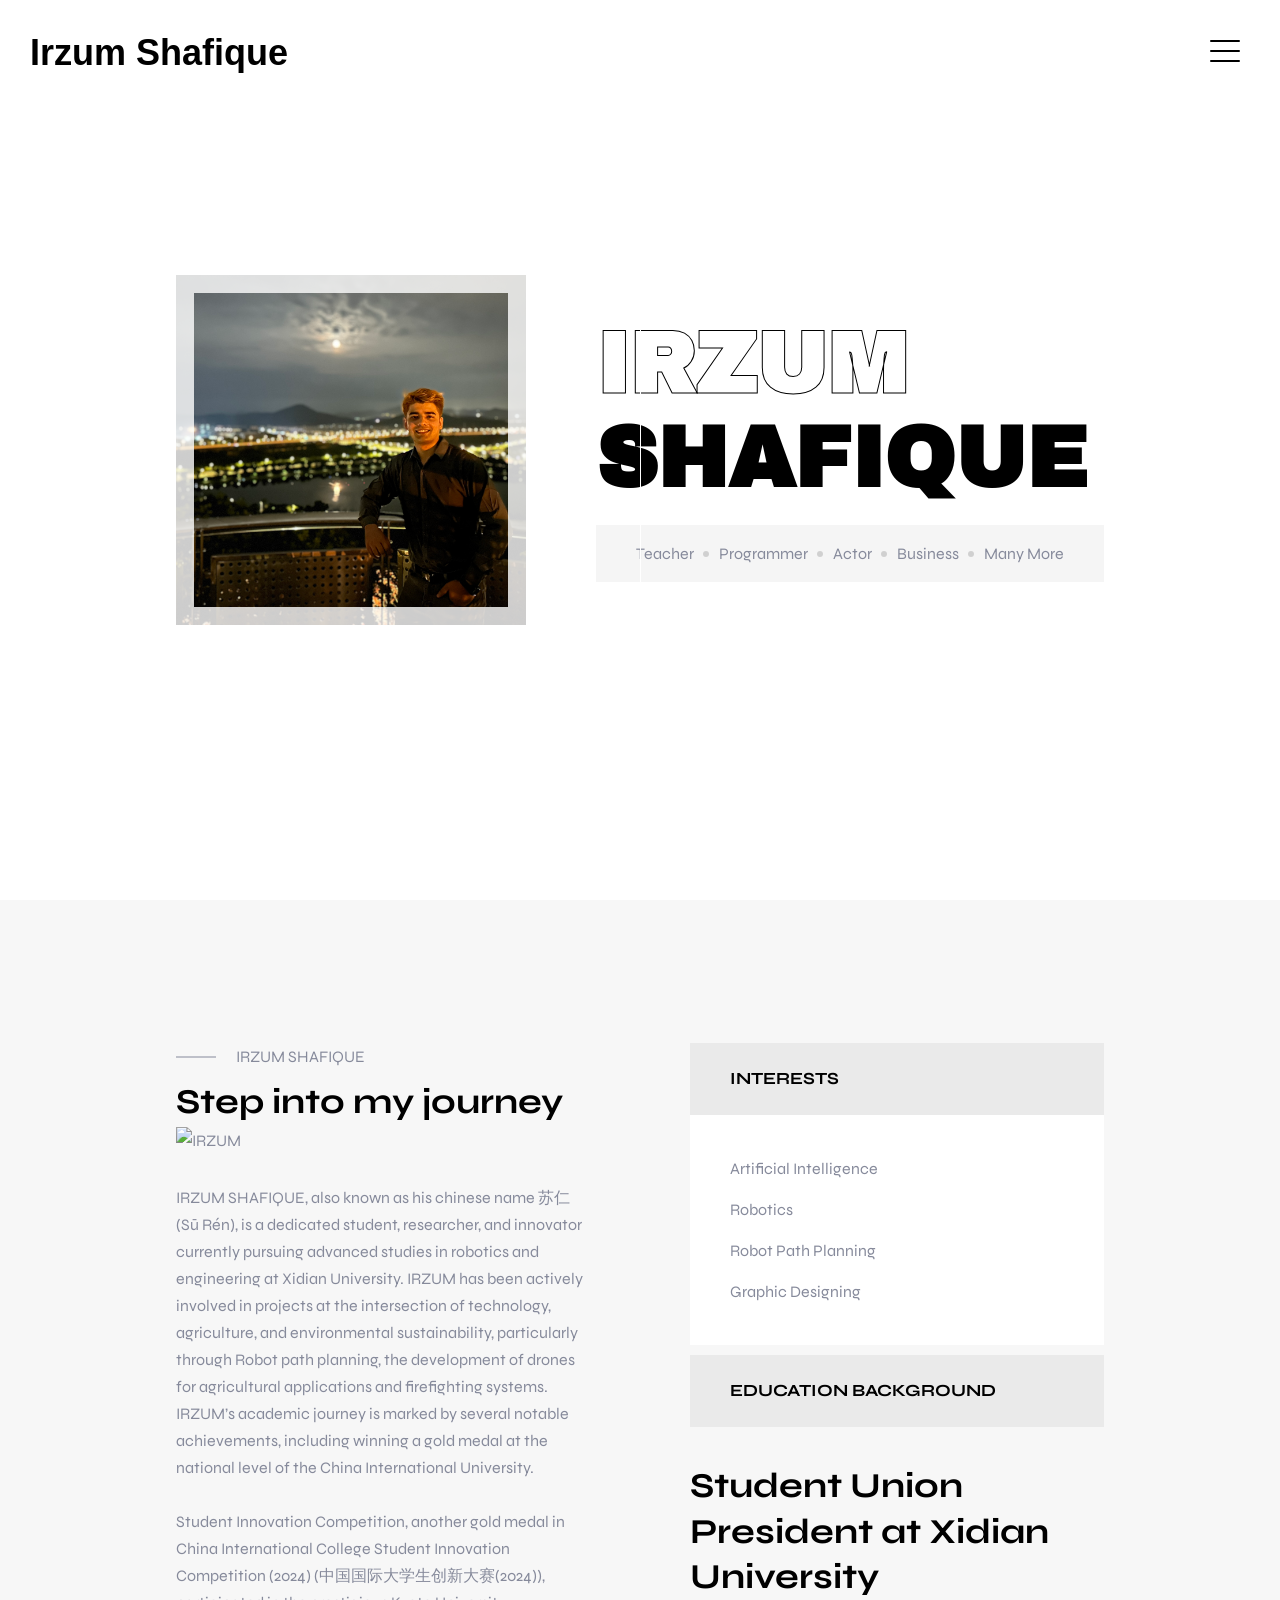
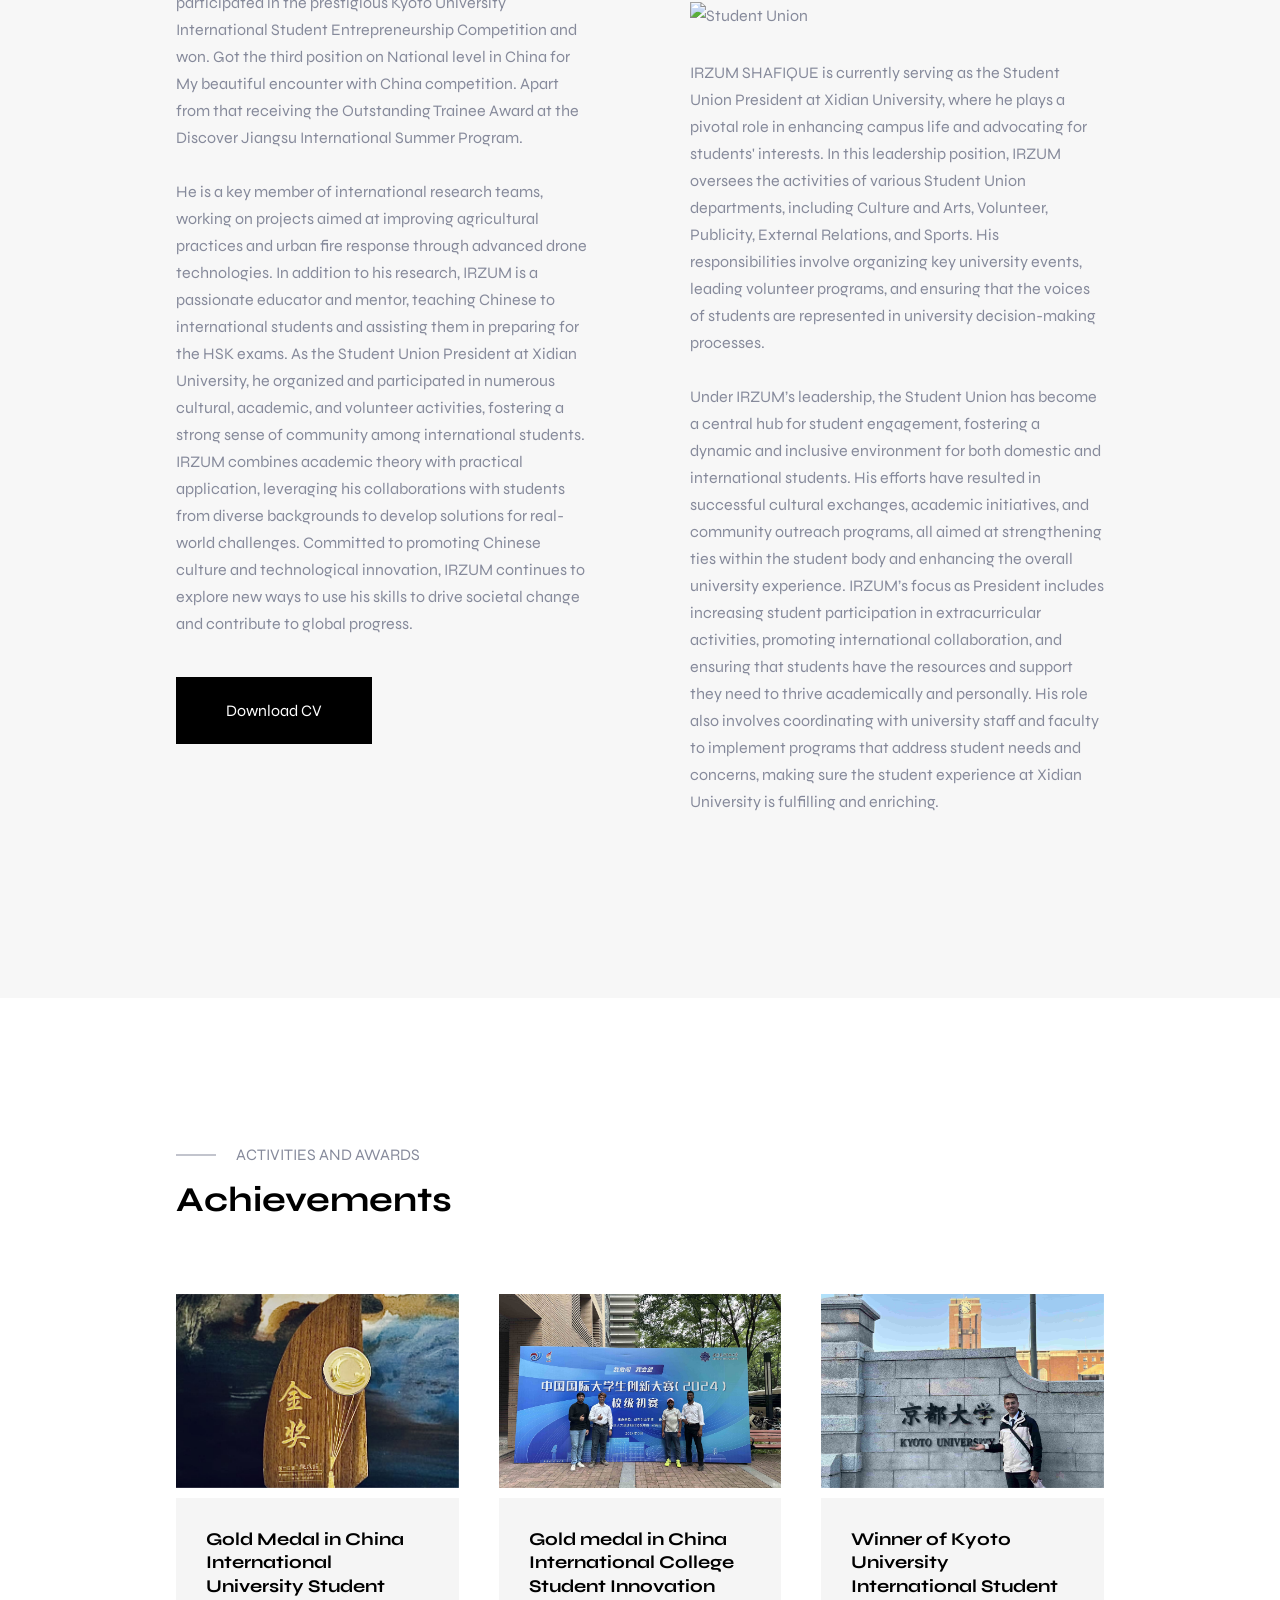
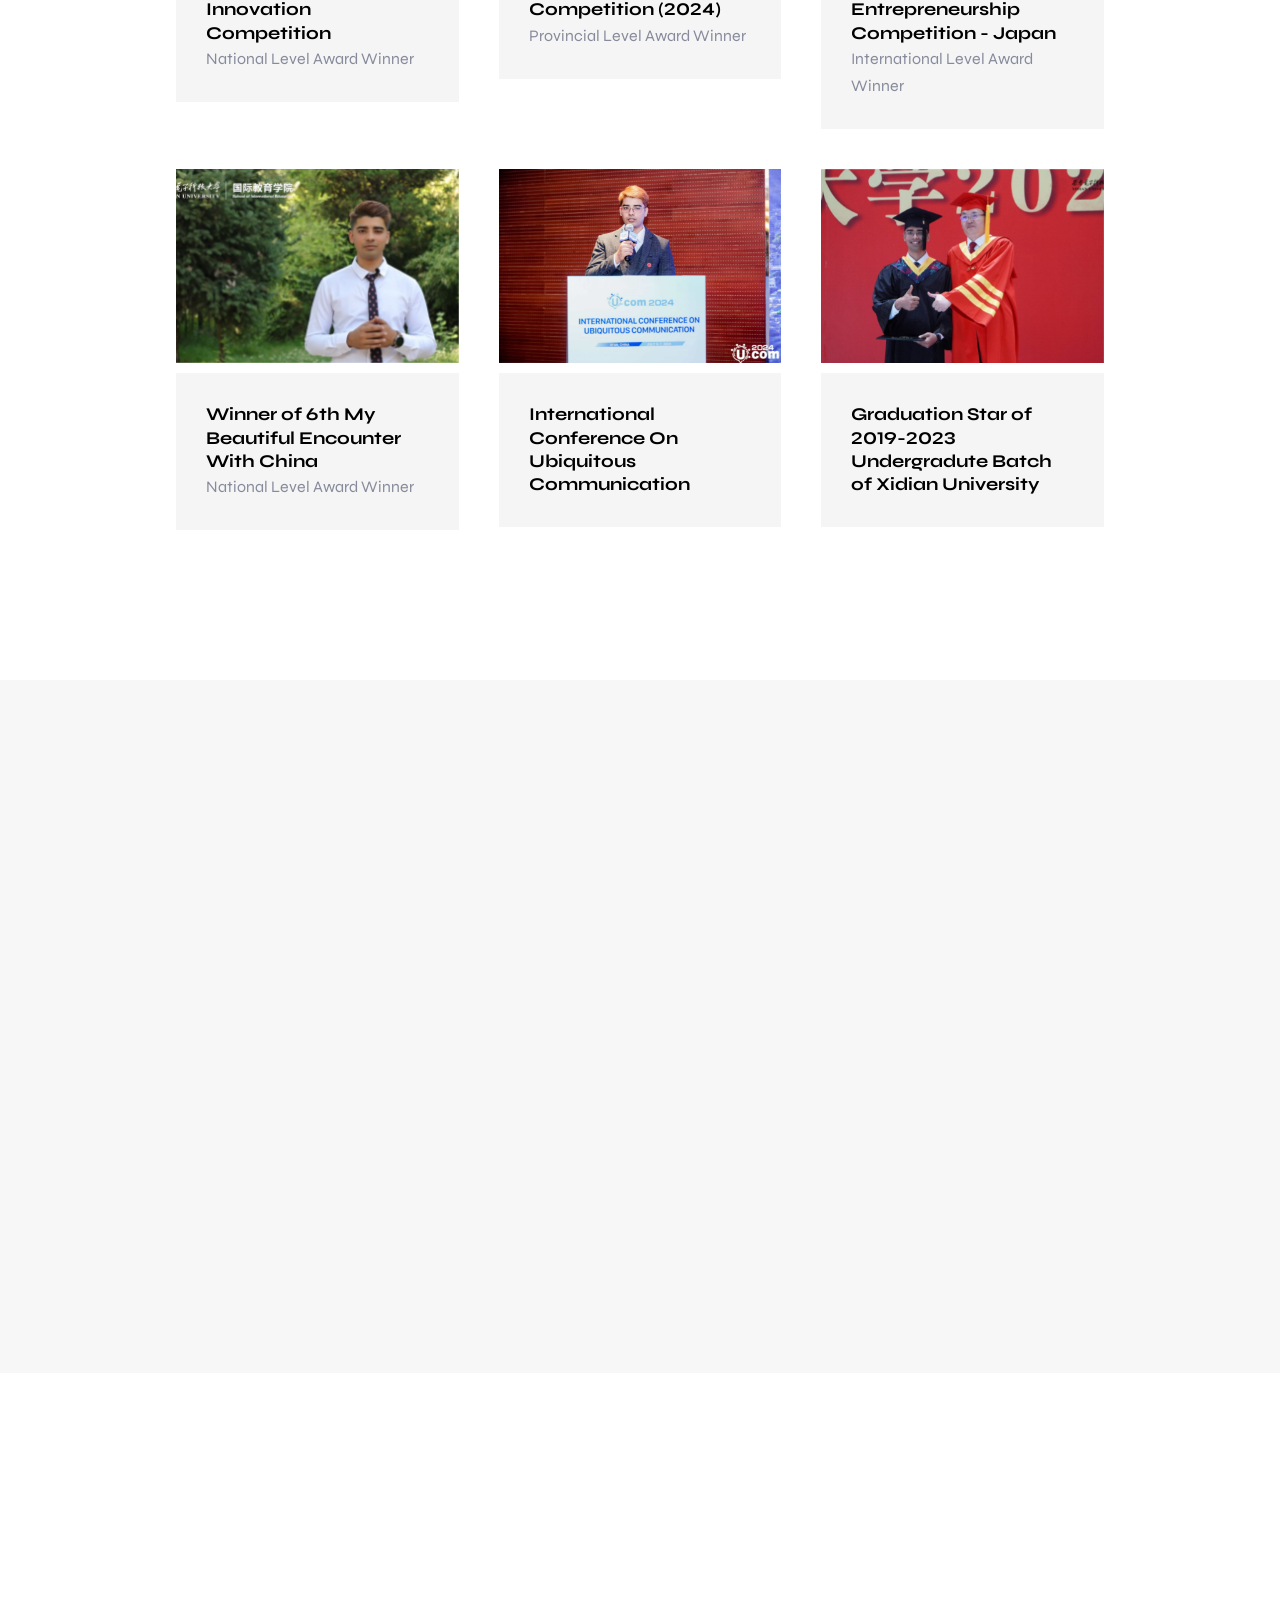
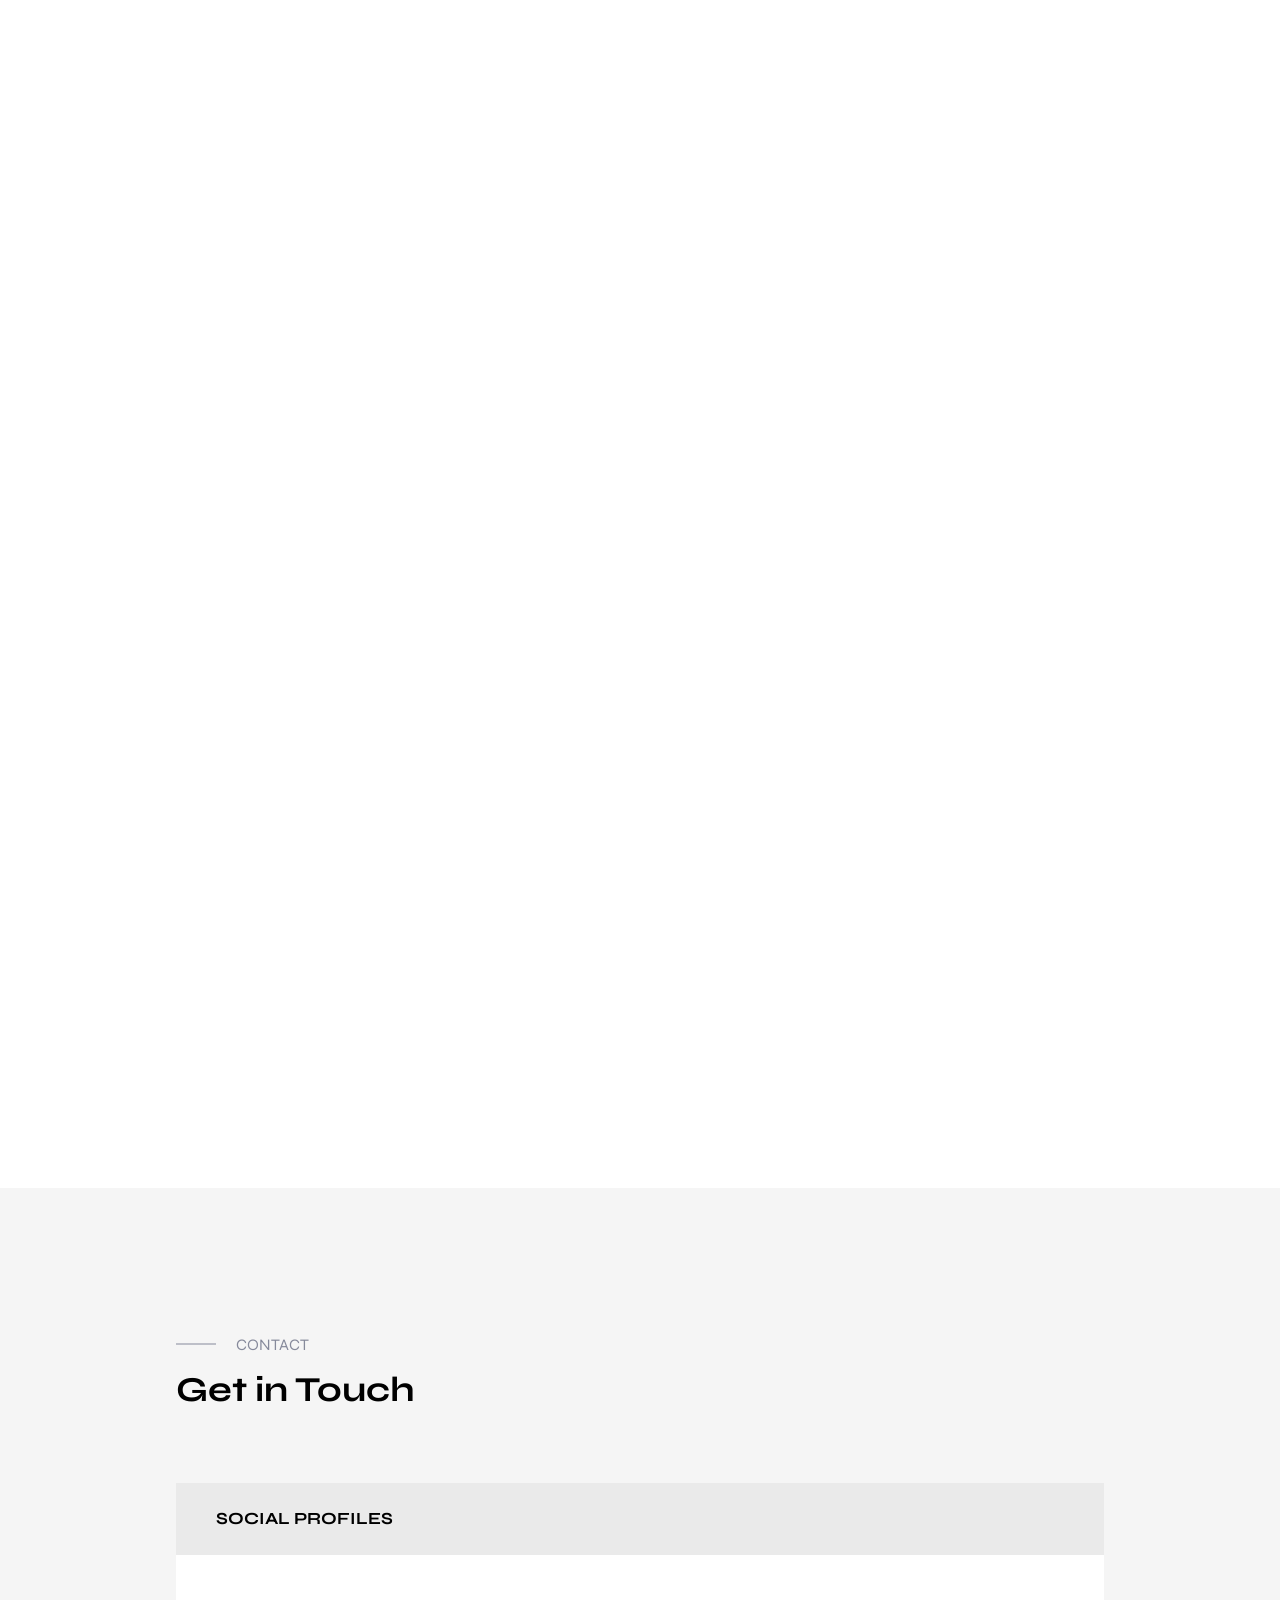
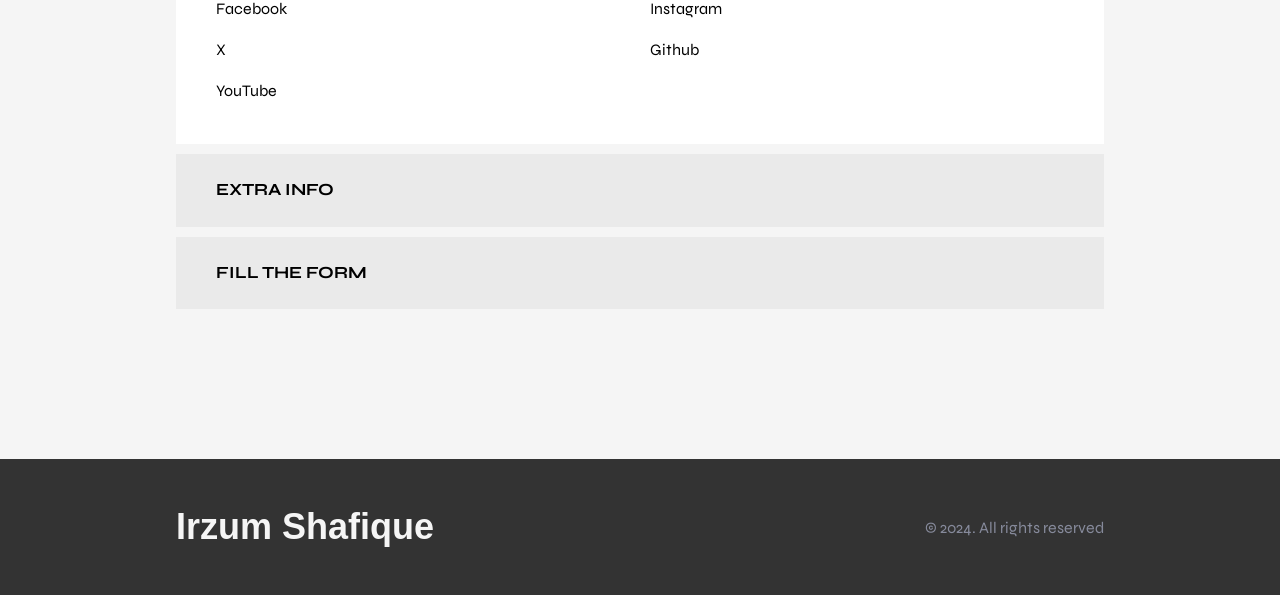
==== commit 909f33be: "Add files via upload" ====
--- a/index.html
+++ b/index.html
@@ -5,7 +5,7 @@
 
     <meta http-equiv="Content-Type" content="text/html; charset=utf-8" />
 
-    <meta name="description" content="Name of your web site">
+    <meta name="description" content="IRZUM SHAFIQUE">
     <meta name="author" content="Marketify">
 
     <meta name="viewport" content="width=device-width, initial-scale=1, maximum-scale=1">
@@ -136,6 +136,7 @@
                             <div class="erling_tm_title">
                                 <span>IRZUM SHAFIQUE</span>
                                 <h3>Step into my journey</h3>
+                                <img src="img/school/pic04.jpg" alt="IRZUM" width="500" height="333">
                             </div>
                             <div class="text">
                                 <p>IRZUM SHAFIQUE, also known as his chinese name 苏仁 (Sū Rén), is a dedicated student, researcher, and innovator currently pursuing advanced studies in robotics and engineering at Xidian University. IRZUM has been actively
@@ -213,6 +214,7 @@
                             <br>
                             <div class="erling_tm_title">
                                 <h3>Student Union President at Xidian University</h3>
+                                <img src="img/school/pic06.jpg" alt="Student Union" width="500" height="333">
                             </div>
                             <div class="text">
                                 <p>IRZUM SHAFIQUE is currently serving as the Student Union President at Xidian University, where he plays a pivotal role in enhancing campus life and advocating for students' interests. In this leadership position, IRZUM
@@ -240,7 +242,7 @@
                 <div class="container">
                     <div class="erling_tm_title wow fadeInLeft" data-wow-duration="1s">
                         <span>Activities and Awards</span>
-                        <h3>National Level Award Winner</h3>
+                        <h3>Achievements</h3>
                     </div>
                     <div class="news_list">
                         <ul>
@@ -254,6 +256,7 @@
                                     <div class="details">
                                         <div class="title">
                                             <h3><a class="text_hover_effect" href="index.html#">Gold Medal in China International University Student Innovation Competition</a></h3>
+                                            <p>National Level Award Winner</p>
                                         </div>
                                     </div>
 
@@ -281,6 +284,7 @@
                                     <div class="details">
                                         <div class="title">
                                             <h3><a class="text_hover_effect" href="index.html#">Gold medal in China International College Student Innovation Competition (2024)</a></h3>
+                                            <p>Provincial Level Award Winner</p>
                                         </div>
                                     </div>
 
@@ -306,6 +310,7 @@
                                     <div class="details">
                                         <div class="title">
                                             <h3><a class="text_hover_effect" href="index.html#">Winner of Kyoto University International Student Entrepreneurship Competition - Japan</a></h3>
+                                            <p>International Level Award Winner</p>
                                         </div>
                                     </div>
 
@@ -331,7 +336,8 @@
                                     </div>
                                     <div class="details">
                                         <div class="title">
-                                            <h3><a class="text_hover_effect" href="index.html#">Third position in 6th My Beautiful Encounter With China</a></h3>
+                                            <h3><a class="text_hover_effect" href="index.html#">Winner of 6th My Beautiful Encounter With China</a></h3>
+                                            <p>National Level Award Winner</p>
                                         </div>
                                     </div>
 
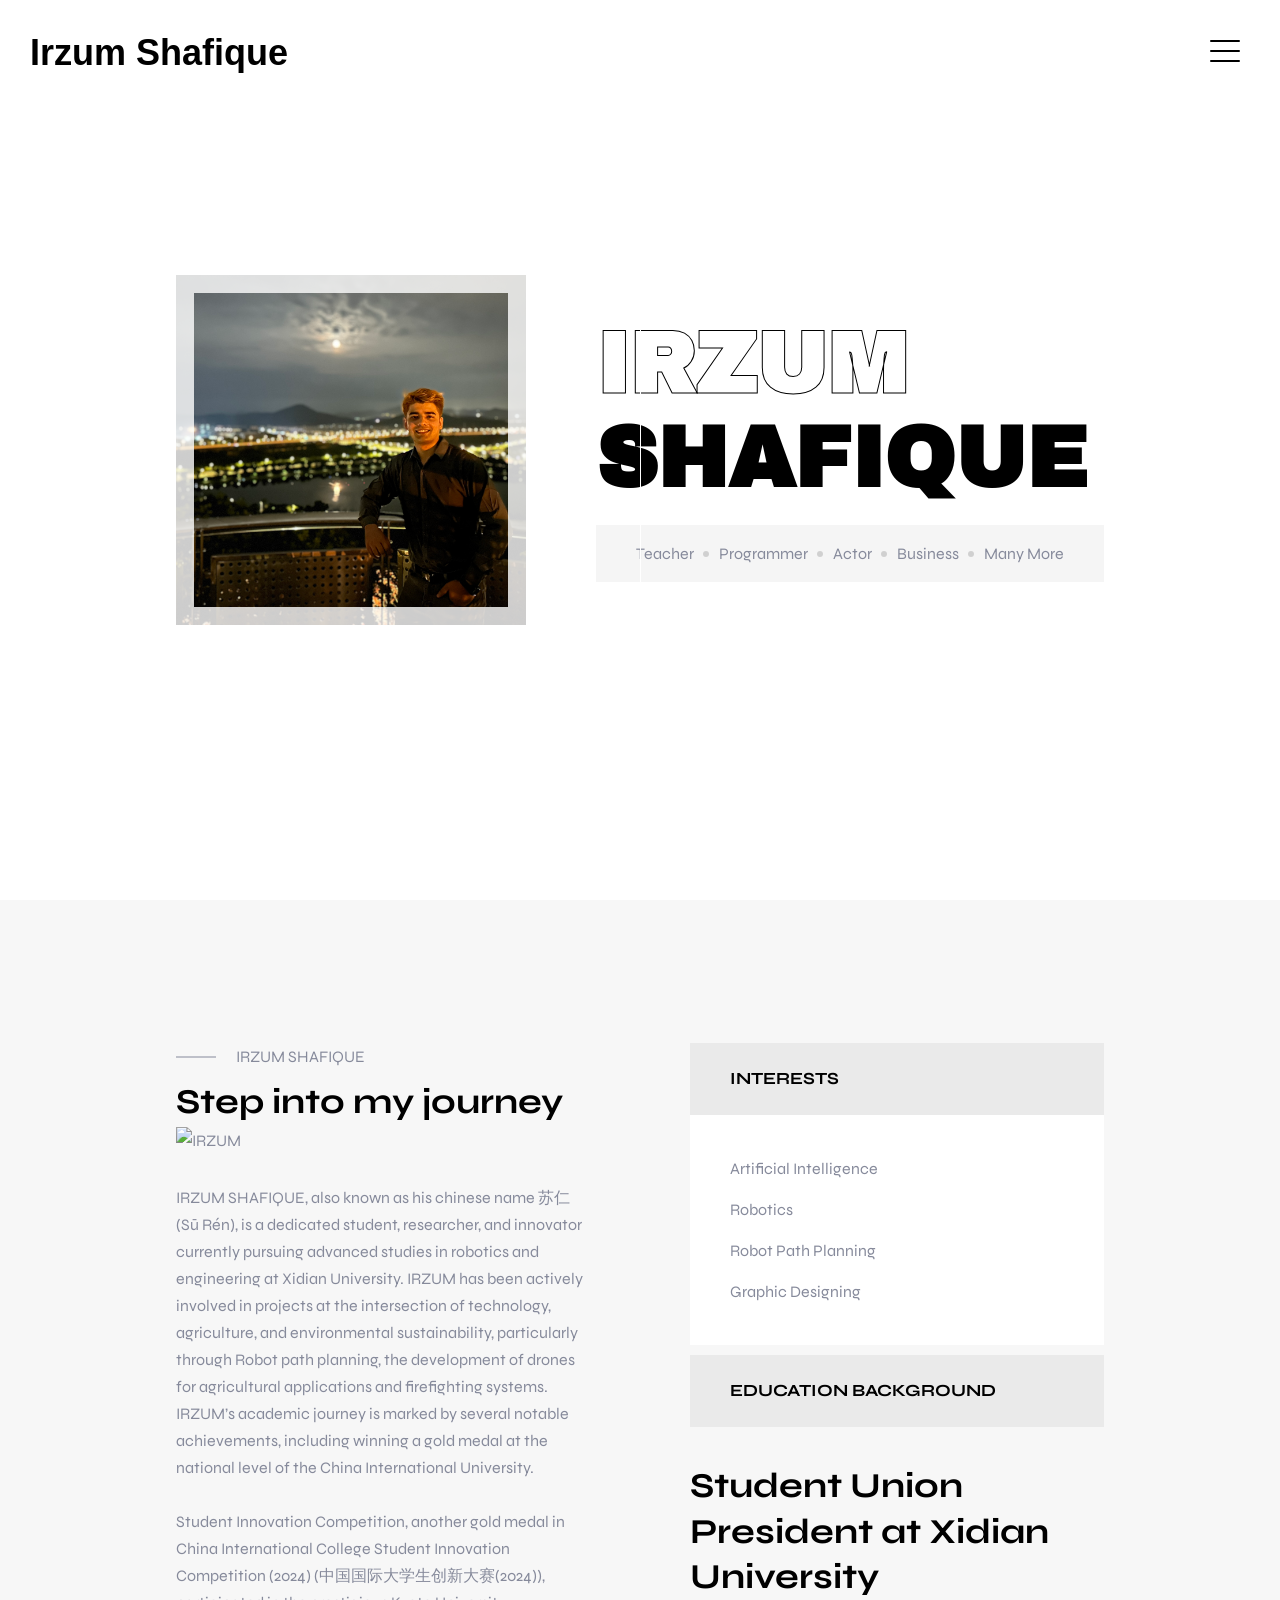
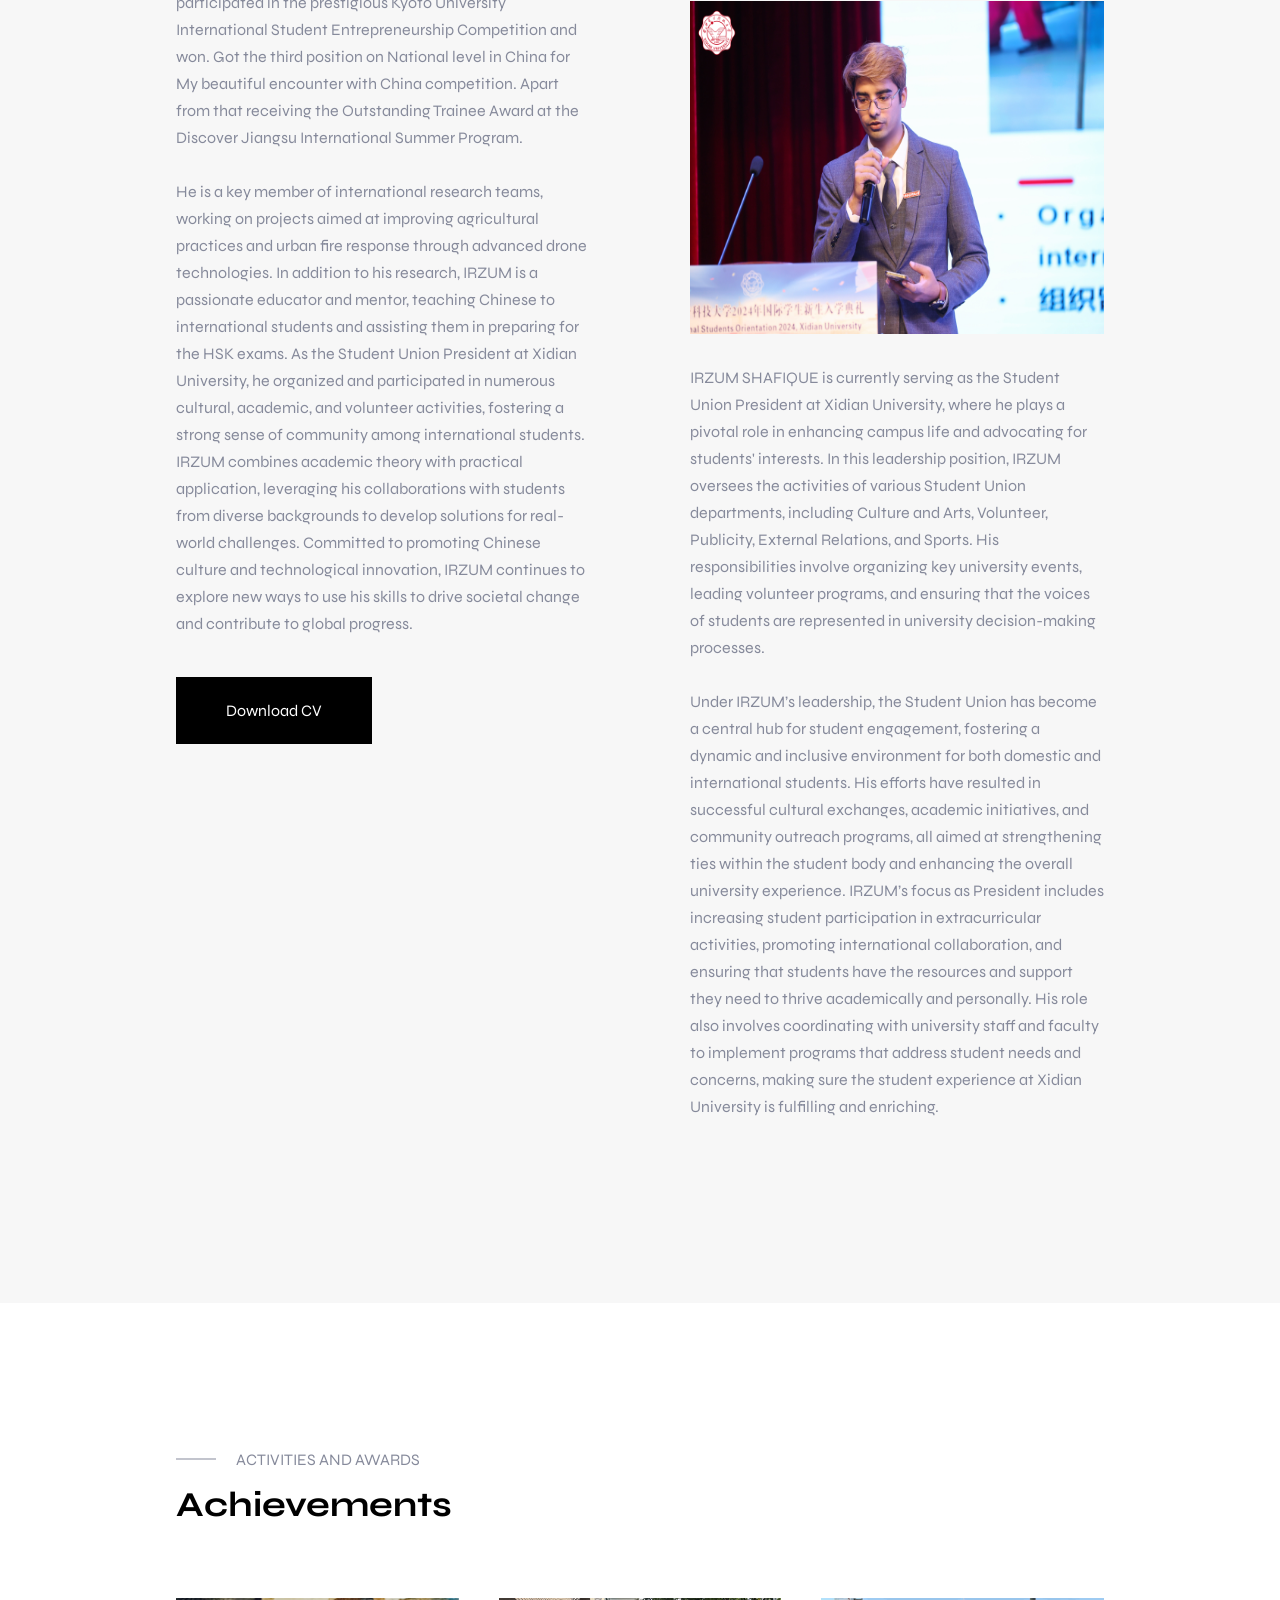
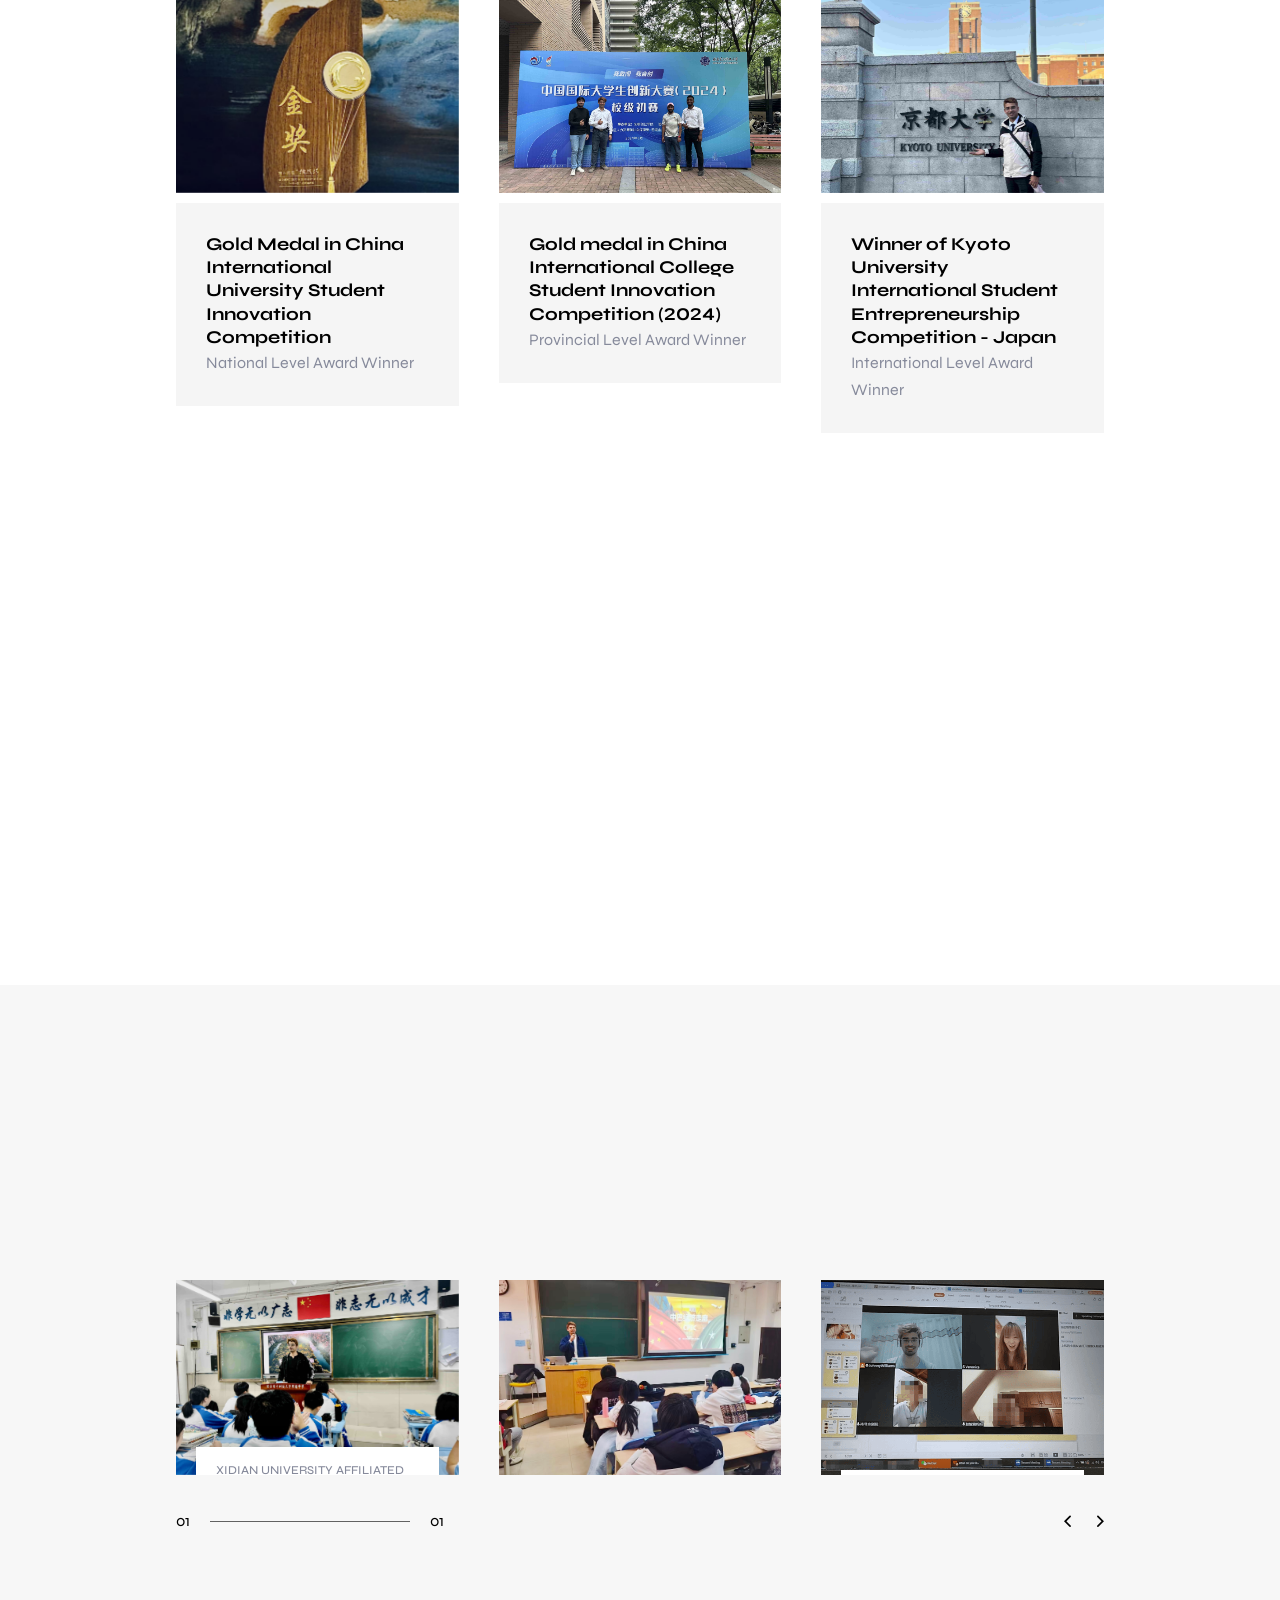
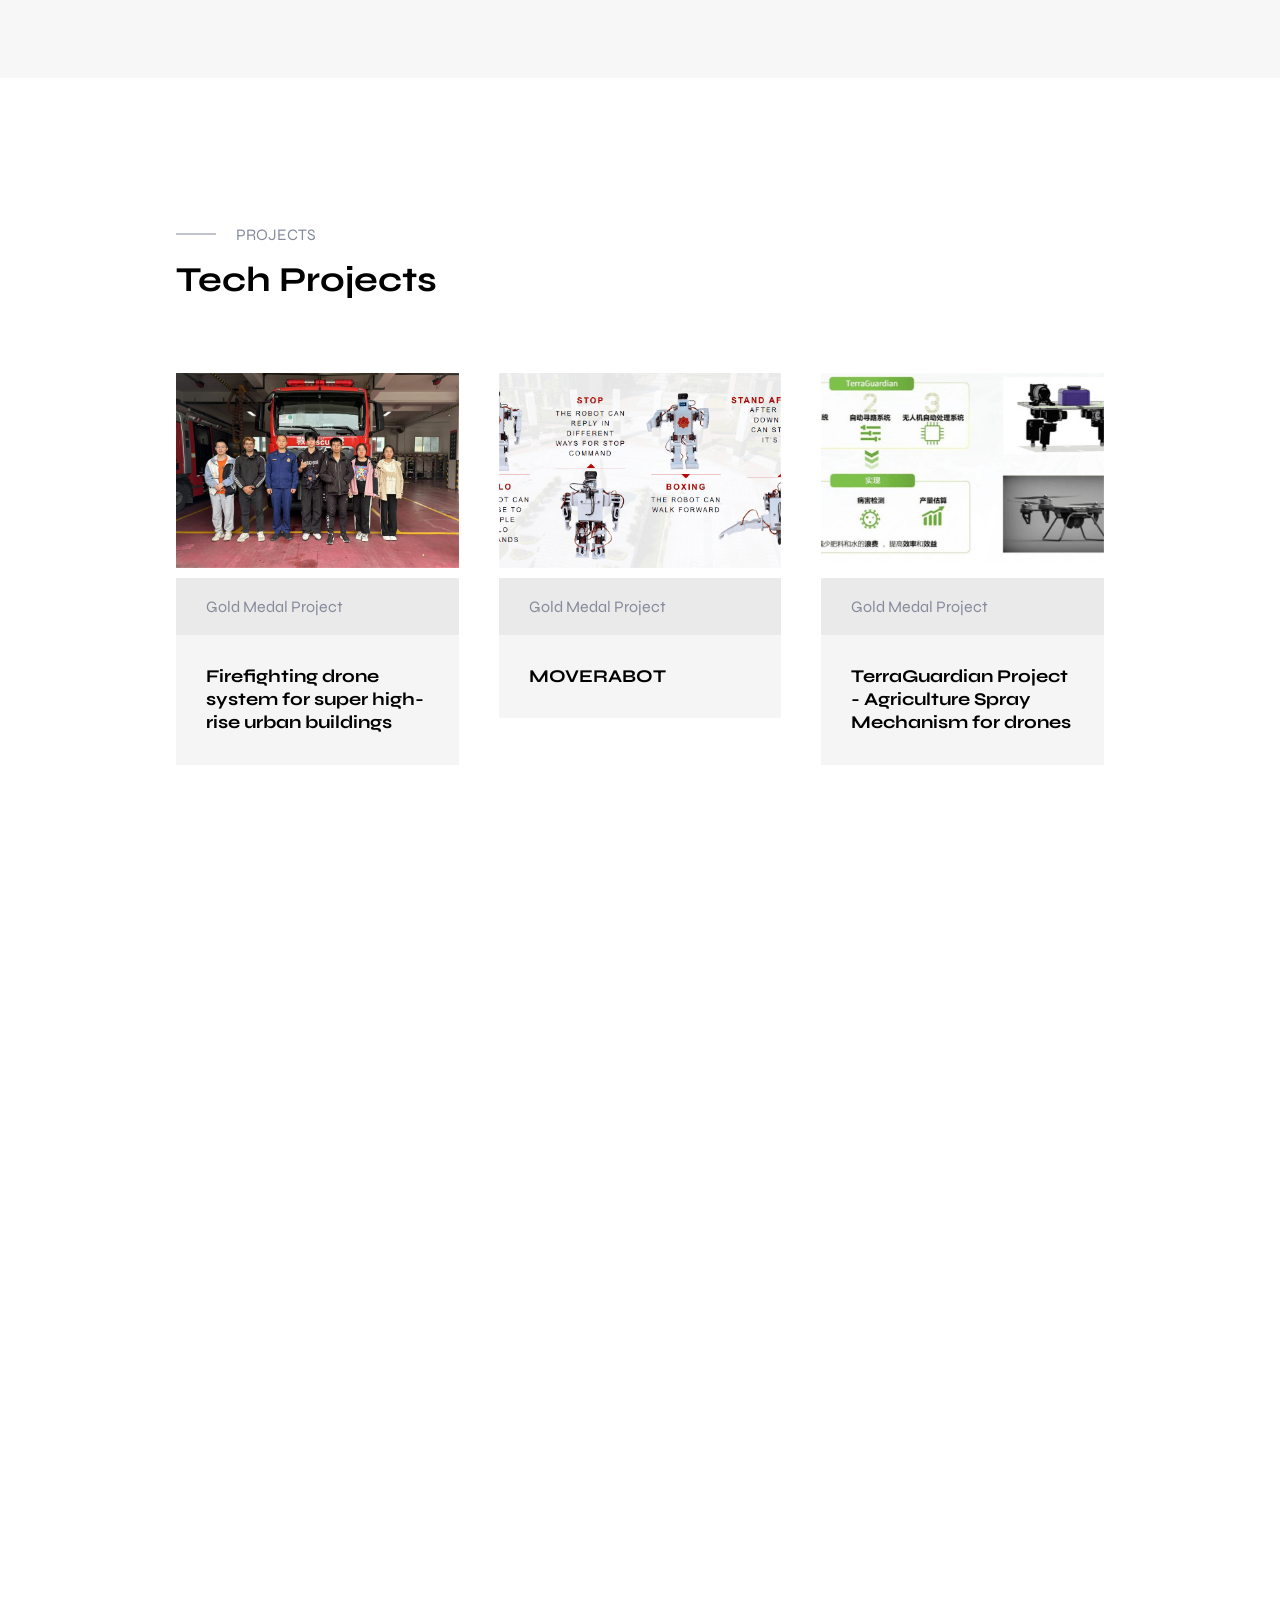
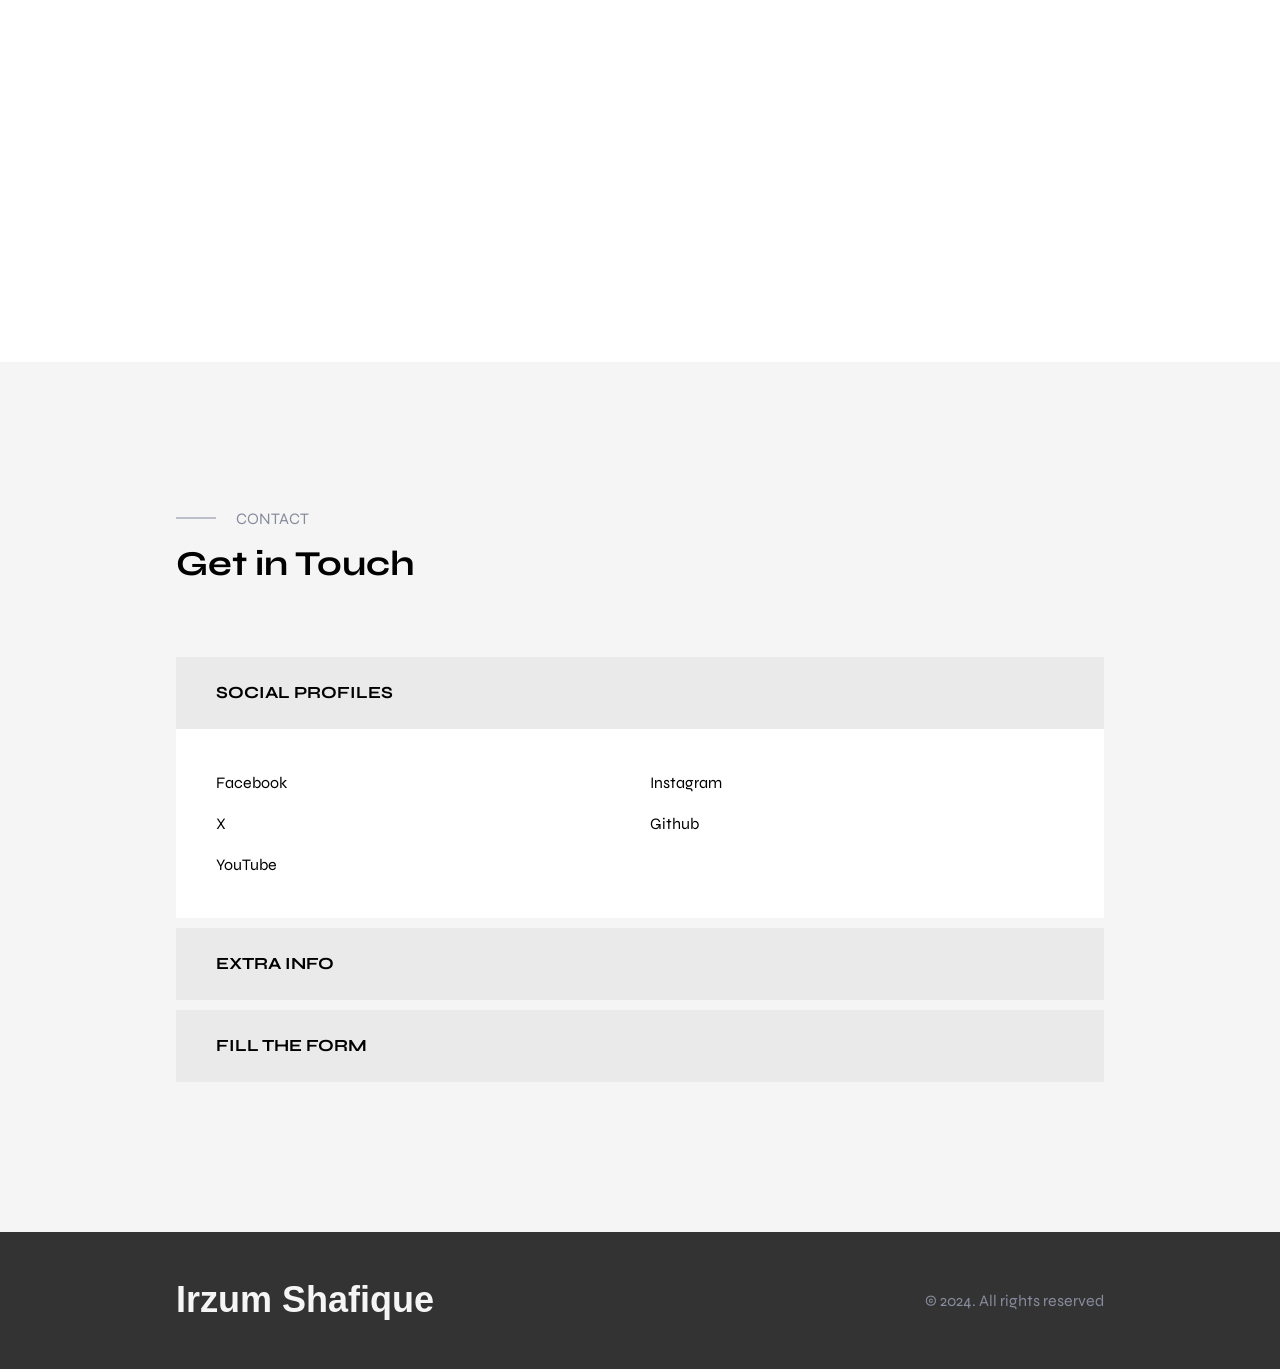
==== commit 13d706fd: "Add files via upload" ====
--- a/index.html
+++ b/index.html
@@ -779,6 +779,118 @@
 
                                 </div>
                             </li>
+                            
+                                <li class="wow fadeInLeft" data-wow-duration="1s">
+                                    <div class="list_inner">
+                                        <div class="image">
+                                            <img src="img/school/pic62.jpg" alt="" />
+                                            <div class="main" data-img-url="img/school/pic82.jpg"></div>
+                                            <a class="erling_tm_full_link" href="index.html#"></a>
+                                        </div>
+                                        <div class="details">
+                                            <div class="meta">
+                                                <span>New Year Greetings from the Southeast, Northwest and South" program at the Tang Paradise</span>
+                                            </div>
+                                            <div class="title">
+                                                <h3><a class="text_hover_effect" href="index.html#">CCTV</a></h3>
+                                            </div>
+                                        </div>
+    
+                                        <!-- Modalbox Info Start -->
+                                        <div class="news_hidden_details">
+                                            <div class="news_popup_informations">
+                                                <div class="text">
+                                                    <img src="img/school/pic83.jpg" alt="">
+                                                    <img src="img/school/pic84.png" alt="">
+                                                </div>
+                                            </div>
+                                        </div>
+                                        <!-- /Modalbox Info End -->
+    
+                                    </div>
+                                </li>
+                                <li class="wow fadeInLeft" data-wow-duration="1s">
+                                    <div class="list_inner">
+                                        <div class="image">
+                                            <img src="img/school/pic85.png" alt="" />
+                                            <div class="main" data-img-url="img/school/pic85.png"></div>
+                                            <a class="erling_tm_full_link" href="index.html#"></a>
+                                        </div>
+                                        <div class="details">
+                                            <div class="meta">
+                                                <span>Mid-Autumn Festival Gala special program "Send you a blessing"</span>
+                                            </div>
+                                            <div class="title">
+                                                <h3><a class="text_hover_effect" href="index.html#">Shaanxi TV</a></h3>
+                                            </div>
+                                        </div>
+    
+                                        <!-- Modalbox Info Start -->
+                                        <div class="news_hidden_details">
+                                            <div class="news_popup_informations">
+                                                <div class="text">
+                                                    <img src="img/school/pic86.png" alt="">
+                                                    <img src="img/school/pic87.png" alt="">
+                                                </div>
+                                            </div>
+                                        </div>
+                                        <!-- /Modalbox Info End -->
+    
+                                    </div>
+                                </li>
+                                <li class="wow fadeInLeft" data-wow-duration="1s">
+                                    <div class="list_inner">
+                                        <div class="image">
+                                            <img src="img/school/pic88.png" alt="" />
+                                            <div class="main" data-img-url="img/school/pic88.png"></div>
+                                            <a class="erling_tm_full_link" href="index.html#"></a>
+                                        </div>
+                                        <div class="details">
+                                            <div class="meta">
+                                                <span>Chinese New Year video of Xi'an</span>
+                                            </div>
+                                            <div class="title">
+                                                <h3><a class="text_hover_effect" href="index.html#">Xi'an Public Account</a></h3>
+                                            </div>
+                                        </div>
+    
+                                        <!-- Modalbox Info Start -->
+                                        <div class="news_hidden_details">
+                                            <div class="news_popup_informations">
+                                                <div class="text">
+                                                    <img src="img/school/pic89.png" alt="">
+                                                </div>
+                                            </div>
+                                        </div>
+                                        <!-- /Modalbox Info End -->
+    
+                                    </div>
+                                </li>
+                                <li class="wow fadeInLeft" data-wow-duration="1s">
+                                    <div class="list_inner">
+                                        <div class="image">
+                                            <img src="img/school/pic90.png" alt="" />
+                                            <div class="main" data-img-url="img/school/pic90.png"></div>
+                                            <a class="erling_tm_full_link" href="index.html#"></a>
+                                        </div>
+                                        <div class="details">
+                                            <div class="meta">
+                                                <span>Xidian University's international student recruitment promotional video in 2022</span>
+                                            </div>
+                                            <div class="title">
+                                                <h3><a class="text_hover_effect" href="index.html#">Promotional Video</a></h3>
+                                            </div>
+                                        </div>
+    
+                                        <!-- Modalbox Info Start -->
+                                        <div class="news_hidden_details">
+                                            <div class="news_popup_informations">
+                                            </div>
+                                        </div>
+                                        <!-- /Modalbox Info End -->
+    
+                                    </div>
+                                </li>
                         </ul>
                     </div>
                 </div>
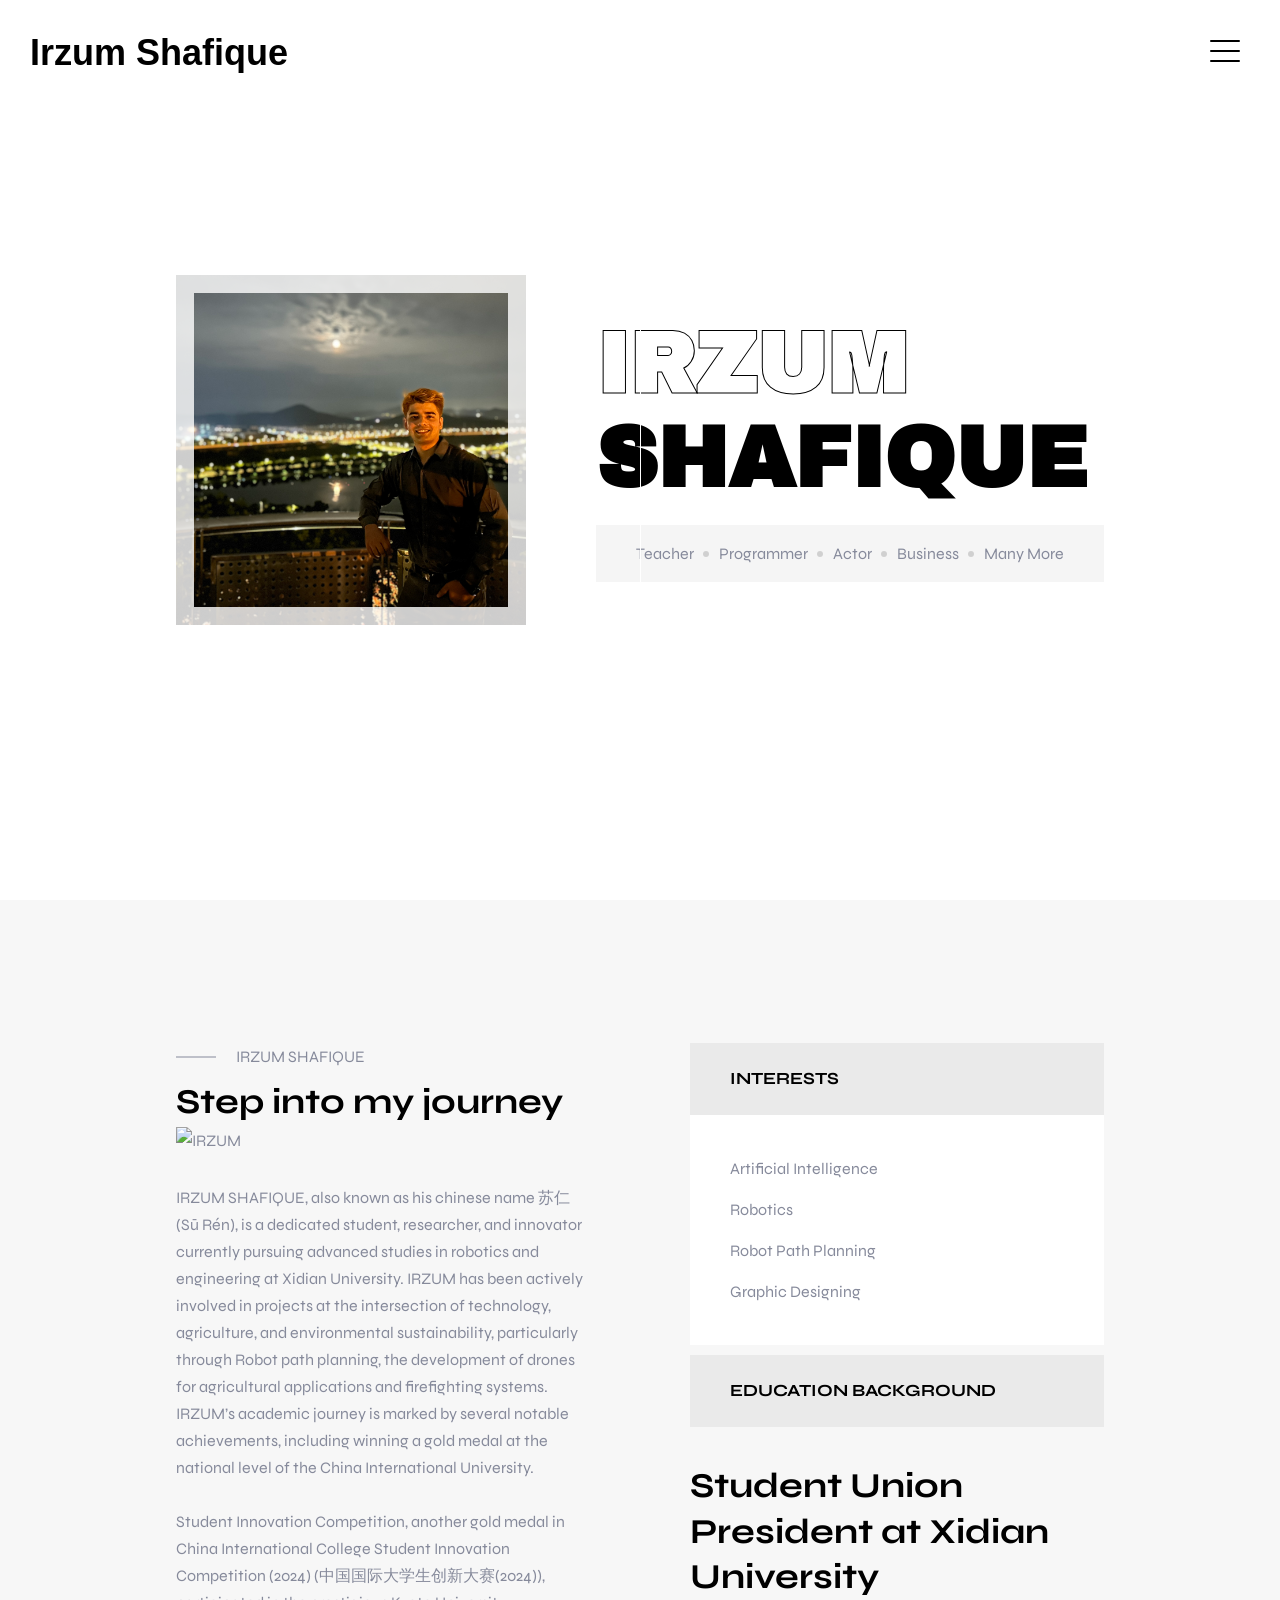
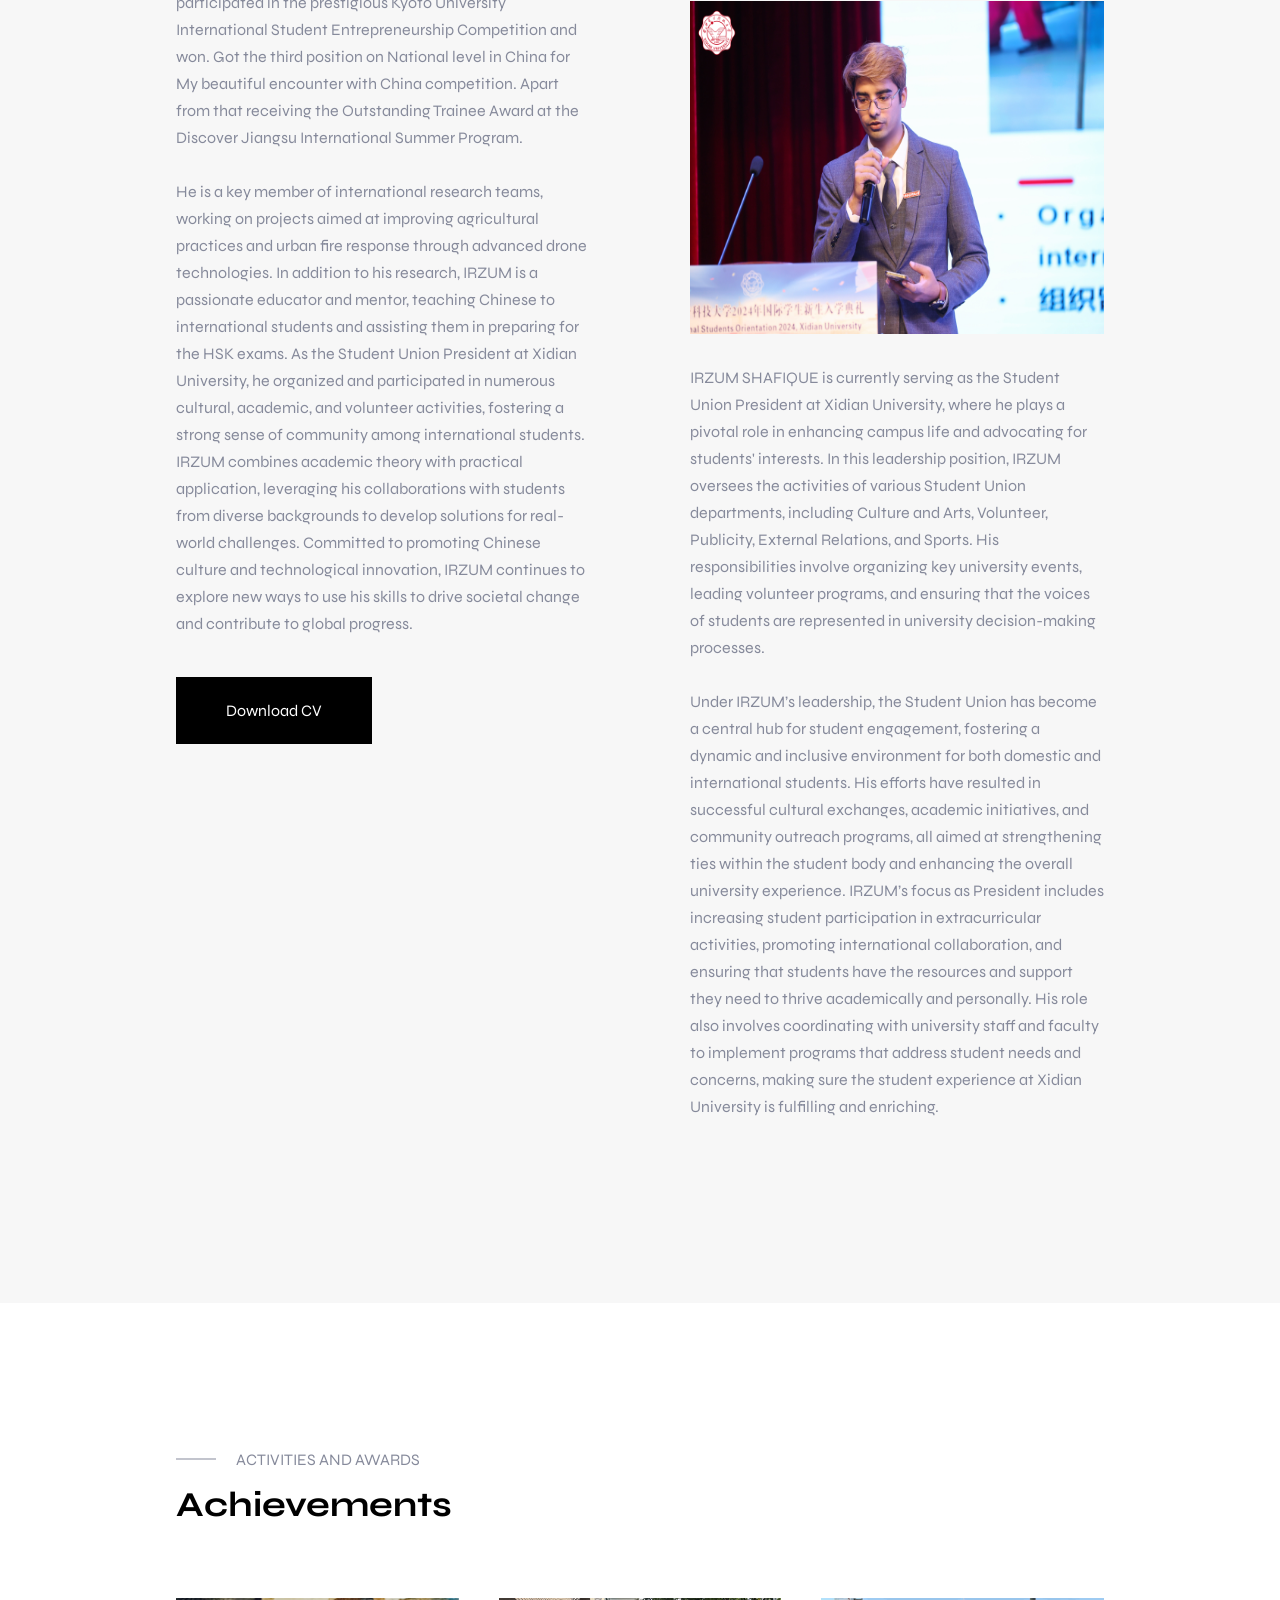
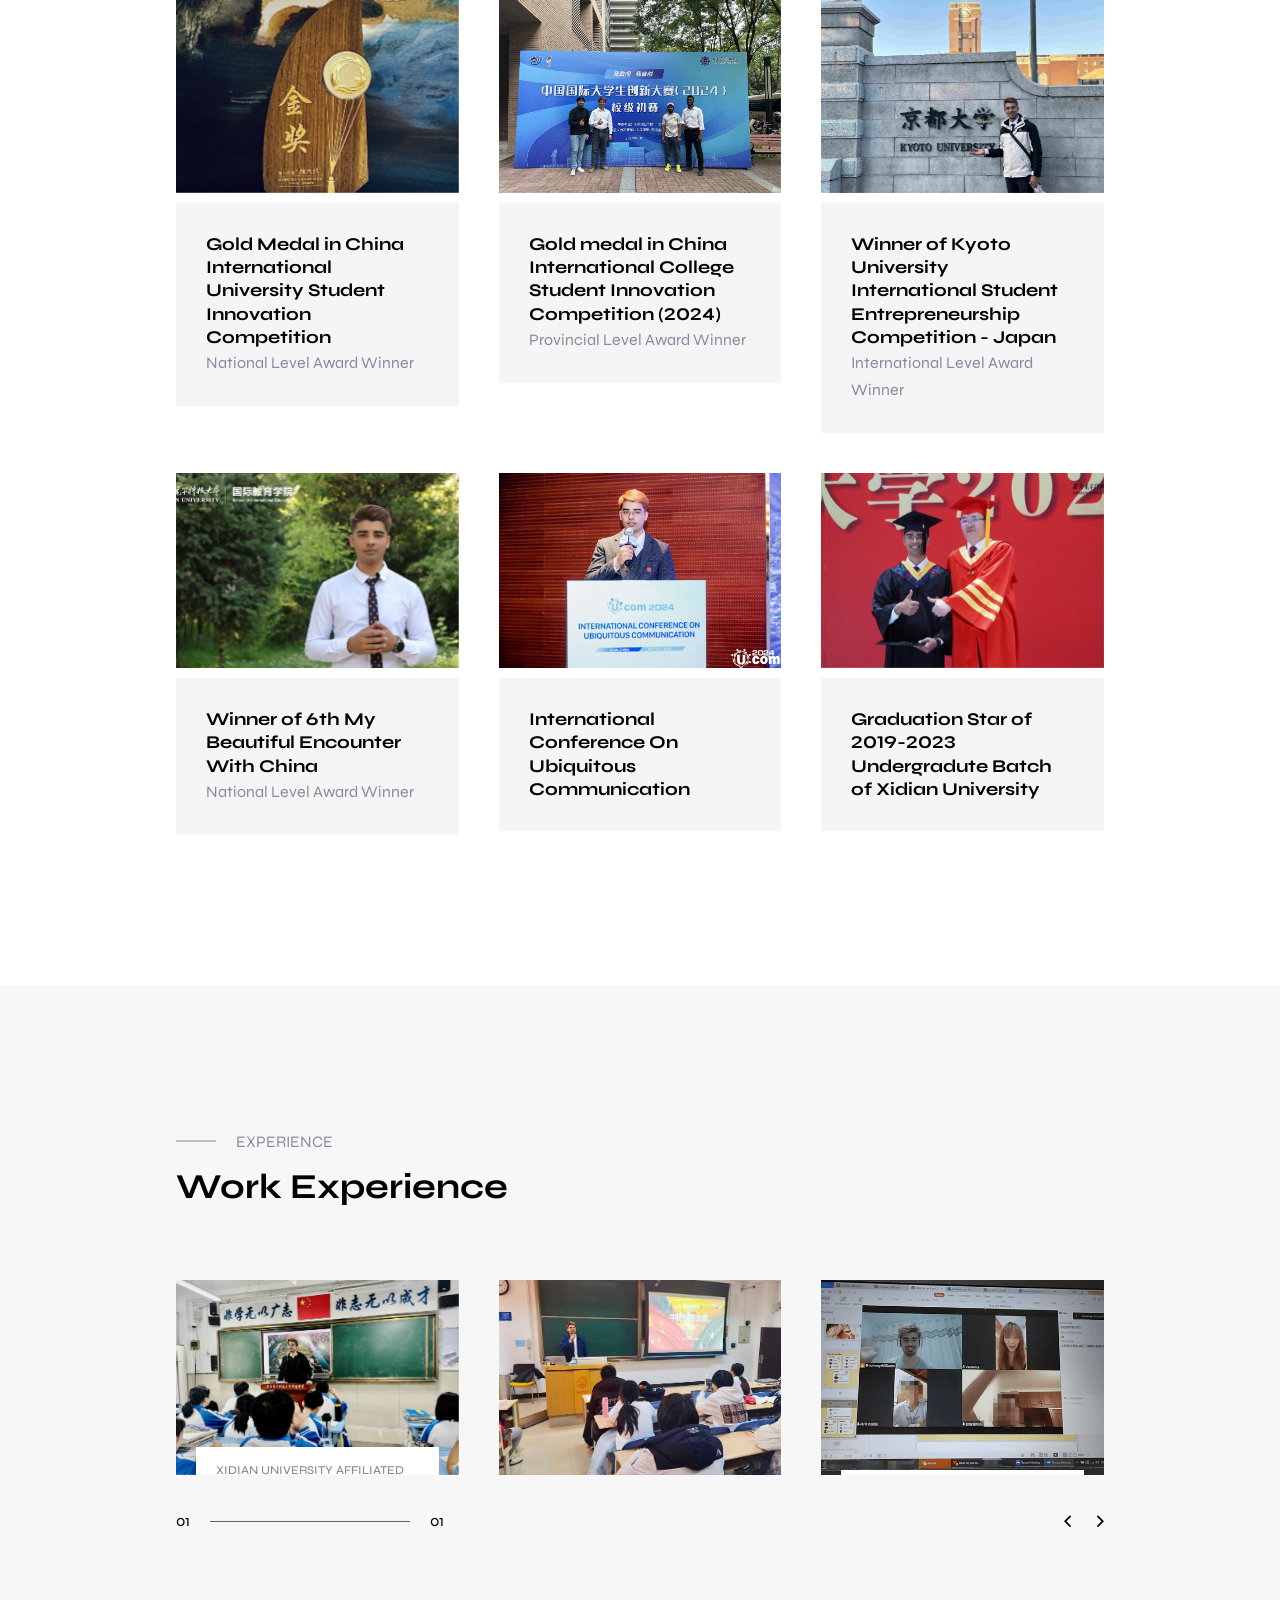
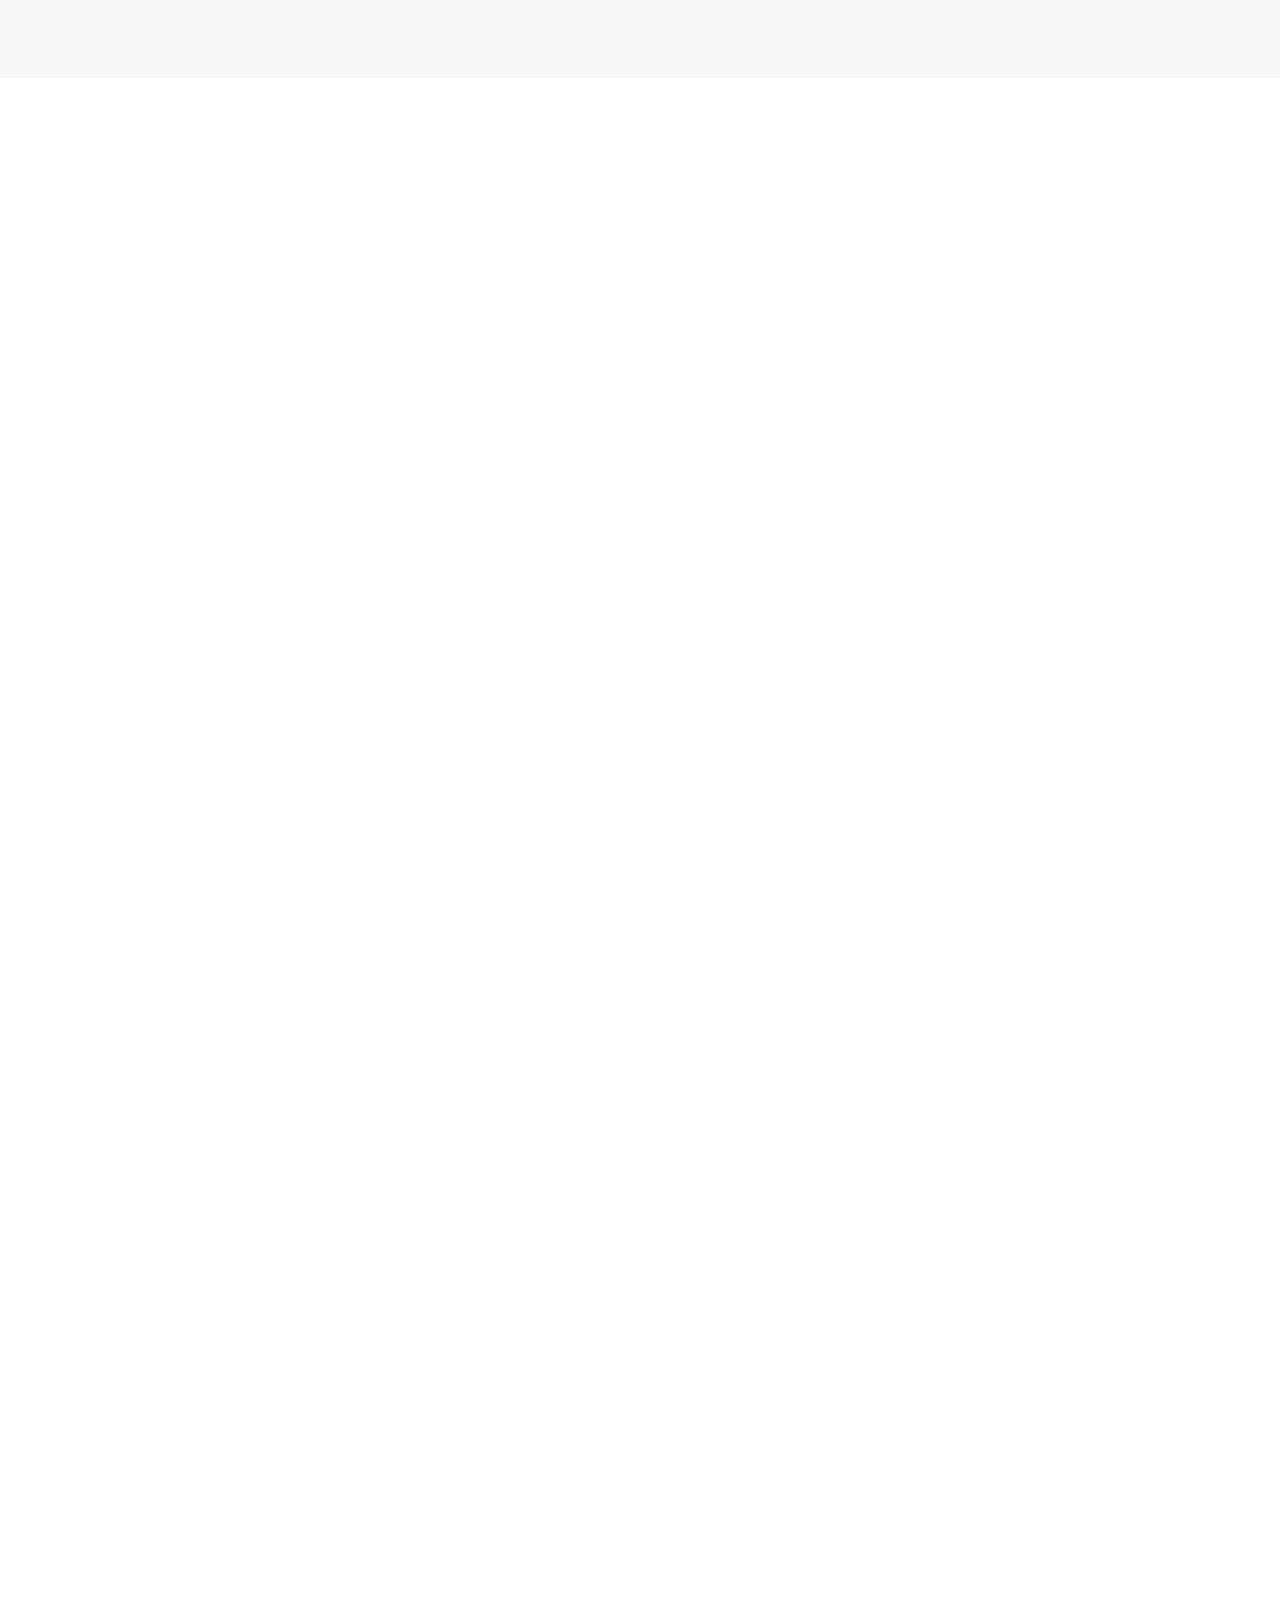
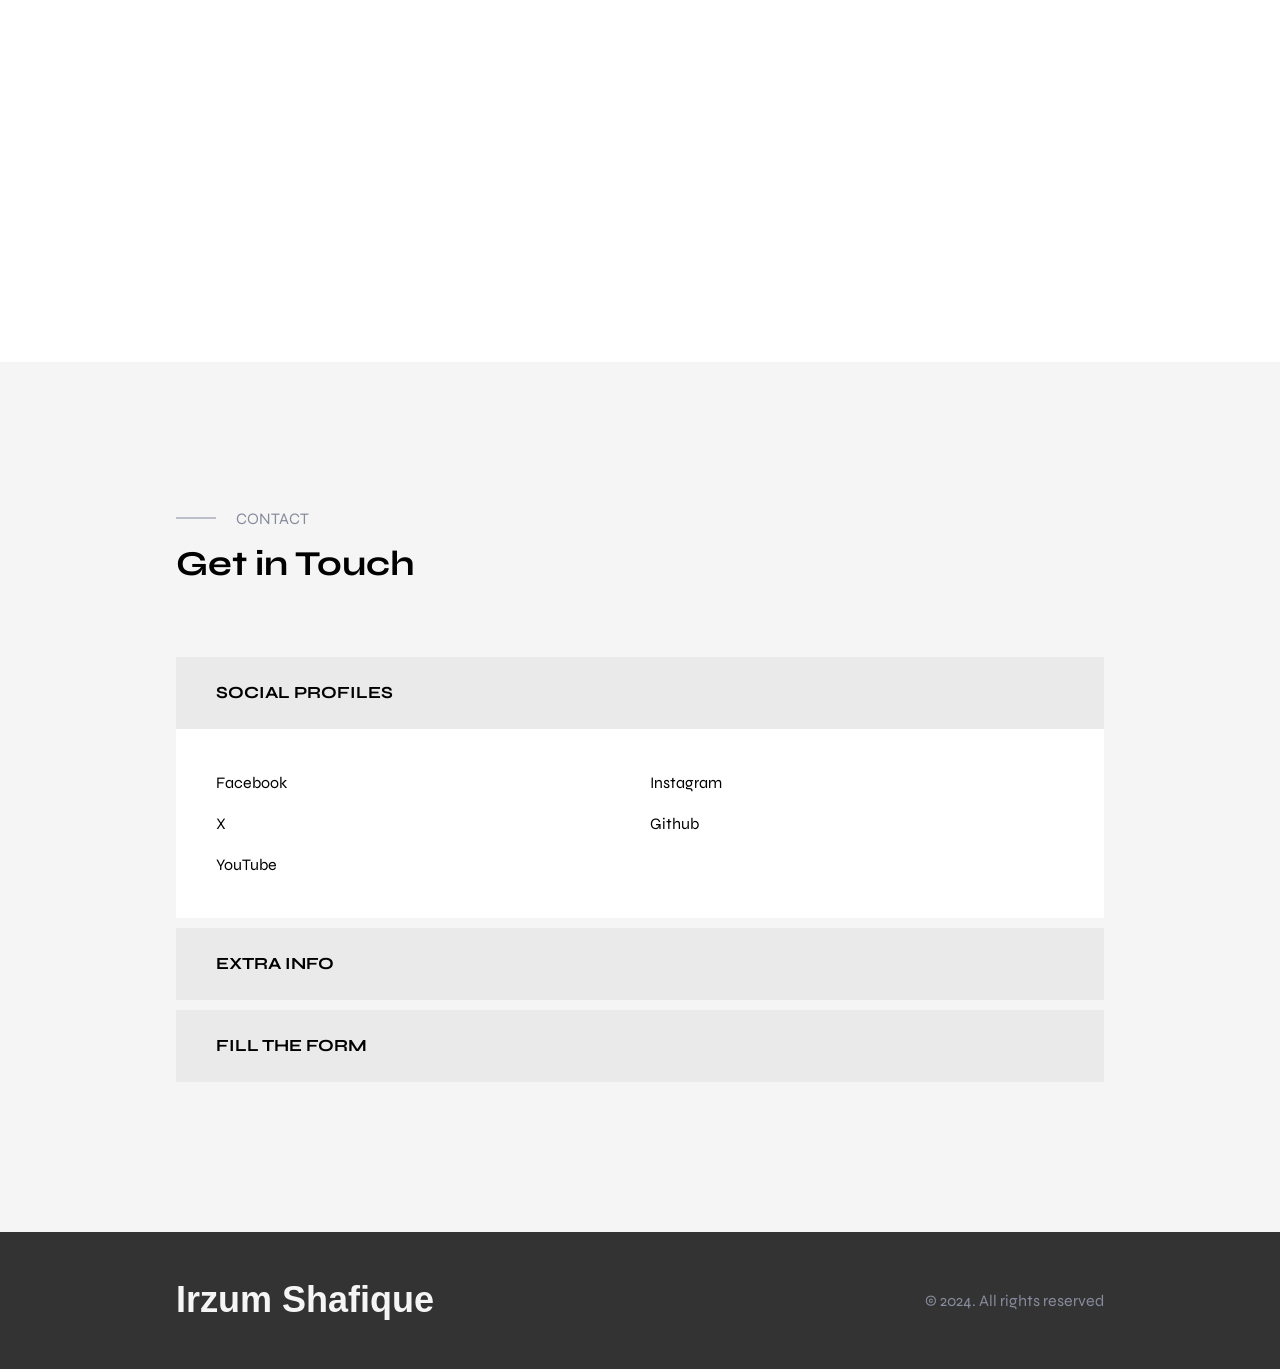
==== commit b22a01d6: "Add files via upload" ====
--- a/index.html
+++ b/index.html
@@ -899,6 +899,7 @@
         <!-- /PROJECTS -->
 
         <!-- CONTACT -->
+         
         <div class="erling_tm_section clearfix" id="contact">
             <div class="erling_tm_contact">
                 <div class="container">
@@ -962,7 +963,7 @@
                                 </div>
                                 <div class="accordion_content">
                                     <div class="form_wrapper">
-                                        <form id="contactForm">
+                                        <form name="contact" method="POST" data-netlify="true">
                                             <div class="error_box" id="empty-form">
                                                 <p>Please Fill Required Fields</p>
                                             </div>
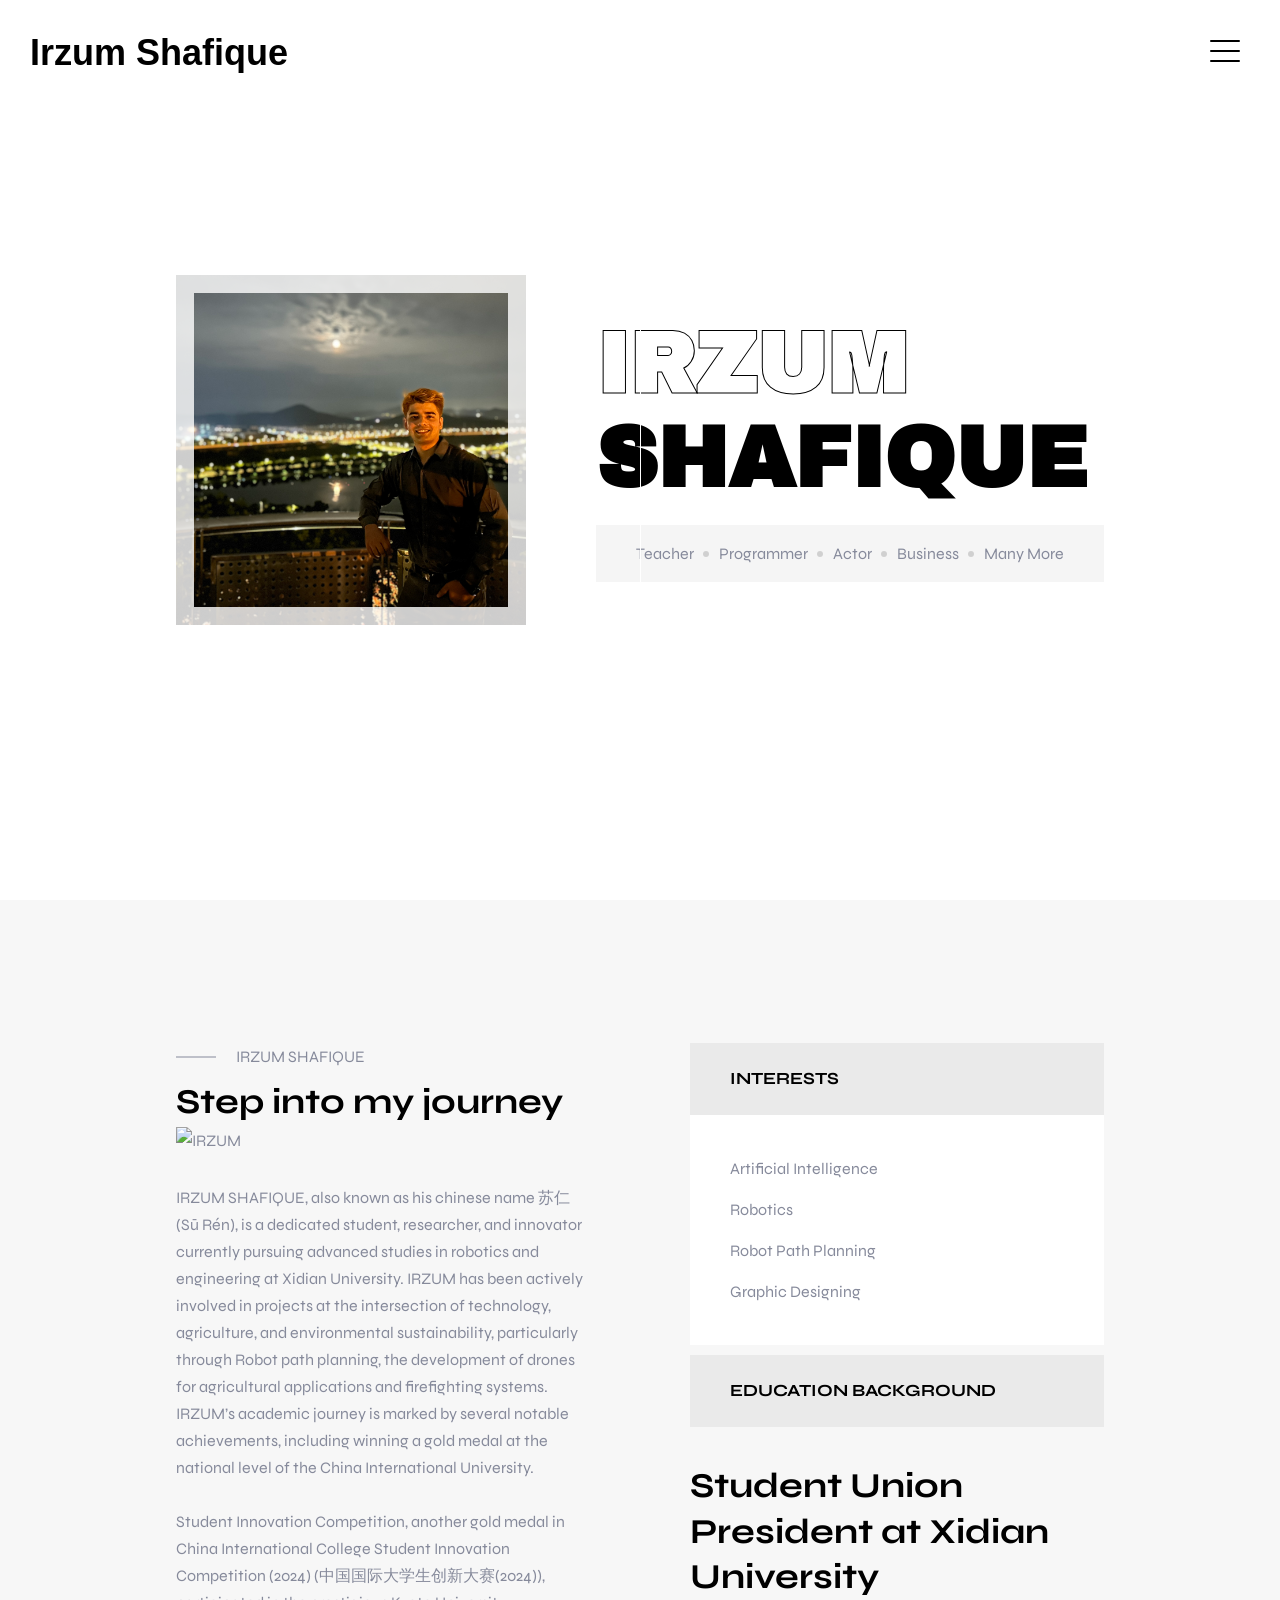
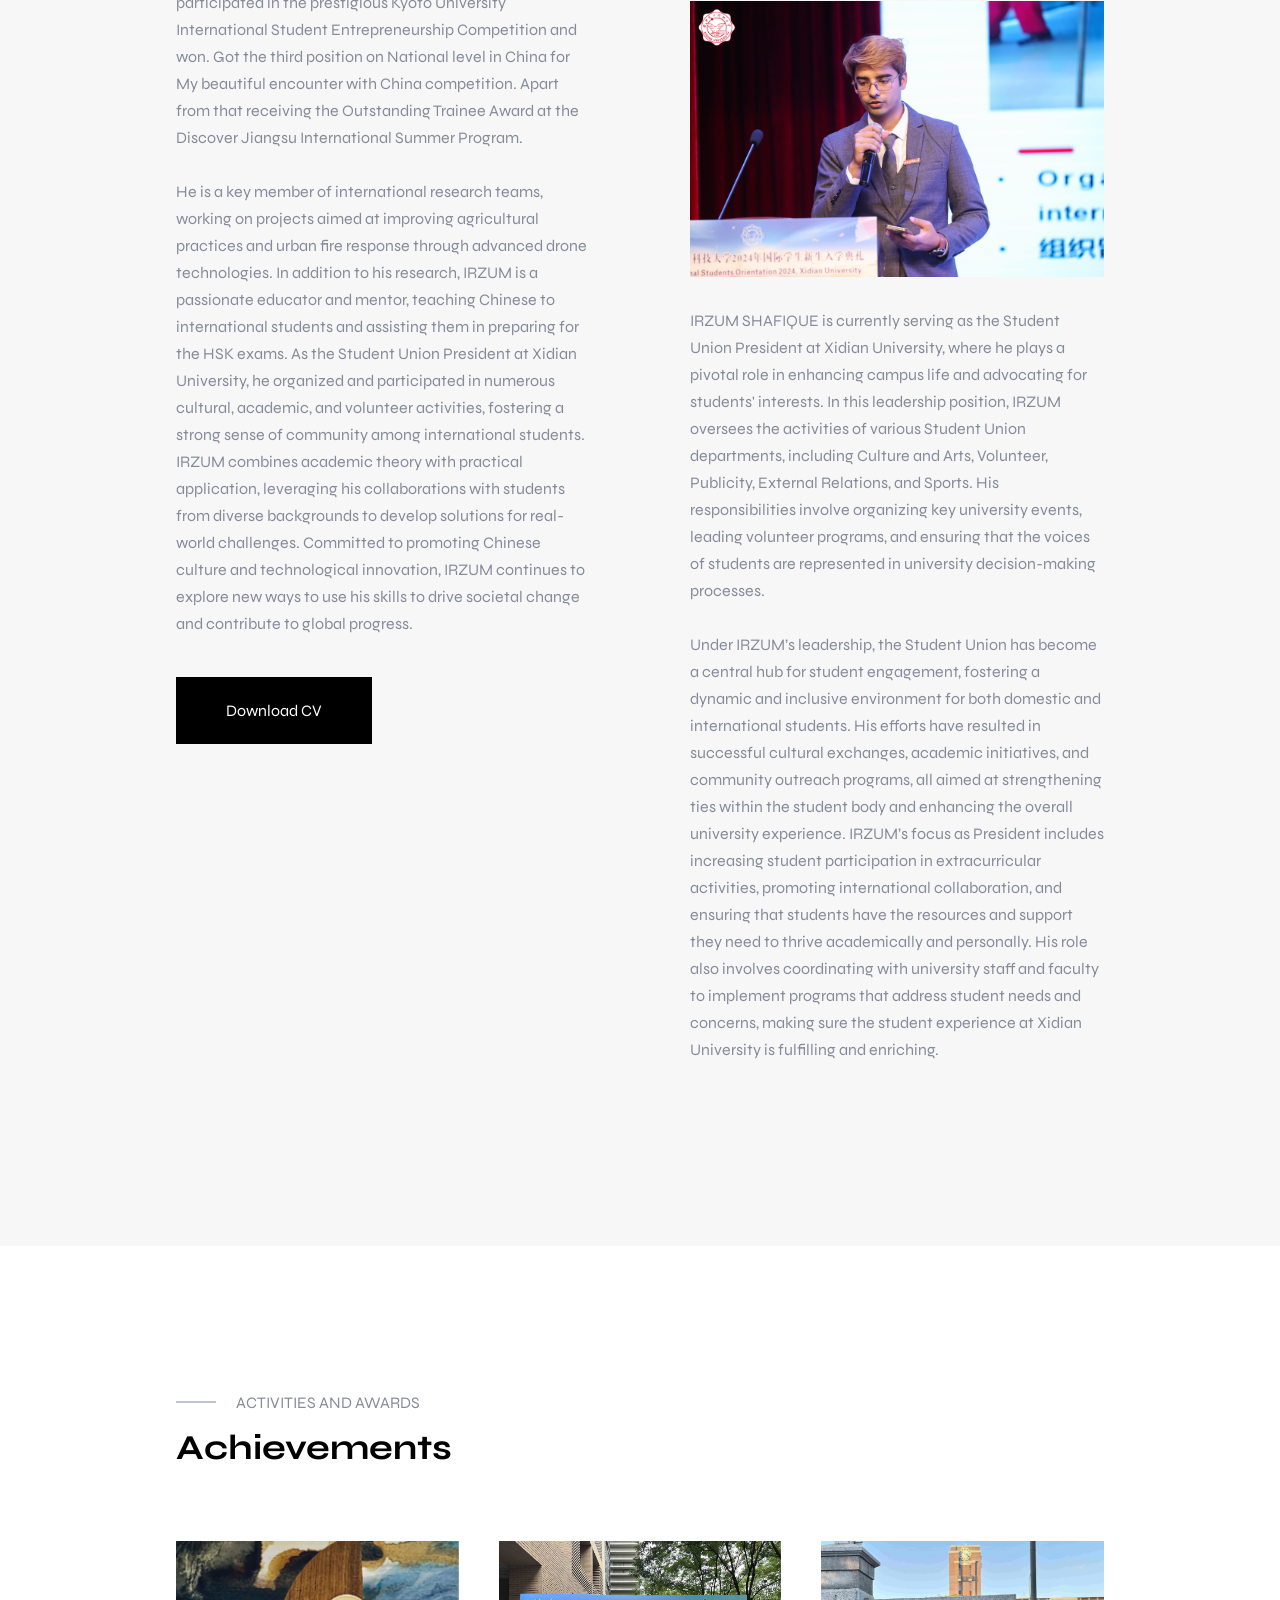
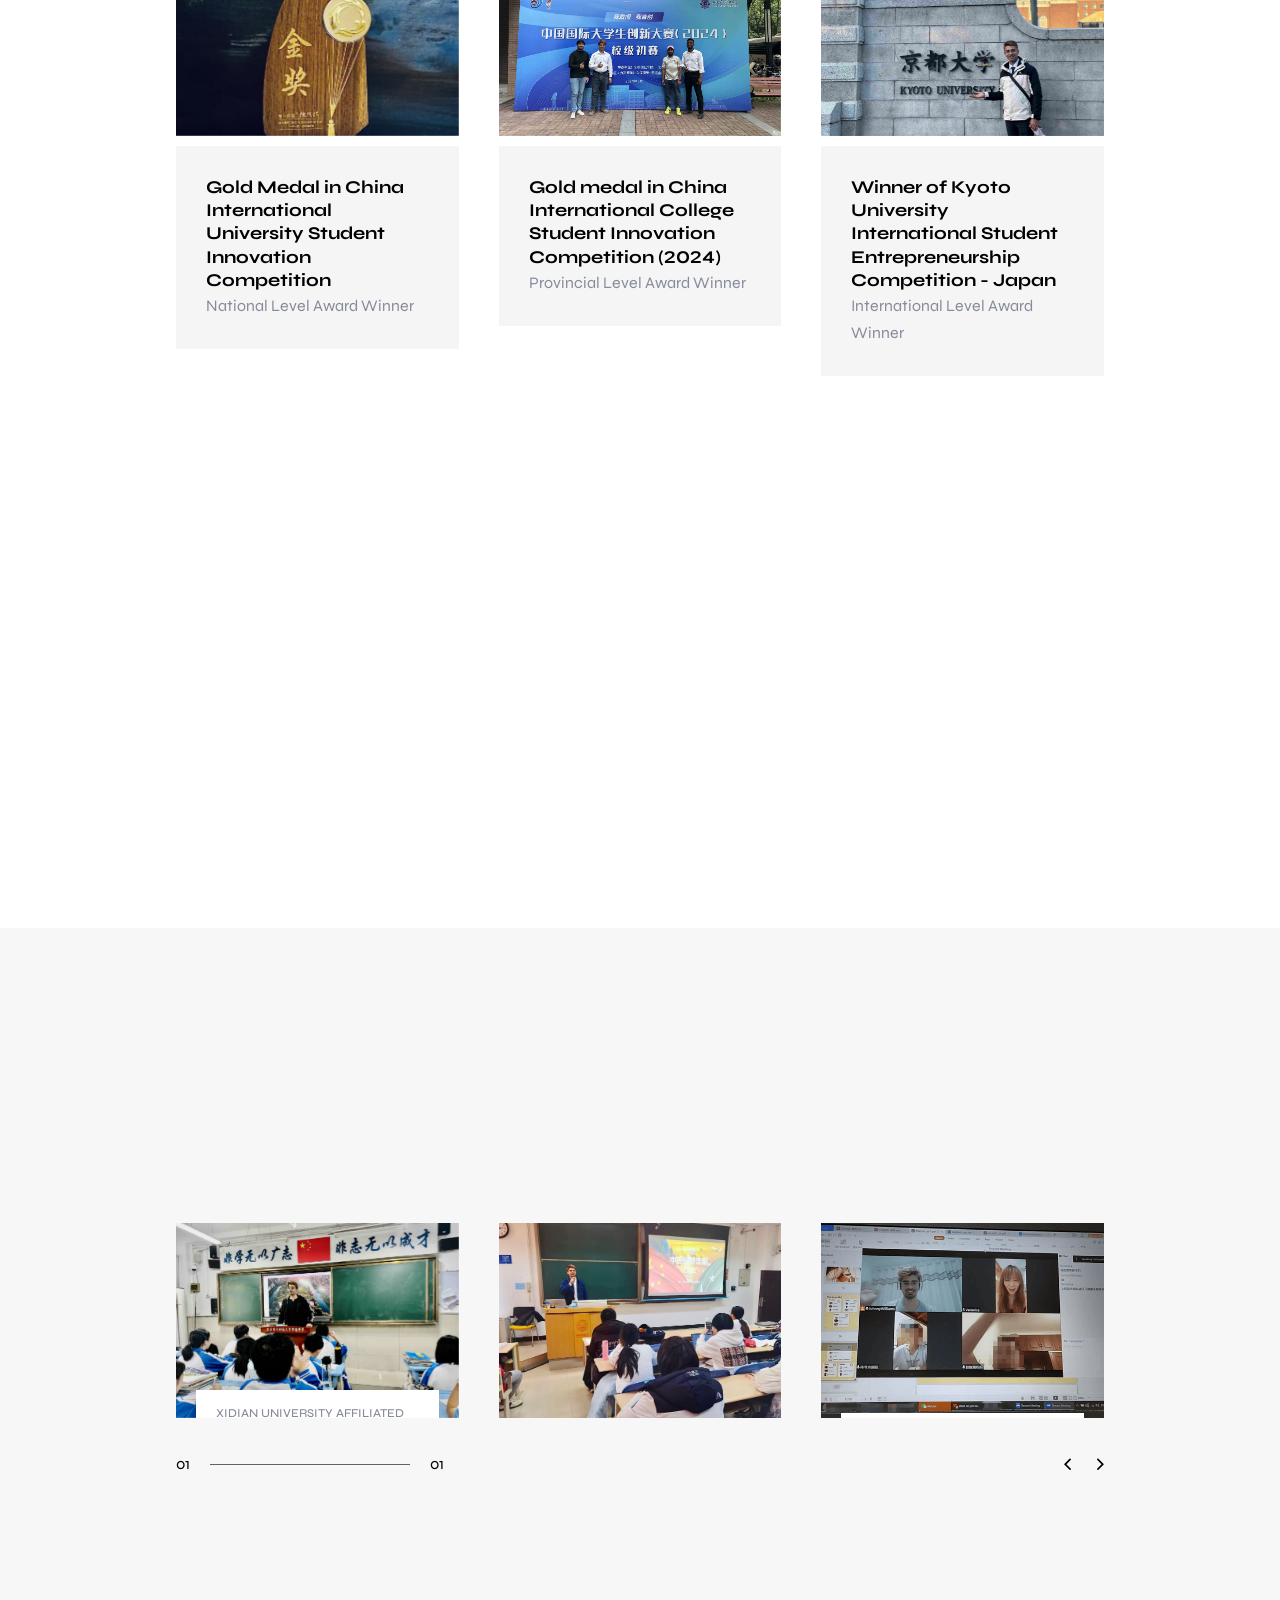
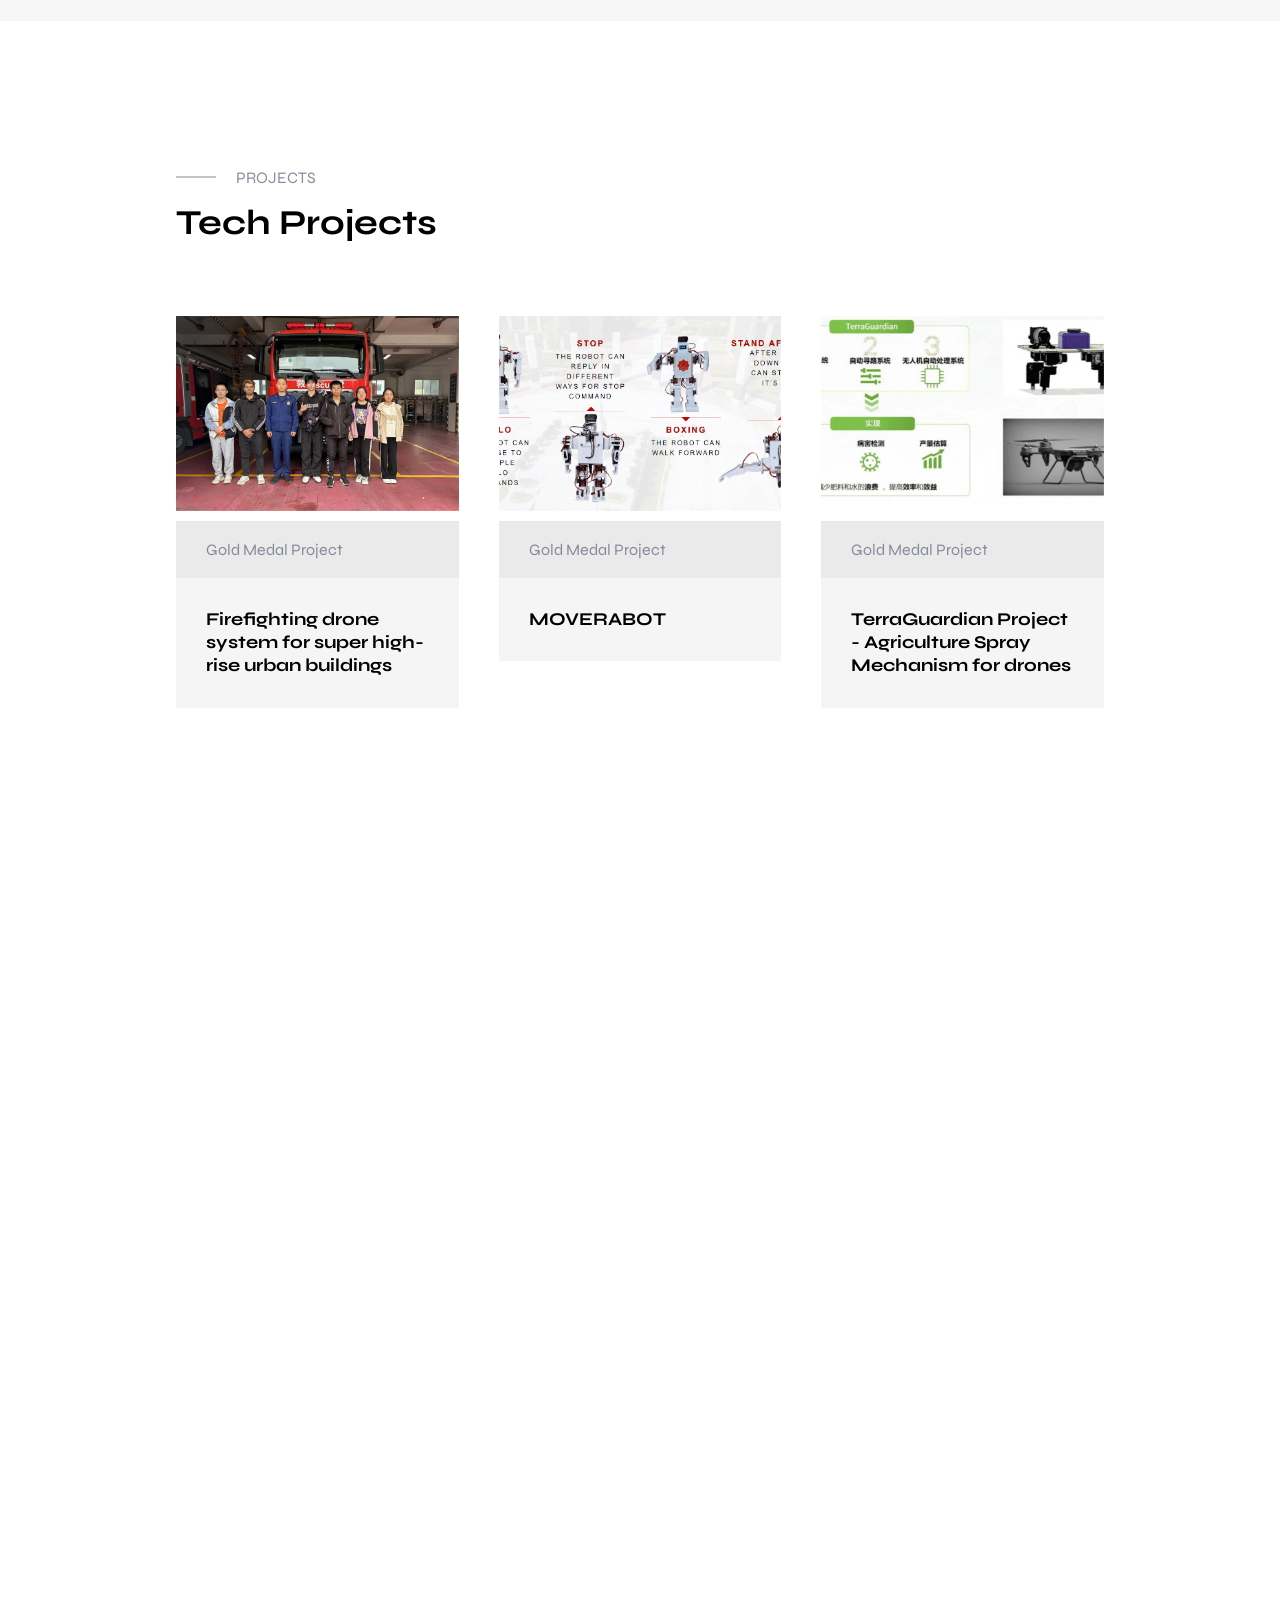
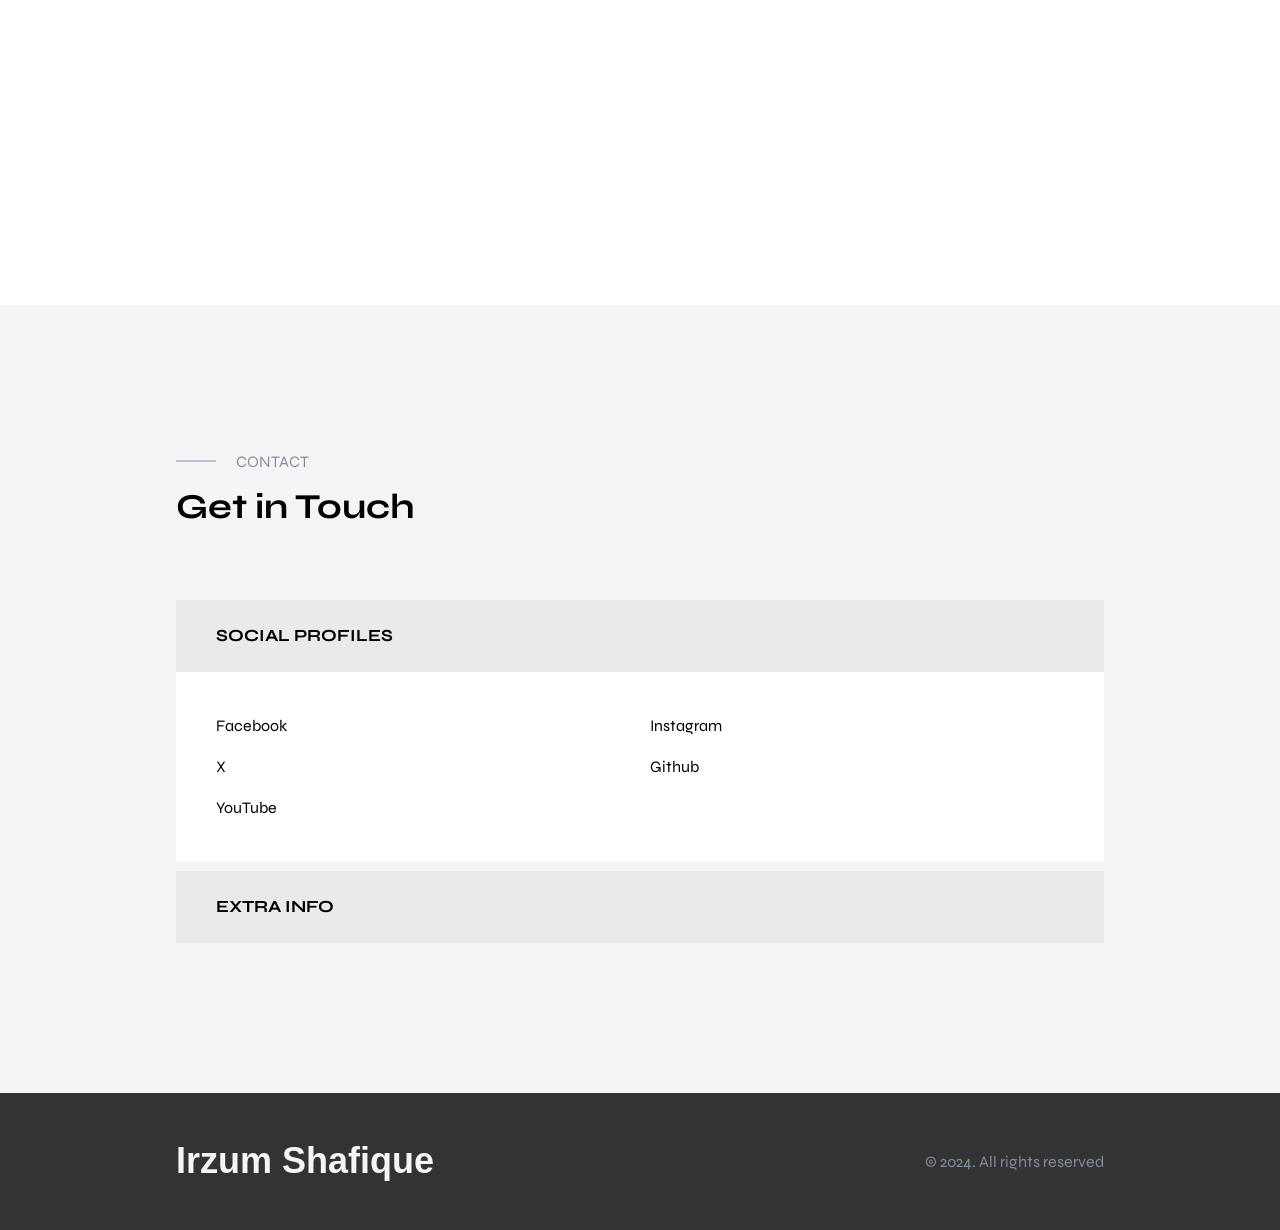
==== commit 3b7b08db: "Add files via upload" ====
--- a/index.html
+++ b/index.html
@@ -136,7 +136,7 @@
                             <div class="erling_tm_title">
                                 <span>IRZUM SHAFIQUE</span>
                                 <h3>Step into my journey</h3>
-                                <img src="img/school/pic04.jpg" alt="IRZUM" width="500" height="333">
+                                <img src="img/school/pic04.jpg" alt="IRZUM" width="100%">
                             </div>
                             <div class="text">
                                 <p>IRZUM SHAFIQUE, also known as his chinese name 苏仁 (Sū Rén), is a dedicated student, researcher, and innovator currently pursuing advanced studies in robotics and engineering at Xidian University. IRZUM has been actively
@@ -214,7 +214,7 @@
                             <br>
                             <div class="erling_tm_title">
                                 <h3>Student Union President at Xidian University</h3>
-                                <img src="img/school/pic06.jpg" alt="Student Union" width="500" height="333">
+                                <img src="img/school/pic06.jpg" alt="Student Union" width="100%">
                             </div>
                             <div class="text">
                                 <p>IRZUM SHAFIQUE is currently serving as the Student Union President at Xidian University, where he plays a pivotal role in enhancing campus life and advocating for students' interests. In this leadership position, IRZUM
@@ -958,55 +958,7 @@
                                 </div>
                             </div>
                             <div class="accordion wow fadeInLeft" data-wow-duration="1s">
-                                <div class="accordion_header">
-                                    <h3>Fill the Form</h3>
-                                </div>
                                 <div class="accordion_content">
-                                    <div class="form_wrapper">
-                                        <form name="contact" method="POST" data-netlify="true">
-                                            <div class="error_box" id="empty-form">
-                                                <p>Please Fill Required Fields</p>
-                                            </div>
-                                            <div class="error_box" id="subject-alert">
-                                                <p>Please Select Subject</p>
-                                            </div>
-                                            <div class="error_box" id="security-alert">
-                                                <p>Security code does not match !</p>
-                                            </div>
-                                            <div class="error_box" id="email-invalid">
-                                                <p>Please enter a valid email address. Exp. <a href="https://marketifythemes.net/cdn-cgi/l/email-protection" class="__cf_email__" data-cfemail="84e1fce5e9f4e8e1c4e3e9e5ede8aae7ebe9">[email&#160;protected]</a></p>
-                                            </div>
-                                            <div class="error_box" id="phone-invalid">
-                                                <p>Please enter a valid phone number.Exp. +998991774433</p>
-                                            </div>
-                                            <div class="error_box" id="error_mail">
-                                                <p></p>
-                                            </div>
-                                            <div class="success_box" id="success_mail">
-                                                <p>Your message has been sent. We will contact you as soon as possible.</p>
-                                            </div>
-                                            <ul>
-                                                <li>
-                                                    <input type="text" placeholder="Name" name="contact_name" class="cf-form-control" />
-                                                    <span></span>
-                                                </li>
-                                                <li>
-                                                    <input type="text" placeholder="Phone" name="contact_phone" class="cf-form-control" />
-                                                    <span></span>
-                                                </li>
-                                                <li style="width: 100%;">
-                                                    <input type="text" style="width: 100%;" placeholder="Email" name="contact_email" class="cf-form-control" />
-                                                    <span></span>
-                                                </li>
-                                                <li id="text-area-w">
-                                                    <textarea placeholder="Message" name="contact_message" class="cf-form-control"></textarea>
-                                                </li>
-                                            </ul>
-                                            <div class="erling_tm_button">
-                                                <button id="send_message" href="#">Send Message</button>
-                                            </div>
-                                        </form>
-                                    </div>
                                 </div>
                             </div>
                         </div>
